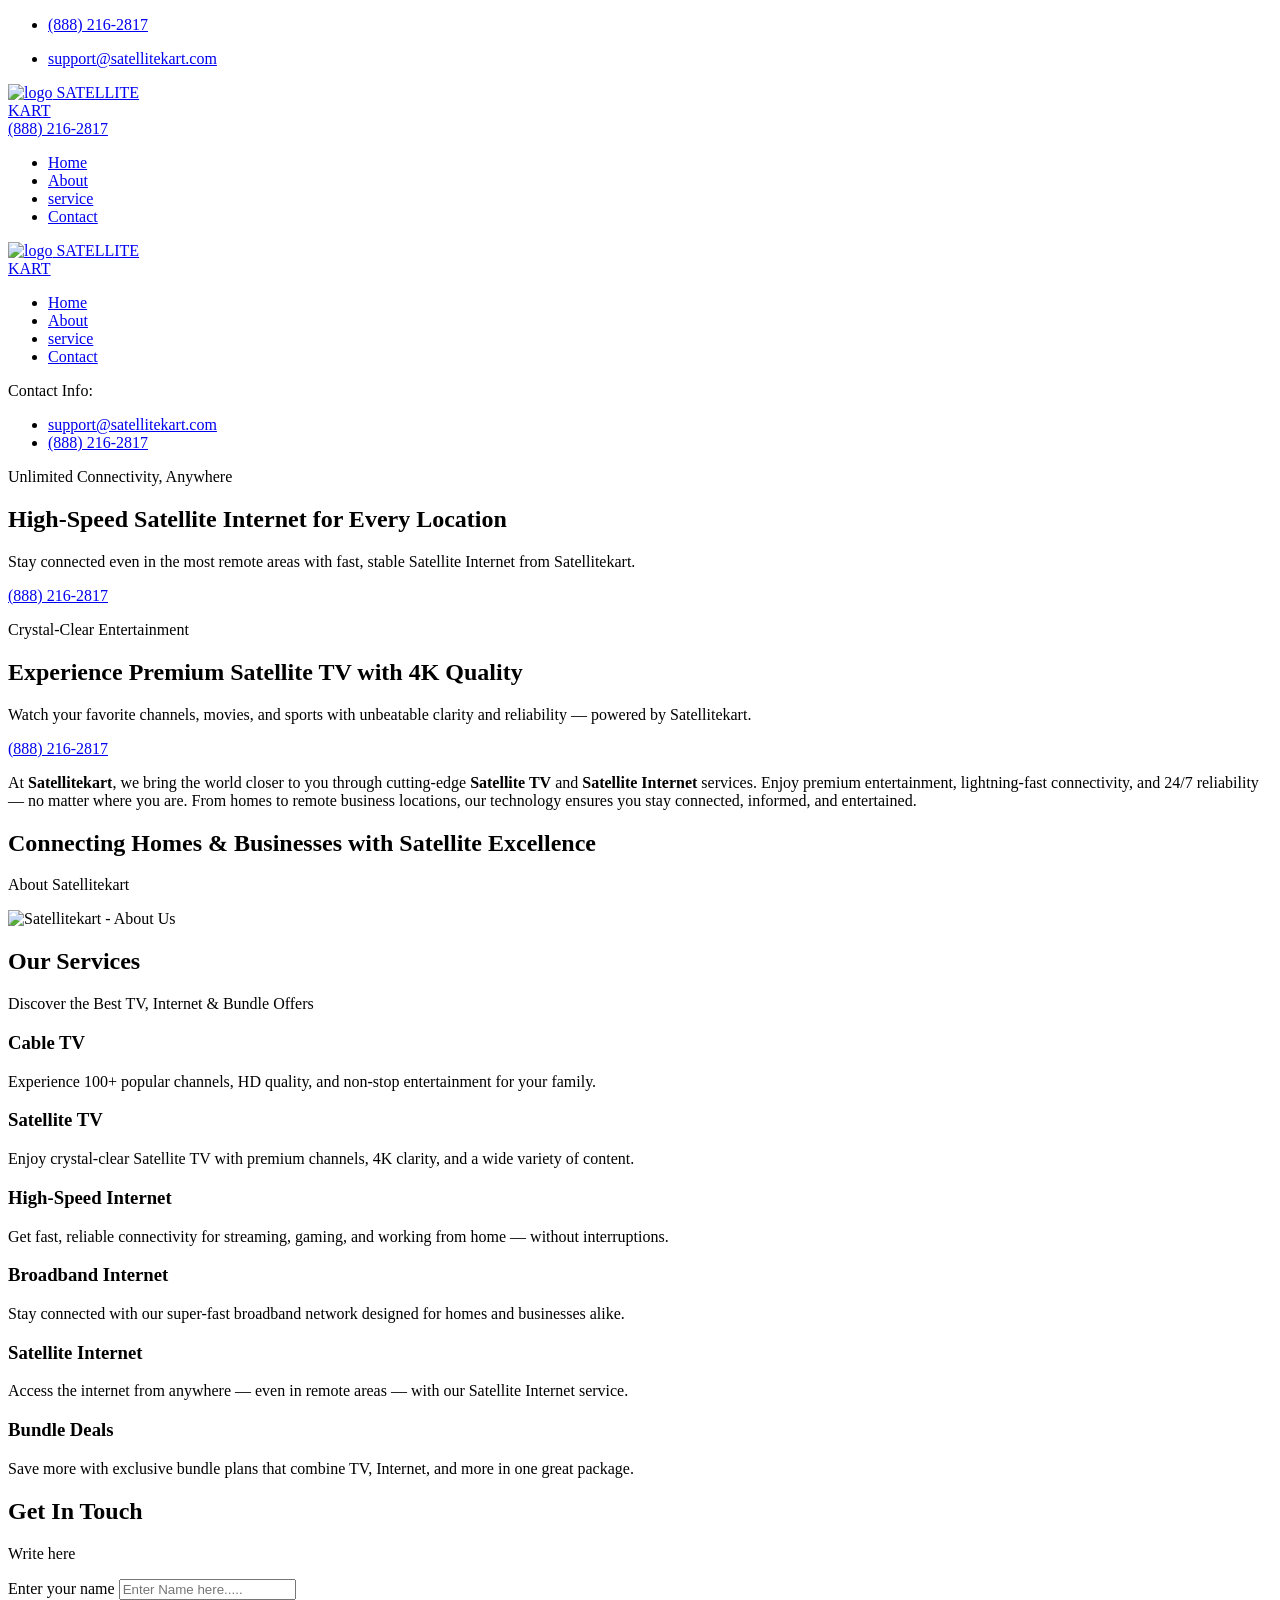
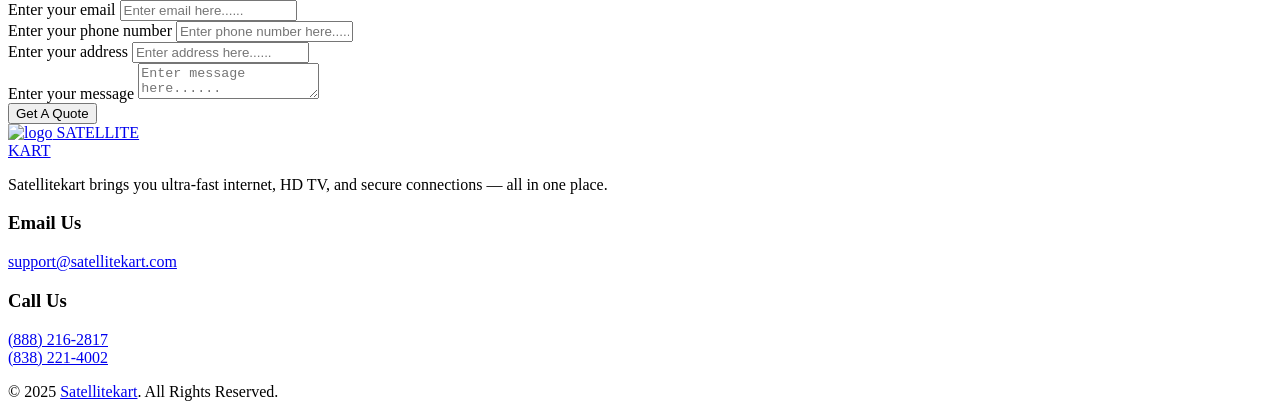
==== index.html @ 15b421ec "Add files via upload" ====
<!DOCTYPE html>
<html lang="en">

<head>
    <meta charset="UTF-8">
    <title>Satellitekart - Best TV, Internet & Phone Bundle</title>
    <meta name="description" content="Enjoy ultra-fast internet, HD TV, and reliable home phone service with Satellitekart. Get the best TV, Internet & Phone Bundle with free installation and 24/7 support across the UK.">

    <meta name="keywords" content="Cable TV,Satellite TV,High-Speed Internet,Broadband Internet,Satellite Internet,Bundle Deals">
    <meta name="author" content="themexriver">
    <!-- Mobile Specific Meta -->
    <meta name="viewport" content="width=device-width, initial-scale=1">

    <link rel="stylesheet" href="assets/css/owl.carousel.css">
    <link rel="stylesheet" href="assets/css/fontawesome-all.css">
    <link rel="stylesheet" href="assets/css/animate.css">
    <link rel="stylesheet" href="assets/css/flaticon.css">
     <link rel="stylesheet" href="assets/css/flaticon_broadx.css">
    <link rel="stylesheet" href="assets/css/bootstrap.min.css">
    <link rel="stylesheet" href="assets/css/video.min.css">
    <link rel="stylesheet" href="assets/css/style.css">
    
    <!-- Google tag (gtag.js) --> <script async src="https://www.googletagmanager.com/gtag/js?id=G-F9Z5HD15QP"></script> <script>   window.dataLayer = window.dataLayer || [];   function gtag(){dataLayer.push(arguments);}   gtag('js', new Date());   gtag('config', 'G-F9Z5HD15QP'); </script>
    
    <!-- Google tag (gtag.js) --> <script async src="https://www.googletagmanager.com/gtag/js?id=G-F9Z5HD15QP"></script> <script>   window.dataLayer = window.dataLayer || [];   function gtag(){dataLayer.push(arguments);}   gtag('js', new Date());   gtag('config', 'G-F9Z5HD15QP'); </script>
</head>

<body class="home-4">
    <!--<div id="preloader"></div>-->
    <div class="up">
        <a href="index.html#" class="scrollup text-center"><i class="fas fa-chevron-up"></i></a>
    </div>
    <!-- Start of header section
	============================================= -->
    <header id="header-id" class="main-header third_header">
        <div class="header-top clearfix">
            <div class="header_contact clearfix ul-li">
                <ul>
                      <li><i class="fas fa-phone"></i> <span><a href="tel:(888) 216-2817">(888) 216-2817</a></span></li>
                     
                </ul>
            </div>
            <div class="header-top_right float-right">
                <div class="header_contact clearfix ul-li">
                <ul>
                     
                  
                    <li><i class="far fa-envelope"></i> <span> <a href="mailto: support@satellitekart.com"> support@satellitekart.com</a></span></li>
                </ul>
            </div>
            </div>
        </div>
        <div class="main-menu-header clearfix relative-position">
           <div class="brand-logo float-left">
  <a href="index.html#">
    <img src="assets/img/logo/logo-3.png" alt="logo">
    SATELLITE <br>KART
  </a>
</div>

            <div class="q-btn_1 float-right text-center">
                <a class="block-display " href="tel:(888) 216-2817"> <i class="fas fa-phone"></i> (888) 216-2817</a>
            </div>
            <nav class="main-navigation float-right nav-menu-1 clearfix ul-li">
                <ul id="main-nav" class="nav navbar-nav clearfix">
                    <li>
                        <a href="index.html#">Home</a>
                    </li>
                    <li><a href="index.html#about">About</a></li>
                   
                    <li>
                        <a href="index.html#service">service</a>
                    </li>
                    <li>
                        <a href="index.html#contact">Contact</a>
                    </li>
                </ul>
            </nav>
        </div>
        <div class="mobile_menu">
            <div class="mobile_menu_wrap">
                <i class="open_bar menu_trigger  fas fa-list-ul"></i>
                <div class="wide_sidebar">
                    <div class="side_bar_overlay open_bar"></div>
                    <div class="wide_sidebar_content pera-content headline">
                        <div class="w-brand-logo">
                            <a href="https://www.satellitekart.com/!#"><img src="assets/img/logo/logo-3.png" alt="logo"> SATELLITE <br> KART</a> 
                        </div>
                        
                        <div class="pages-list">
                            <ul class="list-unstyled components">
                               <li>
                                    <a href="index.html#">Home</a>
                                </li>
                                <li><a href="index.html#about">About</a></li>
                            
                                <li>
                                    <a href="index.html#service">service</a>
                                </li>
                                <li>
                                    <a href="index.html#contact">Contact</a>
                                </li>
                            </ul>
                        </div>
                        <p class="page_headline">Contact Info:</p>
                        <div class="mobile_menu_contact ul-li-block">
                            <ul>
                                <li><i class="far fa-envelope"></i> <span> <a href="mailto: support@satellitekart.com"> support@satellitekart.com</a></span></li>
                                <li><i class="fas fa-phone"></i> <span><a href="tel:(888) 216-2817">(888) 216-2817</a></span></li>
                            </ul>
                        </div>
                        
                        
                    </div>
                </div>
            </div>
        </div>
    </header>
    <!-- ENd of header section
	============================================= -->

   <!-- Start of slider section
	============================================= -->
<!-- Start of slider section
============================================= -->
<section id="slider" class="slider-section">
    <div id="slide_wrapper" class="slide-area-content">

       

        <!-- Slide 2: Satellite Internet -->
        <div class="slider-layer">
            <div class="slider-img" data-background="assets/img/slider/s3.jpg"></div>
            <div class="container">
                <div class="slider-text">
                    <div class="slider_text-box slider_wrap1 text-center headline pera-content">
                        <div class="content-area">
                            <p>Unlimited Connectivity, Anywhere</p>
                            <h1>High-Speed <span>Satellite Internet</span> for Every Location</h1>
                            <p>Stay connected even in the most remote areas with fast, stable Satellite Internet from Satellitekart.</p>
                            <div class="q-btn_1 d-inline-block text-center mt-5">
                                <a class="block-display " href="tel:(888) 216-2817"> <i class="fas fa-phone"></i> (888) 216-2817</a>
                            </div>
                        </div>
                    </div>
                </div>
            </div>
        </div>

         <!-- Slide 1: Satellite TV -->
        <div class="slider-layer">
            <div class="slider-img" data-background="assets/img/slider/s3.jpg"></div>
            <div class="container">
                <div class="slider-text">
                    <div class="slider_text-box slider_wrap1 text-center headline pera-content">
                        <div class="content-area">
                            <p>Crystal-Clear Entertainment</p>
                            <h1>Experience Premium <span>Satellite TV</span> with 4K Quality</h1>
                            <p>Watch your favorite channels, movies, and sports with unbeatable clarity and reliability — powered by Satellitekart.</p>
                            <div class="q-btn_1 d-inline-block text-center mt-5">
                                <a class="block-display " href="tel:(888) 216-2817"> <i class="fas fa-phone"></i> (888) 216-2817</a>
                            </div>
                        </div>
                    </div>
                </div>
            </div>
        </div>

    </div>
</section>
<!-- End of slider section
============================================= -->

<!-- End of slider section
	============================================= -->

   <!-- Start of About Us section
============================================= -->
<section id="about" class="about_section4">
    <div class="container">
        <div class="about_content4">
            <div class="row align-items-center">
                <div class="col-md-6">
                    <div class="about-text">
                        <p>
                            At <strong>Satellitekart</strong>, we bring the world closer to you through cutting-edge <strong>Satellite TV</strong> and <strong>Satellite Internet</strong> services. 
                            Enjoy premium entertainment, lightning-fast connectivity, and 24/7 reliability — no matter where you are.
                            From homes to remote business locations, our technology ensures you stay connected, informed, and entertained.
                        </p>
                    </div>
                </div>
                <div class="col-md-6">
                    <div class="section-title-area section-left-title">
                        <div class="section-title headline relative-position">
                            <div class="title-head pera-content">
                                <h2>Connecting Homes & Businesses with Satellite Excellence</h2>
                                <p>About Satellitekart</p>
                            </div>
                        </div>
                    </div>
                </div>
            </div>
        </div>

        <div class="statistics_video">
            <div class="videoimg relative-position">
                <img src="assets/img/feature/vch.jpg" alt="Satellitekart - About Us">
            </div>
        </div>
    </div>
</section>
<!-- End of About Us section
============================================= -->


 <!-- Start of Service section
============================================= -->
<section id="service" class="service-section">
	<div class="section-title-area">
		<div class="section-title headline relative-position text-center">
			<div class="title-head pera-content">
				<h2>Our Services</h2>
				<p>Discover the Best TV, Internet & Bundle Offers</p>
			</div>
		</div>
	</div>
	<!-- /section-title -->
	<div class="container">
		<div class="row">
			<!-- Cable TV -->
			<div class="col-md-4 colmd4">
				<div class="service-icon-text relative-position text-center">
					<div class="service-icon">
						<span><i class="flaticon-tv"></i></span>
					</div>
					<div class="service-text headline pera-content">
						<h3>Cable TV</h3>
						<p>Experience 100+ popular channels, HD quality, and non-stop entertainment for your family.</p>
						
					</div>
				</div>
			</div>

			<!-- Satellite TV -->
			<div class="col-md-4 colmd4">
				<div class="service-icon-text relative-position text-center">
					<div class="service-icon">
						<span><i class="flaticon-satelite"></i></span>
					</div>
					<div class="service-text headline pera-content">
						<h3>Satellite TV</h3>
						<p>Enjoy crystal-clear Satellite TV with premium channels, 4K clarity, and a wide variety of content.</p>
						
					</div>
				</div>
			</div>

			<!-- High-Speed Internet -->
			<div class="col-md-4 colmd4">
				<div class="service-icon-text relative-position text-center">
					<div class="service-icon">
						<span><i class="flaticon-internet"></i></span>
					</div>
					<div class="service-text headline pera-content">
						<h3>High-Speed Internet</h3>
						<p>Get fast, reliable connectivity for streaming, gaming, and working from home — without interruptions.</p>
						
					</div>
				</div>
			</div>

			<!-- Broadband Internet -->
			<div class="col-md-4 colmd4">
				<div class="service-icon-text relative-position text-center">
					<div class="service-icon">
						<span><i class="flaticon-wifi"></i></span>
					</div>
					<div class="service-text headline pera-content">
						<h3>Broadband Internet</h3>
						<p>Stay connected with our super-fast broadband network designed for homes and businesses alike.</p>
						
					</div>
				</div>
			</div>

			<!-- Satellite Internet -->
			<div class="col-md-4 colmd4">
				<div class="service-icon-text relative-position text-center">
					<div class="service-icon">
						<span><i class="flaticon-satelite-1"></i></span>
					</div>
					<div class="service-text headline pera-content">
						<h3>Satellite Internet</h3>
						<p>Access the internet from anywhere — even in remote areas — with our Satellite Internet service.</p>
						
					</div>
				</div>
			</div>

			<!-- Bundle Deals -->
			<div class="col-md-4 colmd4">
				<div class="service-icon-text relative-position text-center">
					<div class="service-icon">
						<span><i class="flaticon-wifi-router"></i></span>
					</div>
					<div class="service-text headline pera-content">
						<h3>Bundle Deals</h3>
						<p>Save more with exclusive bundle plans that combine TV, Internet, and more in one great package.</p>
						
					</div>
				</div>
			</div>

		</div>
	</div>
</section>
            <!-- End of Service section
            ============================================= -->
            <div class="contact_page_form p-60">
				<div class="get-quote-section">
					<div class="container">
						<div class="section-title-area">
							<div class="section-title headline relative-position text-center">
							 
								<div class="title-head pera-content">
									<h2>Get In Touch</h2>
									<p>Write here</p>
								</div>
							</div>
						</div>
						<!-- /section title -->
						<div class="quote_content">
							<div class="quote_form">
								<form id="contact_form" method="POST">
                                    <div class="row">
                                        <div class="col-md-6">
                                            <div class="contact-info">
                                                <label>Enter your name</label>
                                                <input class="email" name="name" type="text" placeholder="Enter Name here.....">
                                                <div class="icon-bg"><i class="far fa-user"></i></div>
                                            </div>
                                        </div>
                                
                                        <div class="col-md-6">
                                            <div class="contact-info">
                                                <label>Enter your email</label>
                                                <input class="name" name="email" type="email" placeholder="Enter email here......">
                                                <div class="icon-bg"><i class="far fa-envelope"></i></div>
                                            </div>
                                        </div>
                                
                                        <div class="col-md-6">
                                            <div class="contact-info">
                                                <label>Enter your phone number</label>
                                                <input class="phone" name="phone" type="text" placeholder="Enter phone number here......">
                                                <div class="icon-bg"><i class="fas fa-phone"></i></div>
                                            </div>
                                        </div>
                                
                                        <div class="col-md-6">
                                            <div class="contact-info">
                                                <label>Enter your address</label>
                                                <input class="address" name="address" type="text" placeholder="Enter address here......">
                                                <div class="icon-bg"><i class="fas fa-map-marker-alt"></i></div>
                                            </div>
                                        </div>
                                    </div>
                                
                                    <div class="contact-info">
                                        <label>Enter your message</label>
                                        <textarea id="message" name="message" placeholder="Enter message here......"></textarea>
                                        <div class="icon-bg"><i class="far fa-edit"></i></div>
                                    </div>
                                
                                    <div id="alert-msg"></div>
                                
                                    <div class="sub-button text-center text-capitalize">
                                        <button class="hover-btn" type="submit">Get A Quote</button>
                                    </div>
                                </form>

							</div>
						</div>
						<!-- /qoute form -->

                   </div>
				</div>
			</div>     

  
   	<!-- Start of footer section
		============================================= -->
		<footer id="contact" class="footer-section p-0">
			<div class="container">
				 
				<div class="footer-widget-wrap">
  <div class="row justify-content-center">
    <div class="col-sm-10">
      <div class="row align-items-center justify-content-center">
        
        <div class="col-md-4 col-sm-6">
          <div class="site-widget headline pera-content">
            <div class="newslatter-logo mb-3">
              <a href="index.html#"><img src="assets/img/logo/logo-3.png" width="180" alt="logo">    SATELLITE <br> KART</a>
            </div>
            <p>Satellitekart brings you ultra-fast internet, HD TV, and secure connections — all in one place.</p>
          </div>
        </div>

        <div class="col-md-4 col-sm-6">
          <div class="site-widget headline footer-menu-widget pera-content">
            <div class="opening-time">
              <div class="opening-time-icon float-left">
                <span class="flaticon-email"></span>
              </div>
              <h3 class="widget-title">Email Us</h3>
              <div class="time-schedule">
                <span><a href="mailto:support@satellitekart.com">support@satellitekart.com</a></span>
              </div>
            </div>
          </div>
        </div>

        <div class="col-md-4 col-sm-6">
          <div class="site-widget headline footer-menu-widget pera-content">
            <div class="opening-time">
              <div class="opening-time-icon float-left">
                <span class="flaticon-call"></span>
              </div>
              <h3 class="widget-title">Call Us</h3>
              <div class="time-schedule">
                <span><a href="tel:(888) 216-2817">(888) 216-2817</a></span><br>
                <span><a href="tel:(838) 221-4002">(838) 221-4002</a></span>
              </div>
            </div>
          </div>
        </div>

      </div> <!-- inner row -->
    </div> <!-- col-sm-10 -->
  </div> <!-- outer row -->
</div>

			</div>
			<div class="copyright-text text-center">
				 <p class="text-center text-white">© 2025 <a href="index.html#">Satellitekart</a>. All Rights Reserved.</p>
			</div>
		</footer>
	<!-- End of footer section
		============================================= -->
    

    <!-- For js Library -->
    <script src="assets/js/jquery.min.js"></script>
    <script src="assets/js/bootstrap.min.js"></script>
    <script src="assets/js/popper.min.js"></script>
    <script src="assets/js/owl.carousel.min.js"></script>
    <script src="assets/js/jarallax.js"></script>
    <script src="assets/js/jquery.magnific-popup.min.js"></script>
    <script src="assets/js/Chart.min.js"></script>
    <script src="assets/js/circle-progress.js"></script>
    <script src="assets/js/appear.js"></script>
    <script src="assets/js/wow.min.js"></script>
    <script src="assets/js/utils.js"></script>
    <script src="assets/js/tilt.jquery.min.js"></script>
    <script src="assets/js/script.js"></script>
    <script src="assets/js/gmap3.min.js"></script>
    <script src="http://maps.google.com/maps/api/js?key=AIzaSyC61_QVqt9LAhwFdlQmsNwi5aUJy9B2SyA"></script>
    
    
    
   
<script>
$('#contact_form').on('submit', function(e) {
    e.preventDefault();

    $.ajax({
        url: 'send_mail.php',
        type: 'POST',
        data: $(this).serialize(),
        dataType: 'json',
        beforeSend: function() {
            $('#alert-msg').html('<div class="alert alert-info">Sending...</div>');
        },
        success: function(response) {
            if (response.status === 'success') {
                $('#alert-msg').html('<div class="alert alert-success">' + response.message + '</div>');
                $('#contact_form')[0].reset();
            } else {
                $('#alert-msg').html('<div class="alert alert-danger">' + response.message + '</div>');
            }
        },
        error: function() {
            $('#alert-msg').html('<div class="alert alert-danger">Something went wrong. Please try again later.</div>');
        }
    });
});
</script>

</body>

</html>
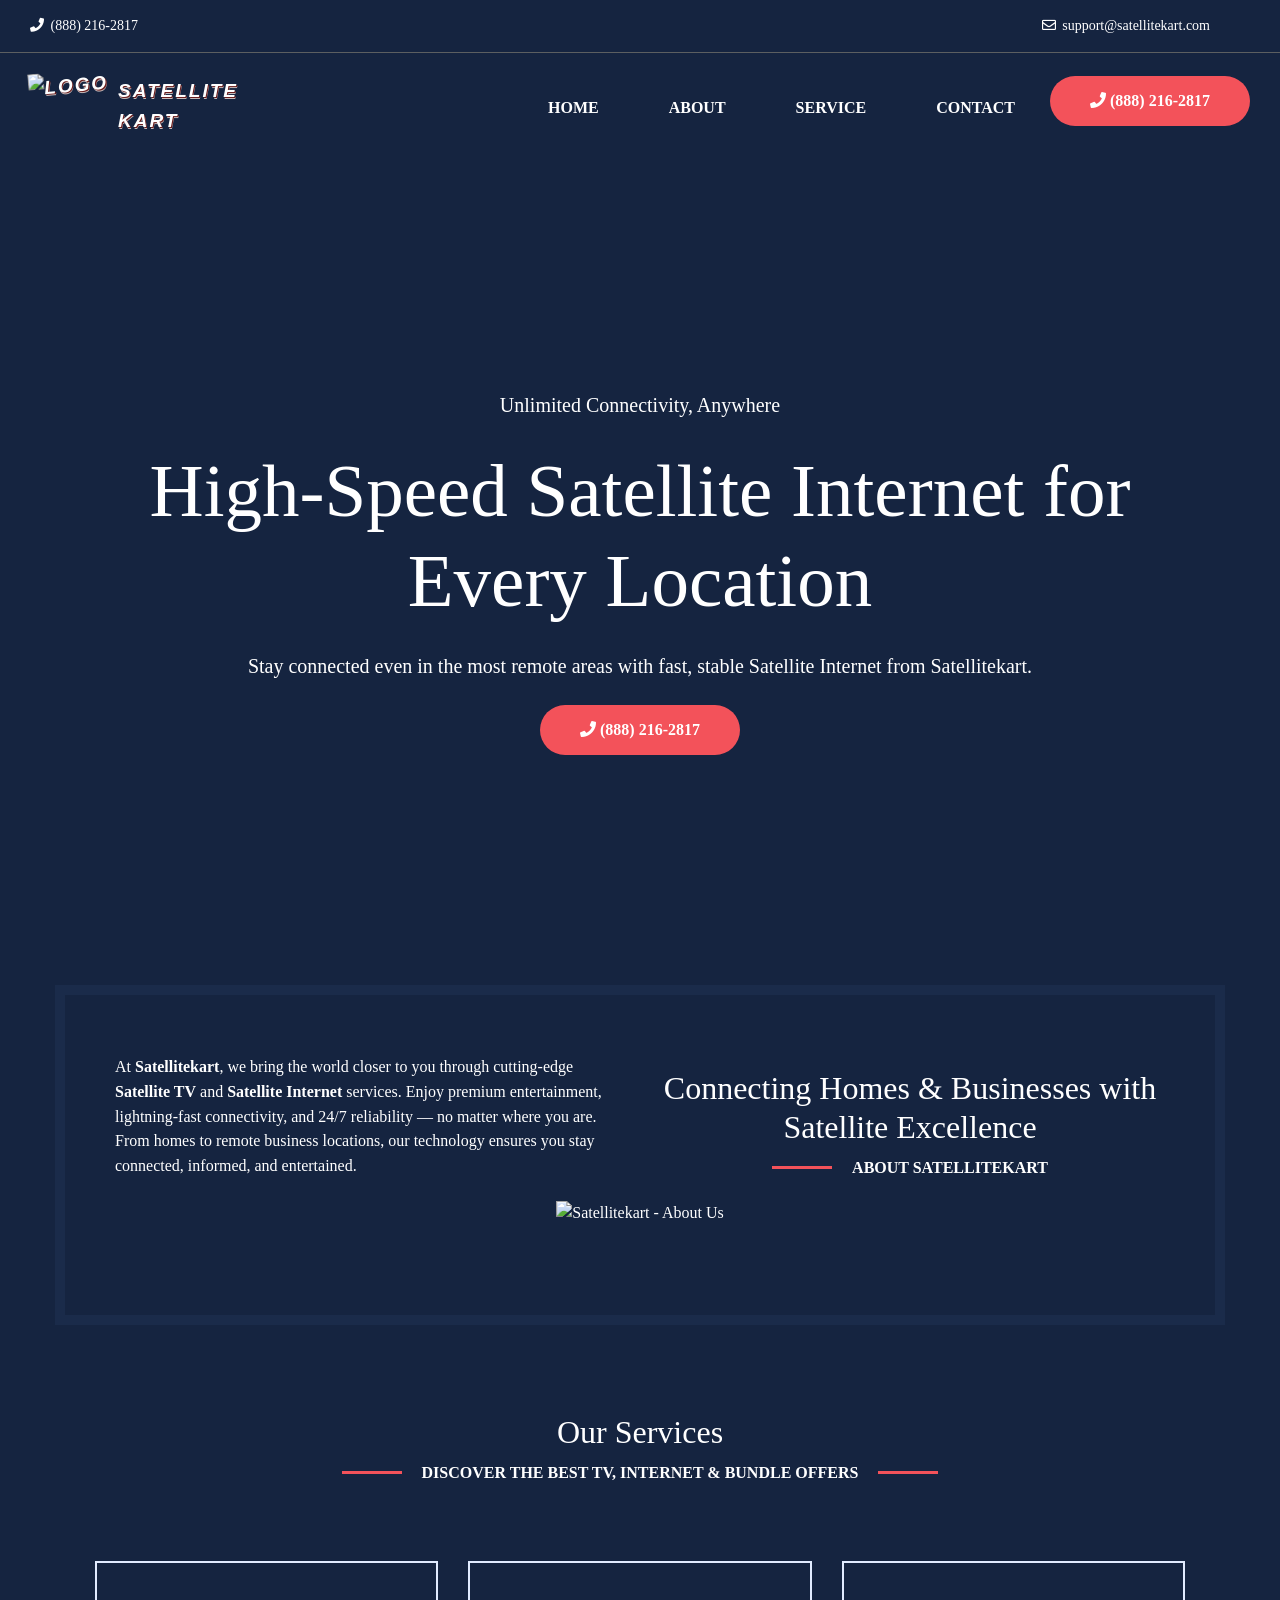
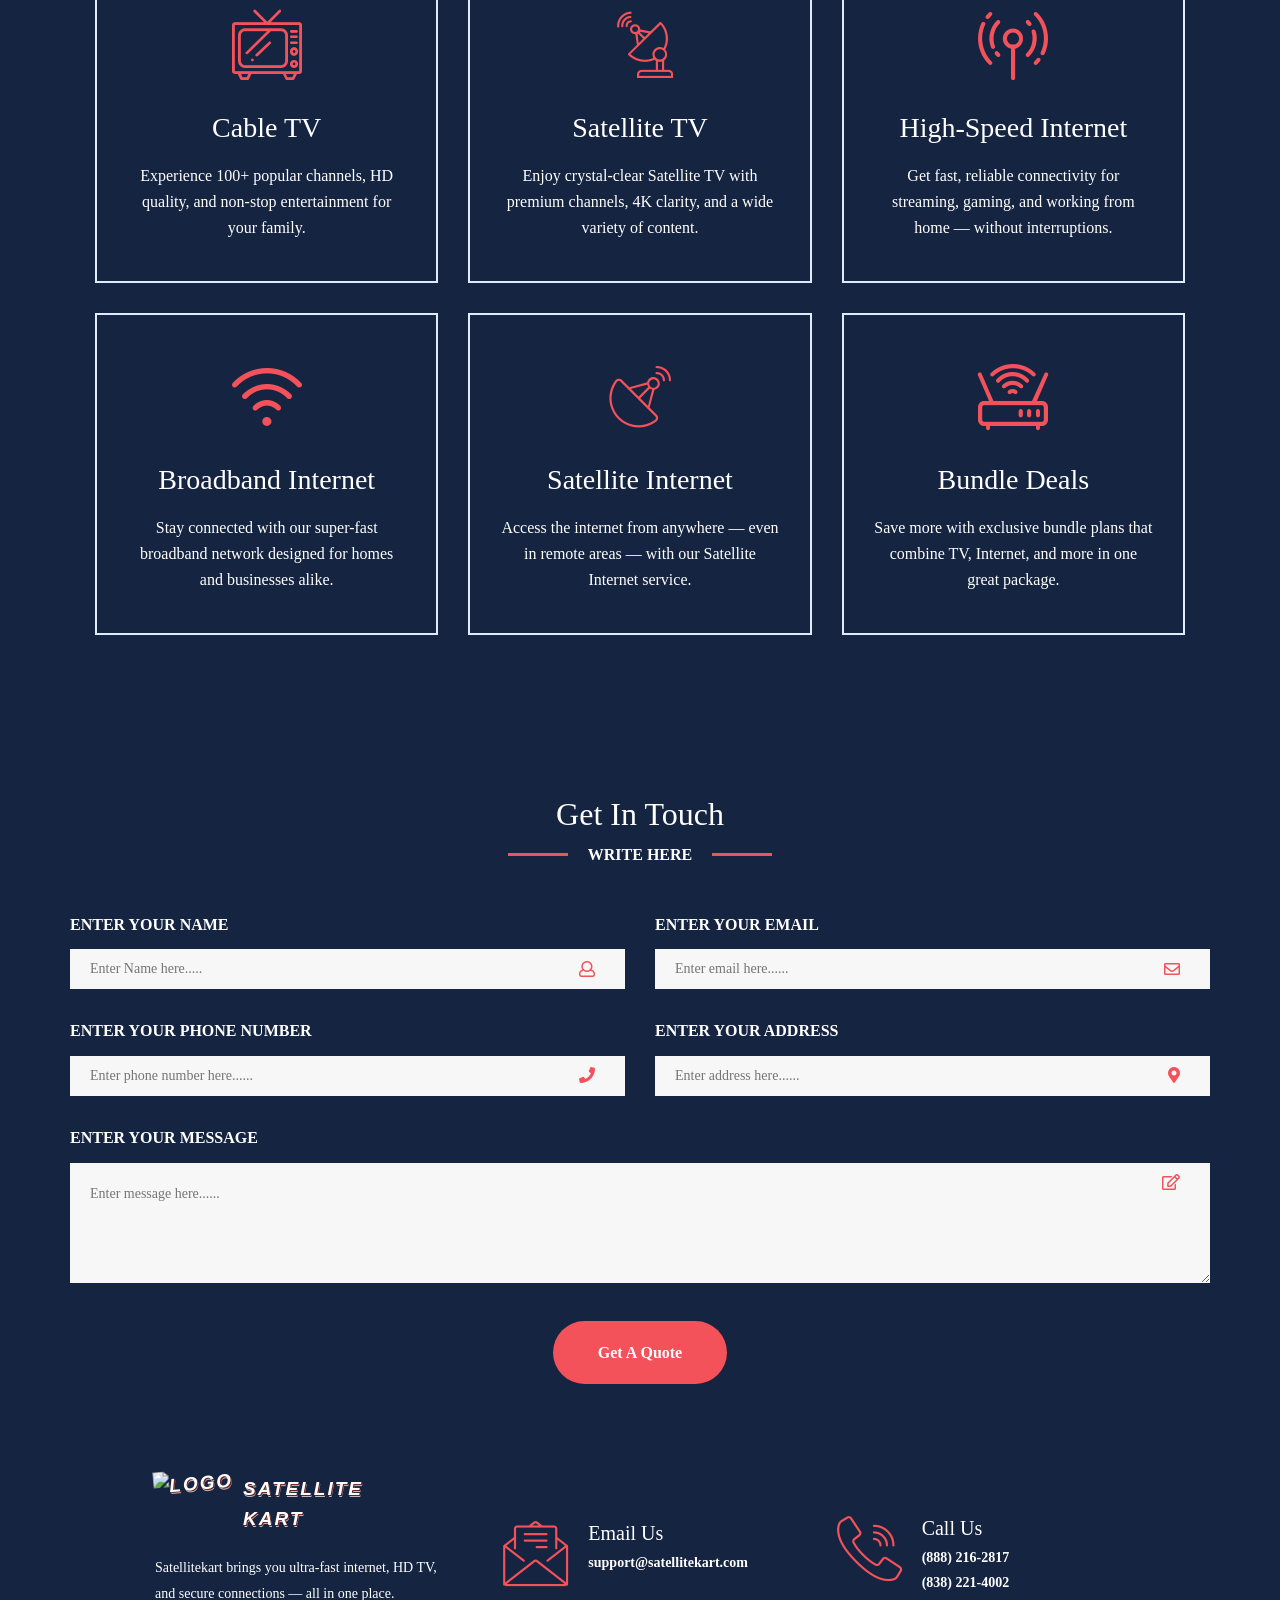
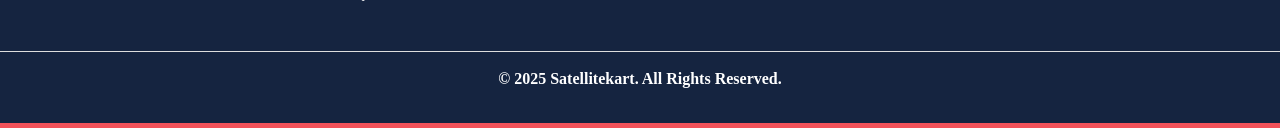
==== commit 14e62d60: "Update index.html" ====
--- a/index.html
+++ b/index.html
@@ -11,14 +11,14 @@
     <!-- Mobile Specific Meta -->
     <meta name="viewport" content="width=device-width, initial-scale=1">
 
-    <link rel="stylesheet" href="assets/css/owl.carousel.css">
-    <link rel="stylesheet" href="assets/css/fontawesome-all.css">
-    <link rel="stylesheet" href="assets/css/animate.css">
-    <link rel="stylesheet" href="assets/css/flaticon.css">
-     <link rel="stylesheet" href="assets/css/flaticon_broadx.css">
-    <link rel="stylesheet" href="assets/css/bootstrap.min.css">
-    <link rel="stylesheet" href="assets/css/video.min.css">
-    <link rel="stylesheet" href="assets/css/style.css">
+    <link rel="stylesheet" href="www.satellitekart.com/assets/css/owl.carousel.css">
+    <link rel="stylesheet" href="www.satellitekart.com/assets/css/fontawesome-all.css">
+    <link rel="stylesheet" href="www.satellitekart.com/assets/css/animate.css">
+    <link rel="stylesheet" href="www.satellitekart.com/assets/css/flaticon.css">
+     <link rel="stylesheet" href="www.satellitekart.com/assets/css/flaticon_broadx.css">
+    <link rel="stylesheet" href="www.satellitekart.com/assets/css/bootstrap.min.css">
+    <link rel="stylesheet" href="www.satellitekart.com/assets/css/video.min.css">
+    <link rel="stylesheet" href="www.satellitekart.com/assets/css/style.css">
     
     <!-- Google tag (gtag.js) --> <script async src="https://www.googletagmanager.com/gtag/js?id=G-F9Z5HD15QP"></script> <script>   window.dataLayer = window.dataLayer || [];   function gtag(){dataLayer.push(arguments);}   gtag('js', new Date());   gtag('config', 'G-F9Z5HD15QP'); </script>
     
@@ -84,7 +84,7 @@
                     <div class="side_bar_overlay open_bar"></div>
                     <div class="wide_sidebar_content pera-content headline">
                         <div class="w-brand-logo">
-                            <a href="https://www.satellitekart.com/!#"><img src="assets/img/logo/logo-3.png" alt="logo"> SATELLITE <br> KART</a> 
+                            <a href="https://www.satellitekart.com/!#"><img src="www.satellitekart.com/assets/img/logo/logo-3.png" alt="logo"> SATELLITE <br> KART</a> 
                         </div>
                         
                         <div class="pages-list">
@@ -451,20 +451,20 @@
     
 
     <!-- For js Library -->
-    <script src="assets/js/jquery.min.js"></script>
-    <script src="assets/js/bootstrap.min.js"></script>
-    <script src="assets/js/popper.min.js"></script>
-    <script src="assets/js/owl.carousel.min.js"></script>
-    <script src="assets/js/jarallax.js"></script>
-    <script src="assets/js/jquery.magnific-popup.min.js"></script>
-    <script src="assets/js/Chart.min.js"></script>
-    <script src="assets/js/circle-progress.js"></script>
-    <script src="assets/js/appear.js"></script>
-    <script src="assets/js/wow.min.js"></script>
-    <script src="assets/js/utils.js"></script>
-    <script src="assets/js/tilt.jquery.min.js"></script>
-    <script src="assets/js/script.js"></script>
-    <script src="assets/js/gmap3.min.js"></script>
+    <script src="www.satellitekart.com/assets/js/jquery.min.js"></script>
+    <script src="www.satellitekart.com/assets/js/bootstrap.min.js"></script>
+    <script src="www.satellitekart.com/assets/js/popper.min.js"></script>
+    <script src="www.satellitekart.com/assets/js/owl.carousel.min.js"></script>
+    <script src="www.satellitekart.com/assets/js/jarallax.js"></script>
+    <script src="www.satellitekart.com/assets/js/jquery.magnific-popup.min.js"></script>
+    <script src="www.satellitekart.com/assets/js/Chart.min.js"></script>
+    <script src="www.satellitekart.com/assets/js/circle-progress.js"></script>
+    <script src="www.satellitekart.com/assets/js/appear.js"></script>
+    <script src="www.satellitekart.com/assets/js/wow.min.js"></script>
+    <script src="www.satellitekart.com/assets/js/utils.js"></script>
+    <script src="www.satellitekart.com/assets/js/tilt.jquery.min.js"></script>
+    <script src="www.satellitekart.com/assets/js/script.js"></script>
+    <script src="www.satellitekart.com/assets/js/gmap3.min.js"></script>
     <script src="http://maps.google.com/maps/api/js?key=AIzaSyC61_QVqt9LAhwFdlQmsNwi5aUJy9B2SyA"></script>
     
     
@@ -499,4 +499,4 @@
 
 </body>
 
-</html>+</html>
--- a/www.satellitekart.com/assets/css/video.min.css
+++ b/www.satellitekart.com/assets/css/video.min.css
@@ -0,0 +1,1248 @@
+code,
+pre {
+    tab-size: 4
+}
+
+.mfp-preloader {
+    font-size: 13px
+}
+
+.get-code-window {
+    position: relative;
+    background: #FFF;
+    padding: 2em 3em;
+    width: auto;
+    margin: 20px auto;
+    max-width: 600px
+}
+
+#magnific_popup_documentation {
+    font-size: 3em;
+    margin-bottom: 1em;
+    font-weight: 700;
+    text-align: center
+}
+
+.grid-c {
+    clear: both
+}
+
+.grid-c p {
+    margin-bottom: .5em
+}
+
+.grid-c {
+    overflow: hidden;
+    margin: 0 -1em
+}
+
+.gc3 {
+    -moz-box-sizing: border-box;
+    -webkit-box-sizing: border-box;
+    box-sizing: border-box;
+    width: 50%;
+    float: left;
+    padding: 1em;
+    overflow: hidden
+}
+
+.grid-c .gc3:nth-of-type(2n+1) {
+    clear: left
+}
+
+#broken-glass {
+    height: 100%;
+    -webkit-tap-highlight-color: transparent;
+    position: absolute;
+    left: 0;
+    top: 0;
+    width: 100%
+}
+
+#header-links {
+    font-size: 16px
+}
+
+#markdown-toc {
+    position: fixed;
+    left: 0;
+    top: 50px;
+    padding: 20px;
+    background: rgba(255, 255, 255, .71);
+    -webkit-backface-visibility: hidden;
+    list-style: none
+}
+
+#markdown-toc a[href="#magnific-popup-docs"] {
+    display: none
+}
+
+#markdown-toc:before {
+    content: 'Table of contents';
+    font-weight: 700;
+    display: block;
+    margin-bottom: 10px
+}
+
+@media all and (max-width:75em) {
+    #markdown-toc {
+        position: static;
+        padding: 0;
+        background: 0 0
+    }
+}
+
+#markdown-toc code,
+pre {
+    font-family: Consolas, "Liberation Mono", Courier, monospace
+}
+
+code {
+    background: #F8F8F8;
+    padding: .1em .4em;
+    color: #c82829;
+    font-size: 13px
+}
+
+pre {
+    background: 0 0;
+    line-height: 18px;
+    overflow: auto;
+    padding: 20px 25px;
+    border-radius: 2px
+}
+
+pre code {
+    border: 0;
+    padding: 0;
+    background: 0 0;
+    color: #000;
+    font-size: 13px
+}
+
+.highlight {
+    position: relative;
+    margin-bottom: .5em;
+    margin-left: -1.5em;
+    width: 100%;
+    padding: 0 1.5em;
+    background-color: #F5FAFC
+}
+
+pre code:before {
+    display: block;
+    position: absolute;
+    right: 3px;
+    top: 6px;
+    padding: 3px 7px 0;
+    color: #889499;
+    font-size: 12px;
+    line-height: 13px
+}
+
+code.html:before {
+    content: 'HTML'
+}
+
+code.javascript:before {
+    content: 'JS'
+}
+
+code.css:before {
+    content: 'CSS'
+}
+
+#mc_embed_signup {
+    max-width: 350px;
+    padding: 32px;
+    background: #EEE
+}
+
+#mc_embed_signup input[type=email] {
+    border: 1px solid #CCC;
+    border-top: 1px solid #999;
+    padding: 5px;
+    font-size: 18px;
+    width: 200px;
+    margin-right: 10px;
+    height: 25px;
+    transition: all .3s ease;
+    -moz-transition: all .3s ease;
+    -webkit-transition: all .3s ease;
+    border-radius: 2px;
+    -moz-border-radius: 2px;
+    -webkit-border-radius: 2px
+}
+
+#mc_embed_signup input[type=email]:focus {
+    background-color: #FFF;
+    border: 1px solid #3169B3;
+    box-shadow: #3169B3 0 0 5px;
+    -moz-box-shadow: #3169B3 0 0 5px;
+    -webkit-box-shadow: #3169B3 0 0 5px;
+    outline: 0
+}
+
+#mc_embed_signup input[type=submit] {
+    border: 1px solid #3169B3;
+    font-size: 13px;
+    font-weight: 700;
+    color: #FFF;
+    height: auto;
+    padding: 8px 13px;
+    cursor: pointer;
+    background-color: #3169B3;
+    display: inline-block;
+    width: auto;
+    -webkit-appearance: none;
+    border-radius: 2px;
+    -moz-border-radius: 2px;
+    -webkit-border-radius: 2px;
+    vertical-align: top
+}
+
+.embed-form {
+    position: relative
+}
+
+#mc_embed_signup #main-wrapper {
+    background: 0 0;
+    max-width: 800px;
+    width: 100%;
+    margin: 2em auto 4em;
+    padding: 0 3em 3em;
+    -moz-box-sizing: border-box;
+    -webkit-box-sizing: border-box;
+    box-sizing: border-box;
+    position: relative
+}
+
+.white-popup-block {
+    background: #FFF;
+    padding: 20px 30px;
+    text-align: left;
+    max-width: 650px;
+    margin: 40px auto;
+    position: relative
+}
+
+#examples:after {
+    content: 'to view source click on the title of example';
+    opacity: .4;
+    font-weight: 400;
+    font-size: 14px;
+    margin-top: 13px;
+    float: right
+}
+
+.example {
+    margin-bottom: 20px;
+    position: relative
+}
+
+.square-tmb {
+    margin: 0 10px 0 0;
+    cursor: pointer
+}
+
+.zoom-cursor {
+    cursor: -webkit-zoom-in;
+    cursor: -moz-zoom-in;
+    cursor: zoom-in
+}
+
+.example a,
+a.popup-link {
+    text-decoration: none;
+    border-bottom: 1px dotted
+}
+
+.example a:hover,
+a.popup-link:hover {
+    text-decoration: none
+}
+
+#image-gallery a,
+#single-image {
+    border-bottom: none
+}
+
+.not-ready-yet-notice {
+    padding: 20px;
+    background: #EEE
+}
+
+#footer {
+    border-top: 1px solid #DDD;
+    padding-top: 3em;
+    margin: 5em 0 0;
+    width: 100%;
+    text-align: center;
+    opacity: .9
+}
+
+#conditional-lightbox-notice {
+    display: none
+}
+
+#logo-status {
+    opacity: 0;
+    -webkit-transition: opacity .5s;
+    -moz-transition: opacity .5s;
+    transition: opacity .5s;
+    width: 100%;
+    text-align: center
+}
+
+#logo-status.down {
+    opacity: 1
+}
+
+code.def {
+    padding: 0;
+    background: #FFF;
+    border: 0;
+    display: block;
+    margin-bottom: 8px;
+    margin-top: -10px;
+    color: #A3A3A3
+}
+
+@media all and (max-width:50em) {
+    #logo
+}
+
+@media all and (max-width:30em) {
+    #examples:after {
+        display: none
+    }
+    .gc3 {
+        width: 100%
+    }
+    .grid-c .gc3:nth-of-type(2n+1) {
+        clear: none
+    }
+    #main-wrapper {
+        padding: 1em;
+        margin-top: 0
+    }
+    .highlight {
+        padding: .2em 1em;
+        margin: 1em -1em
+    }
+}
+
+@media all and (max-width:700px) {
+    .zoom-cursor {
+        cursor: pointer
+    }
+    #conditional-lightbox-notice {
+        display: block;
+        padding: 10px;
+        background: #FFEAEA
+    }
+}
+
+#logo-overlay {
+    width: 100%;
+    height: 75px;
+    background: red;
+    position: absolute;
+    left: 0;
+    top: 0;
+    opacity: 0
+}
+
+#mfp-build-tool {
+    background: #FFF;
+    padding: 30px 40px 40px;
+    max-width: 500px;
+    text-align: left;
+    margin: 10px auto;
+    position: relative
+}
+
+#mfp-build-tool #mfp-build-form label {
+    display: block;
+    margin-bottom: 5px;
+    min-height: 18px;
+    padding-left: 18px
+}
+
+#mfp-build-form input[type=checkbox] {
+    margin: 3px 5px 3px -18px;
+    line-height: normal;
+    cursor: pointer;
+    width: auto;
+    float: left
+}
+
+#mfp-build-status {
+    min-height: 40px
+}
+
+#mfp-build-status .error {
+    color: #830C0C
+}
+
+#mfp-build-status .success {
+    color: #014B04
+}
+
+#mfp-build-status .progress {
+    color: #000
+}
+
+#smashing {
+    text-align: center;
+    font-weight: 700
+}
+
+#smashing strong {
+    color: #EF4A35
+}
+
+.smashing-link {
+    margin-left: 29px;
+    position: relative
+}
+
+.smashing-link:before {
+    content: '';
+    display: inline-block;
+    width: 24px;
+    height: 24px;
+    background: url(http://dimsemenov.com/images/sm-logo-24x24.png);
+    position: absolute;
+    top: -4px;
+    left: -28px
+}
+
+#hackernews {
+    margin-left: 24px
+}
+
+#hackernews:before {
+    background: url(http://dimsemenov.com/images/hn-logo-18x18.gif);
+    width: 18px;
+    height: 18px;
+    top: -1px;
+    left: -22px
+}
+
+.share-buttons {
+    text-align: center
+}
+
+.share-buttons .share-buttons {
+    position: relative;
+    margin: 70px 0
+}
+
+#tweet {
+    background: #0096c4
+}
+
+#like {
+    background: #3b5998
+}
+
+#gplus {
+    background: #d34836
+}
+
+#vkcom {
+    background: #6e8fb1
+}
+
+pre .comment,
+pre .diff .header,
+pre .javadoc,
+pre .template_comment {
+    color: #998;
+    font-style: italic
+}
+
+pre .css .rule .keyword,
+pre .javascript .title,
+pre .keyword,
+pre .nginx .title,
+pre .request,
+pre .status,
+pre .subst,
+pre .winutils {
+    color: #333;
+    font-weight: 700
+}
+
+pre .hexcolor,
+pre .number,
+pre .ruby .constant {
+    color: #099
+}
+
+pre .phpdoc,
+pre .string,
+pre .tag .value,
+pre .tex .formula {
+    color: #D01040
+}
+
+pre .id,
+pre .title {
+    color: #900;
+    font-weight: 700
+}
+
+pre .clojure .title,
+pre .javascript .title,
+pre .lisp .title,
+pre .subst {
+    font-weight: 400
+}
+
+pre .class .title,
+pre .haskell .type,
+pre .tex .command,
+pre .vhdl .literal {
+    color: #458;
+    font-weight: 700
+}
+
+pre .django .tag .keyword,
+pre .rules .property,
+pre .tag,
+pre .tag .title {
+    color: navy;
+    font-weight: 400
+}
+
+pre .attribute,
+pre .lisp .body,
+pre .variable {
+    color: teal
+}
+
+pre .regexp {
+    color: #009926
+}
+
+pre .class {
+    color: #458;
+    font-weight: 700
+}
+
+pre .built_in,
+pre .clojure .built_in,
+pre .lisp .title {
+    color: #0086b3
+}
+
+pre .cdata,
+pre .doctype,
+pre .pi,
+pre .preprocessor,
+pre .shebang {
+    color: #999;
+    font-weight: 700
+}
+
+pre .deletion {
+    background: #fdd
+}
+
+pre .addition {
+    background: #dfd
+}
+
+pre .diff .change {
+    background: #0086b3
+}
+
+pre .chunk {
+    color: #aaa
+}
+
+#documentation-intro {
+    background: #2b2b2b;
+    text-align: center;
+    padding: 3em;
+    width: 100%;
+    margin-left: -3em;
+    margin-bottom: 3em
+}
+
+#documentation-intro #id1 {
+    display: none
+}
+
+.hll {
+    background-color: #ffc
+}
+
+.c {
+    color: #998;
+    font-style: italic
+}
+
+.err {
+    color: #a61717;
+    background-color: #e3d2d2
+}
+
+.k,
+.o {
+    color: #000;
+    font-weight: 700
+}
+
+.cm {
+    color: #998;
+    font-style: italic
+}
+
+.cp {
+    color: #999;
+    font-weight: 700;
+    font-style: italic
+}
+
+.c1 {
+    color: #998;
+    font-style: italic
+}
+
+.cs {
+    color: #999;
+    font-weight: 700;
+    font-style: italic
+}
+
+.gd {
+    color: #000;
+    background-color: #fdd
+}
+
+.ge {
+    color: #000;
+    font-style: italic
+}
+
+.gr {
+    color: #a00
+}
+
+.gh {
+    color: #999
+}
+
+.gi {
+    color: #000;
+    background-color: #dfd
+}
+
+.go {
+    color: #888
+}
+
+.gp {
+    color: #555
+}
+
+.gs {
+    font-weight: 700
+}
+
+.gu {
+    color: #aaa
+}
+
+.gt {
+    color: #a00
+}
+
+.kc,
+.kd,
+.kn,
+.kp,
+.kr {
+    color: #000;
+    font-weight: 700
+}
+
+.kt {
+    color: #458;
+    font-weight: 700
+}
+
+.m {
+    color: #099
+}
+
+.s {
+    color: #d01040
+}
+
+.na {
+    color: teal
+}
+
+.nb {
+    color: #0086b3
+}
+
+.nc {
+    color: #458;
+    font-weight: 700
+}
+
+.no {
+    color: teal
+}
+
+.nd {
+    color: #3c5d5d;
+    font-weight: 700
+}
+
+.ni {
+    color: purple
+}
+
+.ne,
+.nf,
+.nl {
+    color: #900;
+    font-weight: 700
+}
+
+.nn {
+    color: #555
+}
+
+.nt {
+    color: navy
+}
+
+.nv {
+    color: teal
+}
+
+.ow {
+    color: #000;
+    font-weight: 700
+}
+
+.w {
+    color: #bbb
+}
+
+.mf,
+.mh,
+.mi,
+.mo {
+    color: #099
+}
+
+.s2,
+.sb,
+.sc,
+.sd,
+.se,
+.sh,
+.si,
+.sx {
+    color: #d01040
+}
+
+.sr {
+    color: #009926
+}
+
+.s1 {
+    color: #d01040
+}
+
+.ss {
+    color: #990073
+}
+
+.bp {
+    color: #999
+}
+
+.vc,
+.vg,
+.vi {
+    color: teal
+}
+
+.il {
+    color: #099
+}
+
+.mfp-bg {
+    top: 0;
+    left: 0;
+    width: 100%;
+    height: 100%;
+    z-index: 1042;
+    overflow: hidden;
+    position: fixed;
+    background: #0b0b0b;
+    opacity: .8;
+    filter: alpha(opacity=80)
+}
+
+.mfp-wrap {
+    top: 0;
+    left: 0;
+    width: 100%;
+    height: 100%;
+    z-index: 1043;
+    position: fixed;
+    outline: 0 !important;
+    -webkit-backface-visibility: hidden
+}
+
+.mfp-container {
+    text-align: center;
+    position: absolute;
+    width: 100%;
+    height: 100%;
+    left: 0;
+    top: 0;
+    padding: 0 8px;
+    -webkit-box-sizing: border-box;
+    -moz-box-sizing: border-box;
+    box-sizing: border-box
+}
+
+.mfp-container:before {
+    content: '';
+    display: inline-block;
+    height: 100%;
+    vertical-align: middle
+}
+
+.mfp-align-top .mfp-container:before {
+    display: none
+}
+
+.mfp-content {
+    position: relative;
+    display: inline-block;
+    vertical-align: middle;
+    margin: 0 auto;
+    text-align: left;
+    z-index: 1045
+}
+
+.mfp-ajax-holder .mfp-content,
+.mfp-inline-holder .mfp-content {
+    width: 100%;
+    cursor: auto
+}
+
+.mfp-ajax-cur {
+    cursor: progress
+}
+
+.mfp-zoom-out-cur,
+.mfp-zoom-out-cur .mfp-image-holder .mfp-close {
+    cursor: -moz-zoom-out;
+    cursor: -webkit-zoom-out;
+    cursor: zoom-out
+}
+
+.mfp-zoom {
+    cursor: pointer;
+    cursor: -webkit-zoom-in;
+    cursor: -moz-zoom-in;
+    cursor: zoom-in
+}
+
+.mfp-auto-cursor .mfp-content {
+    cursor: auto
+}
+
+.mfp-arrow,
+.mfp-close,
+.mfp-counter,
+.mfp-preloader {
+    -webkit-user-select: none;
+    -moz-user-select: none;
+    user-select: none
+}
+
+.mfp-loading.mfp-figure {
+    display: none
+}
+
+.mfp-hide {
+    display: none !important
+}
+
+.mfp-preloader {
+    color: #CCC;
+    position: absolute;
+    top: 50%;
+    width: auto;
+    text-align: center;
+    margin-top: -.8em;
+    left: 8px;
+    right: 8px;
+    z-index: 1044
+}
+
+.mfp-s-error .mfp-content,
+.mfp-s-ready .mfp-preloader {
+    display: none
+}
+
+button.mfp-arrow,
+button.mfp-close {
+    overflow: visible;
+    cursor: pointer;
+    background: 0 0;
+    border: 0;
+    -webkit-appearance: none;
+    display: block;
+    outline: 0;
+    padding: 0;
+    z-index: 1046;
+    -webkit-box-shadow: none;
+    box-shadow: none
+}
+
+button::-moz-focus-inner {
+    padding: 0;
+    border: 0
+}
+
+.mfp-close {
+    width: 44px;
+    height: 44px;
+    line-height: 44px;
+    position: absolute;
+    right: 0;
+    top: 0;
+    text-decoration: none;
+    text-align: center;
+    opacity: .65;
+    filter: alpha(opacity=65);
+    padding: 0 0 18px 10px;
+    color: #FFF;
+    font-style: normal;
+    font-size: 28px;
+    font-family: Arial, Baskerville, monospace
+}
+
+.mfp-close:focus,
+.mfp-close:hover {
+    opacity: 1;
+    filter: alpha(opacity=100)
+}
+
+.mfp-close:active {
+    top: 1px
+}
+
+.mfp-close-btn-in .mfp-close {
+    color: #333
+}
+
+.mfp-iframe-holder .mfp-close,
+.mfp-image-holder .mfp-close {
+    color: #FFF;
+    right: -6px;
+    text-align: right;
+    padding-right: 6px;
+    width: 100%
+}
+
+.mfp-counter {
+    position: absolute;
+    top: 0;
+    right: 0;
+    color: #CCC;
+    font-size: 12px;
+    line-height: 18px;
+    white-space: nowrap
+}
+
+.mfp-arrow {
+    position: absolute;
+    opacity: .65;
+    filter: alpha(opacity=65);
+    margin: -55px 0 0;
+    top: 50%;
+    padding: 0;
+    width: 90px;
+    height: 110px;
+    -webkit-tap-highlight-color: transparent
+}
+
+.mfp-arrow:active {
+    margin-top: -54px
+}
+
+.mfp-arrow:focus,
+.mfp-arrow:hover {
+    opacity: 1;
+    filter: alpha(opacity=100)
+}
+
+.mfp-arrow .mfp-a,
+.mfp-arrow .mfp-b,
+.mfp-arrow:after,
+.mfp-arrow:before {
+    content: '';
+    display: block;
+    width: 0;
+    height: 0;
+    position: absolute;
+    left: 0;
+    top: 0;
+    margin-top: 35px;
+    margin-left: 35px;
+    border: inset transparent
+}
+
+.mfp-arrow .mfp-a,
+.mfp-arrow:after {
+    border-top-width: 13px;
+    border-bottom-width: 13px;
+    top: 8px
+}
+
+.mfp-arrow .mfp-b,
+.mfp-arrow:before {
+    border-top-width: 21px;
+    border-bottom-width: 21px;
+    opacity: .7
+}
+
+.mfp-arrow-left {
+    left: 0
+}
+
+.mfp-arrow-left .mfp-a,
+.mfp-arrow-left:after {
+    border-right: 17px solid #FFF;
+    margin-left: 31px
+}
+
+.mfp-arrow-left .mfp-b,
+.mfp-arrow-left:before {
+    margin-left: 25px;
+    border-right: 27px solid #3F3F3F
+}
+
+.mfp-arrow-right {
+    right: 0
+}
+
+.mfp-arrow-right .mfp-a,
+.mfp-arrow-right:after {
+    border-left: 17px solid #FFF;
+    margin-left: 39px
+}
+
+.mfp-arrow-right .mfp-b,
+.mfp-arrow-right:before {
+    border-left: 27px solid #3F3F3F
+}
+
+.mfp-iframe-holder {
+    padding-top: 40px;
+    padding-bottom: 40px
+}
+
+.mfp-iframe-holder .mfp-content {
+    line-height: 0;
+    width: 100%;
+    max-width: 900px
+}
+
+.mfp-iframe-holder .mfp-close {
+    top: -40px
+}
+
+.mfp-iframe-scaler {
+    width: 100%;
+    height: 0;
+    overflow: hidden;
+    padding-top: 56.25%
+}
+
+.mfp-iframe-scaler iframe {
+    position: absolute;
+    display: block;
+    top: 0;
+    left: 0;
+    width: 100%;
+    height: 100%;
+    box-shadow: 0 0 8px rgba(0, 0, 0, .6);
+    background: #000
+}
+
+img.mfp-img {
+    width: auto;
+    max-width: 100%;
+    height: auto;
+    display: block;
+    line-height: 0;
+    -webkit-box-sizing: border-box;
+    -moz-box-sizing: border-box;
+    box-sizing: border-box;
+    padding: 40px 0;
+    margin: 0 auto
+}
+
+.mfp-figure {
+    line-height: 0
+}
+
+.mfp-figure:after {
+    content: '';
+    position: absolute;
+    left: 0;
+    top: 40px;
+    bottom: 40px;
+    display: block;
+    right: 0;
+    width: auto;
+    height: auto;
+    z-index: -1;
+    box-shadow: 0 0 8px rgba(0, 0, 0, .6);
+    background: #444
+}
+
+.mfp-figure small {
+    color: #BDBDBD;
+    display: block;
+    font-size: 12px;
+    line-height: 14px
+}
+
+.mfp-figure figure {
+    margin: 0
+}
+
+.mfp-bottom-bar {
+    margin-top: -36px;
+    position: absolute;
+    top: 100%;
+    left: 0;
+    width: 100%;
+    cursor: auto
+}
+
+.mfp-title {
+    text-align: left;
+    line-height: 18px;
+    color: #F3F3F3;
+    word-wrap: break-word;
+    padding-right: 36px
+}
+
+.mfp-image-holder .mfp-content {
+    max-width: 100%
+}
+
+.mfp-gallery .mfp-image-holder .mfp-figure {
+    cursor: pointer
+}
+
+@media screen and (max-width:800px) and (orientation:landscape),
+screen and (max-height:300px) {
+    .mfp-img-mobile .mfp-image-holder {
+        padding-left: 0;
+        padding-right: 0
+    }
+    .mfp-img-mobile img.mfp-img {
+        padding: 0
+    }
+    .mfp-img-mobile .mfp-figure:after {
+        top: 0;
+        bottom: 0
+    }
+    .mfp-img-mobile .mfp-figure small {
+        display: inline;
+        margin-left: 5px
+    }
+    .mfp-img-mobile .mfp-bottom-bar {
+        background: rgba(0, 0, 0, .6);
+        bottom: 0;
+        margin: 0;
+        top: auto;
+        padding: 3px 5px;
+        position: fixed;
+        -webkit-box-sizing: border-box;
+        -moz-box-sizing: border-box;
+        box-sizing: border-box
+    }
+    .mfp-img-mobile .mfp-bottom-bar:empty {
+        padding: 0
+    }
+    .mfp-img-mobile .mfp-counter {
+        right: 5px;
+        top: 3px
+    }
+    .mfp-img-mobile .mfp-close {
+        top: 0;
+        right: 0;
+        width: 35px;
+        height: 35px;
+        line-height: 35px;
+        background: rgba(0, 0, 0, .6);
+        position: fixed;
+        text-align: center;
+        padding: 0
+    }
+}
+
+@media all and (max-width:900px) {
+    .mfp-arrow {
+        -webkit-transform: scale(.75);
+        transform: scale(.75)
+    }
+    .mfp-arrow-left {
+        -webkit-transform-origin: 0;
+        transform-origin: 0
+    }
+    .mfp-arrow-right {
+        -webkit-transform-origin: 100%;
+        transform-origin: 100%
+    }
+    .mfp-container {
+        padding-left: 6px;
+        padding-right: 6px
+    }
+}
+
+.mfp-ie7 .mfp-img {
+    padding: 0
+}
+
+.mfp-ie7 .mfp-bottom-bar {
+    width: 600px;
+    left: 50%;
+    margin-left: -300px;
+    margin-top: 5px;
+    padding-bottom: 5px
+}
+
+.mfp-ie7 .mfp-container {
+    padding: 0
+}
+
+.mfp-ie7 .mfp-content {
+    padding-top: 44px
+}
+
+.mfp-ie7 .mfp-close {
+    top: 0;
+    right: 0;
+    padding-top: 0
--- a/www.satellitekart.com/assets/css/style.css
+++ b/www.satellitekart.com/assets/css/style.css
@@ -0,0 +1,8269 @@
+/*----------------------------------------------------
+@File: Default Styles
+@Author:  themexriver
+@URL: https://themexriver.com/
+
+This file contains the styling for the actual theme, this
+is the file you need to edit to change the look of the
+theme.
+---------------------------------------------------- */
+
+/*=====================================================================
+@Template Name: NioBis - Corporate Business HTML Template
+@Author: themexriver
+
+CSS Table of content:-
+
+1. Global Area 
+2. Header Section
+3. Slider Section
+4. Service Section
+5. About Section
+6. Project Section
+7. Feature Section
+8. Team Section
+9. How work Section
+10. Testimonial Section
+11. Get In Toucn Section
+12. Blog Section
+13. Award Section
+14. Planning Section
+15. Client-counter Section
+16. Market-value Section
+17. Get_qoute Section
+18. statistics Section
+19. Breadcrumb Section
+20. Mission Section
+21. Career Section
+22. FAQ Section
+23. Case Section
+24. Footer Section
+25. Responsive Area
+
+=====================================================================*/
+
+/*=========
+Font load
+===========*/
+
+@import url("https://fonts.googleapis.com/css?family=Adamina|Roboto:400,500,700&display=swap");
+/*=========
+Color Code
+===========*/
+
+.primary-color {
+    color: #f3525a;
+}
+
+.secondary-color {
+    color: #3763ec;
+}
+
+.fourth-color {
+    color: #152440;
+}
+
+@-webkit-keyframes fadeInDown {
+    from {
+        opacity: 0;
+        -webkit-transform: translate3d(0, -100%, 0);
+        transform: translate3d(0, -100%, 0);
+    }
+    to {
+        opacity: 1;
+        -webkit-transform: translate3d(0, 0, 0);
+        transform: translate3d(0, 0, 0);
+    }
+}
+
+@keyframes fadeInDown {
+    from {
+        opacity: 0;
+        -webkit-transform: translate3d(0, -100%, 0);
+        transform: translate3d(0, -100%, 0);
+    }
+    to {
+        opacity: 1;
+        -webkit-transform: translate3d(0, 0, 0);
+        transform: translate3d(0, 0, 0);
+    }
+}
+
+/*global area*/
+
+/*----------------------------------------------------*/
+
+body {
+    margin: 0;
+    padding: 0;
+    overflow-x: hidden;
+    font-size: 16px;
+    line-height: 1.55;
+    color: #ffffff;
+    background-color: #152440;
+    font-family: "Roboto";
+    -moz-osx-font-smoothing: antialiased;
+    -webkit-font-smoothing: antialiased;
+}
+
+::-moz-selection {
+    color: #ffffff;
+    background-color: #6e3ebf;
+}
+
+::selection {
+    color: #ffffff;
+    background-color: #6e3ebf;
+}
+
+::-moz-selection {
+    color: #ffffff;
+    background-color: #6e3ebf;
+}
+
+.container {
+    max-width: 1200px;
+}
+
+.ul-li ul {
+    margin: 0;
+    padding: 0;
+}
+
+.ul-li ul li {
+    float: left;
+    list-style: none;
+    display: inline-block;
+}
+
+.ul-li-block ul {
+    margin: 0;
+    padding: 0;
+}
+
+.ul-li-block ul li {
+    display: block;
+    list-style: none;
+}
+
+div#preloader {
+    position: fixed;
+    left: 0;
+    top: 0;
+    z-index: 99999;
+    width: 100%;
+    height: 100%;
+    overflow: visible;
+    background-color: #fff;
+    background: #fff url("../img/peloader.svg") no-repeat center center;
+}
+
+[data-background] {
+    background-size: cover;
+    background-repeat: no-repeat;
+    background-position: center center;
+}
+
+a {
+    color: inherit;
+    text-decoration: none;
+    -webkit-transition: .3s all ease-in-out;
+    transition: .3s all ease-in-out;
+}
+
+a:hover,
+a:focus {
+    text-decoration: none;
+}
+
+img {
+    max-width: 100%;
+    height: auto;
+}
+
+section {
+    overflow: hidden;
+}
+
+button {
+    cursor: pointer;
+}
+
+.form-control:focus,
+button:visited,
+button.active,
+button:hover,
+button:focus,
+input:visited,
+input.active,
+input:hover,
+input:focus,
+textarea:hover,
+textarea:focus,
+a:hover,
+a:focus,
+a:visited,
+a.active,
+select,
+select:hover,
+select:focus,
+select:visited {
+    outline: none;
+    -webkit-box-shadow: none;
+    box-shadow: none;
+    text-decoration: none;
+    color: inherit;
+}
+
+.form-control {
+    -webkit-box-shadow: none;
+    box-shadow: none;
+}
+
+.relative-position {
+    position: relative;
+}
+
+.inline-block {
+    display: inline-block;
+}
+
+.overflow-hidden {
+    overflow: hidden;
+}
+
+.pera-content p {
+    margin-bottom: 0;
+}
+
+.headline h1,
+.headline h2,
+.headline h3,
+.headline h4,
+.headline h5,
+.headline h6 {
+    margin: 0;
+    font-family: "Adamina";
+}
+
+.block-display {
+    width: 100%;
+    display: block;
+}
+
+.primary-bg {
+    background-color: #f3525a;
+}
+
+.section-title-area {
+    padding-bottom: 130px;
+}
+
+.section-title .title-bg {
+    font-size: 200px;
+    font-weight: 700;
+    line-height: .8;
+    letter-spacing: 35px;
+    font-family: "Roboto";
+}
+
+.section-title .title-bg:after {
+    position: absolute;
+    content: '';
+    top: 0;
+    left: 0;
+    background-image: -webkit-gradient(linear, left bottom, left top, from(rgba(255, 255, 255, .95)), to(white));
+    background-image: linear-gradient(to top, rgba(255, 255, 255, .95), white);
+    height: 100%;
+    width: 100%;
+}
+
+.section-title .title-head {
+    left: 0;
+    right: 0;
+    bottom: -55px;
+    position: absolute;
+}
+
+.section-title .title-head h2 {
+    font-size: 32px;
+    padding-bottom: 10px;
+}
+
+.section-title .title-head p {
+    font-weight: 700;
+    position: relative;
+    display: inline-block;
+    text-transform: uppercase;
+}
+
+.section-title .title-head p:after,
+.section-title .title-head p:before {
+    top: 10px;
+    content: '';
+    height: 3px;
+    width: 60px;
+    position: absolute;
+    background-color: #f3525a;
+}
+
+.section-title .title-head p:before {
+    left: -80px;
+}
+
+.section-title .title-head p:after {
+    right: -80px;
+}
+
+.background-style {
+    background-size: cover;
+    background-repeat: no-repeat;
+    background-position: center center;
+}
+
+.background-overlay {
+    top: 0;
+    left: 0;
+    width: 100%;
+    height: 100%;
+    position: absolute;
+}
+
+.section-left-title .title-head {
+    bottom: inherit;
+    position: inherit;
+        text-align: center;
+}
+
+.section-left-title .title-head p {
+    margin-left: 80px;
+}
+
+.section-left-title .title-head p:after {
+    display: none;
+}
+
+.owl-nav .owl-prev,
+.owl-nav .owl-next {
+    right: 0;
+    top: -160px;
+    width: 75px;
+    height: 75px;
+    font-size: 24px;
+    line-height: 75px;
+    text-align: center;
+    position: absolute;
+    border-radius: 100%;
+    background-color: #fff;
+    border: 1px solid #e5e5e5;
+    -webkit-transition: .3s all ease-in-out;
+    transition: .3s all ease-in-out;
+}
+
+.owl-nav .owl-prev:hover,
+.owl-nav .owl-next:hover {
+    color: #fff;
+    border: 1px solid #f3525a;
+    background-color: #f3525a;
+}
+
+.owl-nav .owl-prev {
+    right: 100px;
+}
+
+.white-bg {
+    background-color: #fff;
+}
+
+.primary-bg {
+    background-color: #f3525a;
+}
+
+.secondary-bg {
+    background-color: #3763ec;
+}
+
+.body-color-bg {
+    background-color: #242527;
+}
+
+.theme-tag {
+    font-weight: 700;
+}
+
+.no-padding {
+    padding: 0;
+}
+
+.home-2 .section-title .title-head p:before,
+.home-2 .section-title .title-head p:after {
+    background-color: #3763ec;
+}
+
+.home-2 .theme-tag {
+    color: #3763ec;
+}
+
+.home-3 .section-title .title-head p:before,
+.home-3 .section-title .title-head p:after {
+    background-color: #f3525a;
+}
+
+.home-3 .theme-tag {
+    color: #f3525a;
+}
+
+.custom_tab_button .nav {
+    display: inherit;
+    border: none;
+}
+
+.custom_tab_button .nav-tabs .nav-link:focus,
+.custom_tab_button .nav-tabs .nav-link:hover {
+    border: none;
+}
+
+.custom_tab_button .nav-tabs .nav-item {
+    margin-bottom: 0;
+}
+
+.custom_tab_button .nav-tabs .nav-link {
+    border: none;
+}
+
+.custom_tab_button .nav-tabs .nav-link.active {
+    border: none;
+}
+
+.scrollup {
+    width: 45px;
+    right: 30px;
+    z-index: 5;
+    height: 45px;
+    bottom: 100px;
+    display: none;
+    position: fixed;
+    line-height: 45px;
+    background-color: #f3525a;
+}
+
+.scrollup i {
+    color: #fff;
+}
+
+.home-2 .scrollup {
+    background-color: #3763ec;
+}
+
+.home-3 .scrollup {
+    background-color: #f3525a;
+}
+
+@-webkit-keyframes mover {
+    0% {
+        -webkit-transform: translateY(0);
+        transform: translateY(0);
+    }
+    100% {
+        -webkit-transform: translateY(-10px);
+        transform: translateY(-10px);
+    }
+}
+
+@keyframes mover {
+    0% {
+        -webkit-transform: translateY(0);
+        transform: translateY(0);
+    }
+    100% {
+        -webkit-transform: translateY(-10px);
+        transform: translateY(-10px);
+    }
+}
+
+.hover-btn {
+    z-index: 1;
+    overflow: hidden;
+    position: relative;
+}
+
+.hover-btn:before {
+    top: 0;
+    left: 40%;
+    width: 0%;
+    z-index: -1;
+    content: '';
+    height: 100%;
+    position: absolute;
+    -webkit-transform: skew(45deg);
+    transform: skew(45deg);
+    -webkit-transition: .3s all ease-in-out;
+    transition: .3s all ease-in-out;
+    background-color: #000;
+}
+
+.hover-btn:after {
+    top: 0;
+    right: 50%;
+    width: 0%;
+    z-index: -1;
+    content: '';
+    height: 100%;
+    position: absolute;
+    -webkit-transform: skew(45deg);
+    transform: skew(45deg);
+    -webkit-transition: .3s all ease-in-out;
+    transition: .3s all ease-in-out;
+    background-color: #000;
+}
+
+.hover-btn:hover:before,
+.hover-btn:hover:after {
+    width: 100%;
+}
+
+@-webkit-keyframes lighting {
+    100% {
+        left: 125%;
+    }
+}
+
+@keyframes lighting {
+    100% {
+        left: 125%;
+    }
+}
+
+.nioimage_hover {
+    position: relative;
+    overflow: hidden;
+}
+
+.nioimage_hover:before {
+    position: absolute;
+    top: 0;
+    left: -75%;
+    z-index: 2;
+    display: block;
+    content: '';
+    width: 50%;
+    height: 100%;
+    -webkit-transform: skewX(-25deg);
+    transform: skewX(-25deg);
+    background: -webkit-gradient(linear, left top, right top, from(rgba(243, 82, 90, .5)), to(rgba(243, 82, 90, .3)));
+    background: linear-gradient(to right, rgba(243, 82, 90, .5) 0%, rgba(243, 82, 90, .3) 100%);
+}
+
+.error_section {
+    padding: 120px 0px;
+    background-image: url(https://www.satellitekart.com/assets/img/background/erbg.jpg);
+}
+
+.error_section h2 {
+    font-size: 60px;
+    padding-bottom: 30px;
+}
+
+.error_section span {
+    color: #0e0e0e;
+    padding: 10px 30px;
+    font-size: 26px;
+    background-color: #e7ecf3;
+}
+
+.error_section .go-back-btn {
+    color: #fff;
+    height: 60px;
+    width: 250px;
+    margin: 0 auto;
+    line-height: 60px;
+    font-size: 20px;
+    border-radius: 5px;
+    margin-top: 400px;
+    background-color: #f3525a;
+}
+
+.error_section .go-back-btn a {
+    width: 100%;
+    display: block;
+}
+
+/*---------------------------------------------------- */
+
+/*Header area*/
+
+/*----------------------------------------------------*/
+
+.home-1 .navbar-nav,
+.home-2 .navbar-nav,
+.home-3 .navbar-nav,
+.home-4 .navbar-nav {
+    display: inherit;
+}
+
+.home-1 .main-menu-header,
+.home-2 .main-menu-header,
+.home-3 .main-menu-header,
+.home-4 .main-menu-header {
+    z-index: 9;
+}
+
+.home-1 .nav-menu-1,
+.home-2 .nav-menu-1,
+.home-3 .nav-menu-1,
+.home-4 .nav-menu-1 {
+    background-color: #fff;
+}
+
+.home-1 .nav-menu-1 .navbar-nav li a,
+.home-2 .nav-menu-1 .navbar-nav li a,
+.home-3 .nav-menu-1 .navbar-nav li a,
+.home-4 .nav-menu-1 .navbar-nav li a {
+    display: block;
+    font-weight: 700;
+    padding: 35px 40px 30px;
+    position: relative;
+    text-transform: uppercase;
+    border-right: 1px solid #d9e6ff;
+}
+
+.home-1 .nav-menu-1 .navbar-nav li a:after,
+.home-2 .nav-menu-1 .navbar-nav li a:after,
+.home-3 .nav-menu-1 .navbar-nav li a:after,
+.home-4 .nav-menu-1 .navbar-nav li a:after {
+    height: 0px;
+    width: 100%;
+    content: '';
+    position: absolute;
+    bottom: 0;
+    left: 0;
+    -webkit-transition: .3s all ease-in-out;
+    transition: .3s all ease-in-out;
+    background-color: #f3525a;
+}
+
+.home-1 .nav-menu-1 .navbar-nav li a:hover:after,
+.home-2 .nav-menu-1 .navbar-nav li a:hover:after,
+.home-3 .nav-menu-1 .navbar-nav li a:hover:after,
+.home-4 .nav-menu-1 .navbar-nav li a:hover:after {
+    height: 5px;
+}
+
+.home-1 .nav-menu-1 .navbar-nav li:last-child a,
+.home-2 .nav-menu-1 .navbar-nav li:last-child a,
+.home-3 .nav-menu-1 .navbar-nav li:last-child a,
+.home-4 .nav-menu-1 .navbar-nav li:last-child a {
+    border-right: none;
+}
+
+.home-1 .nav-menu-1 .navbar-nav .sub-menu a:after,
+.home-2 .nav-menu-1 .navbar-nav .sub-menu a:after,
+.home-3 .nav-menu-1 .navbar-nav .sub-menu a:after,
+.home-4 .nav-menu-1 .navbar-nav .sub-menu a:after {
+    display: none;
+}
+
+.home-1 .main-navigation .menu-item-has-child>.sub-menu li a,
+.home-2 .main-navigation .menu-item-has-child>.sub-menu li a,
+.home-3 .main-navigation .menu-item-has-child>.sub-menu li a,
+.home-4 .main-navigation .menu-item-has-child>.sub-menu li a {
+    padding: 5px 30px;
+}
+
+.open_bar {
+    cursor: pointer;
+}
+
+.main-header.prime_header {
+    z-index: 99;
+    width: 100%;
+    position: fixed;
+}
+
+.home-1 .main-header {
+    height: 120px;
+    padding: 0px 70px;
+    background-color: #152440;
+}
+
+.home-1 .brand-logo {
+    padding-top: 25px;
+}
+
+.home-1 .header_contact {
+    padding: 15px 0px 0px 30px;
+}
+
+.home-1 .header_contact li {
+    color: #fff;
+    padding-right: 55px;
+}
+
+.home-1 .header_contact li i {
+    margin-right: 5px;
+}
+
+.home-1 .header_social li {
+    width: 50px;
+    color: #fff;
+    height: 50px;
+    line-height: 50px;
+    text-align: center;
+}
+
+.home-1 .header_social .h-yo {
+    background-color: #c82931;
+}
+
+.home-1 .header_social .h-lk {
+    background-color: #dc3c44;
+}
+
+.home-1 .header_social .h-bh {
+    background-color: #ee4b53;
+}
+
+.home-1 .header_social .h-tw {
+    background-color: #f8555d;
+}
+
+.home-1 .header_social .h-fb {
+    background-color: #ff626a;
+}
+
+.home-1 .header-right {
+    padding-top: 45px;
+}
+
+.home-1 .header-right li {
+    color: #fff;
+    font-size: 20px;
+    margin-left: 30px;
+}
+
+.home-1 .header-right .search-bar {
+    margin-left: 45px;
+}
+
+.home-1 .header-right .lang_select:after {
+    content: '\f078';
+    font-family: 'Font Awesome 5 Free';
+    position: absolute;
+    top: 2px;
+    right: -5px;
+    font-size: 15px;
+    font-weight: 700;
+}
+
+.home-1 .header-right select {
+    border: none;
+    width: 50px;
+    cursor: pointer;
+    -webkit-appearance: none;
+    background-color: transparent;
+}
+
+.home-1 .header-right select option {
+    color: #fff;
+    padding: 15px;
+    background-color: #242527;
+}
+
+.home-1 .nav-menu-1 .navbar-nav li a:hover {
+    background-color: #f4f8ff;
+}
+
+.home-1 .q-btn_1,
+.home-3 .q-btn_1,
+.home-4 .q-btn_1 {
+    height: 50px;
+    width: 200px;
+    line-height: 50px;
+    border-radius: 50px;
+    color: #f3525a;
+    border: 2px solid #deeaff;
+    -webkit-transition: .3s all ease-in-out;
+    transition: .3s all ease-in-out;
+}
+
+.home-1 .q-btn_1 a,
+.home-3 .q-btn_1 a,
+.home-4 .q-btn_1 a {
+    font-weight: 700;
+    -webkit-transition: none;
+    transition: none;
+}
+
+.home-1 .q-btn_1:hover,
+.home-3 .q-btn_1:hover,
+.home-4 .q-btn_1:hover {
+    color: #fff;
+    background-color: #f3525a;
+}
+
+.home-1 .q-btn_1,
+.home-3 .q-btn_1,
+.home-4 .q-btn_1 {
+    top: 67%;
+    right: 20px;
+    -webkit-transform: translateY(-50%);
+    transform: translateY(-50%);
+}
+
+.home-2 .main-header.second_header {
+    z-index: 9;
+    position: fixed;
+    width: 100%;
+    background-color: #fff;
+}
+
+.home-2 .main-header.second_header.f-nav .nav-menu-1 .navbar-nav li a {
+    padding: 45px 35px 30px;
+}
+
+.home-2 .main-header.second_header.f-nav .main-navigation .menu-item-has-child>a:before {
+    top: 48px;
+}
+
+.home-2 .main-header.second_header.f-nav .menu-item-has-child>.sub-menu li a {
+    padding: 5px 30px;
+}
+
+.home-2 .main-header.second_header.f-nav .q-btn_1 a {
+    margin-top: 30px;
+}
+
+.home-2 .lang-select:after {
+    top: 2px;
+    color: #fff;
+    right: 0px;
+    font-size: 14px;
+    font-weight: 700;
+    content: '\f078';
+    position: absolute;
+    font-family: 'Font Awesome 5 Free';
+}
+
+.home-2 .lang-select select {
+    border: none;
+    width: 50px;
+    color: #fff;
+    cursor: pointer;
+    -webkit-appearance: none;
+    background-color: transparent;
+}
+
+.home-2 .lang-select select option {
+    color: #fff;
+    padding: 15px;
+    background-color: #3763ec;
+}
+
+.home-2 .brand-logo {
+    z-index: 5;
+    width: 270px;
+    height: 130px;
+    line-height: 130px;
+    position: absolute;
+    text-align: center;
+    background-color: #fff;
+    -webkit-box-shadow: 0px 16px 32px 0px rgba(184, 201, 255, .4);
+    box-shadow: 0px 16px 32px 0px rgba(184, 201, 255, .4);
+}
+
+.brand-logo img{
+    width: 80px;
+}
+.brand-logo a {
+     font-family: 'Arial Black', 'Helvetica Neue', sans-serif;
+    font-style: italic;
+    font-weight: 900;
+    font-size: 19px;
+    color: #ffffff;
+    text-transform: uppercase;
+    letter-spacing: 2px;
+    text-shadow: 1px 1px 0 #6a1e1e, 1px 2px 0 #c4b8b8;
+    display: inline-flex
+;
+    align-items: center;
+    gap: 0px;
+}
+
+.brand-logo img {
+  height: 70px;
+  width: auto;
+  margin-right: 8px;
+  transform: rotate(-5deg);
+}
+
+
+.w-brand-logo a {
+     font-family: 'Arial Black', 'Helvetica Neue', sans-serif;
+    font-style: italic;
+    font-weight: 900;
+    font-size: 19px;
+    color: #ffffff;
+    text-transform: uppercase;
+    letter-spacing: 2px;
+    text-shadow: 1px 1px 0 #6a1e1e, 1px 2px 0 #c4b8b8;
+    display: inline-flex
+;
+    align-items: center;
+    gap: 0px;
+}
+
+.w-brand-logo img {
+  height: 70px;
+  width: auto;
+  margin-right: 8px;
+  transform: rotate(-5deg);
+}
+
+.newslatter-logo a {
+     font-family: 'Arial Black', 'Helvetica Neue', sans-serif;
+    font-style: italic;
+    font-weight: 900;
+    font-size: 19px;
+    color: #ffffff;
+    text-transform: uppercase;
+    letter-spacing: 2px;
+    text-shadow: 1px 1px 0 #6a1e1e, 1px 2px 0 #c4b8b8;
+    display: inline-flex
+;
+    align-items: center;
+    gap: 0px;
+}
+
+.newslatter-logo img {
+  height: 70px;
+  width: auto;
+  margin-right: 8px;
+  transform: rotate(-5deg);
+}
+
+
+
+
+.home-2 .header_contact {
+    width: 48%;
+    float: left;
+    position: relative;
+    padding: 10px 0px 10px 250px;
+    background-color: #3763ec;
+}
+
+.home-2 .header_contact li {
+    color: #fff;
+    font-size: 14px;
+    margin-right: 40px;
+}
+
+.home-2 .header_contact li i {
+    margin-right: 5px;
+}
+
+.home-2 .header_contact:after {
+    top: 0;
+    content: '';
+    height: 100%;
+    width: 25px;
+    right: -15px;
+    position: absolute;
+    -webkit-transform: skewX(-25deg);
+    transform: skewX(-25deg);
+    background-color: #3763ec;
+}
+
+.home-2 .header-top_right {
+    position: relative;
+    padding: 10px 250px 10px 50px;
+    background-color: #3763ec;
+}
+
+.home-2 .header-top_right:after {
+    top: 0;
+    content: '';
+    height: 100%;
+    width: 30px;
+    left: -15px;
+    position: absolute;
+    -webkit-transform: skewX(30deg);
+    transform: skewX(30deg);
+    background-color: #3763ec;
+}
+
+.home-2 .header_social li {
+    color: #fff;
+    font-size: 14px;
+    margin-left: 18px;
+}
+
+.home-2 .main-menu-header {
+    width: 100%;
+    padding: 0px 250px;
+    display: inline-block;
+}
+
+.home-2 .nav-menu-1 .navbar-nav li a {
+    border: none;
+    padding: 40px 35px 35px;
+}
+
+.home-2 .nav-menu-1 .navbar-nav li a:hover {
+    color: #3763ec;
+}
+
+.home-2 .nav-menu-1 .navbar-nav li a:after {
+    display: none;
+}
+
+.home-2 .q-btn_1 a {
+    color: #fff;
+    margin-top: 25px;
+    padding: 15px 40px 13px 40px;
+    background-color: #3763ec;
+}
+
+.home-2 .main-navigation .menu-item-has-child>.sub-menu li a {
+    padding: 5px 30px;
+}
+
+.home-2 .main-navigation .menu-item-has-child>.sub-menu {
+    padding-top: 25px;
+}
+
+.home-2 .main-navigation .menu-item-has-child>a:before {
+    top: 43px;
+    right: 22px;
+}
+
+.search-body {
+    top: 70px;
+    opacity: 0;
+    width: 300px;
+    right: 55px;
+    height: auto;
+    z-index: 999;
+    padding: 10px;
+    position: absolute;
+    visibility: hidden;
+    background-color: #fff;
+    -webkit-transition: .3s all ease-in-out;
+    transition: .3s all ease-in-out;
+    -webkit-box-shadow: 0px 2px 3px 1px rgba(0, 0, 0, .1);
+    box-shadow: 0px 2px 3px 1px rgba(0, 0, 0, .1);
+}
+
+.search-body.search-open {
+    top: 20px;
+}
+
+.search-body .search-form {
+    width: 100%;
+    height: auto;
+    position: relative;
+}
+
+.search-body .search-form .search-input {
+    width: 100%;
+    height: 50px;
+    color: #000;
+    padding: 0px 20px;
+    border: 1px solid #eee;
+    background-color: #f7f7f7;
+}
+
+.search-body .search-form .search-input:focus {
+    color: #000;
+    outline: none;
+    border-color: #eee;
+}
+
+.search-body .search-form .search-close {
+    top: 1px;
+    right: 1px;
+    z-index: 1;
+    width: 50px;
+    color: #fff;
+    height: 48px;
+    border: none;
+    cursor: pointer;
+    line-height: 48px;
+    text-align: center;
+    position: absolute;
+    background-color: #f3525a;
+}
+
+.search-open {
+    opacity: 1;
+    visibility: visible;
+}
+
+.UpToDown {
+    -webkit-animation-duration: .7s;
+    animation-duration: .7s;
+    -webkit-animation-timing-function: ease;
+    animation-timing-function: ease;
+    -webkit-animation-fill-mode: both;
+    animation-fill-mode: both;
+    -webkit-animation-name: fadeInDown;
+    animation-name: fadeInDown;
+}
+
+.f-nav {
+    z-index: 10;
+    position: fixed;
+    left: 0;
+    top: 0;
+    width: 100%;
+    background: #fff;
+    margin-top: -50px;
+    -webkit-box-shadow: 0px 3px 5px rgba(100, 100, 100, .19);
+    box-shadow: 0px 3px 5px rgba(100, 100, 100, .19);
+}
+
+.f-nav.prime_header {
+    height: 130px;
+}
+
+.f-nav.prime_header .brand-logo {
+    padding-top: 58px;
+}
+
+.f-nav.prime_header .header-right {
+    padding-top: 75px;
+}
+
+.f-nav.prime_header .nav-menu-1 .navbar-nav li a {
+    padding: 25px 40px 30px;
+}
+
+.f-nav.prime_header .main-navigation .menu-item-has-child>a:before {
+    top: 28px;
+}
+
+.f-nav.prime_header .main-navigation .menu-item-has-child>.sub-menu {
+    top: 80px;
+}
+
+.f-nav.prime_header .main-navigation .menu-item-has-child>.sub-menu li a {
+    padding: 5px 30px;
+}
+
+.f-nav.prime_header .search-body.search-open {
+    top: 55px;
+}
+
+.home-3 .main-header,
+.home-4 .main-header {
+    top: 0;
+    width: 100%;
+    z-index: 99;
+    position: fixed;
+}
+
+.home-3 .nav-menu-1,
+.home-4 .nav-menu-1 {
+    background-color: transparent;
+}
+
+.home-3 .header-top,
+.home-4 .header-top {
+    padding: 15px 245px 10px 245px;
+    border-bottom: 1px solid #5c5f61;
+}
+
+.home-3 .header-top .header_contact,
+.home-4 .header-top .header_contact {
+    
+    float: left;
+}
+
+.home-3 .main-menu-header,
+.home-4 .main-menu-header {
+    padding: 18px 245px 15px;
+}
+
+.home-3 .nav-menu-1 .navbar-nav li a,
+.home-4 .nav-menu-1 .navbar-nav li a {
+    border: none;
+    color: #fff;
+    padding: 25px 35px 20px;
+}
+
+.home-3 .nav-menu-1 .navbar-nav li a:hover,
+.home-4 .nav-menu-1 .navbar-nav li a:hover {
+    color: #f3525a;
+}
+
+.home-3 .nav-menu-1 .navbar-nav li a:after,
+.home-4 .nav-menu-1 .navbar-nav li a:after {
+    display: none;
+}
+
+.home-3 .main-navigation .menu-item-has-child>.sub-menu li a,
+.home-4 .main-navigation .menu-item-has-child>.sub-menu li a {
+    color: #242527;
+}
+
+.home-3 .main-navigation .menu-item-has-child>.sub-menu li a:hover,
+.home-4 .main-navigation .menu-item-has-child>.sub-menu li a:hover {
+    color: #f3525a;
+}
+
+.home-3 .main-navigation .menu-item-has-child>a:before,
+.home-4 .main-navigation .menu-item-has-child>a:before {
+    top: 28px;
+    right: 20px;
+}
+
+.home-3 .main-navigation .menu-item-has-child>.sub-menu,
+.home-4 .main-navigation .menu-item-has-child>.sub-menu {
+    top: 80px;
+}
+
+.home-3 .header_contact li,
+.home-4 .header_contact li {
+    color: #fff;
+    font-size: 14px;
+    margin-right: 40px;
+}
+
+.home-3 .header_contact li i,
+.home-4 .header_contact li i {
+    margin-right: 3px;
+}
+
+.home-3 .lang-select select,
+.home-4 .lang-select select {
+    color: #fff;
+    border: none;
+    font-size: 14px;
+    background-color: transparent;
+}
+
+.home-3 .header_social li,
+.home-4 .header_social li {
+    color: #fff;
+    font-size: 14px;
+    margin-left: 15px;
+}
+
+.home-3 .q-btn_1,
+.home-4 .q-btn_1 {
+    color: #fff;
+    border: none;
+    margin-top: 30px;
+    background-color: #f3525a;
+}
+
+.home-3 .lang-select:after,
+.home-4 .lang-select:after {
+    top: 4px;
+    color: #fff;
+    right: 10px;
+    font-size: 12px;
+    font-weight: 700;
+    content: '\f078';
+    position: absolute;
+    font-family: 'Font Awesome 5 Free';
+}
+
+.home-3 .lang-select select,
+.home-4 .lang-select select {
+    border: none;
+    width: 50px;
+    color: #fff;
+    cursor: pointer;
+    -webkit-appearance: none;
+    background-color: transparent;
+}
+
+.home-3 .lang-select select option,
+.home-4 .lang-select select option {
+    color: #fff;
+    padding: 15px;
+    background-color: #3763ec;
+}
+
+.main-navigation .menu-item-has-child>a {
+    position: relative;
+}
+
+.main-navigation .menu-item-has-child {
+    position: relative;
+}
+
+.main-navigation .menu-item-has-child>a:before {
+    top: 38px;
+    right: 24px;
+    font-size: 10px;
+    content: "\f067";
+    font-weight: 900;
+    position: absolute;
+    border-radius: 100%;
+    font-family: 'Font Awesome 5 Free';
+}
+
+.main-navigation .menu-item-has-child>.sub-menu {
+    left: 80%;
+    top: 89px;
+    opacity: 0;
+    z-index: 2;
+    margin: 0px;
+    padding: 0px;
+    height: auto;
+    width: 200px;
+    padding: 10px 0px 20px;
+    visibility: hidden;
+    position: absolute;
+    background-color: #fff;
+    -webkit-transform: translateX(-50%);
+    transform: translateX(-50%);
+    -webkit-transition: all .2s ease-in-out;
+    transition: all .2s ease-in-out;
+}
+
+.main-navigation .menu-item-has-child>.sub-menu li {
+    width: 100%;
+    display: table;
+}
+
+.main-navigation .menu-item-has-child>.sub-menu li a {
+    padding: 10px 30px;
+    font-size: 14px;
+}
+
+.main-navigation .menu-item-has-child:hover .sub-menu {
+    opacity: 1;
+    visibility: visible;
+}
+
+.main-header.third_header.f-nav {
+    background-color: #000;
+}
+
+.main-header.third_header.f-nav .main-menu-header {
+    padding-bottom: 0;
+}
+
+.wide_sidebar_content {
+    top: 0px;
+    bottom: 0;
+    right: -350px;
+    height: 100vh;
+    z-index: 101;
+    position: fixed;
+    width: 350px;
+    overflow-y: scroll;
+    padding-bottom: 40px;
+    background-color: #152440;
+    padding: 80px 30px 0px 40px;
+    -webkit-box-shadow: 0px 3px 5px rgba(100, 100, 100, .19);
+    box-shadow: 0px 3px 5px rgba(100, 100, 100, .19);
+    -webkit-transition: all 0.5s cubic-bezier(0.9, 0.03, 0, 0.96) 0.6s;
+    transition: all 0.5s cubic-bezier(0.9, 0.03, 0, 0.96) 0.6s;
+}
+
+.wide_sidebar_content h3 {
+    font-size: 22px;
+    font-weight: 700;
+    color: #242527;
+    padding: 20px 0px 10px;
+}
+
+.wide_sidebar_content .w-brand-logo {
+    padding-bottom: 10px;
+}
+
+.wide_sidebar_content .wide_sidebar_collapse {
+    top: 15px;
+    left: 15px;
+    position: absolute;
+    color: #242527;
+}
+
+.wide_sidebar_content .wide_sidebar_text p {
+    color: #242527;
+    font-size: 16px;
+}
+
+.wide_sidebar_content .wide_sidebar_text .side_bar_btn {
+    color: #fff;
+    height: 50px;
+    width: 150px;
+    font-size: 16px;
+    margin: 20px 0px;
+    line-height: 50px;
+    border-radius: 50px;
+    background-color: #f3525a;
+}
+
+.wide_sidebar_content .wide_sidebar_text .pro_social {
+    margin: 10px 0px 30px;
+}
+
+.wide_sidebar_content .wide_sidebar_text .pro_social li {
+    color: #f3525a;
+    margin-left: 0;
+}
+
+.wide_sidebar_content .wide_sidebar_text .pro_social li:hover {
+    color: #fff;
+}
+
+.wide_sidebar_content .side_copyright {
+    font-size: 14px;
+    color: #242527;
+    text-align: center;
+    padding-bottom: 50px;
+}
+
+.prime_header.f-nav .wide_sidebar_content {
+    top: 50px;
+}
+
+.wide_sidebar.wide_sidebar_open .wide_sidebar_content {
+    right: -15px;
+    -webkit-transition: all 0.7s cubic-bezier(0.9, 0.03, 0, 0.96) 0.4s;
+    transition: all 0.7s cubic-bezier(0.9, 0.03, 0, 0.96) 0.4s;
+}
+
+.side_bar_overlay {
+    top: 0;
+    width: 100%;
+    height: 100%;
+    position: fixed;
+    z-index: 100;
+    right: -100%;
+    height: 120vh;
+    background-color: rgba(243, 82, 90, .5);
+    -webkit-transition: all .8s ease-in .8s;
+    transition: all .8s ease-in .8s;
+}
+
+.sidebar_overlay_open {
+    overflow: hidden;
+}
+
+.wide_sidebar.wide_sidebar_open .side_bar_overlay {
+    right: 0;
+    -webkit-transition: all .8s ease-out 0s;
+    transition: all .8s ease-out 0s;
+    background-color: #f3525a;
+}
+
+.home-4 .q-btn_1 {
+    background-color: #f3525a;
+}
+
+.home-4 .nav-menu-1 .navbar-nav li a:hover {
+    color: #f3525a;
+}
+
+.mobile_menu {
+    display: none;
+}
+
+.mobile_menu .wide_sidebar_content {
+    padding-left: 30px;
+}
+
+.mobile_search-bar {
+    margin: 50px 0;
+}
+
+.mobile_search-bar input {
+    height: 60px;
+    width: 100%;
+    padding: 0 15px;
+    border: 1px solid #f0f0f0;
+    -webkit-box-shadow: 0px 16px 32px 0px rgba(32, 85, 125, .1);
+    box-shadow: 0px 16px 32px 0px rgba(32, 85, 125, .1);
+}
+
+.mobile_search-bar button {
+    top: 20px;
+    border: none;
+    right: 20px;
+    color: #f3525a;
+    position: absolute;
+    background-color: transparent;
+}
+
+.mobile_menu_wrap .wide_sidebar_content .w-brand-logo {
+    width: 200px;
+
+}
+
+.page_headline {
+    font-weight: 700;
+    text-transform: uppercase;
+}
+
+.pages-list {
+    margin-bottom: 40px;
+}
+
+.pages-list .menu_icon {
+    width: 30px;
+    color: #fff;
+    height: 30px;
+    margin-right: 5px;
+    line-height: 30px;
+    border-radius: 100%;
+    display: inline-block;
+    background-color: #e4e4e4;
+}
+
+.mobile_menu_wrap .pages-list>ul>li {
+    margin-bottom: 10px;
+}
+
+.mobile_menu_wrap .pages-list>ul>li>a {
+    font-size: 14px;
+    font-weight: 500;
+    text-transform: uppercase;
+}
+
+.mobile_menu_wrap .pages-list .menu-item-has-child {
+    position: relative;
+}
+
+.mobile_menu_wrap .pages-list .menu-item-has-child ul {
+    position: relative;
+}
+
+.mobile_menu_wrap .pages-list .menu-item-has-child ul:after {
+    top: 4px;
+    width: 1px;
+    left: 15px;
+    content: '';
+    height: 100%;
+    position: absolute;
+    background-color: #e4e4e4;
+}
+
+.mobile_menu_wrap .pages-list .menu-item-has-child ul li {
+    padding-bottom: 5px;
+}
+
+.mobile_menu_wrap .pages-list .menu-item-has-child ul a {
+    font-size: 14px;
+    padding-left: 50px;
+    position: relative;
+    text-transform: uppercase;
+}
+
+.mobile_menu_wrap .pages-list .menu-item-has-child ul a:after {
+    top: 7px;
+    content: '';
+    width: 5px;
+    height: 5px;
+    left: 13px;
+    z-index: 1;
+    position: absolute;
+    border-radius: 100%;
+    background-color: #f3525a;
+}
+
+.mobile_menu_wrap .pages-list .menu-item-has-child:after {
+    top: 2px;
+    right: -5px;
+    font-size: 14px;
+    font-weight: 700;
+    content: '\f078';
+    position: absolute;
+    font-family: 'Font Awesome 5 Free';
+}
+
+.mobile_menu_contact {
+    margin: 10px 0px 20px;
+}
+
+.mobile_menu_contact li {
+    margin-bottom: 5px;
+}
+
+.mobile_menu_contact li i {
+    margin-right: 10px;
+}
+
+.mobile_menu_follow {
+    margin: 10px 0px 20px;
+}
+
+.mobile_menu_follow li {
+    height: 40px;
+    width: 40px;
+    line-height: 40px;
+    text-align: center;
+    margin-right: 5px;
+    border: 2px solid #e4e4e4;
+}
+
+.prime_header.f-nav .mobile_menu .wide_sidebar_content {
+    top: 5px;
+    padding-bottom: 50px;
+}
+
+/*---------------------------------------------------- */
+
+/*Header area*/
+
+/*----------------------------------------------------*/
+
+.home_slide1 {
+    width: 100%;
+    top: -25px;
+    position: relative;
+    padding-top: 145px;
+    display: inline-block;
+}
+
+.home_slide2 {
+    padding-top: 150px;
+}
+
+.slider_wrap1 .video-play {
+    width: 70px;
+    height: 70px;
+    opacity: 0;
+    line-height: 70px;
+    border-radius: 100%;
+    background-color: #f3525a;
+    -webkit-transform: translateY(-100px);
+    transform: translateY(-100px);
+}
+
+.slider_wrap1 .video-play a {
+    color: #fff;
+}
+
+.slider_wrap1 h1 {
+    color: #fff;
+    font-size: 80px;
+    padding: 25px 0px;
+    opacity: 0;
+    -webkit-transform: translateY(-100px);
+    transform: translateY(-100px);
+}
+
+.slider_wrap1 p {
+    color: #fff;
+    font-size: 20px;
+    padding-left: 80px;
+    position: relative;
+    opacity: 0;
+    -webkit-transform: translateY(80px);
+    transform: translateY(80px);
+}
+
+/* .slider_wrap1 p:before {
+    left: 0;
+    top: 15px;
+    content: '';
+    height: 3px;
+    width: 60px;
+    position: absolute;
+    background-color: #f3525a;
+} */
+
+.slider_wrap1 .content-area {
+    top: 50%;
+    max-width: 720px;
+    position: absolute;
+    -webkit-transform: translateY(-50%);
+    transform: translateY(-50%);
+}
+
+.home-2 .slider_wrap1 p:before {
+    background-color: #3763ec;
+}
+
+.home-2 .slider_wrap1 h1,
+.home-2 .slider_wrap1 p {
+    color: #242527;
+}
+
+.home-2 .slider_wrap1 h1 {
+    padding-top: 10px;
+}
+
+.home-2 .slider_wrap1 .content-area {
+    top: 47%;
+}
+
+.home-2 .slider_wrap1 .emergency_call {
+    right: 100px;
+    bottom: 30%;
+    position: absolute;
+}
+
+.home-2 .slider_wrap1 .emergency_call i {
+    height: 60px;
+    width: 60px;
+    color: #3763ec;
+    font-size: 30px;
+    line-height: 60px;
+    text-align: center;
+    border-radius: 100%;
+    background-color: #fff;
+    -webkit-animation: mover 1s infinite alternate;
+    animation: mover 1s infinite alternate;
+    -webkit-box-shadow: 0px 16px 26px 0px rgba(55, 99, 236, .4);
+    box-shadow: 0px 16px 26px 0px rgba(55, 99, 236, .4);
+}
+
+.home-2 .slider_wrap1 .emergency_call span {
+    color: #d2deff;
+    font-size: 30px;
+}
+
+.img-zooming {
+    background-repeat: no-repeat;
+    background-position: center;
+    background-size: cover;
+    -webkit-transform: scale(1);
+    transform: scale(1);
+}
+
+.owl-item.active .slider-layer .slider_wrap1 .video-play {
+    opacity: 1;
+    -webkit-transform: translateY(0);
+    transform: translateY(0);
+    -webkit-transition: all 1000ms ease;
+    transition: all 1000ms ease;
+    -webkit-transition-delay: 700ms;
+    transition-delay: 700ms;
+}
+
+.owl-item.active .slider-layer .slider_wrap1 h1 {
+    opacity: 1;
+    -webkit-transform: translateY(0);
+    transform: translateY(0);
+    -webkit-transition: all 900ms ease;
+    transition: all 900ms ease;
+    -webkit-transition-delay: 300ms;
+    transition-delay: 300ms;
+}
+
+.owl-item.active .slider-layer .slider_wrap1 p {
+    opacity: 1;
+    -webkit-transform: translateY(0);
+    transform: translateY(0);
+    -webkit-transition: all 700ms ease;
+    transition: all 700ms ease;
+    -webkit-transition-delay: 700ms;
+    transition-delay: 700ms;
+}
+
+.owl-item.active .slider-layer .slider_wrap1 .slide_btn li {
+    opacity: 1;
+    -webkit-transform: translateY(0);
+    transform: translateY(0);
+    -webkit-transition: all 700ms ease;
+    transition: all 700ms ease;
+    -webkit-transition-delay: 1000ms;
+    transition-delay: 1000ms;
+}
+
+.owl-item.active .img-zooming {
+    -webkit-transform: scale(1.15);
+    transform: scale(1.15);
+    -webkit-transition: all 7000ms linear;
+    transition: all 7000ms linear;
+}
+
+.slider-img {
+    height: 90vh;
+    max-height: 800px;
+}
+
+@-webkit-keyframes border_animation {
+    0% {
+        -webkit-transform: scale(1);
+        transform: scale(1);
+        opacity: 0;
+    }
+    20% {
+        -webkit-transform: scale(1.24);
+        transform: scale(1.24);
+        opacity: 1;
+    }
+    100% {
+        -webkit-transform: scale(2.1);
+        transform: scale(2.1);
+        opacity: 0;
+    }
+}
+
+@keyframes border_animation {
+    0% {
+        -webkit-transform: scale(1);
+        transform: scale(1);
+        opacity: 0;
+    }
+    20% {
+        -webkit-transform: scale(1.24);
+        transform: scale(1.24);
+        opacity: 1;
+    }
+    100% {
+        -webkit-transform: scale(2.1);
+        transform: scale(2.1);
+        opacity: 0;
+    }
+}
+
+.video_btn_border {
+    top: 0;
+    left: 0;
+    opacity: 0;
+    width: 100%;
+    height: 100%;
+    border-radius: 60px;
+    position: absolute;
+    -webkit-animation-play-state: running;
+    animation-play-state: running;
+    border: 2px solid rgba(255, 255, 255, .32);
+    -webkit-animation: border_animation 3.9s linear 0s infinite;
+    animation: border_animation 3.9s linear 0s infinite;
+}
+
+.video_btn_border.border_wrap-2 {
+    -webkit-animation-delay: 1.3s;
+    animation-delay: 1.3s;
+}
+
+.video_btn_border.border_wrap-3 {
+    -webkit-animation-delay: 2.6s;
+    animation-delay: 2.6s;
+}
+
+.home-2 .slider-section {
+    top: inherit;
+}
+
+.home-3 .slide_btn li,
+.home-4 .slide_btn li {
+    color: #fff;
+    height: 60px;
+    width: 170px;
+    margin: 0px 10px;
+    font-weight: 700;
+    text-align: center;
+    line-height: 60px;
+    border-radius: 50px;
+    float: inherit;
+    opacity: 0;
+    border: 1px solid #687175;
+    -webkit-transform: translateY(100px);
+    transform: translateY(100px);
+}
+
+.home-3 .slide_btn li:hover,
+.home-4 .slide_btn li:hover {
+    border: 1px solid #f3525a;
+}
+
+.home-3 .hover-btn:before,
+.home-3 .hover-btn:after,
+.home-4 .hover-btn:before,
+.home-4 .hover-btn:after {
+    background-color: #f3525a;
+}
+
+.home-3 .slider-img,
+.home-4 .slider-img {
+    height: 90vh;
+    max-height: 900px;
+}
+
+.home-3 .slider_wrap1 h1,
+.home-4 .slider_wrap1 h1 {
+    font-size: 100px;
+    line-height: 1.2;
+}
+
+.home-3 .slider_wrap1 .content-area,
+.home-4 .slider_wrap1 .content-area {
+    left: 0;
+    top: 65%;
+    right: 0;
+    margin: 0 auto;
+    max-width: 800px;
+}
+
+.home-3 .slider_wrap1 .content-area p,
+.home-4 .slider_wrap1 .content-area p {
+    display: table;
+    margin: 0 auto;
+    padding-right: 80px;
+}
+
+.home-3 .slider_wrap1 .content-area p:before,
+.home-4 .slider_wrap1 .content-area p:before {
+    background-color: #687175;
+}
+
+/* .home-3 .slider_wrap1 .content-area p:after,
+.home-4 .slider_wrap1 .content-area p:after {
+    right: 0;
+    top: 15px;
+    content: '';
+    height: 3px;
+    width: 60px;
+    position: absolute;
+    background-color: #687175;
+} */
+
+.home-3 .talk_text,
+.home-4 .talk_text {
+    left: 60px;
+    bottom: 60px;
+    position: absolute;
+}
+
+.home-3 .talk_text .talk_icon,
+.home-4 .talk_text .talk_icon {
+    width: 60px;
+    height: 60px;
+    line-height: 60px;
+    border-radius: 100%;
+    border: 2px solid #687175;
+}
+
+.home-3 .talk_text .talk_icon i,
+.home-4 .talk_text .talk_icon i {
+    color: #fff;
+    font-size: 20px;
+}
+
+.home-3 .talk_text span,
+.home-4 .talk_text span {
+    color: #fff;
+    display: block;
+    padding-left: 50px;
+    position: relative;
+    margin-left: -30px;
+    margin-bottom: 60px;
+    -webkit-transform: rotate(-90deg);
+    transform: rotate(-90deg);
+}
+
+.home-3 .talk_text span:after,
+.home-4 .talk_text span:after {
+    left: 0;
+    top: 10px;
+    content: '';
+    height: 3px;
+    width: 40px;
+    position: absolute;
+    background-color: #f3525a;
+}
+
+.home-3 #slide_wrapper .owl-dots,
+.home-4 #slide_wrapper .owl-dots {
+    top: 50%;
+    right: 60px;
+    -webkit-transform: translateY(-50%);
+    transform: translateY(-50%);
+    position: absolute;
+}
+
+.home-3 #slide_wrapper .owl-dots .owl-dot span,
+.home-4 #slide_wrapper .owl-dots .owl-dot span {
+    width: 5px;
+    height: 10px;
+    margin-bottom: 5px;
+    border-radius: 50px;
+    display: inline-block;
+    background-color: #6f7274;
+    -webkit-transition: .3s all ease-in-out;
+    transition: .3s all ease-in-out;
+}
+
+.home-3 #slide_wrapper .owl-dots .owl-dot.active span,
+.home-4 #slide_wrapper .owl-dots .owl-dot.active span {
+    height: 20px;
+    background-color: #fff;
+}
+
+.home-4 .slider_wrap1 h1 {
+    font-size: 75px;
+}
+
+.home-4 .slider_wrap1 .content-area {
+    max-width: 1056px;
+}
+
+ 
+
+.home-4 #slide_wrapper .owl-dots {
+    display: none !important;
+}
+
+/*---------------------------------------------------- */
+
+/*Service area*/
+
+/*----------------------------------------------------*/
+
+.service-section {
+    width: 100%;
+    padding: 80px;
+    display: inline-block;
+}
+
+.service-icon-text {
+    overflow: hidden;
+    padding: 40px 30px;
+    border: 2px solid #e1ebff;
+    -webkit-transition: .3s all ease-in-out;
+    transition: .3s all ease-in-out;
+    margin-bottom: 30px;
+}
+
+.service-icon-text:before {
+    top: 0;
+    right: 0;
+    left: auto;
+    width: 0%;
+    height: 3px;
+    content: '';
+    margin: 0 auto;
+    position: absolute;
+    background-color: #f3525a;
+    -webkit-transition: width 0.6s cubic-bezier(0.25, 0.8, 0.25, 1) 0s;
+    transition: width 0.6s cubic-bezier(0.25, 0.8, 0.25, 1) 0s;
+}
+
+ 
+
+.service-icon-text .service-icon span {
+    font-size: 70px;
+    color: #f3525a;
+}
+
+.service-icon-text .service-text h3 {
+    font-size: 28px;
+    padding-bottom: 18px;
+}
+
+.service-icon-text .service-text p {
+    line-height: 1.625;
+}
+
+.service-icon-text .btn-more {
+    margin-top: 28px;
+}
+
+.service-icon-text .btn-more a {
+    font-weight: 700;
+    position: relative;
+}
+
+.service-icon-text .btn-more a:before {
+    top: -8px;
+    content: '';
+    width: 0;
+    height: 3px;
+    position: absolute;
+    -webkit-transition: .3s all ease-in-out;
+    transition: .3s all ease-in-out;
+    background-color: #f3525a;
+}
+
+.service-icon-text .btn-more a:after {
+    top: -2px;
+    right: 0px;
+    opacity: 0;
+    content: '\f138';
+    font-weight: 700;
+    position: absolute;
+    color: #f3525a;
+    -webkit-transition: .3s all ease-in-out;
+    transition: .3s all ease-in-out;
+    font-family: 'Font Awesome 5 Free';
+}
+
+.service-icon-text .btn-more a:hover:before {
+    width: 100%;
+}
+
+.service-icon-text .btn-more a:hover:after {
+    opacity: 1;
+    right: -20px;
+}
+
+.service-icon-text .background-icon {
+    right: -5px;
+    z-index: -1;
+    bottom: -28px;
+    -webkit-transition: .5s all ease-in-out;
+    transition: .5s all ease-in-out;
+}
+
+.service-icon-text .background-icon span {
+    color: #f1f6ff;
+    font-size: 230px;
+}
+
+.service-icon-text:hover {
+    border: 2px solid #fff;
+    -webkit-box-shadow: 0px 16px 32px 0px rgba(21, 36, 64, .06);
+    box-shadow: 0px 16px 32px 0px rgba(21, 36, 64, .06);
+}
+
+.service-icon-text:hover:before {
+    left: 0;
+    width: 100%;
+    right: auto;
+}
+
+.service-icon-text:hover .background-icon {
+    right: -15px;
+    bottom: -45px;
+}
+
+.service-section_2 {
+    padding-bottom: 120px;
+}
+
+.service-section_2:before {
+    top: 0;
+    left: 0;
+    content: '';
+    width: 100%;
+    height: 710px;
+    position: absolute;
+    background-color: #f6f6f6;
+}
+
+.service-section_2 .section-title .title-bg:after {
+    background-image: -webkit-gradient(linear, left bottom, left top, from(rgba(245, 245, 245, .9)), to(#f6f6f6));
+    background-image: linear-gradient(to top, rgba(245, 245, 245, .9), #f6f6f6);
+}
+
+.service-section_2 .service_content2 {
+    padding: 78px 80px;
+    background-color: #fff;
+    -webkit-box-shadow: 0px 16px 32px 0px rgba(195, 195, 195, .3);
+    box-shadow: 0px 16px 32px 0px rgba(195, 195, 195, .3);
+}
+
+.service-section_2 .service_content2 .service-icon {
+    margin-bottom: 35px;
+}
+
+.service-section_2 .service_content2 .service-icon span {
+    font-size: 65px;
+    color: #3763ec;
+}
+
+.service-section_2 .service_content2 .service_text h2 {
+    font-size: 48px;
+    padding: 15px 0px 25px 0;
+}
+
+.service_item .more-btn {
+    left: 0;
+    right: 0;
+    top: 40%;
+    z-index: 1;
+    opacity: 0;
+    height: 60px;
+    width: 175px;
+    margin: 0 auto;
+    overflow: hidden;
+    text-align: center;
+    line-height: 60px;
+    visibility: hidden;
+    position: absolute;
+    -webkit-transition-delay: .2s;
+    transition-delay: .2s;
+    -webkit-transform: translateY(-50%);
+    transform: translateY(-50%);
+    border: 1px solid #a8acb6;
+    -webkit-transition: .4s all ease-in-out;
+    transition: .4s all ease-in-out;
+}
+
+.service_item .more-btn a {
+    color: #fff;
+}
+
+.service_item .more-btn:hover {
+    border: 1px solid #3763ec;
+}
+
+.service_item .more-btn.hover-btn:before,
+.service_item .more-btn.hover-btn:after {
+    background-color: #3763ec;
+}
+
+.service_item .service_img {
+    overflow: hidden;
+}
+
+.service_item .service_img img {
+    -webkit-transform: scale(1);
+    transform: scale(1);
+    -webkit-transition: .4s all ease-in-out;
+    transition: .4s all ease-in-out;
+}
+
+.service_item .service_img:after {
+    top: 0;
+    left: 0;
+    width: 100%;
+    content: '';
+    opacity: 0;
+    height: 100%;
+    position: absolute;
+    -webkit-transition: .4s all ease-in-out;
+    transition: .4s all ease-in-out;
+    background-color: rgba(0, 0, 0, .7);
+}
+
+.service_item:hover .service_img:after {
+    opacity: 1;
+}
+
+.service_item:hover .more-btn {
+    top: 50%;
+    opacity: 1;
+    visibility: visible;
+}
+
+.service_item:hover .service_img img {
+    -webkit-transform: scale(1.1);
+    transform: scale(1.1);
+}
+
+.service-slide-area .service-img {
+    right: 0;
+    left: 0px;
+    z-index: 1;
+    top: -80px;
+    margin: 0 auto;
+    max-width: 310px;
+    position: absolute;
+}
+
+.service-slide-area .service-icon-text {
+    padding-top: 175px;
+}
+
+.service-slide-area .service-icon-text:before {
+    bottom: 0;
+    top: inherit;
+}
+
+.service-slide-area .owl-stage-outer {
+    padding: 80px 0px 0px 0px;
+}
+
+.service-slide-area .owl-nav .owl-prev,
+.service-slide-area .owl-nav .owl-next {
+    top: 50%;
+    -webkit-transform: translateY(-50%);
+    transform: translateY(-50%);
+}
+
+.service-slide-area .owl-nav .owl-prev {
+    right: inherit;
+    left: -120px;
+}
+
+.service-slide-area .owl-nav .owl-next {
+    right: -120px;
+}
+
+.service_slide2 {
+    background-color: #282828;
+}
+
+.service_slide2 .owl-nav .owl-prev,
+.service_slide2 .owl-nav .owl-next {
+    bottom: 30px;
+    width: 70px;
+    height: 70px;
+    top: inherit;
+    border-radius: 0;
+}
+
+.service_slide2 .owl-nav .owl-prev {
+    right: -30px;
+}
+
+.service_slide2 .owl-nav .owl-next {
+    right: -100px;
+}
+
+.slider_content2 {
+    padding: 118px 60px 117px;
+}
+
+.slider_content2 .section-title-area {
+    margin-bottom: 30px;
+}
+
+.slider_content2 .section-title .title-head h3 {
+    color: #fff;
+    font-size: 40px;
+}
+
+.slider_content2 .section-left-title .title-head p {
+    color: #fff;
+}
+
+.slider_content2 .slider_number {
+    top: 0px;
+    left: 20px;
+    position: absolute;
+}
+
+.slider_content2 .slider_number span {
+    color: #393939;
+    line-height: 1;
+    font-weight: 700;
+    font-size: 200px;
+    -webkit-text-fill-color: #282828;
+    -webkit-text-stroke-width: 1px;
+    -webkit-text-stroke-color: #393939;
+    text-shadow: -1px -1px 0 #393939;
+}
+
+.slider_content2 .service_itemtext {
+    padding: 25px 35px;
+    margin-bottom: 45px;
+    background-color: #fff;
+    border-bottom: 2px solid #f3525a;
+}
+
+.slider_content2 .service_itemtext p {
+    color: #282828;
+}
+
+.slider_content2 .nio-btn {
+    color: #fff;
+    height: 60px;
+    width: 230px;
+    font-weight: 700;
+    line-height: 60px;
+    border-radius: 50px;
+    background-color: #f3525a;
+}
+
+.slider_content2 .nio-btn.hover-btn:before,
+.slider_content2 .nio-btn.hover-btn:after {
+    background-color: #3763ec;
+}
+
+.service_slide2_img {
+    top: -30px;
+}
+
+.service_slide2_img:before {
+    top: 30px;
+    left: -30px;
+    z-index: -1;
+    content: '';
+    position: absolute;
+    border-bottom: 590px solid #282828;
+    border-right: 600px solid transparent;
+}
+
+.home-3 .service-section2,
+.home-4 .service-section2 {
+    overflow: visible;
+    padding-bottom: 0;
+}
+
+.home-3 .service-section2 .section-title-area,
+.home-4 .service-section2 .section-title-area {
+    padding-bottom: 0;
+}
+
+.home-3 .service_content3,
+.home-4 .service_content3 {
+    bottom: -150px;
+    z-index: 1;
+}
+
+.service-section.service_page_content {
+    margin-top: 0;
+    padding: 120px 0px 85px;
+}
+
+.service-section.service_page_content .service-icon-text {
+    margin-bottom: 30px;
+}
+
+.service_details_left {
+    margin-right: 30px;
+}
+
+.service_details_left .theme-tag {
+    display: block;
+    color: #f3525a;
+    margin: 40px 0px 10px;
+}
+
+.service_details_left h2 {
+    font-size: 56px;
+    padding-bottom: 30px;
+}
+
+.service_details_left article {
+    margin-bottom: 30px;
+}
+
+.service_details_left blockquote {
+    border-bottom: 0;
+    position: relative;
+    margin-bottom: 30px;
+    padding: 30px 55px 30px 40px;
+    border-left: 5px solid #f3525a;
+    -webkit-box-shadow: 0px 8px 16px 0px rgba(40, 40, 40, .14);
+    box-shadow: 0px 8px 16px 0px rgba(40, 40, 40, .14);
+}
+
+.service_details_left blockquote .author_intro {
+    margin-top: 20px;
+}
+
+.service_details_left blockquote .ath_name {
+    font-weight: 700;
+    color: #f3525a;
+    margin-top: 10px;
+}
+
+.service_details_left blockquote .ath_img {
+    margin-right: 10px;
+}
+
+.service_details_left blockquote .icon_bg {
+    right: 10px;
+    bottom: 10px;
+    z-index: -1;
+    position: absolute;
+}
+
+.service_details_left blockquote .icon_bg i {
+    color: #fff2f4;
+    font-size: 130px;
+}
+
+.service_details_section {
+    padding: 120px 0px;
+}
+
+.single_widget {
+    margin-bottom: 40px;
+}
+
+.service_itemlist {
+    border: 2px solid #e5e5e5;
+}
+
+.service_itemlist li {
+    height: 75px;
+    font-weight: 700;
+    padding: 0px 50px;
+    line-height: 75px;
+    position: relative;
+    -webkit-transition: .3s all ease-in-out;
+    transition: .3s all ease-in-out;
+    border-bottom: 2px solid #e5e5e5;
+}
+
+.service_itemlist li:last-child {
+    border-bottom: 0;
+}
+
+.service_itemlist li a {
+    width: 100%;
+    display: block;
+    -webkit-transition: none;
+    transition: none;
+}
+
+.service_itemlist li:after {
+    top: 0;
+    right: 50px;
+    content: '+';
+    font-size: 24px;
+    position: absolute;
+}
+
+.service_itemlist li:hover {
+    color: #fff;
+    background-color: #f3525a;
+    border-bottom: none;
+}
+
+.cotanct_formarea {
+    padding: 50px;
+    background-color: #f3525a;
+}
+
+.cotanct_formarea .form_title {
+    color: #fff;
+    font-size: 30px;
+    display: block;
+    margin-bottom: 25px;
+    font-family: "Adamina";
+}
+
+.cotanct_formarea .form_field {
+    margin-bottom: 20px;
+    border: 2px solid #e5e5e5;
+}
+
+.cotanct_formarea .contact-info {
+    position: relative;
+}
+
+.cotanct_formarea .contact-info input,
+.cotanct_formarea .contact-info textarea {
+    width: 100%;
+    height: 60px;
+    border: none;
+    padding: 30px;
+    background-color: transparent;
+    border-bottom: 2px solid #e5e5e5;
+}
+
+.cotanct_formarea .contact-info input::-webkit-input-placeholder,
+.cotanct_formarea .contact-info textarea::-webkit-input-placeholder {
+    color: #e5e5e5;
+}
+
+.cotanct_formarea .contact-info input::-ms-input-placeholder,
+.cotanct_formarea .contact-info textarea::-ms-input-placeholder {
+    color: #e5e5e5;
+}
+
+.cotanct_formarea .contact-info input::placeholder,
+.cotanct_formarea .contact-info textarea::placeholder {
+    color: #e5e5e5;
+}
+
+.cotanct_formarea .contact-info .icon-bg {
+    top: 15px;
+    right: 20px;
+    color: #fff;
+    position: absolute;
+}
+
+.cotanct_formarea .contact-info textarea {
+    padding: 20px 30px 10px;
+    border-bottom: none;
+}
+
+.cotanct_formarea .sub-button button {
+    border: none;
+    height: 60px;
+    width: 160px;
+    margin: 0 auto;
+    font-weight: 700;
+    line-height: 60px;
+    color: #242527;
+    background-color: #fff;
+}
+
+.cotanct_formarea .sub-button .hover-btn:before,
+.cotanct_formarea .sub-button .hover-btn:after {
+    background-color: #3763ec;
+}
+
+.service_chart {
+    padding: 30px;
+    margin-bottom: 30px;
+    background-color: #f3525a;
+}
+
+/*---------------------------------------------------- */
+
+/*About area*/
+
+/*----------------------------------------------------*/
+
+.about-us-section .background-overlay {
+    background-color: rgba(244, 245, 245, .9);
+}
+
+.about-us-section .banner_parallax {
+    padding: 120px 0px 170px 0px;
+    background-image: url(https://www.satellitekart.com/assets/img/background/abg.png);
+}
+
+.about-us-section .section-title-area {
+    padding: 40px 0px;
+}
+
+.about-us-section .about-text-area {
+    margin-bottom: 30px;
+}
+
+.about_top_img {
+    overflow: hidden;
+}
+
+.about_top_img:before {
+    position: absolute;
+    top: 0;
+    left: 0;
+    width: 100%;
+    height: 100%;
+    content: '';
+    -webkit-transition: -webkit-transform 0.6s;
+    transition: -webkit-transform 0.6s;
+    transition: transform 0.6s;
+    transition: transform 0.6s, -webkit-transform 0.6s;
+    background: rgba(255, 255, 255, .2);
+    -webkit-transform: scale3d(1.9, 1.4, 1) rotate3d(0, 0, 1, 45deg) translate3d(0, -100%, 0);
+    transform: scale3d(1.9, 1.4, 1) rotate3d(0, 0, 1, 45deg) translate3d(0, -100%, 0);
+}
+
+.about_bottom_img {
+    left: -90px;
+    bottom: -50px;
+}
+
+.about_bottom_img img {
+    border: 15px solid #fff;
+}
+
+.about_top_img:hover:before {
+    -webkit-transform: scale3d(1.9, 1.4, 1) rotate3d(0, 0, 1, 45deg) translate3d(0, 100%, 0);
+    transform: scale3d(1.9, 1.4, 1) rotate3d(0, 0, 1, 45deg) translate3d(0, 100%, 0);
+}
+
+.graph-area {
+    height: 235px;
+    width: 235px;
+}
+
+.graph-area .chart-icon {
+    position: absolute;
+    top: 50%;
+    left: 0;
+    right: 0;
+    width: 65px;
+    height: 65px;
+    margin: 0 auto;
+    -webkit-transform: translateY(-45%);
+    transform: translateY(-45%);
+}
+
+.graph-element {
+    right: 0;
+    left: 50%;
+    top: 65%;
+    position: absolute;
+    -webkit-transform: translateY(-65%);
+    transform: translateY(-65%);
+    display: inline-block;
+}
+
+.graph-element li {
+    position: relative;
+    margin-bottom: 10px;
+}
+
+.graph-element li:after {
+    top: 5px;
+    left: -25px;
+    content: '';
+    width: 15px;
+    height: 15px;
+    position: absolute;
+    border-radius: 100%;
+    background-color: #b8b8b8;
+}
+
+.graph-element li:nth-child(2):after {
+    background-color: #f3525a;
+}
+
+.graph-element li:nth-child(3):after {
+    background-color: #3763ec;
+}
+
+.graph-element li:nth-child(4):after {
+    background-color: #333d52;
+}
+
+.graph-element li span {
+    font-weight: 700;
+}
+
+.about_section_2 {
+    padding-bottom: 165px;
+    overflow: visible;
+}
+
+.about_section_2 .section-title-area {
+    padding-bottom: 5px;
+}
+
+.about_section_2 .feature_box {
+    z-index: 5;
+    top: -33%;
+    position: absolute;
+}
+
+.about_section_2 .feature_box li {
+    z-index: 1;
+    width: 160px;
+    height: 160px;
+    padding-top: 30px;
+    text-align: center;
+    position: relative;
+    background-color: #fff;
+    -webkit-transition: .3s all ease-in-out;
+    transition: .3s all ease-in-out;
+    -webkit-box-shadow: 0px 16px 32px 0px rgba(184, 201, 255, .4);
+    box-shadow: 0px 16px 32px 0px rgba(184, 201, 255, .4);
+}
+
+.about_section_2 .feature_box li span {
+    display: block;
+    font-size: 50px;
+    color: #3763ec;
+}
+
+.about_section_2 .feature_box li .fea-text {
+    color: #242527;
+}
+
+.about_section_2 .feature_box li:hover {
+    background-color: #3763ec;
+}
+
+.about_section_2 .feature_box li:hover span,
+.about_section_2 .feature_box li:hover .fea-text {
+    color: #fff;
+}
+
+.about_section_2 .feature_box .fea-text {
+    font-size: 16px;
+    margin-top: 10px;
+    font-weight: 700;
+}
+
+.about_section_2 .feature_box .slider_feature3 {
+    left: 160px;
+    top: 85px;
+    z-index: 0;
+    position: absolute;
+}
+
+.about_section_2 .about_img1 .about_img2 {
+    left: 110px;
+    bottom: -250px;
+    position: absolute;
+}
+
+.about_section_2 .about_text2 {
+    padding-top: 42px;
+}
+
+.about_section_2 .about_text2 .about_icon {
+    margin-bottom: 20px;
+}
+
+.about_section_2 .about_text2 .about_icon span {
+    font-size: 65px;
+    color: #3763ec;
+}
+
+.about_section_2 .about_text2 p {
+    max-width: 520px;
+}
+
+.about_section_2 .about_text2 .section-title .title-head h2 {
+    padding-bottom: 15px;
+}
+
+.about_section_2 .about_text2 .section-left-title {
+    padding-bottom: 40px;
+}
+
+.about_section_2 .about_text2 .about_details_content {
+    margin-bottom: 35px;
+}
+
+.about_section_2 .about_text2 .member-details {
+    padding: inherit;
+    background-color: inherit;
+    margin-top: 10px;
+    display: inline-block;
+}
+
+.about_section_2 .about_text2 .member-details .member-name {
+    font-size: 24px;
+    margin-bottom: 0;
+}
+
+.about_section_2 .about_text2 .member-details .member-designation {
+    font-size: 14px;
+    color: #3763ec;
+}
+
+.about_section_2 .about_text2 .signeture_intro {
+    padding-left: 30px;
+}
+
+.about_section_2 .about_text2 .signeture_intro .ab_singneture {
+    margin-right: 30px;
+}
+
+.about_section_2 .about_text2 .signeture_intro .author-img {
+    width: 70px;
+    float: left;
+    height: 70px;
+    overflow: hidden;
+    margin-right: 30px;
+    border-radius: 100%;
+    -webkit-box-shadow: 0px 16px 32px 0px rgba(55, 99, 236, .2);
+    box-shadow: 0px 16px 32px 0px rgba(55, 99, 236, .2);
+}
+
+.about_section3 {
+    padding: 120px 0px 160px;
+}
+
+.about_section3 .about_img .about_bottom_img3 {
+    right: 5%;
+    border: none;
+    top: 50%;
+    position: absolute;
+}
+
+.about_section3 .about_img .exp-tag {
+    left: 80px;
+    width: 135px;
+    height: 135px;
+    bottom: -90px;
+    font-weight: 700;
+    padding-top: 12px;
+    position: absolute;
+    background-color: #fff;
+    -webkit-animation: mover 1s infinite alternate;
+    animation: mover 1s infinite alternate;
+    -webkit-box-shadow: 0px 20px 40px 0px rgba(0, 0, 0, .1);
+    box-shadow: 0px 20px 40px 0px rgba(0, 0, 0, .1);
+}
+
+.about_section3 .about_img .exp-tag h3 {
+    font-size: 50px;
+    color: #f3525a;
+}
+
+.about_section3 .about_img .exp-tag h3 span {
+    font-size: 20px;
+}
+
+.about_section3 .about_text3 {
+    padding-top: 45px;
+}
+
+.about_section3 .about_text3 .section-left-title {
+    padding-bottom: 40px;
+}
+
+.about_section3 .about_details_content {
+    margin-bottom: 35px;
+}
+
+.about_section3 .nio_mission {
+    width: 50%;
+    float: left;
+}
+
+.about_section3 .nio_mission .icon_title {
+    margin-bottom: 20px;
+}
+
+.about_section3 .nio_mission .mission_icon {
+    width: 60px;
+    height: 60px;
+    line-height: 60px;
+    margin-right: 20px;
+    border-radius: 100%;
+    border: 2px solid #efefef;
+}
+
+.about_section3 .nio_mission .mission_icon i {
+    color: #f3525a;
+    font-size: 18px;
+}
+
+.about_section3 .nio_mission h3 {
+    font-size: 18px;
+    font-weight: 700;
+    padding-top: 25px;
+}
+
+.about_section3 .nio_mission p {
+    overflow: hidden;
+    max-width: 235px;
+}
+
+.about_section4 {
+    position: relative;
+    padding: 85px 0px 0px;
+    background-color: #152440;
+}
+
+.about_section4 .about_content4 {
+    border: 10px solid #1a2b4a;
+    padding: 60px 50px 120px 50px;
+}
+
+.about_section4 .about-text p {
+    color: #fff;
+}
+
+.about_section4 .title-head h2,
+.about_section4 .title-head p {
+    color: #fff;
+}
+
+.about_section4 .videoimg .video-play {
+    background-color: #f3525a;
+}
+
+.about_section4 .statistics_video {
+    top: -125px;
+    -webkit-box-shadow: none;
+    box-shadow: none;
+    position: relative;
+}
+
+.about_section4 .section-title-area {
+    padding-bottom: 0;
+}
+
+.about_page_content {
+    padding-top: 115px;
+}
+
+.about_page_text {
+    padding-top: 40px;
+}
+
+.about_page_text .section-title-area {
+    padding-bottom: 30px;
+}
+
+.about_page_text .feature_quote {
+    margin-top: 35px;
+    -webkit-box-shadow: 0px 16px 32px 0px rgba(21, 36, 64, .1);
+    box-shadow: 0px 16px 32px 0px rgba(21, 36, 64, .1);
+}
+
+.about_page_text .feature_quote .author_intro .ath_add {
+    margin-top: 5px;
+}
+
+.about_page_text .feature_quote .author_intro .ath_name {
+    width: 100%;
+    display: block;
+    font-size: 24px;
+    font-weight: 400;
+    font-family: "Adamina";
+}
+
+.about_page_text .feature_quote .author_intro .ath_desig {
+    display: block;
+    font-weight: 700;
+    color: #f3525a;
+}
+
+.about_overview_section {
+    padding: 185px 0px 70px;
+}
+
+.about_overview_section .videoimg {
+    margin-bottom: 80px;
+}
+
+.about_overview_section .videoimg .video-play {
+    position: inherit;
+    background-color: #f3525a;
+}
+
+.about_overview_section .videoimg .video-play .video_btn_border {
+    border: 2px solid rgba(172, 169, 169, .32);
+}
+
+.about_overview_section:before {
+    top: 0;
+    left: 0;
+    content: '';
+    width: 100%;
+    z-index: -1;
+    height: 740px;
+    position: absolute;
+    background-color: #f6f6f6;
+}
+
+.about_overview_section:after {
+    left: 0;
+    right: 0;
+    width: 60%;
+    top: 154px;
+    z-index: -1;
+    content: '';
+    height: 240px;
+    margin: 0 auto;
+    position: absolute;
+    background-image: url(https://www.satellitekart.com/assets/img/abs.png);
+}
+
+.about_overview_section .about_rotate_img1,
+.about_overview_section .about_rotate_img2 {
+    top: 30%;
+    left: 100px;
+    position: absolute;
+    -webkit-transform: rotate(-30deg);
+    transform: rotate(-30deg);
+}
+
+.about_overview_section .about_rotate_img2 {
+    left: inherit;
+    right: 100px;
+    -webkit-transform: rotate(30deg);
+    transform: rotate(30deg);
+}
+
+.client-list.about_overview_client {
+    padding: 60px 100px 100px;
+}
+
+/*---------------------------------------------------- */
+
+/*Portfolio area*/
+
+/*----------------------------------------------------*/
+
+.project-section {
+    padding-bottom: 120px;
+    background-image: url(https://www.satellitekart.com/assets/img/project/pbg.png);
+}
+
+.project-section.team-project {
+    background-image: none;
+    padding-bottom: 60px;
+}
+
+.project-section.background-style {
+    background-position: bottom -485px right -50px;
+}
+
+.project-text {
+    right: 0;
+    left: 0px;
+    bottom: 0px;
+    margin: 0 auto;
+    max-width: 650px;
+    background-color: #fff;
+    opacity: 0;
+    visibility: hidden;
+    -webkit-transform: scaleY(0);
+    transform: scaleY(0);
+    padding: 40px 40px 45px 40px;
+    border-bottom: 3px solid #f3525a;
+    -webkit-transition: all 0.5s cubic-bezier(0.645, 0.045, 0.355, 1);
+    transition: all 0.5s cubic-bezier(0.645, 0.045, 0.355, 1);
+    -webkit-transition-delay: .5s;
+    transition-delay: .5s;
+    -webkit-box-shadow: 0px 16px 32px 0px rgba(21, 36, 64, .04);
+    box-shadow: 0px 16px 32px 0px rgba(21, 36, 64, .04);
+}
+
+.project-text .project_more {
+    top: 50%;
+    right: 40px;
+    width: 60px;
+    height: 60px;
+    line-height: 60px;
+    border-radius: 100%;
+    border: 1px solid #e3e3e3;
+    -webkit-transform: translateY(-50%);
+    transform: translateY(-50%);
+    -webkit-transition: .3s all ease-in-out;
+    transition: .3s all ease-in-out;
+}
+
+.project-text .project_more a {
+    -webkit-transition: none;
+    transition: none;
+}
+
+.project-text .project_more:hover {
+    color: #fff;
+    background-color: #f3525a;
+}
+
+#project_slide .owl-stage-outer {
+    padding-bottom: 100px;
+}
+
+#project_slide .owl-nav .owl-prev,
+#project_slide .owl-nav .owl-next {
+    top: 40%;
+    border: none;
+    -webkit-transform: translateY(-40%) translatex(-15%);
+    transform: translateY(-40%) translatex(-15%);
+}
+
+#project_slide .owl-nav .owl-prev {
+    left: 15%;
+}
+
+#project_slide .owl-nav .owl-next {
+    right: 15%;
+}
+
+#project_slide .owl-item.active.center .project-slider-item .project-text {
+    opacity: 1;
+    bottom: -75px;
+    visibility: visible;
+    -webkit-transform: scaleY(1);
+    transform: scaleY(1);
+}
+
+.client-list {
+    padding: 85px 120px 0px;
+}
+
+.client-section {
+    background-color: #3763ec;
+}
+
+.client-section .client-list {
+    padding: 105px 120px;
+}
+
+.nio-title {
+    font-size: 30px;
+    padding-bottom: 12px;
+}
+
+.nio-meta {
+    font-weight: 700;
+    padding-left: 80px;
+}
+
+.nio-meta:after {
+    left: 0;
+    top: 7px;
+    content: '';
+    height: 3px;
+    width: 60px;
+    position: absolute;
+    background-color: #f3525a;
+}
+
+#project_slide .owl-stage-outer {
+    padding-bottom: 100px;
+}
+
+#project_slide .owl-nav .owl-prev,
+#project_slide .owl-nav .owl-next {
+    top: 40%;
+    border: none;
+    -webkit-transform: translateY(-40%) translatex(-15%);
+    transform: translateY(-40%) translatex(-15%);
+}
+
+#project_slide .owl-nav .owl-prev {
+    left: 15%;
+}
+
+#project_slide .owl-nav .owl-next {
+    right: 15%;
+}
+
+#project_slide .owl-item.active.center .project-slider-item:hover .project-text {
+    left: 0;
+    opacity: 1;
+    visibility: visible;
+}
+
+#project_slide .owl-item.active.center .project-slider-item:hover .nio-meta {
+    padding-left: 80px;
+}
+
+/*---------------------------------------------------- */
+
+/*Feature area*/
+
+/*----------------------------------------------------*/
+
+.feature-section .banner_parallax {
+    background-image: url(https://www.satellitekart.com/assets/img/feature/fbg.jpg);
+    padding-bottom: 120px;
+}
+
+.feature-section .background-overlay {
+    background-color: rgba(2, 17, 44, .9);
+}
+
+.feature-section .title-bg {
+    color: rgba(255, 255, 255, .7);
+}
+
+.feature-section .section-title .title-bg:after {
+    background-image: -webkit-gradient(linear, left bottom, left top, from(rgba(2, 17, 44, .9)), to(#02102a));
+    background-image: linear-gradient(to top, rgba(2, 17, 44, .9), #02102a);
+}
+
+.feature-section .section-title .title-head h2,
+.feature-section .section-title .title-head p {
+    color: #fff;
+}
+
+.feature-content-area {
+    background-color: #fff;
+}
+
+.feature-icon-text {
+    width: 190px;
+    height: 195px;
+    padding-top: 40px;
+    border-right: none;
+    position: relative;
+    border-bottom: none;
+}
+
+.feature-icon-text:before {
+    top: 0;
+    right: 0;
+    z-index: 1;
+    width: 1px;
+    content: '';
+    height: 100%;
+    position: absolute;
+    background-color: #dee3fa;
+}
+
+.feature-icon-text:after {
+    left: 0;
+    bottom: 0;
+    z-index: 1;
+    width: 100%;
+    content: '';
+    height: 1px;
+    position: absolute;
+    background-color: #dee3fa;
+}
+
+.feature-icon-text span {
+    font-size: 70px;
+    color: #f3525a;
+}
+
+.feature-icon-text p {
+    font-weight: 700;
+    padding-top: 10px;
+}
+
+.feature-icon-text .feature-hover {
+    top: -10px;
+    opacity: 0;
+    z-index: 2;
+    left: -12px;
+    width: 215px;
+    height: 215px;
+    overflow: hidden;
+    visibility: hidden;
+    padding-top: 50px;
+    position: absolute;
+    -webkit-transform: scale(0.5);
+    transform: scale(0.5);
+    -webkit-transition: .3s all ease-in-out;
+    transition: .3s all ease-in-out;
+    background-color: #f3525a;
+    -webkit-box-shadow: 0px 14px 24px 0px rgba(243, 82, 90, .4);
+    box-shadow: 0px 14px 24px 0px rgba(243, 82, 90, .4);
+}
+
+.feature-icon-text .feature-hover span {
+    color: #fff;
+}
+
+.feature-icon-text .feature-hover p {
+    color: #fff;
+}
+
+.feature-icon-text .feature-hover .icon-bg {
+    right: 0;
+    z-index: -1;
+    bottom: -20px;
+    position: absolute;
+}
+
+.feature-icon-text .feature-hover .icon-bg span {
+    color: #f4646b;
+    font-size: 140px;
+}
+
+.feature-icon-text:hover .feature-hover {
+    opacity: 1;
+    visibility: visible;
+    -webkit-transform: scale(1);
+    transform: scale(1);
+}
+
+.award-area {
+    margin-left: 20px;
+    padding-top: 45px;
+}
+
+.award-area .award-list {
+    margin-bottom: 25px;
+}
+
+.award-area .award-list li {
+    margin-right: 40px;
+}
+
+.award-area .award-text .section-title .title-head h3 {
+    font-size: 50px;
+    padding-bottom: 20px;
+}
+
+.award-area .award-text .section-title-area {
+    padding-bottom: 0;
+}
+
+.home-3 .feature-section,
+.home-4 .feature-section {
+    background-image: url(../img/feature/fbg2.jpg);
+    padding: 120px 0px;
+}
+
+.home-3 .feature-section .background-overlay,
+.home-4 .feature-section .background-overlay {
+    background-color: rgba(243, 242, 241, .7);
+}
+
+.home-3 .feature-icon-text:nth-child(3)::before,
+.home-3 .feature-icon-text:nth-child(6)::before,
+.home-3 .feature-icon-text:nth-child(9)::before,
+.home-4 .feature-icon-text:nth-child(3)::before,
+.home-4 .feature-icon-text:nth-child(6)::before,
+.home-4 .feature-icon-text:nth-child(9)::before {
+    display: none;
+}
+
+.home-3 .feature-icon-text span,
+.home-4 .feature-icon-text span {
+    color: #f3525a;
+}
+
+.home-3 .feature-icon-text .feature-hover,
+.home-4 .feature-icon-text .feature-hover {
+    background-color: #f3525a;
+}
+
+.home-3 .feature-icon-text .feature-hover span,
+.home-4 .feature-icon-text .feature-hover span {
+    color: #fff;
+}
+
+.home-3 .feature-icon-text .feature-hover p,
+.home-4 .feature-icon-text .feature-hover p {
+    color: #fff;
+}
+
+.home-3 .feature-icon-text .feature-hover .icon-bg span,
+.home-4 .feature-icon-text .feature-hover .icon-bg span {
+    color: #f4646b;
+}
+
+.home-3 .feature-section .section-title .title-head h2,
+.home-3 .feature-section .section-title .title-head p,
+.home-3 .feature-section .section-title .title-head span,
+.home-4 .feature-section .section-title .title-head h2,
+.home-4 .feature-section .section-title .title-head p,
+.home-4 .feature-section .section-title .title-head span {
+    color: #282828;
+    max-width: 510px;
+}
+
+.home-3 .feature-section .section-title .title-head span,
+.home-4 .feature-section .section-title .title-head span {
+    display: block;
+    padding: 30px 0px 40px 0px;
+}
+
+.feature_quote {
+    z-index: 1;
+    background-color: #fff;
+    padding: 40px 50px 40px 40px;
+    border-bottom: 3px solid #f3525a;
+}
+
+.feature_quote .ath_add {
+    margin-top: 20px;
+}
+
+.feature_quote .ath_add li {
+    margin-top: 8px;
+}
+
+.feature_quote .ath_img {
+    width: 40px;
+    height: 40px;
+    overflow: hidden;
+    margin-right: 10px;
+    border-radius: 100%;
+}
+
+.feature_quote .ath_name {
+    font-weight: 700;
+}
+
+.feature_quote .icon_bg {
+    right: 10px;
+    bottom: 10px;
+    z-index: -1;
+    position: absolute;
+}
+
+.feature_quote .icon_bg i {
+    color: #fff2f4;
+    font-size: 130px;
+}
+
+.home-4 .feature-icon-text span {
+    color: #f3525a;
+}
+
+.home-4 .feature-icon-text .feature-hover {
+    background-color: #f3525a;
+}
+
+/*---------------------------------------------------- */
+
+/*Team area*/
+
+/*----------------------------------------------------*/
+
+.team-section {
+    padding-bottom: 120px;
+}
+
+.team-section:before {
+    top: 0;
+    width: 100%;
+    content: '';
+    height: 300px;
+    position: absolute;
+    background-image: url(https://www.satellitekart.com/assets/img/team/tbg1.png);
+}
+
+.team-section:after {
+    bottom: 0;
+    width: 100%;
+    content: '';
+    height: 20%;
+    position: absolute;
+    background-image: url(https://www.satellitekart.com/assets/img/team/tbg2.png);
+}
+
+.team-section .section-left-title .title-head {
+    bottom: -60px;
+    position: absolute;
+}
+
+.member-img {
+    height: 420px;
+    overflow: hidden;
+    margin-bottom: 20px;
+    position: relative;
+    -webkit-transition: .3s all ease-in-out;
+    transition: .3s all ease-in-out;
+}
+
+.member-img:after {
+    position: absolute;
+    top: 0;
+    left: 0;
+    width: 100%;
+    opacity: 0;
+    content: '';
+    height: 100%;
+    -webkit-transform: translate3d(0, 50%, 0);
+    transform: translate3d(0, 50%, 0);
+    -webkit-transition: opacity 0.35s, -webkit-transform 0.35s;
+    transition: opacity 0.35s, -webkit-transform 0.35s;
+    transition: opacity 0.35s, transform 0.35s;
+    transition: opacity 0.35s, transform 0.35s, -webkit-transform 0.35s;
+    background: -webkit-gradient(linear, left top, left bottom, from(rgba(21, 37, 65, 0)), color-stop(75%, rgba(21, 37, 65, .8)));
+    background: linear-gradient(to bottom, rgba(21, 37, 65, 0) 0%, rgba(21, 37, 65, .8) 75%);
+}
+
+.member-details {
+    background-color: #f7f7f7;
+    padding: 35px 0px;
+}
+
+.member-details .member-name {
+    font-size: 30px;
+    margin-bottom: 10px;
+}
+
+.member-details .member-designation {
+    font-weight: 700;
+    color: #f3525a;
+}
+
+.member-social {
+    position: absolute;
+    bottom: -62px;
+    width: 100%;
+}
+
+.member-social li {
+    width: 20%;
+    float: left;
+    text-align: center;
+    background-color: #e7e7e7;
+}
+
+.member-social li a {
+    display: block;
+    color: #888888;
+    font-size: 18px;
+    padding: 20px 0px 15px;
+}
+
+.member-social li a:hover {
+    color: #fff;
+    background-color: #f3525a;
+}
+
+.team-member:hover .member-img {
+    height: 360px;
+}
+
+.team-member:hover .member-img:after {
+    opacity: 1;
+    -webkit-transform: translate3d(0, 0, 0);
+    transform: translate3d(0, 0, 0);
+}
+
+.team-section2:before {
+    top: 0;
+    left: 0;
+    content: '';
+    width: 100%;
+    height: 625px;
+    position: absolute;
+    background-image: url(https://www.satellitekart.com/assets/img/team/tmbg.jpg);
+}
+
+.team-section2 .section-title .title-bg:after {
+    background-image: -webkit-gradient(linear, left bottom, left top, from(rgba(0, 0, 0, .4)), to(black));
+    background-image: linear-gradient(to top, rgba(0, 0, 0, .4), black);
+}
+
+.team-section2 .section-title .title-bg {
+    color: #635a5a;
+}
+
+.team-section2 .background-overlay {
+    height: 625px;
+    background-color: rgba(0, 0, 0, .8);
+}
+
+.team-section2 .section-title .title-head h2,
+.team-section2 .section-title .title-head p {
+    color: #fff;
+}
+
+.team-section2 .team_member_content {
+    z-index: 1;
+    margin: 0 15px;
+    position: relative;
+}
+
+.team-section2 .team_member_content .team_member2 .member-details {
+    padding: 35px 25px;
+    -webkit-box-shadow: 0px 8px 16px 0px rgba(0, 15, 44, .06);
+    box-shadow: 0px 8px 16px 0px rgba(0, 15, 44, .06);
+}
+
+.team-section2 .team_member_content .team_member2 .member-details .member-name {
+    font-size: 26px;
+}
+
+.team-section2 .team_member_content .team_member2 .member-details .member-designation {
+    color: #f3525a;
+}
+
+.team-section2 .team_member_content .team_member2 .member-img2 {
+    overflow: hidden;
+}
+
+.team-section2 .team_member_content .team_member2 .member-img2 .background-overlay {
+    opacity: 0;
+    -webkit-transition: .3s all ease-in-out;
+    transition: .3s all ease-in-out;
+    background-color: rgba(0, 0, 0, .7);
+}
+
+.team-section2 .team_member_content .team_member2 .member-social2 {
+    bottom: 20px;
+    width: 100%;
+    margin: 0 auto;
+    position: absolute;
+}
+
+.team-section2 .team_member_content .team_member2 .member-social2 li {
+    opacity: 0;
+    color: #fff;
+    float: none;
+    bottom: 140px;
+    margin: 0 14px;
+    position: relative;
+    -webkit-transition-duration: .6s;
+    transition-duration: .6s;
+    -webkit-transition-timing-function: cubic-bezier(1, -0.53, 0.405, 1.425);
+    transition-timing-function: cubic-bezier(1, -0.53, 0.405, 1.425);
+}
+
+.team-section2 .team_member_content .team_member2 .member-social2 li:nth-child(1) {
+    -webkit-transition-delay: .1s;
+    transition-delay: .1s;
+}
+
+.team-section2 .team_member_content .team_member2 .member-social2 li:nth-child(2) {
+    -webkit-transition-delay: .15s;
+    transition-delay: .15s;
+}
+
+.team-section2 .team_member_content .team_member2 .member-social2 li:nth-child(3) {
+    -webkit-transition-delay: .2s;
+    transition-delay: .2s;
+}
+
+.team-section2 .team_member_content .team_member2 .member-social2 li:nth-child(4) {
+    -webkit-transition-delay: .25s;
+    transition-delay: .25s;
+}
+
+.team-section2 .team_member_content .team_member2 .member-social2 li:nth-child(5) {
+    -webkit-transition-delay: .30s;
+    transition-delay: .30s;
+}
+
+.team-section2 .team_member_content .team_member2 .member-social2 li:hover {
+    color: #f3525a;
+}
+
+.team-section2 .team_member_content .team_member2:hover li {
+    opacity: 1;
+    z-index: 1;
+    bottom: 40px;
+}
+
+.team-section2 .team_member_content .team_member2:hover .member-img2 .background-overlay {
+    opacity: 1;
+}
+
+.team_people {
+    padding: 120px 0px;
+}
+
+.team_people .team-member {
+    overflow: hidden;
+    max-height: 580px;
+    margin-bottom: 30px;
+}
+
+.team_people .member-social {
+    bottom: inherit;
+    position: inherit;
+}
+
+@-webkit-keyframes Rx-width-75 {
+    0% {
+        width: 0%;
+    }
+    100% {
+        width: 75%;
+    }
+}
+
+@keyframes Rx-width-75 {
+    0% {
+        width: 0%;
+    }
+    100% {
+        width: 75%;
+    }
+}
+
+@-webkit-keyframes Rx-width-71 {
+    0% {
+        width: 0%;
+    }
+    100% {
+        width: 71%;
+    }
+}
+
+@keyframes Rx-width-71 {
+    0% {
+        width: 0%;
+    }
+    100% {
+        width: 71%;
+    }
+}
+
+@-webkit-keyframes Rx-width-80 {
+    0% {
+        width: 0%;
+    }
+    100% {
+        width: 80%;
+    }
+}
+
+@keyframes Rx-width-80 {
+    0% {
+        width: 0%;
+    }
+    100% {
+        width: 80%;
+    }
+}
+
+@keyframes Rx-width-90 {
+    0% {
+        width: 0%;
+    }
+    100% {
+        width: 90%;
+    }
+}
+
+@-webkit-keyframes Rx-width-90 {
+    0% {
+        width: 0%;
+    }
+    100% {
+        width: 90%;
+    }
+}
+
+.Rx-width-75 {
+    -webkit-animation-name: Rx-width-75;
+    animation-name: Rx-width-75;
+    -webkit-animation-fill-mode: forwards;
+    animation-fill-mode: forwards;
+}
+
+.Rx-width-80 {
+    -webkit-animation-name: Rx-width-80;
+    animation-name: Rx-width-80;
+    -webkit-animation-fill-mode: forwards;
+    animation-fill-mode: forwards;
+}
+
+.Rx-width-71 {
+    -webkit-animation-name: Rx-width-71;
+    animation-name: Rx-width-71;
+    -webkit-animation-fill-mode: forwards;
+    animation-fill-mode: forwards;
+}
+
+.Rx-width-90 {
+    -webkit-animation-name: Rx-width-90;
+    animation-name: Rx-width-90;
+    -webkit-animation-fill-mode: forwards;
+    animation-fill-mode: forwards;
+}
+
+.team_skill_img {
+    -webkit-box-shadow: 0px 30px 60px 0px rgba(104, 0, 5, .2);
+    box-shadow: 0px 30px 60px 0px rgba(104, 0, 5, .2);
+}
+
+.team_skill_bar {
+    padding-top: 30px;
+    margin-left: 30px;
+}
+
+.team_skill_section .background-overlay {
+    background-color: rgba(243, 82, 90, .9);
+}
+
+.team_skill_section .banner_parallax {
+    padding: 120px 0px;
+    background-image: url(https://www.satellitekart.com/assets/img/team/tsbg.jpg);
+}
+
+.team_skill_section .title-head h2,
+.team_skill_section .title-head p {
+    color: #fff;
+}
+
+.team_skill_section .title-head p:before {
+    background-color: #fff;
+}
+
+.team_skill_section .section-title-area {
+    padding-bottom: 45px;
+}
+
+.skill_progress .single_experties {
+    margin-bottom: 30px;
+}
+
+.skill_progress .progress_text {
+    width: 100%;
+    margin-bottom: 10px;
+    display: inline-block;
+}
+
+.skill_progress .skill-title,
+.skill_progress .skill-percent {
+    color: #fff;
+    font-weight: 700;
+}
+
+.skill_progress .progress {
+    width: 100%;
+    height: 7px;
+    border-radius: 0;
+    background-color: #fc888d;
+}
+
+.skill_progress .progress .progress-bar {
+    background-color: #fff;
+}
+
+/*---------------------------------------------------- */
+
+/*How area*/
+
+/*----------------------------------------------------*/
+
+.how-work-section,
+.get-touch-section {
+    padding: 115px 0px 120px;
+    background-color: #f6f6f6;
+}
+
+.how-work-section .section-title-area,
+.get-touch-section .section-title-area {
+    padding-bottom: 75px;
+}
+
+.how-work-section .section-title .title-head,
+.get-touch-section .section-title .title-head {
+    position: inherit;
+    bottom: inherit;
+}
+
+.how-work-icon-text {
+    padding: 70px 50px;
+}
+
+.how-work-icon-text .how-work-icon {
+    margin-bottom: 25px;
+}
+
+.how-work-icon-text .how-work-icon span {
+    z-index: 1;
+    font-size: 85px;
+    position: relative;
+    color: #f3525a;
+}
+
+.how-work-icon-text .how-work-icon .number-bg {
+    left: 0;
+    right: 0;
+    z-index: 0;
+    top: -10px;
+    color: #f2f2f2;
+    font-size: 130px;
+    font-weight: 900;
+    position: absolute;
+    font-family: "Adamina";
+    -webkit-animation: mover 1s infinite alternate;
+    animation: mover 1s infinite alternate;
+}
+
+.how-work-icon-text .work-meta {
+    font-size: 14px;
+    font-weight: 700;
+}
+
+.how-work-icon-text h3 {
+    font-size: 26px;
+    padding: 10px 0 20px 0;
+}
+
+.how-work-icon-text.primary-bg .how-work-icon span,
+.how-work-icon-text.body-color-bg .how-work-icon span {
+    color: #fff;
+}
+
+.how-work-icon-text.primary-bg .how-work-icon .number-bg,
+.how-work-icon-text.body-color-bg .how-work-icon .number-bg {
+    color: #f6626a;
+}
+
+.how-work-icon-text.primary-bg h3,
+.how-work-icon-text.primary-bg .work-meta,
+.how-work-icon-text.primary-bg p,
+.how-work-icon-text.body-color-bg h3,
+.how-work-icon-text.body-color-bg .work-meta,
+.how-work-icon-text.body-color-bg p {
+    color: #fff;
+}
+
+.how-work-icon-text.body-color-bg .how-work-icon span {
+    color: #f3525a;
+}
+
+.how-work-icon-text.body-color-bg .how-work-icon .number-bg {
+    color: #1d2e4d;
+}
+
+/*---------------------------------------------------- */
+
+/*Testimonial area*/
+
+/*----------------------------------------------------*/
+
+.testimonial-section {
+    background-image: url(https://www.satellitekart.com/assets/img/testimonial/testimonial-bg.png);
+    padding: 115px 0px;
+}
+
+.testimonial-section .background-overlay {
+    background-color: rgba(21, 37, 65, .95);
+}
+
+.testimonial-section .title-head h2,
+.testimonial-section .title-head p {
+    color: #fff;
+}
+
+.testimonial-section .section-title-area {
+    padding-bottom: 60px;
+}
+
+.testimonial-content {
+    z-index: 1;
+    position: relative;
+}
+
+.testimonial-text-pic {
+    padding: 40px;
+    background-color: #0f1d37;
+    -webkit-transition: .3s all ease-in-out;
+    transition: .3s all ease-in-out;
+}
+
+.testimonial-text-pic:hover {
+    -webkit-transform: translateY(-16px);
+    transform: translateY(-16px);
+}
+
+.testimonial-text-pic .testimonial-img {
+    top: -65px;
+    width: 120px;
+    height: 120px;
+    border: 8px solid #1d2a43;
+}
+
+.testimonial-text-pic .testimonial-name {
+    padding-left: 150px;
+}
+
+.testimonial-text-pic .testimonial-name .nio-title {
+    color: #fff;
+    font-size: 24px;
+    padding-bottom: 5px;
+}
+
+.testimonial-text-pic .testimonial-name .nio-meta {
+    color: #fff;
+    font-size: 14px;
+    padding-left: 60px;
+}
+
+.testimonial-text-pic .testimonial-name .nio-meta:after {
+    width: 40px;
+}
+
+.testimonial-text-pic .testimonial-text {
+    width: 100%;
+    margin-top: 30px;
+    display: inline-block;
+}
+
+.testimonial-text-pic .testimonial-text p {
+    color: #b3bfd7;
+}
+
+.testimonial-text-pic .testimonial-icon span {
+    font-size: 60px;
+    color: #f3525a;
+}
+
+#testimonial_slide .owl-stage-outer {
+    padding-top: 45px;
+}
+
+#testimonial_slide .owl-nav .owl-prev,
+#testimonial_slide .owl-nav .owl-next {
+    color: #fff;
+    background-color: transparent;
+}
+
+#testimonial_slide .owl-nav .owl-prev:hover,
+#testimonial_slide .owl-nav .owl-next:hover {
+    color: #fff;
+    border: 1px solid #f3525a;
+    background-color: #f3525a;
+}
+
+/*---------------------------------------------------- */
+
+/*Get Touch area*/
+
+/*----------------------------------------------------*/
+
+.get-touch-section {
+    background-color: #fff;
+}
+
+.get-touch-icon-text {
+    border: 2px solid #e4e4e4;
+    padding: 50px 30px 45px 30px;
+    -webkit-transition: all 0.3s cubic-bezier(0.645, 0.045, 0.355, 1);
+    transition: all 0.3s cubic-bezier(0.645, 0.045, 0.355, 1);
+}
+
+.get-touch-icon-text .get-touch-icon {
+    margin-bottom: 35px;
+}
+
+.get-touch-icon-text .get-touch-icon span {
+    font-size: 90px;
+    color: #f3525a;
+}
+
+.get-touch-icon-text .get-touch-text h3 {
+    font-size: 30px;
+    padding-bottom: 20px;
+}
+
+.get-touch-icon-text .get-touch-text span {
+    display: block;
+    font-size: 18px;
+    margin-bottom: 5px;
+}
+
+.get-touch-icon-text:hover {
+    -webkit-transform: translateY(-5px);
+    transform: translateY(-5px);
+    border: 2px solid #f3525a;
+    -webkit-box-shadow: 0 2px 30px rgba(0, 0, 0, .1);
+    box-shadow: 0 2px 30px rgba(0, 0, 0, .1);
+}
+
+.contact_section {
+    padding: 115px 0px;
+}
+
+.contact_section .contact_map iframe {
+    top: 0;
+    left: 0;
+    width: 100% !important;
+    height: 810px !important;
+}
+
+.contact_section .get-touch-content {
+    margin-bottom: 115px;
+}
+
+.contact_page_form{
+    padding: 60px 0 60px 0;
+}
+.contact_page_form .get-quote-section .section-title-area,
+.comment_formfield .get-quote-section .section-title-area {
+    padding-bottom: 100px;
+}
+
+/* .contact_page_form .quote_form,
+.comment_formfield .quote_form {
+    max-width: 1030px;
+    margin: 0 auto;
+} */
+
+.contact_page_form .quote_form label,
+.comment_formfield .quote_form label {
+    text-transform: uppercase;
+}
+
+.contact_page_form .quote_form .icon-bg,
+.comment_formfield .quote_form .icon-bg {
+    opacity: 1;
+}
+
+.contact_page_form .quote_form .icon-bg i,
+.comment_formfield .quote_form .icon-bg i {
+    color: #f3525a;
+}
+
+.contact_page_form .quote_form .sub-button button,
+.comment_formfield .quote_form .sub-button button {
+    border-radius: 50px;
+    background-color: #f3525a;
+}
+
+.contact_page_form .quote_form .hover-btn:before,
+.contact_page_form .quote_form .hover-btn:after,
+.comment_formfield .quote_form .hover-btn:before,
+.comment_formfield .quote_form .hover-btn:after {
+    background-color: #3763ec;
+}
+
+/*---------------------------------------------------- */
+
+/*Blog Touch area*/
+
+/*----------------------------------------------------*/
+
+.blog-section {
+    background-image: url(https://www.satellitekart.com/assets/img/blog/bbg.png);
+    padding: 112px 0px 90px;
+}
+
+.blog-section .background-overlay {
+    background-color: rgba(245, 245, 245, .75);
+}
+
+.blog-section .section-title-area {
+    padding-bottom: 85px;
+}
+
+.blog-section.background-style {
+    background-size: auto;
+    background-position: right;
+}
+
+.blog-img-text .blog-date {
+    right: 0;
+    top: -10px;
+    color: #fff;
+    width: 80px;
+    height: 80px;
+    line-height: 1;
+    font-size: 14px;
+    padding-top: 12px;
+    background-color: #f3525a;
+}
+
+.blog-img-text .blog-date strong {
+    font-size: 40px;
+    display: block;
+}
+
+.blog-img-text .blog-text {
+    top: -30px;
+    right: 5px;
+    margin: 0 auto;
+    max-width: 320px;
+    position: relative;
+    padding: 30px 25px 25px;
+    background-color: #fff;
+    -webkit-transition: .3s all ease-in-out;
+    transition: .3s all ease-in-out;
+}
+
+.blog-img-text:hover .blog-text {
+    top: -60px;
+}
+
+.blog-img-text .blog-title h2 {
+    font-size: 20px;
+    padding-bottom: 25px;
+    border-bottom: 1px solid #ebebeb;
+}
+
+.blog-img-text .blog-tag {
+    font-weight: 700;
+    font-size: 14px;
+    margin-bottom: 10px;
+    color: #f3525a;
+}
+
+.blog-img-text .blog-meta {
+    margin-top: 15px;
+}
+
+.blog-img-text .blog-meta a {
+    font-size: 14px;
+    font-weight: 700;
+    margin-right: 20px;
+}
+
+.blog-img-text .blog-meta a i {
+    margin-right: 5px;
+    color: #f3525a;
+}
+
+.news_btn {
+    top: 20px;
+    right: 0;
+    height: 60px;
+    width: 170px;
+    position: absolute;
+    font-weight: 700;
+    border-radius: 50px;
+    line-height: 60px;
+    color: #f3525a;
+    background-color: #fff;
+}
+
+.news_btn.hover-btn:hover {
+    color: #fff;
+}
+
+.home-3 .blog-img-text .blog-date {
+    background-color: #f3525a;
+}
+
+.home-3 .blog-img-text .blog-tag,
+.home-3 .blog-img-text .blog-meta a i {
+    color: #f3525a;
+}
+
+.blog_news_post_section {
+    background-color: #ededed;
+    padding: 130px 0px 130px;
+}
+
+.blog_news_post_section .blog-img-text {
+    margin-bottom: 20px;
+}
+
+.blog_news_post_section .single-sidebar {
+    margin-left: 20px;
+}
+
+.blog_news_post_section .single_widget {
+    background-color: #fff;
+    padding: 35px;
+}
+
+.blog_news_post_section .single_widget .widget-title {
+    font-size: 20px;
+    padding: 0px 0px 30px 50px;
+    position: relative;
+}
+
+.blog_news_post_section .single_widget .widget-title:after,
+.blog_news_post_section .single_widget .widget-title:before {
+    top: 10px;
+    left: 0;
+    content: '';
+    height: 5px;
+    width: 20px;
+    position: absolute;
+    border-radius: 50px;
+    background-color: #f3525a;
+}
+
+.blog_news_post_section .single_widget .widget-title:before {
+    height: 5px;
+    width: 5px;
+    left: 25px;
+}
+
+.about_widget .ab_widget_img {
+    margin-bottom: 30px;
+}
+
+.about_widget .ab_widget_img img {
+    width: 140px;
+    height: 140px;
+    margin: 0 auto;
+    overflow: hidden;
+    border-radius: 100%;
+}
+
+.about_widget .ab_widget_text {
+    margin-bottom: 20px;
+}
+
+.about_widget .ab_widget_text h3 {
+    font-size: 18px;
+    padding-bottom: 10px;
+}
+
+.about_widget .ab_widget_text p {
+    font-size: 14px;
+    line-height: 1.85;
+}
+
+.about_widget .ab_widget_social li {
+    float: none;
+    color: #b3bed3;
+    margin: 0 10px;
+}
+
+.about_widget .ab_widget_social li:hover {
+    color: #f3525a;
+}
+
+.search_widget input {
+    width: 100%;
+    height: 60px;
+    border: none;
+    padding: 0px 30px;
+    border-radius: 50px;
+    background-color: #f6f4ff;
+}
+
+.search_widget button {
+    right: 0;
+    color: #fff;
+    width: 60px;
+    height: 60px;
+    border: none;
+    position: absolute;
+    border-radius: 100%;
+    background-color: #f3525a;
+}
+
+.single_widget .latest-blog-widget .blog-img-content,
+.twitter_update .tw_feed {
+    display: inline-block;
+    padding-bottom: 30px;
+    margin-bottom: 30px;
+    border-bottom: 1px solid #e1e6ff;
+}
+
+.single_widget .latest-blog-widget .blog-img-content:last-child,
+.twitter_update .tw_feed:last-child {
+    border: none;
+    padding: 0;
+    margin: 0;
+}
+
+.single_widget .latest-blog-widget .blog-img-content {
+    width: 100%;
+}
+
+.single_widget .latest-blog-widget .blog-img {
+    width: 80px;
+    float: left;
+    height: 80px;
+    margin-right: 20px;
+}
+
+.single_widget .latest-blog-widget .blog-img img {
+    border-radius: 100%;
+}
+
+.single_widget .latest-blog-widget .blog-text h3 {
+    font-size: 16px;
+    line-height: 1.4;
+    padding-bottom: 5px;
+}
+
+.single_widget .latest-blog-widget .blog-text span {
+    font-size: 14px;
+}
+
+.wicat_item li {
+    margin-bottom: 10px;
+}
+
+.wicat_item li a {
+    width: 100%;
+    color: #fff;
+    font-size: 14px;
+    position: relative;
+    border-radius: 40px;
+    display: inline-block;
+    padding: 17px 0px 15px 30px;
+    background-color: #242527;
+}
+
+.wicat_item li span {
+    top: 0;
+    right: 0;
+    width: 50px;
+    height: 100%;
+    position: absolute;
+    text-align: center;
+    line-height: 50px;
+    border-radius: 100%;
+    background-color: #000;
+}
+
+.wicat_item li:last-child {
+    margin-bottom: 0;
+}
+
+.social_widget {
+    width: 100%;
+    display: inline-block;
+}
+
+.social_widget li {
+    width: 40px;
+    color: #fff;
+    height: 40px;
+    font-size: 14px;
+    line-height: 40px;
+    text-align: center;
+    margin-right: 10px;
+    border-radius: 100%;
+    background-color: #091222;
+}
+
+.social_widget li a {
+    width: 100%;
+    display: block;
+}
+
+.twitter_update .twitter_icon {
+    float: left;
+    margin-right: 20px;
+}
+
+.twitter_update .twitter_icon i {
+    color: #32beff;
+    font-size: 14px;
+}
+
+.twitter_update .tw_feed_text {
+    overflow: hidden;
+}
+
+.twitter_update .tw_feed_text p,
+.twitter_update .tw_feed_text a,
+.twitter_update .tw_feed_text span {
+    font-size: 12px;
+    line-height: 2;
+    display: block;
+}
+
+.twitter_update .tw_feed_text span {
+    font-weight: 700;
+    text-transform: uppercase;
+}
+
+.twitter_update .tw_feed_text a {
+    margin-bottom: 5px;
+}
+
+.instagram_feed {
+    display: inline-block;
+    margin: 0 -7px;
+}
+
+.instagram_feed li {
+    position: relative;
+    background-color: #f3525a;
+    margin: 7px;
+}
+
+.instagram_feed li span {
+    left: 0;
+    right: 0;
+    top: 40%;
+    opacity: 0;
+    color: #fff;
+    position: absolute;
+    visibility: hidden;
+    text-align: center;
+    -webkit-transform: translateY(-50%);
+    transform: translateY(-50%);
+    -webkit-transition: .3s all ease-in-out;
+    transition: .3s all ease-in-out;
+}
+
+.instagram_feed li img {
+    -webkit-transition: .3s all ease-in-out;
+    transition: .3s all ease-in-out;
+}
+
+.instagram_feed li:hover img {
+    opacity: .5;
+}
+
+.instagram_feed li:hover span {
+    top: 50%;
+    opacity: 1;
+    visibility: visible;
+}
+
+.popular_tag {
+    margin: -5px;
+    display: inline-block;
+}
+
+.popular_tag li a {
+    margin: 5px;
+    font-size: 12px;
+    font-weight: 700;
+    border-radius: 20px;
+    display: inline-block;
+    text-transform: uppercase;
+    background-color: #f4f4f4;
+    padding: 8px 20px 5px 20px;
+}
+
+.popular_tag li a:hover {
+    color: #fff;
+    background-color: #f3525a;
+}
+
+.banner_size {
+    left: 0;
+    right: 0;
+    top: 50%;
+    color: #fff;
+    margin: 0 auto;
+    max-width: 215px;
+    padding: 20px;
+    position: absolute;
+    -webkit-transform: translateY(-50%);
+    transform: translateY(-50%);
+    background-color: #f3525a;
+}
+
+.banner_size h3 {
+    font-size: 24px;
+    padding-top: 5px;
+}
+
+.banner_size span {
+    font-weight: 700;
+}
+
+.blog_details_area {
+    background-color: #fff;
+}
+
+.blog_details_area .blog_details_content {
+    padding: 45px;
+    border: 2px solid #ededed;
+}
+
+.blog_details_area .single_widget {
+    border: 2px solid #ededed;
+}
+
+.blog_details_area .s_blog_tag {
+    color: #fff;
+    padding: 5px 25px;
+    border-radius: 40px;
+    background-color: #f3525a;
+}
+
+.blog_details_area .blog-meta a {
+    color: #000b22;
+    font-size: 14px;
+    margin-right: 25px;
+}
+
+.blog_details_area .blog-meta a i {
+    margin-right: 5px;
+}
+
+.blog_details_area .share_tag {
+    width: 100%;
+    margin-bottom: 45px;
+    display: inline-block;
+    border-bottom: 1px solid #e1e6ff;
+}
+
+.blog_details_area .share_tag .share_post li {
+    float: right;
+}
+
+.blog_details_text h2 {
+    font-size: 36px;
+    padding: 25px 0px;
+}
+
+.blog_details_text .blog-meta {
+    margin-bottom: 25px;
+}
+
+.blog_details_text .blog-meta a {
+    font-size: 14px;
+}
+
+.blog_details_text .blog-meta a i {
+    margin-right: 8px;
+}
+
+.blog_details_text article {
+    line-height: 1.6;
+    padding-bottom: 30px;
+}
+
+.blog_details_text h3 {
+    font-size: 30px;
+    color: #000b22;
+    padding: 40px 0px 35px;
+}
+
+.blog_details_text h4 {
+    font-size: 30px;
+    color: #000b22;
+    padding: 30px 0px 35px 0px;
+    border-top: 1px solid #e1e6ff;
+}
+
+.blog_details_text .blog_details_list li {
+    padding-left: 30px;
+    margin-left: 30px;
+    margin-bottom: 8px;
+    position: relative;
+}
+
+.blog_details_text .blog_details_list li:after {
+    left: 0;
+    content: "\f00c";
+    font-weight: 900;
+    position: absolute;
+    color: #f3525a;
+    font-family: 'Font Awesome 5 Free';
+}
+
+.blog_details_text blockquote {
+    z-index: 1;
+    font-size: 28px;
+    font-weight: 600;
+    position: relative;
+    text-align: center;
+    font-family: "Adamina";
+    border-radius: 10px;
+    padding: 50px 85px 60px;
+    margin: 40px 0px;
+    background-color: #f3f5ff;
+}
+
+.blog_details_text blockquote span {
+    display: block;
+    font-size: 14px;
+    font-weight: 700;
+    margin-bottom: 15px;
+    color: #f3525a;
+    font-family: "Roboto";
+}
+
+.blog_details_text blockquote:after {
+    top: 0;
+    right: 50px;
+    z-index: -1;
+    color: #e4e9ff;
+    content: '\f10e';
+    font-weight: 900;
+    position: absolute;
+    font-size: 200px;
+    font-family: 'Font Awesome 5 Free';
+}
+
+.blog_details_text .aside_img {
+    margin-right: 35px;
+}
+
+.blog_details_extra_text .share_tag {
+    margin-top: 20px;
+    padding-bottom: 40px;
+}
+
+.blog_details_extra_text .share_tag h3 {
+    color: #000b22;
+    font-size: 20px;
+    padding-bottom: 20px;
+}
+
+.blog_details_extra_text .share_post li {
+    color: #b5becc;
+    font-size: 18px;
+    margin-left: 25px;
+}
+
+.blog_details_extra_text .next_prev_post {
+    margin: 0;
+    border: none;
+    padding: 0 0 35px 0;
+    margin-bottom: 35px;
+    border-bottom: 1px solid #e1e6ff;
+}
+
+.blog_details_extra_text .next_prev_post a span {
+    font-size: 14px;
+    font-weight: 700;
+    color: #f3525a;
+}
+
+.blog_details_extra_text .next_prev_post a h3 {
+    font-size: 28px;
+}
+
+.blog_details_extra_text .next_prev_post .bar_point {
+    line-height: 85px;
+    background-color: transparent;
+}
+
+.blog_details_extra_text .next_prev_post .bar_point i {
+    color: #f3525a;
+    font-size: 40px;
+}
+
+.blog_details_extra_text .related_postview h3 {
+    color: #000b22;
+    font-size: 28px;
+    padding-bottom: 40px;
+}
+
+.blog_details_extra_text .related_postview .blog-meta {
+    font-size: 14px;
+    color: #f3525a;
+}
+
+.blog_details_extra_text .related_postview .postitem_text {
+    padding: 35px 25px;
+    -webkit-box-shadow: 0px 8px 16px 0px rgba(93, 93, 93, .06);
+    box-shadow: 0px 8px 16px 0px rgba(93, 93, 93, .06);
+}
+
+.blog_details_extra_text .related_postview .postitem_text h3 {
+    padding: 5px 0px 15px;
+}
+
+.blog_details_extra_text .related_postview .postitem_text h3 a {
+    font-size: 24px;
+}
+
+.blog_details_extra_text .postby_author {
+    padding: 40px;
+    margin: 45px 0px;
+    display: inline-block;
+    border: 2px solid #e1e6ff;
+}
+
+.blog_details_extra_text .postby_author .author_img {
+    float: left;
+    margin-right: 35px;
+}
+
+.blog_details_extra_text .postby_author span {
+    font-size: 12px;
+    font-weight: 700;
+    color: #f3525a;
+}
+
+.blog_details_extra_text .postby_author h3 {
+    font-size: 36px;
+    padding-bottom: 10px;
+}
+
+.blog_details_extra_text .postby_author p {
+    line-height: 1.85;
+}
+
+.comment_element {
+    position: relative;
+}
+
+.blog_comment_box li {
+    margin-bottom: 25px;
+    border-bottom: 1px solid #e1e6ff;
+}
+
+.blog_comment_box h3 {
+    font-size: 26px;
+    color: #000b22;
+    padding-bottom: 35px;
+}
+
+.blog_comment_box .comment_img {
+    width: 100px;
+    float: left;
+    height: 100px;
+    margin-right: 30px;
+}
+
+.blog_comment_box .comment_img img {
+    border-radius: 100%;
+}
+
+.blog_comment_box .comment_content {
+    padding-top: 20px;
+}
+
+.blog_comment_box .comment_content h4 {
+    font-size: 18px;
+    color: #000b22;
+    padding-bottom: 8px;
+}
+
+.blog_comment_box .comment_content span {
+    font-size: 12px;
+    font-weight: 700;
+    color: #f3525a;
+}
+
+.blog_comment_box .comment_content p {
+    overflow: hidden;
+    line-height: 1.7;
+    margin: 10px 0 25px;
+}
+
+.blog_comment_box .reply-btn {
+    right: 50px;
+    font-size: 11px;
+    font-weight: 700;
+    padding: 10px 30px;
+    position: absolute;
+    border-radius: 50px;
+    border: 1px solid #e1e6ff;
+}
+
+.blog_comment_box .comment_reply {
+    margin-left: 120px;
+    padding-top: 25px;
+    border-top: 1px solid #e1e6ff;
+}
+
+.comment_formfield {
+    padding: 50px;
+    background-color: #eaeaea;
+}
+
+.comment_formfield .quote_form .icon-bg {
+    top: 15px;
+}
+
+.add_banner {
+    max-width: 370px;
+}
+
+/*---------------------------------------------------- */
+
+/*Award area*/
+
+/*----------------------------------------------------*/
+
+.award-section {
+    background-color: #f5faff;
+    padding-bottom: 100px;
+}
+
+.award-section .section-title .title-bg:after {
+    background-image: -webkit-gradient(linear, left bottom, left top, from(rgba(245, 250, 255, .95)), to(#f5faff));
+    background-image: linear-gradient(to top, rgba(245, 250, 255, .95), #f5faff);
+}
+
+.award-section .section-title-area {
+    padding-bottom: 0;
+}
+
+.award-section .award-img {
+    top: -35px;
+}
+
+.award-section .award-img .trophy-img {
+    bottom: -10px;
+    left: -200px;
+    position: absolute;
+    -webkit-animation: mover 1s infinite alternate;
+    animation: mover 1s infinite alternate;
+}
+
+.award-section .award_icon {
+    margin: 15px 0px;
+}
+
+.award-section .award_icon span {
+    font-size: 70px;
+    color: #3763ec;
+}
+
+.award-section .award_textcontent .award-area {
+    padding-top: 0;
+    margin-left: 0;
+}
+
+.award-section .award_textcontent .award-area .title-head h3 {
+    font-size: 60px;
+    padding-bottom: 20px;
+}
+
+.award-section .award_textcontent .award-area span {
+    display: block;
+    padding: 40px 0px;
+}
+
+/*---------------------------------------------------- */
+
+/*Planning area*/
+
+/*----------------------------------------------------*/
+
+.planning-section {
+    overflow: visible;
+}
+
+.planning-section .section-left-title .title-head {
+    bottom: 50px;
+    position: relative;
+}
+
+.planning-section .section-title-area {
+    padding-bottom: 0;
+}
+
+.planning-section .tab-content {
+    -webkit-box-shadow: 0px 16px 32px 0px rgba(32, 85, 125, .06);
+    box-shadow: 0px 16px 32px 0px rgba(32, 85, 125, .06);
+}
+
+.planning-section .tab-pane {
+    margin-top: 30px;
+    -webkit-transition: .3s all ease-in-out;
+    transition: .3s all ease-in-out;
+}
+
+.planning-section .tab-pane.fade.active.show {
+    margin-top: 0;
+}
+
+.planning-section .planning_content {
+    z-index: 1;
+    bottom: -50px;
+    position: relative;
+}
+
+.planning_tab {
+    width: 320px;
+    padding: 10px;
+    border-radius: 50px;
+    position: absolute;
+    top: -130px;
+    right: 0;
+    border: 1px solid #e5e5e5;
+}
+
+.planning_tab .nav {
+    display: inherit;
+    border: none;
+}
+
+.planning_tab .nav-tabs .nav-link:focus,
+.planning_tab .nav-tabs .nav-link:hover {
+    border: none;
+}
+
+.planning_tab .nav-tabs .nav-item {
+    margin-bottom: 0;
+}
+
+.planning_tab .nav-tabs .nav-link {
+    border: none;
+    font-weight: 700;
+    padding: 20px 40px 15px;
+    border-radius: 50px;
+}
+
+.planning_tab .nav-tabs .nav-link.active {
+    border: none;
+    color: #fff;
+    background: #3763ec;
+    -webkit-box-shadow: 0px 0px 25px 5px rgba(55, 99, 236, .4);
+    box-shadow: 0px 0px 25px 5px rgba(55, 99, 236, .4);
+}
+
+.planning_area {
+    padding: 65px 45px 70px 45px;
+    background-color: #fff;
+}
+
+.planning_area .planning_title_text h2 {
+    font-size: 24px;
+    padding: 10px 0px 20px 0px;
+}
+
+.planning_area .planning_title_text p {
+    line-height: 26px;
+}
+
+.planning_area .planning_price {
+    font-weight: 700;
+    margin-bottom: 10px;
+}
+
+.planning_area .planning_price span {
+    font-size: 24px;
+}
+
+.planning_area .planning_price strong {
+    font-size: 60px;
+    color: #3763ec;
+}
+
+.planning_area .planning_btn {
+    height: 60px;
+    width: 200px;
+    margin: 0 auto;
+    font-weight: 700;
+    overflow: hidden;
+    line-height: 60px;
+    margin-bottom: 45px;
+    border: 2px solid #e8ebec;
+}
+
+.planning_area .planning_btn.hover-btn:before,
+.planning_area .planning_btn.hover-btn:after {
+    background-color: #3763ec;
+}
+
+.planning_area .planning_btn.hover-btn:hover {
+    border: 2px solid #3763ec;
+    color: #fff;
+}
+
+.planning_area .planning_icon span {
+    font-size: 120px;
+    position: relative;
+    z-index: 2;
+    color: #3763ec;
+}
+
+.planning_area .planning_icon span:after {
+    z-index: -1;
+    left: -5px;
+    content: '';
+    height: 60%;
+    width: 100%;
+    bottom: 15px;
+    position: absolute;
+    background-color: #eef3ff;
+}
+
+.planning_area .planning_icon .flaticon-chart:after {
+    left: 0;
+    width: 120px;
+    height: 120px;
+    border-radius: 100%;
+}
+
+.planning_area.moost_popular {
+    margin-top: -20px;
+    padding: 85px 45px 90px 45px;
+    border-top: 5px solid #3763ec;
+    -webkit-box-shadow: 0px 16px 32px 0px rgba(32, 85, 125, .06);
+    box-shadow: 0px 16px 32px 0px rgba(32, 85, 125, .06);
+}
+
+.planning-section.planning_service {
+    padding-bottom: 120px;
+}
+
+.planning-section.planning_service .section-title-area {
+    padding-bottom: 55px;
+}
+
+.planning-section.planning_service .tab-content {
+    -webkit-box-shadow: none;
+    box-shadow: none;
+}
+
+.planning-section.planning_service .planning_tab .nav-tabs .nav-link.active {
+    background: #f3525a;
+    -webkit-box-shadow: 0px 14px 28px 0px rgba(243, 82, 90, .4);
+    box-shadow: 0px 14px 28px 0px rgba(243, 82, 90, .4);
+}
+
+.planning-section.planning_service .planning_area.moost_popular {
+    border-top: 5px solid #f3525a;
+}
+
+.planning-section.planning_service .planning_area .planning_price strong {
+    color: #f3525a;
+}
+
+.planning-section.planning_service .planning_area .planning_icon span {
+    color: #f3525a;
+}
+
+.planning-section.planning_service .planning_area .planning_icon span:after {
+    background-color: #ffe1e5;
+}
+
+.planning-section.planning_service .planning_content {
+    position: inherit;
+    bottom: inherit;
+}
+
+.planning-section.planning_service .planning_area {
+    -webkit-box-shadow: 0px 16px 32px 0px rgba(32, 85, 125, .06);
+    box-shadow: 0px 16px 32px 0px rgba(32, 85, 125, .06);
+}
+
+.planning-section.planning_service .planning_area .planning_btn.hover-btn:before,
+.planning-section.planning_service .planning_area .planning_btn.hover-btn:after {
+    background-color: #f3525a;
+}
+
+.planning-section.planning_service .planning_area .planning_btn.hover-btn:hover {
+    border: 2px solid #f3525a;
+}
+
+/*---------------------------------------------------- */
+
+/*Planning area*/
+
+/*----------------------------------------------------*/
+
+.client_counter_section .banner_parallax,
+.client_counter_section2 .banner_parallax {
+    background-image: url(../img/background/cbg.png);
+    padding: 175px 0px 115px 0px;
+    overflow: visible;
+}
+
+.client_counter_section .background-overlay,
+.client_counter_section2 .background-overlay {
+    background-color: rgba(16, 30, 56, .97);
+}
+
+.client_counter_section .container,
+.client_counter_section2 .container {
+    max-width: 1550px;
+}
+
+.client_counter_section .client_counterup .counter_up,
+.client_counter_section2 .client_counterup .counter_up {
+    margin-right: 25px;
+    position: relative;
+}
+
+.client_counter_section .client_counterup .counter_up .icon-bg,
+.client_counter_section2 .client_counterup .counter_up .icon-bg {
+    left: 0;
+    top: 50%;
+    right: 0;
+    z-index: -1;
+    position: absolute;
+    text-align: center;
+    -webkit-transform: translateY(-50%);
+    transform: translateY(-50%);
+}
+
+.client_counter_section .client_counterup .counter_up .icon-bg span,
+.client_counter_section2 .client_counterup .counter_up .icon-bg span {
+    color: #1a2a49;
+    font-size: 90px;
+}
+
+.client_counter_section .client_counterup .circle,
+.client_counter_section .client_counterup .circle_2,
+.client_counter_section2 .client_counterup .circle,
+.client_counter_section2 .client_counterup .circle_2 {
+    width: 210px;
+    height: 210px;
+    position: relative;
+    display: inline-block;
+}
+
+.client_counter_section .client_counterup .circle strong,
+.client_counter_section .client_counterup .circle_2 strong,
+.client_counter_section2 .client_counterup .circle strong,
+.client_counter_section2 .client_counterup .circle_2 strong {
+    left: 0;
+    right: 0;
+    top: 50%;
+    color: #fff;
+    font-size: 80px;
+    font-weight: 500;
+    text-align: center;
+    position: absolute;
+    -webkit-transform: translateY(-50%);
+    transform: translateY(-50%);
+}
+
+.client_counter_section .client_counterup .circle strong span,
+.client_counter_section .client_counterup .circle_2 strong span,
+.client_counter_section2 .client_counterup .circle strong span,
+.client_counter_section2 .client_counterup .circle_2 strong span {
+    font-size: 18px;
+}
+
+.client_counter_section .client_counterup .client_countertext,
+.client_counter_section2 .client_counterup .client_countertext {
+    padding-top: 25px;
+}
+
+.client_counter_section .client_counterup .client_countertext h3,
+.client_counter_section2 .client_counterup .client_countertext h3 {
+    color: #fff;
+    font-size: 30px;
+    padding-bottom: 25px;
+}
+
+.client_counter_section .client_counterup .client_countertext p,
+.client_counter_section2 .client_counterup .client_countertext p {
+    color: #a7b5cf;
+    overflow: hidden;
+    max-width: 240px;
+}
+
+.client_counter_section2 .banner_parallax {
+    padding-top: 250px;
+}
+
+.client_counter_section2 .background-overlay {
+    background-color: rgba(219, 6, 45, .9);
+}
+
+.client_counter_section2 .client_counterup .counter_up .icon-bg span {
+    color: #c41837;
+}
+
+.client_counter_section2 .client_counterup .client_countertext p {
+    color: #fff;
+}
+
+.home-4 .container {
+    max-width: 1200px;
+}
+
+.home-4 .counter_up {
+    text-align: center;
+}
+
+.home-4 .client_counterup .client_countertext h3 {
+    font-size: 16px;
+    padding-top: 0px;
+    text-align: center;
+    font-family: "Roboto";
+    text-transform: uppercase;
+}
+
+.home-4 .client_counter_section2 .client_counterup .counter_up {
+    margin-right: 0;
+}
+
+/*---------------------------------------------------- */
+
+/*market value area*/
+
+/*----------------------------------------------------*/
+
+.market_value_section {
+    padding: 110px 0px 0px 0px;
+    background-image: url(https://www.satellitekart.com/assets/img/background/mbg.png);
+}
+
+.market_value_section .container {
+    max-width: 1300px;
+}
+
+.market_value_section .section-title-area {
+    padding-bottom: 70px;
+}
+
+.market_value_section .section-title .title-head {
+    position: inherit;
+    bottom: inherit;
+}
+
+.market_value_section .section-title .title-head h2,
+.market_value_section .section-title .title-head p {
+    color: #fff;
+}
+
+.market_value_section .section-title .title-head p:after,
+.market_value_section .section-title .title-head p:before {
+    background-color: #fff;
+}
+
+.market_value_section .background-overlay {
+    background-color: rgba(54, 100, 236, .95);
+}
+
+.market_value_section .market_value_area {
+    padding-top: 80px;
+}
+
+.market_value_section .market_content {
+    margin-bottom: 45px;
+}
+
+.market_value_section .market_content .market_icon_title h3 {
+    color: #fff;
+    font-size: 22px;
+    padding-top: 25px;
+    display: inline-block;
+}
+
+.market_value_section .market_content .market-icon {
+    width: 70px;
+    height: 70px;
+    line-height: 75px;
+    border-radius: 100%;
+    margin-bottom: 20px;
+    background-color: #fff;
+    -webkit-transition: .5s all ease-in-out;
+    transition: .5s all ease-in-out;
+}
+
+.market_value_section .market_content .market-icon i {
+    font-size: 24px;
+    color: #3763ec;
+}
+
+.market_value_section .market_content p {
+    color: #fff;
+    overflow: hidden;
+}
+
+.market_value_section .market_content .title_icon {
+    width: 100%;
+    display: inline-block;
+}
+
+.market_value_section .market_content:hover .market-icon {
+    -webkit-transform: rotate(360deg);
+    transform: rotate(360deg);
+}
+
+.market_value_section .market_item_right p,
+.market_value_section .market_item_right h3 {
+    text-align: right;
+}
+
+.market_value_section .market_item_right .market-icon {
+    float: right;
+    margin-left: 15px;
+}
+
+.market_value_section .market_item_left p,
+.market_value_section .market_item_left h3 {
+    text-align: left;
+}
+
+.market_value_section .market_item_left .market-icon {
+    float: left;
+    margin-right: 15px;
+}
+
+.market_value_section .pluse-icon {
+    top: 50%;
+    left: 0;
+    right: 0;
+    width: 60px;
+    height: 60px;
+    margin: 0 auto;
+    line-height: 60px;
+    position: absolute;
+    border-radius: 100%;
+    -webkit-transform: translateY(-50%);
+    transform: translateY(-50%);
+    -webkit-transition: .3s all ease-in-out;
+    transition: .3s all ease-in-out;
+    background-color: #3763ec;
+    -webkit-box-shadow: 0px 14px 28px 0px rgba(55, 99, 236, .4);
+    box-shadow: 0px 14px 28px 0px rgba(55, 99, 236, .4);
+}
+
+.market_value_section .pluse-icon a {
+    color: #fff;
+}
+
+.market_value_section .pluse-icon:hover {
+    -webkit-transform: scale(1.2);
+    transform: scale(1.2);
+}
+
+.market_value_section.market_service_value .background-overlay {
+    background-color: rgba(246, 246, 246, .92);
+}
+
+.market_value_section.market_service_value .section-title .title-head h2,
+.market_value_section.market_service_value .section-title .title-head p,
+.market_value_section.market_service_value .market_content .market_icon_title h3,
+.market_value_section.market_service_value .market_content p {
+    color: inherit;
+}
+
+.market_value_section.market_service_value .section-title .title-head p:after,
+.market_value_section.market_service_value .section-title .title-head p:before,
+.market_value_section.market_service_value .pluse-icon {
+    background-color: #f3525a;
+}
+
+.market_value_section.market_service_value .pluse-icon {
+    -webkit-box-shadow: 0px 14px 28px 0px rgba(243, 82, 90, .4);
+    box-shadow: 0px 14px 28px 0px rgba(243, 82, 90, .4);
+}
+
+.market_value_section.market_service_value .market_content .market-icon {
+    -webkit-box-shadow: 0px 8px 16px 0px rgba(21, 36, 64, .06);
+    box-shadow: 0px 8px 16px 0px rgba(21, 36, 64, .06);
+}
+
+.market_value_section.market_service_value .market_content .market-icon i {
+    color: #f3525a;
+}
+
+/*---------------------------------------------------- */
+
+/*Get Quote area*/
+
+/*----------------------------------------------------*/
+
+
+
+.get-quote-section .section-left-title .title-head {
+    bottom: 50px;
+    position: relative;
+}
+
+.get-quote-section .section-title-area {
+    padding-bottom: 0;
+}
+
+.get-quote-section .section-title .title-bg:after {
+    height: 115%;
+}
+
+ 
+.quote_form label {
+    font-weight: 700;
+    margin-bottom: 12px;
+}
+
+.quote_form input,
+.quote_form textarea {
+   width: 100%;
+    font-size: 14px;
+    border: none;
+    height: 40px;
+    padding: 20px;
+    margin-bottom: 30px;
+    background-color: #f7f7f7;
+    color: black;
+}
+
+.quote_form input:focus,
+.quote_form textarea:focus {
+    border: 1px solid #3763ec;
+}
+
+.quote_form textarea {
+    height: 120px;
+}
+
+.quote_form .contact-info {
+    position: relative;
+}
+
+.quote_form .icon-bg {
+    top: 45px;
+    right: 30px;
+    position: absolute;
+    opacity: .5;
+}
+
+.quote_form .icon-bg i {
+    color: #3763ec;
+}
+
+.quote_form .sub-button button {
+    color: #fff;
+    border: none;
+    font-weight: 700;
+    padding: 20px 45px 18px;
+    background-color: #3763ec;
+}
+
+.quote_author {
+    top: -145px;
+    padding: 75px 42px;
+    position: relative;
+    background-color: #fff;
+    border: 2px solid #e7e7e7;
+}
+
+.quote_author .author-pic {
+    margin-bottom: 35px;
+}
+
+.quote_author .member-name {
+    font-size: 30px;
+    margin-bottom: 10px;
+}
+
+.quote_author p {
+    margin-bottom: 20px;
+}
+
+.quote_author span {
+    font-weight: 700;
+}
+
+.quote_author span a {
+    font-size: 24px;
+    color: #3763ec;
+}
+
+.quote_content {
+    margin: 0 15px;
+     
+}
+
+.quote_content .quote_title {
+    left: 0;
+    right: 0;
+    top: 50%;
+    max-width: 530px;
+    margin: 0 auto;
+    position: absolute;
+    -webkit-transform: translateY(-50%);
+    transform: translateY(-50%);
+}
+
+.quote_content .quote_title .section-title-area {
+    padding-bottom: 0;
+}
+
+.quote_content .quote_title .title-head h3 {
+    font-size: 40px;
+}
+
+.quote_content .quote_mail {
+    background-image: url(../img/background/qe.jpg);
+    padding: 56px 0px;
+}
+
+.quote_content .quote_mail .background-overlay {
+    background-color: rgba(219, 6, 45, .9);
+}
+
+.quote_content .quote_mail .quote_mail_add {
+    z-index: 1;
+    position: relative;
+    color: #fff;
+}
+
+.quote_content .quote_mail .quote_mail_add i {
+    font-size: 50px;
+}
+
+.quote_content .quote_mail .quote_mail_add h3 {
+    font-size: 30px;
+    padding: 10px 0px 5px 0px;
+}
+
+.quote_content .quote_mail .quote_mail_add p {
+    font-weight: 700;
+}
+
+.home-4 .quote_mail .background-overlay {
+    background-color: rgba(243, 83, 91, .9);
+}
+
+.home-4 .slider_content2 .nio-btn {
+    background-color: #f3525a;
+}
+
+.home-4 .client_counter_section2 .background-overlay {
+    background-color: rgba(243, 83, 91, .9);
+}
+
+/*---------------------------------------------------- */
+
+/*Statistics area*/
+
+/*----------------------------------------------------*/
+
+.statistics-section {
+    background-image: url(https://www.satellitekart.com/assets/img/background/st.jpg);
+    overflow: visible;
+    margin-bottom: 320px;
+    background-position: 40%;
+    padding: 120px 0px 390px 0px;
+}
+
+.statistics-section .section-title .title-head h2,
+.statistics-section .section-title .title-head p {
+    color: #fff;
+}
+
+.statistics-section .section-title-area {
+    padding-bottom: 50px;
+}
+
+.statistics-section .statistics_text {
+    padding-top: 30px;
+}
+
+.statistics-section .statistics_tab .state_tab_img {
+    float: left;
+    width: 140px;
+    height: 100px;
+    margin-right: 30px;
+}
+
+.statistics-section .statistics_tab .state_tab_text {
+    color: #fff;
+}
+
+.statistics-section .statistics_tab .state_tab {
+    padding-bottom: 20px;
+    margin-bottom: 35px;
+    border-bottom: 1px solid #404040;
+}
+
+.statistics-section .statistics_tab .state_tab .nav-tabs .nav-link {
+    padding: 0;
+    color: #9e9e9e;
+    font-weight: 700;
+    margin-right: 55px;
+}
+
+.statistics-section .statistics_tab .state_tab .nav-tabs .nav-link.active {
+    color: #fff;
+    position: relative;
+    background-color: transparent;
+}
+
+.statistics-section .statistics_tab .state_tab .nav-tabs .nav-link.active:before {
+    left: 0;
+    bottom: -21px;
+    content: '';
+    height: 1px;
+    width: 100%;
+    position: absolute;
+    background-color: #f3525a;
+}
+
+.statistics-section .statistics_tab .state_tab .nav-tabs .nav-link.active:after {
+    left: 50%;
+    content: '';
+    bottom: -26px;
+    position: absolute;
+    -webkit-transform: translateX(-50%);
+    transform: translateX(-50%);
+    border-left: 6px solid transparent;
+    border-top: 6px solid #f3525a;
+    border-right: 6px solid transparent;
+}
+
+.statistics_video {
+    top: 70%;
+    left: 0;
+    right: 0;
+    margin: 0 auto;
+    left: 0 inherit;
+    max-width: 945px;
+    text-align: center;
+    position: absolute;
+    -webkit-box-shadow: -1px 87px 30px -69px rgba(0, 0, 0, .75);
+    box-shadow: -1px 87px 30px -69px rgba(0, 0, 0, .75);
+}
+
+.videoimg .background-overlay {
+    background-color: rgba(0, 0, 0, .6);
+}
+
+.videoimg .video-play {
+    top: 50%;
+    left: 0;
+    right: 0;
+    width: 70px;
+    height: 70px;
+    margin: 0 auto;
+    line-height: 75px;
+    border-radius: 100%;
+    position: absolute;
+    -webkit-transform: translateY(-50%);
+    transform: translateY(-50%);
+    background-color: #f3525a;
+}
+
+.videoimg .video-play i {
+    color: #fff;
+    font-size: 24px;
+}
+
+/*---------------------------------------------------- */
+
+/*breadcrum area*/
+
+/*----------------------------------------------------*/
+
+.breadcrumb_section {
+    background-image: url(https://www.satellitekart.com/assets/img/background/bbg.jpg);
+    padding: 290px 0px 150px 0px;
+}
+
+.breadcrumb_section .background-overlay {
+    background-color: rgba(0, 9, 25, .8);
+}
+
+.breadcrumb_section:after {
+    top: 0;
+    right: 0;
+    content: '';
+    width: 30%;
+    height: 100%;
+    position: absolute;
+    background-color: #f3525a;
+}
+
+.breadcrumb_section .breadcrumb_list {
+    z-index: 1;
+    position: relative;
+}
+
+.breadcrumb_section .breadcrumb_list .breadcrumb_title {
+    color: #fff;
+    font-size: 60px;
+    padding-bottom: 15px;
+}
+
+.breadcrumb_section .breadcrumb_list .breadcrumb {
+    padding-left: 80px;
+    position: relative;
+    background-color: transparent;
+}
+
+.breadcrumb_section .breadcrumb_list .breadcrumb li {
+    color: #fff;
+    position: relative;
+    padding-right: 15px;
+}
+
+.breadcrumb_section .breadcrumb_list .breadcrumb:before {
+    left: 0;
+    top: 10px;
+    content: '';
+    height: 2px;
+    width: 60px;
+    position: absolute;
+    background-color: #f3525a;
+}
+
+.breadcrumb_section .breadcrumb_list .breadcrumb-item+.breadcrumb-item::before {
+    top: 6px;
+    left: -7px;
+    width: 1px;
+    content: '';
+    padding: 0;
+    height: 12px;
+    position: absolute;
+    background-color: #fff;
+}
+
+/*---------------------------------------------------- */
+
+/*mission area*/
+
+/*----------------------------------------------------*/
+
+.mission_section {
+    padding: 115px 0px 105px;
+}
+
+.mission_section .mission_content .section-title-area {
+    padding-top: 50px;
+    padding-bottom: 0;
+}
+
+.mission_section .mission_btn {
+    color: #fff;
+    width: 200px;
+    height: 60px;
+    font-weight: 700;
+    line-height: 60px;
+    border-radius: 50px;
+    margin: 15px 0px 0px 15px;
+    background-color: #f3525a;
+}
+
+.mission_section article {
+    max-width: 440px;
+    margin: 0 auto;
+    margin-bottom: 30px;
+}
+
+.mission_section .hover-btn:before,
+.mission_section .hover-btn:after {
+    background-color: #3763ec;
+}
+
+.mission_client .client-list {
+    padding: 100px 120px 90px;
+}
+
+/*---------------------------------------------------- */
+
+/*career area*/
+
+/*----------------------------------------------------*/
+
+.career_section {
+    padding: 120px 0px;
+}
+
+.career_section .career_list_item {
+    margin-right: 30px;
+    border: 2px solid #eaeaea;
+}
+
+.career_section .career_list_item .course_list_item {
+    width: 100%;
+    padding: 35px;
+    -webkit-transition: .3s all ease-in-out;
+    transition: .3s all ease-in-out;
+    border-bottom: 2px solid #eaeaea;
+}
+
+.career_section .career_list_item .course_list_item:hover {
+    -webkit-box-shadow: 0px 16px 32px 0px rgba(21, 36, 64, .1);
+    box-shadow: 0px 16px 32px 0px rgba(21, 36, 64, .1);
+}
+
+.career_section .career_list_item .course_list_item:hover .apply_btn {
+    color: #fff;
+}
+
+.career_section .career_list_item .course_list_item:hover .hover-btn:before,
+.career_section .career_list_item .course_list_item:hover .hover-btn:after {
+    width: 100%;
+}
+
+.career_section .career_list_item:last-child {
+    border-bottom: none;
+}
+
+.career_section .career_titletag_meta {
+    width: 73%;
+    float: left;
+}
+
+.career_section .career_titletag_meta .time_period {
+    font-size: 12px;
+    font-weight: 700;
+    padding: 5px 12px;
+    border-radius: 20px;
+    color: #f3525a;
+    font-family: "Roboto";
+    background-color: #ffeced;
+}
+
+.career_section .career_titletag_meta h3 {
+    padding-bottom: 12px;
+}
+
+.career_section .career_titletag_meta h3 a {
+    font-size: 30px;
+}
+
+.career_section .career_titletag_meta .career_meta {
+    font-size: 14px;
+}
+
+.career_section .career_titletag_meta .career_meta i {
+    color: #f3525a;
+    margin-right: 5px;
+}
+
+.career_section .career_titletag_meta .career_meta li {
+    font-weight: 700;
+    margin-right: 20px;
+}
+
+.career_section .apply_btn {
+    height: 60px;
+    float: right;
+    width: 175px;
+    font-weight: 700;
+    line-height: 60px;
+    border-radius: 50px;
+    color: #f3525a;
+    border: 2px solid #eaeaea;
+}
+
+.career_section .apply_btn:hover {
+    color: #fff;
+}
+
+.career_section .service_w_img .apply_btn {
+    left: 0;
+    right: 0;
+    top: 50%;
+    margin: 0 auto;
+    position: absolute;
+    color: #fff;
+    -webkit-transform: translateY(-50%);
+    transform: translateY(-50%);
+    border: 2px solid #f3525a;
+    background-color: #f3525a;
+}
+
+/*---------------------------------------------------- */
+
+/*faq area*/
+
+/*----------------------------------------------------*/
+
+.faq_section {
+    padding: 120px 0px 110px;
+}
+
+.faq-body {
+    font-size: 18px;
+    margin: 15px 0px 30px 0px;
+}
+
+.faq_accordion {
+    margin-right: 30px;
+}
+
+.faq-header h3 {
+    color: #fff;
+}
+
+.faq_title {
+    color: #fff;
+    width: 100%;
+    border: none;
+    font-size: 20px;
+    text-align: left;
+    position: relative;
+    margin-bottom: 10px;
+    padding: 15px 40px 15px 30px;
+    background-color: #f3525a;
+}
+
+.faq_title:before {
+    top: 22px;
+    right: 30px;
+    content: '-';
+    color: #fff;
+    font-size: 30px;
+    position: absolute;
+}
+
+.faq_title .faq_serial {
+    width: 50px;
+    height: 50px;
+    font-weight: 700;
+    line-height: 50px;
+    text-align: center;
+    margin-right: 20px;
+    border-radius: 100%;
+    color: #242527;
+    display: inline-block;
+    background-color: #fff;
+}
+
+.faq_title:hover {
+    color: #fff;
+}
+
+.faq_title.collapsed {
+    color: #242527;
+    background-color: #f7f7f7;
+}
+
+.faq_title.collapsed:before {
+    content: '+';
+    color: #242527;
+}
+
+.faq_title.collapsed .faq_serial {
+    color: #242527;
+}
+
+/*---------------------------------------------------- */
+
+/*case area*/
+
+/*----------------------------------------------------*/
+
+.case_section {
+    padding: 105px 0px 85px;
+}
+
+.case-tab-button {
+    padding-bottom: 60px;
+}
+
+.case-tab-button ul li {
+    float: none;
+    cursor: pointer;
+    font-weight: 700;
+    padding: 15px 30px 12px 30px;
+}
+
+.case_img_text {
+    overflow: hidden;
+    max-width: 370px;
+    margin-bottom: 30px;
+}
+
+.case_img_text img {
+    -webkit-transition: .3s all ease-in-out;
+    transition: .3s all ease-in-out;
+}
+
+.case_img_text:hover .case_text {
+    opacity: 1;
+    -webkit-transform: scale(1);
+    transform: scale(1);
+    visibility: visible;
+}
+
+.case_img_text:hover img {
+    -webkit-transform: scale(1.1);
+    transform: scale(1.1);
+}
+
+.filtr-button.filtr-active {
+    color: #fff;
+    border-radius: 50px;
+    background-color: #f3525a;
+}
+
+.case_text {
+    left: 0;
+    right: 0;
+    opacity: 0;
+    bottom: 10px;
+    width: 95%;
+    margin: 0 auto;
+    position: absolute;
+    visibility: hidden;
+    background-color: #fff;
+    -webkit-transform: scaleY(0.5);
+    transform: scaleY(0.5);
+    padding: 35px 0px 40px 40px;
+    -webkit-transition: .3s all ease-in-out;
+    transition: .3s all ease-in-out;
+    border-bottom: 3px solid #f3525a;
+}
+
+.case_text .section-title-area {
+    padding-bottom: 0;
+}
+
+.case_text .section-title h2 {
+    font-size: 30px;
+}
+
+.next_prev_post {
+    padding: 30px 40px;
+    margin: 40px 35px 0px 0px;
+    border: 2px solid #e5e5e5;
+}
+
+.next_prev_post h3 {
+    font-size: 24px;
+}
+
+.pro_social li,
+.bar_point {
+    width: 60px;
+    color: #fff;
+    height: 60px;
+    margin: 0 auto;
+    font-size: 20px;
+    line-height: 60px;
+    border-radius: 100%;
+    background-color: #f3525a;
+}
+
+.project_widget {
+    padding: 40px;
+    border: 2px solid #e5e5e5;
+}
+
+.project_widget h3 {
+    font-size: 30px;
+    padding-bottom: 40px;
+}
+
+.project_widget table {
+    font-size: 14px;
+}
+
+.project_widget table .pro_label {
+    font-weight: 700;
+    padding-right: 20px;
+}
+
+.pro_social {
+    margin-top: 25px;
+}
+
+.pro_social li {
+    margin: 0 5px;
+    text-align: center;
+    color: #f3525a;
+    background-color: #fff;
+    border: 2px solid #e5e5e5;
+    -webkit-transition: .3s all ease-in-out;
+    transition: .3s all ease-in-out;
+}
+
+.pro_social li a {
+    width: 100%;
+    display: block;
+    -webkit-transition: none;
+    transition: none;
+}
+
+.pro_social li:hover {
+    color: #fff;
+    border: 2px solid #f3525a;
+    background-color: #f3525a;
+}
+
+.case_single_img {
+    margin: 30px 0px;
+}
+
+/*---------------------------------------------------- */
+
+/*Footer Touch area*/
+
+/*----------------------------------------------------*/
+
+.footer-section {
+    padding-top: 100px;
+    background-color:#152440;
+}
+
+.home-4 .footer-section .site-widget .widget-title {color: #ffffff !important;
+}
+
+.newslatter-wrap {
+    padding-bottom: 55px;
+    border-bottom: 1px solid #1a2439;
+}
+
+.nio_newslatter {
+    border-bottom: 1px solid #b7b1b1;
+}
+
+.nio_newslatter .newslatter-wrap {
+    border: none;
+    padding-bottom: 60px;
+}
+
+.home-3 .nio_newslatter,
+.home-4 .nio_newslatter {
+    padding-top: 60px;
+}
+
+.newslatter-form {
+    width: 520px;
+}
+
+.newslatter-form input {
+    width: 100%;
+    color: #fff;
+    height: 60px;
+    border: none;
+    padding: 0px 40px;
+    border-radius: 50px;
+    background-color: #051639;
+}
+
+.newslatter-form input::-webkit-input-placeholder {
+    color: #fff;
+    font-size: 14px;
+}
+
+.newslatter-form input::-ms-input-placeholder {
+    color: #fff;
+    font-size: 14px;
+}
+
+.newslatter-form input::placeholder {
+    color: #fff;
+    font-size: 14px;
+}
+
+.newslatter-form .nws-button {
+    top: 0;
+    right: 0;
+}
+
+.newslatter-form .nws-button button {
+    color: #fff;
+    border: none;
+    height: 60px;
+    width: 180px;
+    font-weight: 700;
+    border-radius: 50px;
+    background-color: #f3525a;
+}
+
+.site-widget .widget-title {
+    color: #fff;
+    font-size: 24px;
+}
+
+.footer-widget-wrap {
+    padding: 25px 0px 45px 0px;
+}
+
+.footer-widget-wrap .widget-title {
+    margin-bottom: 30px;
+}
+
+.footer-widget-wrap .site-widget p {
+    color: #aabcd8;
+    font-size: 14px;
+    
+    line-height: 1.85;
+}
+
+.footer-widget-wrap .opening-time {
+    margin-top: 35px;
+}
+
+.footer-widget-wrap .opening-time .widget-title {
+    font-size: 20px;
+    margin-bottom: 0;
+    margin-bottom: 5px;
+}
+
+.footer-widget-wrap .opening-time-icon {
+    margin-right: 20px;
+}
+
+.footer-widget-wrap .opening-time-icon span {
+    font-size: 65px;
+    color: #f3525a;
+}
+
+.footer-widget-wrap .time-schedule span {
+    color: #aabcd8;
+    font-size: 14px;
+    font-weight: 700;
+}
+
+.footer-widget-wrap .footer-menu-widget {
+    margin-left: 15px;
+}
+
+.footer-widget-wrap .footer-menu li {
+    color: #aabcd8;
+    font-size: 14px;
+    padding-left: 0px;
+    margin-bottom: 20px;
+    position: relative;
+    -webkit-transition: .3s all ease-in-out;
+    transition: .3s all ease-in-out;
+}
+
+.footer-widget-wrap .footer-menu li:last-child {
+    margin-bottom: 0;
+}
+
+.footer-widget-wrap .footer-menu li:after {
+    left: 0;
+    top: 10px;
+    height: 2px;
+    width: 0px;
+    content: '';
+    position: absolute;
+    -webkit-transition: .3s all ease-in-out;
+    transition: .3s all ease-in-out;
+    background-color: #f3525a;
+}
+
+.footer-widget-wrap .footer-menu li:hover {
+    padding-left: 25px;
+}
+
+.footer-widget-wrap .footer-menu li:hover:after {
+    width: 20px;
+}
+
+.footer-widget-wrap .latest-blog-widget .blog-img-content {
+    margin-bottom: 15px;
+}
+
+.footer-widget-wrap .latest-blog-widget .blog-img-content:hover .nioimage_hover:before {
+    -webkit-animation: lighting 1s;
+    animation: lighting 1s;
+}
+
+.footer-widget-wrap .latest-blog-widget .blog-img {
+    float: left;
+    width: 80px;
+    height: 60px;
+    margin-right: 20px;
+}
+
+.footer-widget-wrap .latest-blog-widget .blog-text h3 {
+    color: #fff;
+    font-size: 16px;
+    padding-top: 5px;
+    overflow: hidden;
+}
+
+.footer-widget-wrap .latest-blog-widget .blog-text .blog-meta {
+    color: #aabcd8;
+    font-size: 14px;
+    font-weight: 700;
+}
+
+.footer-widget-wrap .latest-blog-widget .blog-text .blog-meta i {
+    margin-right: 5px;
+    color: #f3525a;
+}
+
+.copyright-text {
+    color: #fff;
+    font-size: 16px;
+    font-weight: 700;
+    padding: 15px 0px;
+    background-color: #000818;
+    border-bottom: 5px solid #f3525a;
+}
+
+.home-2 .footer-widget-wrap {
+    padding-bottom: 55px;
+}
+
+.home-2 .footer-menu li:after {
+    background-color: #3763ec;
+}
+
+.home-3 .footer-menu li:after {
+    background-color: #f3525a;
+}
+
+.home-2 .footer-section,
+.home-3 .footer-section,
+.home-4 .footer-section {
+   
+    padding-top: 80px;
+}
+
+.home-2 .footer-section .background-overlay,
+.home-3 .footer-section .background-overlay,
+.home-4 .footer-section .background-overlay {
+    background-color: rgba(255, 255, 255, .4);
+}
+
+.home-2 .footer-section .newslatter-form input,
+.home-3 .footer-section .newslatter-form input,
+.home-4 .footer-section .newslatter-form input {
+    background-color: #fff;
+    -webkit-box-shadow: 0px 16px 32px 0px rgba(32, 85, 125, .1);
+    box-shadow: 0px 16px 32px 0px rgba(32, 85, 125, .1);
+}
+
+.home-2 .footer-section .newslatter-form input::-webkit-input-placeholder,
+.home-3 .footer-section .newslatter-form input::-webkit-input-placeholder,
+.home-4 .footer-section .newslatter-form input::-webkit-input-placeholder {
+    color: #242527;
+}
+
+.home-2 .footer-section .newslatter-form input::-ms-input-placeholder,
+.home-3 .footer-section .newslatter-form input::-ms-input-placeholder,
+.home-4 .footer-section .newslatter-form input::-ms-input-placeholder {
+    color: #242527;
+}
+
+.home-2 .footer-section .newslatter-form input::placeholder,
+.home-3 .footer-section .newslatter-form input::placeholder,
+.home-4 .footer-section .newslatter-form input::placeholder {
+    color: #242527;
+}
+
+.home-2 .footer-section .newslatter-form .nws-button button,
+.home-3 .footer-section .newslatter-form .nws-button button,
+.home-4 .footer-section .newslatter-form .nws-button button {
+    background-color: #3763ec;
+}
+
+.home-2 .footer-section .site-widget .widget-title,
+.home-2 .footer-section .footer-widget-wrap .site-widget p,
+.home-2 .footer-section .footer-widget-wrap .footer-menu li,
+.home-2 .footer-section .footer-widget-wrap .latest-blog-widget .blog-text .blog-meta,
+.home-2 .footer-section .footer-widget-wrap .latest-blog-widget .blog-text h3,
+.home-2 .footer-section .footer-widget-wrap .time-schedule span,
+.home-3 .footer-section .site-widget .widget-title,
+.home-3 .footer-section .footer-widget-wrap .site-widget p,
+.home-3 .footer-section .footer-widget-wrap .footer-menu li,
+.home-3 .footer-section .footer-widget-wrap .latest-blog-widget .blog-text .blog-meta,
+.home-3 .footer-section .footer-widget-wrap .latest-blog-widget .blog-text h3,
+.home-3 .footer-section .footer-widget-wrap .time-schedule span,
+.home-4 .footer-section .site-widget .widget-title,
+.home-4 .footer-section .footer-widget-wrap .site-widget p,
+.home-4 .footer-section .footer-widget-wrap .footer-menu li,
+.home-4 .footer-section .footer-widget-wrap .latest-blog-widget .blog-text .blog-meta,
+.home-4 .footer-section .footer-widget-wrap .latest-blog-widget .blog-text h3,
+.home-4 .footer-section .footer-widget-wrap .time-schedule span {
+    color: #ffffff;
+}
+
+.home-2 .copyright-text,
+.home-3 .copyright-text,
+.home-4 .copyright-text {
+    border-top: 1px solid #dedede;
+    background-color: transparent;
+    color: #242527;
+    border-bottom: 5px solid #3763ec;
+}
+
+.home-2 .footer-widget-wrap .opening-time-icon span,
+.home-2 .footer-widget-wrap .latest-blog-widget .blog-text .blog-meta i,
+.home-3 .footer-widget-wrap .opening-time-icon span,
+.home-3 .footer-widget-wrap .latest-blog-widget .blog-text .blog-meta i,
+.home-4 .footer-widget-wrap .opening-time-icon span,
+.home-4 .footer-widget-wrap .latest-blog-widget .blog-text .blog-meta i {
+    color: #3763ec;
+}
+
+.home-3 .client-list,
+.home-4 .client-list {
+    padding-top: 28px;
+    padding-bottom: 90px;
+    border-bottom: 1px solid #b7b1b1;
+}
+
+.home-3 .footer-section .newslatter-form .nws-button button,
+.home-4 .footer-section .newslatter-form .nws-button button {
+    background-color: #f3525a;
+}
+
+.home-3 .footer-section .newslatter-form .hover-btn:before,
+.home-3 .footer-section .newslatter-form .hover-btn:after,
+.home-4 .footer-section .newslatter-form .hover-btn:before,
+.home-4 .footer-section .newslatter-form .hover-btn:after {
+    background-color: #000;
+}
+
+.home-3 .footer-section .footer-widget-wrap .opening-time-icon span,
+.home-3 .footer-section .footer-widget-wrap .latest-blog-widget .blog-text .blog-meta i,
+.home-4 .footer-section .footer-widget-wrap .opening-time-icon span,
+.home-4 .footer-section .footer-widget-wrap .latest-blog-widget .blog-text .blog-meta i {
+    color: #f3525a;
+}
+
+.home-3 .copyright-text,
+.home-4 .copyright-text {
+    border-bottom: 5px solid #f3525a;
+}
+
+.home-1 .footer-section .newslatter-form .hover-btn:before,
+.home-1 .footer-section .newslatter-form .hover-btn:after {
+    background-color: #3763ec;
+}
+
+.home-4 .footer-section .newslatter-form .nws-button button {
+    background-color: #f3525a;
+}
+
+.home-4 .footer-widget-wrap .opening-time-icon span,
+.home-4 .footer-widget-wrap .latest-blog-widget .blog-text .blog-meta i {
+    color: #f3525a;
+}
+
+.home-4 .copyright-text {
+    border-bottom: 5px solid #f3525a;
+}
+
+.map_bg .location_marker {
+    cursor: pointer;
+    position: absolute;
+}
+
+.map_bg .location_marker i {
+    color: #f3525a;
+    -webkit-animation: mover 1s infinite alternate;
+    animation: mover 1s infinite alternate;
+}
+
+.map_bg .location_marker .loc_toltip {
+    top: -20px;
+    opacity: 0;
+    width: 95px;
+    color: #fff;
+    left: -35px;
+    font-size: 12px;
+    padding: 3px 0px;
+    text-align: center;
+    position: absolute;
+    border-radius: 20px;
+    visibility: hidden;
+    -webkit-transition: .3s all ease-in-out;
+    transition: .3s all ease-in-out;
+    background-color: #f3525a;
+}
+
+.map_bg .location_marker .loc_toltip:after {
+    left: 38%;
+    bottom: -5px;
+    content: '';
+    position: absolute;
+    border-left: 6px solid transparent;
+    border-right: 6px solid transparent;
+    border-top: 9px solid #f3525a;
+}
+
+.map_bg .location_marker img {
+    width: 18px;
+    height: 18px;
+    margin-right: 5px;
+    display: inline-block;
+}
+
+.map_bg .location_marker:hover .loc_toltip {
+    opacity: 1;
+    top: -40px;
+    visibility: visible;
+}
+
+.map_bg .loc_one {
+    top: 10px;
+    right: 65px;
+}
+
+.map_bg .loc_two {
+    top: 40%;
+    left: 40px;
+}
+
+.map_bg .loc_three {
+    left: 50%;
+    bottom: 20px;
+}
+
+.map_bg .loc_four {
+    top: 60%;
+    right: 30px;
+}
+
+.home-2 .location_marker i {
+    color: #3763ec;
+}
+
+.home-2 .location_marker .loc_toltip {
+    background-color: #3763ec;
+}
+
+.home-2 .location_marker .loc_toltip:after {
+    border-top: 9px solid #3763ec;
+}
+
+.map_bg {
+    max-width: 270px;
+}
+
+/*---------------------------------------------------- */
+
+/*responsive area*/
+
+/*----------------------------------------------------*/
+
+/* ==================================================
+*	01 - media screen and (max-width: 1440px)
+*	02 - media screen and (max-width: 1280px)
+*	03 - media screen and (max-width: 1199px)
+*	04 - media screen and (max-width: 991px)
+*	05 - media screen and (max-width: 767px)
+*	06 - media screen and (max-width: 680px)
+*	07 - media screen and (max-width: 580px)
+*	08 - media screen and (max-width: 480px)
+*	09 - media screen and (max-width: 380px)
+*	10 - media screen and (max-width: 320px)
+================================================== */
+
+@media screen and (max-width: 1440px) {
+    .main-header.prime_header .container {
+        max-width: 950px;
+    }
+    .home-1 .header_contact li {
+        font-size: 14px;
+        padding-right: 10px;
+    }
+    .home-1 .main-header {
+        padding: 0px 20px;
+    }
+    .home-1 .header_social li {
+        width: 40px;
+    }
+    .home-1 .nav-menu-1 .navbar-nav li a {
+        padding: 35px 25px 30px;
+    }
+    .home-1 .main-navigation .menu-item-has-child>a:before {
+        right: 10px;
+    }
+    .home-1 .prime_header {
+        padding-top: 5px;
+    }
+    .home-1 .prime_header img {
+        width: 80%;
+    }
+    .home-1 .prime_header .main-navigation .menu-item-has-child>.sub-menu {
+        left: 100%;
+    }
+    .home-1 .f-nav.prime_header .nav-menu-1 .navbar-nav li a {
+        padding: 25px 20px 25px;
+    }
+    .home-1 .f-nav.prime_header .main-navigation .menu-item-has-child>.sub-menu li a {
+        padding: 5px 30px;
+    }
+    .search-body.search-open,
+    .f-nav.prime_header .search-body.search-open {
+        right: 0;
+        width: 220px;
+    }
+    .home-1 .header-right li {
+        font-size: 16px;
+        margin-left: 20px;
+    }
+    .client-list {
+        padding: 110px 60px 0px;
+    }
+    .home-2 .header_contact {
+        padding: 10px 0px 10px 30px;
+    }
+    .home-2 .header-top_right {
+        padding: 10px 30px 10px 50px;
+    }
+    .home-2 .main-menu-header {
+        padding: 0px 30px;
+    }
+    .home-2 .header_contact li {
+        margin-right: 25px;
+    }
+    .home_slide2 .slider-img {
+        min-height: 800px;
+    }
+    .award-section .award-img .trophy-img {
+        left: -25%;
+    }
+    .home-1 .header_social li {
+        width: 35px;
+    }
+    .counter_up canvas {
+        width: 160px;
+        height: 160px;
+    }
+    .client_counter_section .client_counterup .circle,
+    .client_counter_section .client_counterup .circle_2,
+    .client_counter_section2 .client_counterup .circle,
+    .client_counter_section2 .client_counterup .circle_2 {
+        height: 160px;
+        width: 160px;
+    }
+    .client_counter_section .client_counterup .counter_up {
+        margin-right: 15px;
+    }
+    .client_counter_section .client_counterup .client_countertext h3,
+    .client_counter_section2 .client_counterup .client_countertext h3 {
+        font-size: 24px;
+    }
+    .home-3 .header-top,
+    .home-4 .header-top {
+        padding: 15px 30px;
+    }
+    .home-3 .main-menu-header,
+    .home-4 .main-menu-header {
+        padding: 18px 30px 15px;
+    }
+    .home-3 .slider-img,
+    .home-4 .slider-img {
+        min-height: 900px;
+    }
+    .service-slide-area .owl-nav .owl-prev {
+        left: -85px;
+    }
+    .service-slide-area .owl-nav .owl-next {
+        right: -85px;
+    }
+    .about_overview_section .about_rotate_img1 {
+        left: -100px;
+    }
+    .about_overview_section .about_rotate_img2 {
+        right: -100px;
+    }
+}
+
+@media screen and (max-width: 1200px) {
+    .header-right,
+    .header-top,
+    .main-navigation,
+    .main-menu-header .q-btn_1 {
+        display: none;
+    }
+    .home-1 .main-menu-header {
+        display: none;
+    }
+    .prime_header img {
+        width: 100%;
+    }
+    .mobile_menu {
+        top: 35px;
+        right: 20px;
+        display: block;
+        position: absolute;
+        z-index: 999;
+    }
+    .mobile_menu .menu_trigger {
+        color: #fff;
+        font-size: 20px;
+    }
+    .home-1 .main-header,
+    .home-4 .main-header {
+        height: 90px;
+    }
+    .home-1 .brand-logo {
+        padding-top: 15px;
+    }
+    .home_slide1 {
+        top: 0;
+        padding-top: 90px;
+    }
+    .f-nav.prime_header {
+        top: 45px;
+        padding-top: 0;
+    }
+    .f-nav.prime_header .brand-logo {
+        padding-top: 20px;
+    }
+    .project-text {
+        max-width: 490px;
+        padding: 25px 25px 30px 25px;
+    }
+    .nio-title {
+        font-size: 26px;
+    }
+    .client-list {
+        padding: 60px 60px 0px;
+    }
+    .about_section_2 .feature_box {
+        top: -35%;
+    }
+    .about_section_2 .section-title .title-bg {
+        font-size: 160px;
+    }
+    .home-2 .main-header.second_header {
+        height: 90px;
+        background-color: #3763ec;
+    }
+    .home-2 .brand-logo {
+        height: 100px;
+        line-height: 100px;
+    }
+    .home_slide2 {
+        padding-top: 0px;
+    }
+    .second_header.f-nav {
+        top: 45px;
+    }
+    .home-2 .slider_wrap1 h1 {
+        font-size: 65px;
+    }
+    .about_section_2 .feature_box {
+        top: -33%;
+    }
+    .service-section_2 .service_content2 .service_text h2 {
+        font-size: 45px;
+    }
+    .main-header.third_header.f-nav {
+        top: 45px;
+    }
+    .main-header.third_header.f-nav .main-menu-header .brand-logo {
+        padding-bottom: 15px;
+    }
+    .home-3 .mobile_menu,
+    .home-4 .mobile_menu {
+        top: 45px;
+    }
+    .planning_service {
+        overflow: hidden;
+    }
+}
+
+@media screen and (max-width: 991px) {
+    .slider-layer .slider_wrap1 h1 {
+        font-size: 55px;
+    }
+    .section-title .title-head h2 {
+        font-size: 50px;
+    }
+    .section-title .title-bg {
+        font-size: 160px;
+    }
+    .section-title-area {
+        padding-bottom: 100px;
+    }
+    .service-icon-text {
+        padding: 35px 20px;
+    }
+    .service-icon-text .service-text h3 {
+        font-size: 22px;
+    }
+    .service-section {
+        padding-bottom: 50px;
+    }
+    .about-text-area .section-title .title-head h2 {
+        font-size: 45px;
+    }
+    .about_bottom_img {
+        left: -30px;
+    }
+    .graph-element {
+        left: 60%;
+    }
+    .about-us-section .banner_parallax {
+        padding: 80px 0px 90px 0px;
+    }
+    .project-section {
+        padding-bottom: 100px;
+    }
+    .feature-icon-text {
+        width: 232px;
+    }
+    .team-member {
+        max-width: 370px;
+        margin: 0 auto;
+    }
+    .team-section {
+        padding-bottom: 80px;
+    }
+    .how-work-icon-text {
+        padding: 50px 20px;
+    }
+    .testimonial-section {
+        padding: 75px 0px;
+    }
+    .testimonial-text-pic {
+        padding: 40px 15px;
+    }
+    .testimonial-text-pic .testimonial-name {
+        padding-left: 130px;
+    }
+    .get-touch-section {
+        padding: 110px 0px;
+    }
+    .footer-widget-wrap .latest-blog-widget .blog-text h3 {
+        overflow: hidden;
+    }
+    .about_section_2 .section-title .title-head h2 {
+        font-size: 45px;
+    }
+    .about_section_2 .section-title .title-bg {
+        font-size: 145px;
+    }
+    .about_section_2 .about_text2 .signeture_intro {
+        padding-left: 0;
+    }
+    .about_section_2 .about_text2 .signeture_intro .author-img {
+        margin-right: 10px;
+    }
+    .about_section_2 .about_text2 .signeture_intro .ab_singneture {
+        margin-right: 10px;
+    }
+    .award-area .award-list li {
+        margin-right: 30px;
+    }
+    .award-section .award_textcontent .award-area .title-head h2 {
+        font-size: 50px;
+    }
+    .counter_up {
+        float: none !important;
+        text-align: center;
+    }
+    .client_counter_section .client_counterup .client_countertext,
+    .client_counter_section2 .client_counterup .client_countertext {
+        text-align: center;
+    }
+    .client_counter_section .client_counterup .client_countertext p,
+    .client_counter_section2 .client_counterup .client_countertext p {
+        max-width: 250px;
+        margin: 0 auto;
+    }
+    .client_counter_section .banner_parallax,
+    .client_counter_section2 .banner_parallax {
+        padding: 170px 0px 90px 0px;
+    }
+    .client_counter_section .client_counterup .client_countertext,
+    .client_counter_section2 .client_counterup .client_countertext {
+        padding-top: 20px;
+    }
+    .home-3 .slider-img,
+    .home-4 .slider-img {
+        min-height: inherit;
+                min-height: inherit;
+        height: 60vh;
+        background-position: center left;
+    
+    }
+    .home-3 .service-section2,
+    .home-4 .service-section2 {
+        padding-bottom: 50px;
+        overflow: hidden;
+    }
+    .home-3 .service_content3,
+    .home-4 .service_content3 {
+        bottom: inherit;
+    }
+    .home-3 .service-section2 .section-title-area,
+    .home-4 .service-section2 .section-title-area {
+        padding-bottom: 120px;
+    }
+    .service-section2 .slider_content2 .section-title-area {
+        padding-bottom: 0;
+    }
+    .service_slide2_img {
+        top: inherit;
+    }
+    .client_counter_section .banner_parallax,
+    .client_counter_section2 .banner_parallax {
+        padding-top: 90px;
+    }
+    .breadcrumb_section {
+        padding: 190px 0px 110px 0px;
+    }
+    .about_overview_section .about_rotate_img1,
+    .about_overview_section .about_rotate_img2 {
+        position: inherit;
+        -webkit-transform: inherit;
+        transform: inherit;
+        display: inline-block;
+        left: inherit;
+        right: inherit;
+    }
+    .about_rotate_img {
+        text-align: center;
+        margin-top: 30px;
+    }
+    .career_section .career_titletag_meta {
+        width: 100%;
+        margin-bottom: 30px;
+    }
+    .career_section .apply_btn {
+        float: left;
+    }
+    .case_text .section-title .title-head h2 {
+        font-size: 24px;
+    }
+}
+
+@media screen and (max-width: 767px) {
+
+    .about_section4 .about-text p {
+    color: #fff;
+    text-align: center;
+    font-size: 15px;
+}
+
+    .about_section4 {
+        padding: 65px 0px 0px;
+    }
+    .colmd6 {
+        margin: 0 auto;
+        max-width: 570px;
+    }
+    .colmd5 {
+        margin: 0 auto;
+        max-width: 470px;
+    }
+    .colmd3 {
+        margin: 0 auto;
+        max-width: 270px;
+    }
+    .colmd4 {
+        margin: 0 auto;
+        max-width: 370px;
+    }
+    .slider-layer .slider_wrap1 h1 {
+        font-size: 42px;
+    }
+    .slider_wrap1 .content-area {
+        max-width: 600px;
+    }
+    .section-title .title-bg {
+        font-size: 110px;
+    }
+    .section-title .title-head h2 {
+        font-size: 44px;
+    }
+    .service-icon-text {
+        margin-bottom: 30px;
+    }
+    .service-section {
+        padding-bottom: 20px;
+                padding: 60px 10px  0px 10px;
+    }
+    .about-us-section .banner_parallax {
+        padding: 50px 0px 90px 0px;
+    }
+    .about-us-section .section-title-area {
+        padding-top: 0;
+        padding-bottom: 30px;
+    }
+    .success-graph {
+        margin-bottom: 40px;
+    }
+    .owl-nav .owl-prev,
+    .owl-nav .owl-next {
+        width: 45px;
+        height: 45px;
+        font-size: 18px;
+        line-height: 45px;
+    }
+    .nio-title {
+        font-size: 18px;
+    }
+    .nio-meta {
+        font-size: 14px;
+    }
+    .nio-meta:after {
+        width: 45px;
+    }
+    #project_slide .owl-item.active.center .project-slider-item:hover .nio-meta {
+        padding-left: 60px;
+    }
+    .project-text .project_more {
+        right: 20px;
+        width: 40px;
+        height: 40px;
+        line-height: 40px;
+    }
+    .project-text {
+        max-width: 330px;
+    }
+    .feature-icon-text {
+        width: 180px;
+    }
+    .owl-nav .owl-prev {
+        right: 60px;
+    }
+    .how-work-icon-text {
+        margin-bottom: 30px;
+    }
+    .how-work-section,
+    .get-touch-section {
+        padding: 50px 0;
+    }
+    .testimonial-text-pic {
+        padding: 40px;
+    }
+    .testimonial-text-pic .testimonial-name {
+        padding-left: 150px;
+    }
+    .testimonial-section .section-title-area {
+        padding-bottom: 30px;
+    }
+    .get-touch-icon-text {
+        margin-bottom: 30px;
+    }
+    .blog-img-text {
+        max-width: 370px;
+        margin: 0 auto;
+    }
+    .footer-widget-wrap .site-widget {
+        margin-bottom: 20px;
+    }
+    .footer-widget-wrap {
+        padding: 30px 0px 40px 0px;
+    }
+    .newslatter-form {
+        width: 100%;
+    }
+    /* .newslatter-logo {
+        text-align: center;
+        margin-bottom: 30px;
+    } */
+    .footer-section {
+        padding-top: 50px;
+    }
+    .about_section_2 .section-title .title-bg {
+        font-size: 90px;
+        letter-spacing: 0;
+    }
+    .home_slide2 .slider-img {
+        min-height: inherit;
+    }
+    .about_section_2 .feature_box li {
+        width: 100px;
+        height: 100px;
+        padding-top: 20px;
+    }
+    .about_section_2 .feature_box li span {
+        font-size: 25px;
+    }
+    .about_section_2 .feature_box .fea-text {
+        font-size: 12px;
+    }
+    .about_section_2 .feature_box {
+        top: -15%;
+    }
+    .about_section_2 .feature_box .slider_feature3 {
+        left: 100px;
+    }
+    .about_section_2 .about_img1 .about_img2 {
+        left: inherit;
+        bottom: inherit;
+        position: inherit;
+        margin-top: 30px;
+    }
+    .home-2 .brand-logo {
+        width: 230px;
+    }
+
+
+    .award-img {
+        margin: 0 auto;
+        max-width: 570px;
+    }
+    .planning_area {
+        margin: 0 auto;
+        max-width: 400px;
+        margin-bottom: 30px;
+        -webkit-box-shadow: 0px 16px 32px 0px rgba(32, 85, 125, .06);
+        box-shadow: 0px 16px 32px 0px rgba(32, 85, 125, .06);
+    }
+    .planning_area.moost_popular {
+        margin-top: 0;
+    }
+    .market_icon_title {
+        max-width: 300px;
+        margin: 0 auto;
+    }
+    .quote_author {
+        top: inherit;
+        margin-top: 30px;
+    }
+    .about_section3 .about_img .about_bottom_img3 {
+        position: inherit;
+        right: inherit;
+        margin-top: 30px;
+    }
+    .about_section3 .about_img {
+        text-align: center;
+    }
+    .about_section3 .about_img .exp-tag {
+        left: 0;
+        top: 40%;
+        right: 0;
+        margin: 0 auto;
+    }
+    .about_section3 {
+        padding: 70px 0px 60px;
+    }
+    .statistics_tab {
+        display: inline-block;
+        margin-bottom: 40px;
+    }
+    .statistics_video {
+        position: inherit;
+        margin-top: 40px;
+    }
+    .statistics-section {
+        margin-bottom: 0;
+        padding: 90px 0px;
+    }
+    .service-slide-area .owl-nav .owl-prev,
+    .service-slide-area .owl-nav .owl-next {
+        top: inherit;
+        left: inherit;
+        right: inherit;
+        position: inherit;
+        margin: 0px 10px;
+        display: inline-block;
+    }
+    .service-slide-area .owl-nav {
+        margin-top: 40px;
+        text-align: center;
+    }
+    .home-3 .feature-icon-text,
+    .home-4 .feature-icon-text {
+        width: 200px;
+    }
+    .home3 .feature-content-area,
+    .home-4 .feature-content-area {
+        margin: 0 auto;
+        max-width: 600px;
+    }
+    .team_member2 {
+        margin: 0 auto;
+        margin-bottom: 30px;
+        max-width: 270px;
+    }
+    .service_slide2 .owl-nav .owl-prev,
+    .service_slide2 .owl-nav .owl-next {
+        left: inherit;
+        right: inherit;
+        position: inherit;
+        line-height: 70px;
+        margin: 0 10px;
+        display: inline-block;
+    }
+    .service_slide2 .owl-nav {
+        text-align: center;
+    }
+    .slider_content2 {
+        padding: 110px 40px 50px;
+    }
+    .service_slide2 {
+        padding-bottom: 50px;
+        margin-bottom: 40px;
+    }
+    .home-3 .client_counterup {
+        margin-bottom: 40px;
+    }
+    .about_section4 .about_content4 {
+        border: 15px solid #1a2b4a;
+        padding: 80px 98px 130px 80px;
+    }
+    .service_w_img {
+        text-align: center;
+    }
+    .career_list_item {
+        margin-bottom: 30px;
+    }
+    .contact_section {
+        padding: 50px 0px 0px 0px;
+    }
+    .contact_section .get-touch-content {
+        margin-bottom: 50px;
+    }
+    .contact_section .contact_map iframe {
+        height: 350px !important;
+    }
+    .faq_section {
+        padding: 80px 0px 50px;
+    }
+    .mission_img {
+        margin-bottom: 30px;
+        text-align: center;
+    }
+    .mission_section {
+        padding: 50px 0px;
+    }
+    .mission_section article {
+        max-width: inherit;
+    }
+    .mission_section .mission_btn {
+        margin-bottom: 30px;
+    }
+    .mission_section .mission_content .section-title-area {
+        padding-top: 25px;
+    }
+    .footer-widget-wrap .opening-time .widget-title {
+        font-size: 18px;
+    }
+    .blog_news_post_section .single-sidebar {
+        margin-left: 0;
+        margin-top: 40px;
+    }
+}
+
+@media screen and (max-width: 680px) {
+    .slider_wrap1 .video-play {
+        margin-left: 15px;
+    }
+    #project_slide .owl-stage-outer {
+        padding-bottom: 100px;
+    }
+    .owl-nav .owl-prev,
+    .owl-nav .owl-next {
+        top: -110px;
+    }
+    .about_section_2 .about_text2 .section-left-title {
+        padding-bottom: 30px;
+    }
+    .service-section_2 .service_content2 {
+        padding: 36px 40px;
+    }
+    .service_item {
+        margin-bottom: 30px;
+    }
+    .service-section_2 {
+        padding-bottom: 70px;
+    }
+    .section-title .title-bg {
+        font-size: 80px;
+    }
+    .planning_tab {
+        top: inherit;
+        margin: 0 auto;
+        position: inherit;
+    }
+    .planning-section .planning_content {
+        bottom: inherit;
+        padding: 30px 0px;
+    }
+    .planning-section .section-left-title .title-head {
+        bottom: 24px;
+    }
+    .client_counterup {
+        margin-bottom: 40px;
+    }
+    .client_counter_section .banner_parallax,
+    .client_counter_section2 .banner_parallax {
+        padding: 50px 0px 10px;
+    }
+    .market_value_section {
+        padding: 50px 0px;
+    }
+    .market_value_section .market_value_area {
+        padding-top: 0;
+    }
+    .market-value-img {
+        margin-bottom: 30px;
+    }
+    .planning-section {
+        overflow: hidden;
+    }
+    .home-3 .slider_wrap1 .content-area,
+    .home-4 .slider_wrap1 .content-area {
+        max-width: 500px;
+        padding-top: 60px;
+        padding-bottom: 60px;
+    }
+    .home-3 .slide_btn li,
+    .home-4 .slide_btn li {
+        height: 45px;
+        width: 120px;
+        line-height: 45px;
+    }
+    .service-slide-area .service_img_text {
+        margin: 0 auto;
+        max-width: 370px;
+    }
+    .about_overview_section {
+        padding: 90px 0px 70px;
+    }
+    .about_page_content {
+        padding: 80px 0;
+    }
+    .career_section {
+        padding: 55px 0px;
+    }
+    .service_details_section {
+        padding: 80px 0px 50px;
+    }
+    .service_details_left h2 {
+        font-size: 45px;
+        padding-bottom: 21px;
+    }
+    .next_prev_post {
+        padding: 30px 10px;
+    }
+    .single-sidebar {
+        margin-top: 20px;
+    }
+    .faq_title {
+        padding-left: 10px;
+    }
+    .faq_title .faq_serial {
+        margin-right: 15px;
+    }
+    .faq_accordion {
+        margin-right: 0;
+    }
+    .blog_details_extra_text .next_prev_post .bar_point {
+        display: none;
+    }
+}
+
+@media screen and (max-width: 580px) {
+    .section-title .title-bg {
+        font-size: 72px;
+        line-height: 1;
+    }
+    .client_show {
+        margin-bottom: 30px;
+    }
+    .project-section {
+        padding-bottom: 20px;
+    }
+    .team-section {
+        padding-top: 20px;
+    }
+    .feature-section .banner_parallax {
+        padding-bottom: 50px;
+    }
+    .how-work-section .section-title-area,
+    .get-touch-section .section-title-area {
+        padding-bottom: 40px;
+    }
+    .blog-section {
+        padding: 50px 0px 45px;
+    }
+    .client-list {
+        padding: 20px 60px;
+    }
+    .about_section_2 .feature_box li {
+        display: inline-block;
+    }
+    .about_section_2 .feature_box .slider_feature3 {
+        top: inherit;
+        left: inherit;
+        position: inherit;
+    }
+    .about_section_2 .feature_box {
+        top: -50px;
+        left: 0;
+        right: 0;
+        margin: 0 auto;
+        text-align: center;
+    }
+    .about_img1 {
+        text-align: center;
+    }
+    .service_slide2_img:before {
+        display: none;
+    }
+    .home-3 .feature-icon-text,
+    .home-4 .feature-icon-text {
+        width: 175px;
+    }
+    .home-3 #slide_wrapper .owl-dots {
+        right: 15px;
+    }
+  
+    .about_content4 .section-title .title-head h2 {
+        font-size: 28px;
+    }
+    .about_overview_section .about_rotate_img1 {
+        margin-bottom: 30px;
+    }
+    .client-list.about_overview_client {
+        padding: 40px 0px 50px 0px;
+    }
+    .case_text {
+        padding: 25px 0px 25px 10px;
+    }
+    .service-section.service_page_content {
+        padding: 85px 0px 60px;
+    }
+    .planning-section.planning_service {
+        padding-bottom: 30px;
+    }
+}
+
+@media screen and (max-width: 480px) {
+    .slider_wrap1 .content-area {
+        max-width: 350px;
+    }
+    .slider-layer .slider_wrap1 h1 {
+        font-size: 30px;
+    }
+    .slider_wrap1 p {
+        font-size: 20px;
+    }
+    .about-text-area .section-title .title-head h2 {
+        font-size: 38px;
+    }
+    .about_bottom_img {
+        left: 0;
+    }
+    .feature-content-area {
+        margin: 0 auto;
+        max-width: 360px;
+    }
+    .award-area .award-list li {
+        width: 20%;
+    }
+    .award-area .award-text .section-title .title-head h2 {
+        font-size: 40px;
+    }
+    .testimonial-text-pic .testimonial-name .nio-title {
+        font-size: 18px;
+    }
+    .testimonial-text-pic {
+        padding: 20px 15px;
+    }
+    .testimonial-text-pic .testimonial-name .nio-meta {
+        font-size: 14px;
+    }
+    .testimonial-text-pic .testimonial-name {
+        padding-left: 100px;
+    }
+    .testimonial-text-pic .testimonial-icon span {
+        font-size: 40px;
+    }
+    .graph-element {
+        top: inherit;
+        width: 100%;
+        left: inherit;
+        -webkit-transform: none;
+        transform: none;
+        margin-top: 20px;
+        padding-left: 30px;
+        position: inherit;
+    }
+    .owl-nav .owl-prev,
+    .owl-nav .owl-next {
+        bottom: -70px;
+        top: inherit;
+        left: 0;
+        right: -70px;
+        margin: 0 auto;
+    }
+    .owl-nav .owl-prev {
+        left: -120px;
+    }
+    .team-section {
+        padding-bottom: 100px;
+    }
+    .section-title .title-head h2 {
+        font-size: 35px;
+    }
+    .testimonial-text-pic .testimonial-img {
+        top: -45px;
+        height: 90px;
+        width: 90px;
+    }
+    .testimonial-section {
+        padding: 40px 0px 110px;
+    }
+    .blog-section .section-title-area {
+        padding-bottom: 50px;
+    }
+    .news_btn {
+        width: 140px;
+        height: 40px;
+        line-height: 40px;
+    }
+    .newslatter-form .nws-button button {
+        width: 140px;
+    }
+    .scrollup {
+        width: 35px;
+        right: 10px;
+        bottom: 30px;
+        height: 35px;
+        line-height: 35px;
+    }
+    #project_slide .owl-nav .owl-next {
+        right: -50%;
+    }
+    #project_slide .owl-nav .owl-prev {
+        left: -50%;
+    }
+    .home-2 .brand-logo {
+        width: 150px;
+        height: 80px;
+        line-height: 80px;
+    }
+    .home-2 .brand-logo img {
+        padding: 15px;
+    }
+    .about_section_2 .feature_box li {
+        width: 115px;
+    }
+    .home-2 .slider_wrap1 .emergency_call span {
+        display: none;
+    }
+    .home-2 .slider_wrap1 .emergency_call {
+        right: 20px;
+    }
+    .about_section_2 .section-title .title-head h2 {
+        font-size: 38px;
+    }
+    .about_section_2 .about_text2 .about_icon span {
+        font-size: 50px;
+    }
+    .service-section_2 .service_content2 .service_text h2 {
+        font-size: 38px;
+    }
+    .service-section_2 .service_content2 .service-icon span {
+        font-size: 50px;
+    }
+    .service-section_2 .service_content2 .service-icon {
+        margin-bottom: 20px;
+    }
+    .service-section_2 {
+        padding-bottom: 40px;
+    }
+    .award-section {
+        padding-bottom: 35px;
+    }
+    .planning_tab .nav-tabs .nav-link {
+        padding: 15px 25px 10px;
+    }
+    .planning_tab {
+        width: 255px;
+    }
+    .planning_area .planning_price strong {
+        font-size: 50px;
+    }
+    .planning_area .planning_icon span {
+        font-size: 90px;
+    }
+    .planning_area {
+        padding: 50px 45px 35px 45px;
+    }
+    .planning_area.moost_popular {
+        padding: 55px 45px 65px 45px;
+    }
+    .home-3 .talk_text span,
+    .home-4 .talk_text span {
+        display: none;
+    }
+    .home-3 #slide_wrapper .owl-dots {
+        left: 0;
+        right: 0;
+        bottom: 0;
+        top: inherit;
+        margin: 0 auto;
+        text-align: center;
+    }
+    .home-3 #slide_wrapper .owl-dots .owl-dot {
+        display: inline-block;
+        margin: 0px 4px;
+    }
+    .home-3 .talk_text,
+    .home-4 .talk_text {
+        left: 15px;
+        bottom: 10px;
+    }
+    .home-3 .talk_text .talk_icon,
+    .home-4 .talk_text .talk_icon {
+        height: inherit;
+        width: inherit;
+        border: none;
+    }
+    .quote_content .quote_title .title-head h2 {
+        font-size: 30px;
+    }
+    .service-section {
+        overflow: hidden;
+    }
+    .about_section4 .about_content4 {
+        padding: 80px 40px 50px 40px;
+    }
+    .about_section4 .statistics_video {
+        top: -60px;
+    }
+    .breadcrumb_section {
+        padding: 150px 0px 80px 0px;
+    }
+    .breadcrumb_section .breadcrumb_list .breadcrumb_title {
+        font-size: 45px;
+    }
+    .career_section .career_titletag_meta h3 a {
+        font-size: 24px;
+    }
+    .career_section .apply_btn {
+        width: 150px;
+        height: 50px;
+        line-height: 50px;
+    }
+    .career_section .career_list_item .course_list_item {
+        padding: 20px;
+    }
+    .service_details_left h2 {
+        font-size: 36px;
+    }
+    .service_bottomimg img {
+        margin-bottom: 20px;
+    }
+    .next_prev_post h3 {
+        font-size: 16px;
+    }
+    .case_text {
+        padding: 25px 0px 25px 10px;
+    }
+    .case_img_text {
+        text-align: center;
+    }
+    .case_section {
+        padding: 60px 0px 45px;
+    }
+    .faq_section {
+        padding: 50px 0px 30px;
+    }
+    .blog_news_post_section {
+        padding: 60px 0px;
+    }
+    .blog_details_text h2 {
+        font-size: 24px;
+    }
+    .blog_details_area .blog_details_content {
+        padding: 30px;
+    }
+    .blog_details_text blockquote {
+        font-size: 20px;
+        padding: 50px 45px 60px;
+    }
+    .share_post {
+        width: 100%;
+        display: block;
+        margin-top: 20px;
+        float: left !important;
+        text-align: left !important;
+    }
+    .blog_details_area .share_tag .share_post li {
+        float: left;
+        margin-left: 0;
+        margin-right: 15px;
+    }
+    .blog_details_extra_text .share_tag h3 {
+        padding-bottom: 5px;
+    }
+    .blog_details_extra_text .nio_prev_post {
+        width: 100%;
+        float: left !important;
+        margin-top: 10px;
+        text-align: left !important;
+    }
+    .blog_details_extra_text .next_prev_post a h3 {
+        font-size: 20px;
+    }
+    .blog_details_extra_text .share_tag {
+        padding-bottom: 20px;
+        margin-bottom: 20px;
+    }
+    .postitem_img {
+        text-align: center;
+    }
+    .blog_details_extra_text .postby_author .author_img {
+        float: none;
+        margin-right: 0;
+        margin-bottom: 20px;
+    }
+    .postby_author {
+        text-align: center;
+    }
+    .blog_details_extra_text .postby_author h3 {
+        font-size: 24px;
+    }
+    .blog_comment_box .comment_reply {
+        margin-left: 0;
+    }
+    .blog_comment_box .reply-btn {
+        border: none;
+    }
+    .blog_comment_box .reply-btn {
+        right: 0px;
+        top: 15px;
+    }
+    .blog_comment_box .comment_reply .reply-btn {
+        top: 35px;
+    }
+}
+
+@media screen and (max-width: 420px) {
+    .slider-layer .slider_wrap1 h1 {
+        padding: 10px;
+    }
+    .about-text-area .section-title .title-head h2 {
+        font-size: 34px;
+    }
+    .about-us-section .section-title-area {
+        padding-bottom: 20px;
+    }
+    .success-graph {
+        margin-bottom: 20px;
+    }
+    .feature-icon-text {
+        width: 160px;
+    }
+    .feature-content-area {
+        max-width: 320px;
+    }
+    .award-area .award-text .section-title .title-head h2 {
+        font-size: 35px;
+    }
+    .testimonial-text-pic .testimonial-img {
+        top: -30px;
+        height: 70px;
+        width: 70px;
+    }
+    .testimonial-text-pic .testimonial-name .nio-meta {
+        font-size: 12px;
+    }
+    .testimonial-text-pic .testimonial-name .nio-meta {
+        padding-left: 50px;
+    }
+    .testimonial-text-pic .testimonial-name {
+        padding-left: 85px;
+    }
+    .testimonial-text-pic .testimonial-text {
+        margin-top: 15px;
+    }
+    .colmd3 {
+        max-width: 100%;
+        margin: inherit;
+        padding-left: 30px;
+    }
+    .newslatter-form input {
+        height: 45px;
+    }
+    .newslatter-form .nws-button button {
+        width: 98px;
+        height: 45px;
+        font-size: 12px;
+    }
+    .footer-widget-wrap .footer-menu-widget {
+        margin-left: 0;
+    }
+    .news_btn {
+        width: 110px;
+        font-size: 14px;
+        line-height: 45px;
+    }
+    .section-title .title-head h2 {
+        font-size: 30px;
+        padding-bottom: 10px;
+    }
+    .section-title .title-head p:after,
+    .section-title .title-head p:before {
+        top: 8px;
+        width: 45px;
+    }
+    .section-title .title-head p:after {
+        right: -55px;
+    }
+    .section-title .title-head p {
+        font-size: 14px;
+    }
+    .section-left-title .title-head p {
+        margin-left: 55px;
+    }
+    .section-title .title-head p:before {
+        left: -55px;
+    }
+    .slider_wrap1 p {
+       font-size: 13px;
+        padding-right: 10px !important;
+        padding-left: 10px !important;
+    }
+    .slider_wrap1 p:before {
+        top: 12px;
+    }
+    .section-title .title-bg {
+        letter-spacing: 5px;
+    }
+    .section-title-area {
+        padding-bottom: 85px;
+    }
+    .feature-icon-text .feature-hover {
+        width: 200px;
+    }
+    #testimonial_slide .owl-stage-outer {
+        padding-top: 30px;
+    }
+    .testimonial-section .section-title-area {
+        padding-bottom: 15px;
+    }
+    .how-work-section .section-title-area,
+    .get-touch-section .section-title-area {
+        padding-bottom: 25px;
+    }
+    .footer-widget-wrap .widget-title {
+        margin-bottom: 20px;
+    }
+    .site-widget .widget-title {
+        font-size: 22px;
+    }
+    .footer-widget-wrap .footer-menu li {
+        margin-bottom: 10px;
+    }
+    .member-img {
+        height: 400px;
+    }
+    .team-member:hover .member-img {
+        height: 340px;
+    }
+    .member-details .member-name {
+        font-size: 25px;
+        margin-bottom: 5px;
+    }
+    .member-details {
+        padding: 30px 0px;
+    }
+    .about_section_2 .section-title .title-bg {
+        font-size: 70px;
+    }
+    .about_section_2 .section-title .title-head h2 {
+        font-size: 30px;
+    }
+    .about_section_2 .about_text2 .section-left-title {
+        padding-bottom: 25px;
+    }
+    .about_section_2 .about_text2 .signeture_intro .ab_singneture {
+        width: 100%;
+        text-align: center;
+        margin-bottom: 20px;
+    }
+    .about_section_2 .about_text2 .about_details_content {
+        margin-bottom: 10px;
+    }
+    .about_section_2 .about_text2 .member-details .member-name {
+        font-size: 20px;
+    }
+    .about_section_2 {
+        padding-bottom: 60px;
+    }
+    .service-section_2 .service_content2 .service_text h2 {
+        font-size: 30px;
+    }
+    .award-section .award-img .trophy-img {
+        left: -5%;
+        width: 50%;
+    }
+    .planning_area .planning_title_text h2 {
+        font-size: 20px;
+    }
+    .market_value_section .section-title-area {
+        padding-bottom: 40px;
+    }
+    .quote_author .member-name {
+        font-size: 24px;
+    }
+    .quote_author {
+        padding: 30px;
+    }
+    .client-section .client-list {
+        padding: 30px;
+    }
+    .home-3 .feature-icon-text,
+    .home-4 .feature-icon-text {
+        width: 160px;
+    }
+    .slider_content2 .section-title .title-head h2 {
+        font-size: 25px;
+    }
+    .service_slide2 .owl-nav .owl-prev,
+    .service_slide2 .owl-nav .owl-next {
+        height: 40px;
+        width: 40px;
+        line-height: 40px;
+    }
+    .slider_content2 .nio-btn {
+        height: 40px;
+        width: 150px;
+        line-height: 40px;
+    }
+    .about_section3 .nio_mission {
+        width: 100%;
+        margin-bottom: 10px;
+    }
+    .about_section3 {
+        padding-bottom: 20px;
+    }
+    .statistics-section .statistics_tab .state_tab .nav-tabs .nav-link {
+        margin-right: 10px;
+    }
+    .state_tab_text {
+        overflow: hidden;
+        font-size: 14px;
+    }
+    .quote_content .quote_title .title-head h2 {
+        font-size: 24px;
+    }
+    .quote_content .quote_mail .quote_mail_add i {
+        font-size: 36px;
+    }
+    .quote_content .quote_mail .quote_mail_add h3 {
+        font-size: 24px;
+    }
+    .quote_content .quote_mail {
+        padding: 30px 0px;
+    }
+    .home-3 .feature-section,
+    .home-4 .feature-section {
+        padding: 50px 0px;
+    }
+    .statistics-section .statistics_tab .state_tab_img {
+        margin-right: 15px;
+    }
+    .home-3 .main-menu-header,
+    .home-4 .main-menu-header {
+        padding: 10px;
+    }
+    .home-3 .brand-logo,
+    .home-4 .brand-logo {
+        width: 150px;
+    }
+    .home-3 .mobile_menu,
+    .home-4 .mobile_menu {
+        top: 35px;
+    }
+    .about_overview_section .videoimg {
+        margin-bottom: 50px;
+    }
+    .career_section .career_titletag_meta h3 a {
+        font-size: 20px;
+    }
+    .career_section .career_titletag_meta .career_meta li {
+        margin-right: 10px;
+    }
+    .service_details_left h2 {
+        font-size: 30px;
+    }
+    .bar_point {
+        display: none;
+    }
+    .next_prev_post {
+        padding: 20px 10px;
+    }
+    .project_widget {
+        padding: 25px;
+    }
+    .project_widget h3 {
+        font-size: 25px;
+        padding-bottom: 24px;
+    }
+    .pro_social li {
+        width: 45px;
+        height: 45px;
+        line-height: 45px;
+    }
+    .newslatter-form input {
+        padding: 0 20px;
+    }
+    .breadcrumb_section .breadcrumb_list .breadcrumb_title {
+        font-size: 38px;
+    }
+    .service_details_section {
+        padding: 50px 0px 35px;
+    }
+    .case-tab-button ul li {
+        padding: 15px 20px 12px 20px;
+    }
+    .case-tab-button {
+        padding-bottom: 40px;
+    }
+    .faq_title {
+        font-size: 16px;
+        padding: 15px 30px 15px 15px;
+    }
+    .faq_title:before {
+        top: 50%;
+        right: 15px;
+        font-size: 18px;
+        -webkit-transform: translateY(-50%);
+        transform: translateY(-50%);
+    }
+    .faq_title .faq_serial {
+        margin-right: 5px;
+        width: 35px;
+        height: 35px;
+        font-size: 14px;
+        line-height: 32px;
+    }
+    .planning-section.planning_service .section-title-area {
+        padding-bottom: 30px;
+    }
+    .planning-section.planning_service .planning_content {
+        padding-top: 0;
+    }
+    .team_people .team-member {
+        max-height: 535px;
+    }
+    .project-text {
+        max-width: 300px;
+    }
+    .project-text {
+        max-width: 300px;
+        padding: 15px 25px 15px 15px;
+    }
+    .nio-meta {
+        padding-left: 60px;
+    }
+    .project-text .project_more {
+        right: 5px;
+        width: 35px;
+        height: 35px;
+        line-height: 35px;
+        font-size: 14px;
+    }
+    .statistics-section {
+        padding: 45px 0px;
+    }
+    .home-3 .slide_btn li,
+    .home-4 .slide_btn li {
+        font-size: 14px;
+    }
+    .home-3 .feature-icon-text:nth-child(3)::before,
+    .home-3 .feature-icon-text:nth-child(6)::before,
+    .home-3 .feature-icon-text:nth-child(9)::before,
+    .home-4 .feature-icon-text:nth-child(3)::before,
+    .home-4 .feature-icon-text:nth-child(6)::before,
+    .home-4 .feature-icon-text:nth-child(9)::before {
+        display: block;
+    }
+    .home-3 .client-list,
+    .home-4 .client-list {
+        padding-bottom: 50px;
+    }
+    .client-list .client_show {
+        margin: 0 auto;
+    }
+    .home-2 .footer-section,
+    .home-3 .footer-section,
+    .home-4 .footer-section {
+        padding-top: 50px;
+    }
+    .about_section4 .about_content4 {
+        padding: 40px 20px 40px 20px;
+    }
+    .error_section .go-back-btn {
+        margin-top: 100px;
+    }
+    .error_section {
+        padding: 50px 0px;
+    }
+    .blog_details_text h4 {
+        font-size: 20px;
+    }
+    .blog_details_text blockquote {
+        padding: 40px 30px 50px;
+    }
+    .blog_details_text .blog_details_list li {
+        padding-left: 30px;
+        margin-left: 0px;
+    }
+    .blog_details_text .blog_details_list li:after {
+        top: 0;
+        left: 0;
+    }
+    .blog_details_extra_text .postby_author {
+        padding: 20px;
+    }
+    .blog_comment_box .comment_img {
+        width: 70px;
+        height: 70px;
+        margin-right: 10px;
+    }
+    .blog_comment_box .reply-btn {
+        right: -45px;
+    }
+    .blog_comment_box .comment_content h4 {
+        font-size: 16px;
+        padding-bottom: 0px;
+    }
+    .comment_formfield {
+        padding: 15px;
+    }
+    .comment_formfield .quote_form input,
+    .comment_formfield .quote_form textarea {
+        padding: 15px;
+    }
+    .comment_formfield .quote_form .icon-bg {
+        right: 15px;
+    }
+    .comment_formfield .quote_form .sub-button button {
+        margin-bottom: 20px;
+        padding: 15px 25px 13px;
+    }
+    .career_section .career_list_item {
+        margin-right: 0;
+    }
+    .team_people {
+        padding: 50px 0px;
+    }
+    .team_skill_section .banner_parallax {
+        padding: 70px 0px 50px;
+    }
+    .mission_client .client-list {
+        padding: 50px;
+    }
+}
+
+@media screen and (max-width: 320px) {
+    .wide_sidebar_content {
+        width: 300px;
+    }
+    .cotanct_formarea .contact-info input,
+    .cotanct_formarea .contact-info textarea {
+        padding: 10px;
+    }
+    .cotanct_formarea .form_title {
+        font-size: 24px;
+    }
+    .team-member:hover .member-img {
+        height: 250px;
+    }
+    .team-member {
+        max-height: 455px;
+    }
+    .member-img {
+        height: 330px;
+    }
+    .feature-icon-text {
+        width: 145px;
+    }
+    .testimonial-icon {
+        display: none;
+    }
+    .award-area .award-text .section-title .title-head h2 {
+        font-size: 30px;
+    }
+    .home-3 .feature-icon-text,
+    .home-4 .feature-icon-text,
+    .feature-icon-text .feature-hover {
+        width: 145px;
+    }
+    .blog_news_post_section .single_widget {
+        padding: 25px;
+    }
+    .social_widget li {
+        margin-right: 5px;
+    }
+    .comment_itemlist {
+        max-width: 200px;
+    }
+    .blog_comment_box .reply-btn {
+        right: -80px;
+    }
+    .instagram_feed li {
+        margin: 2px;
+    }
+}
+
+/*---------------------------------------------------- */
+
+
+
+
+
+
+
+
+
+
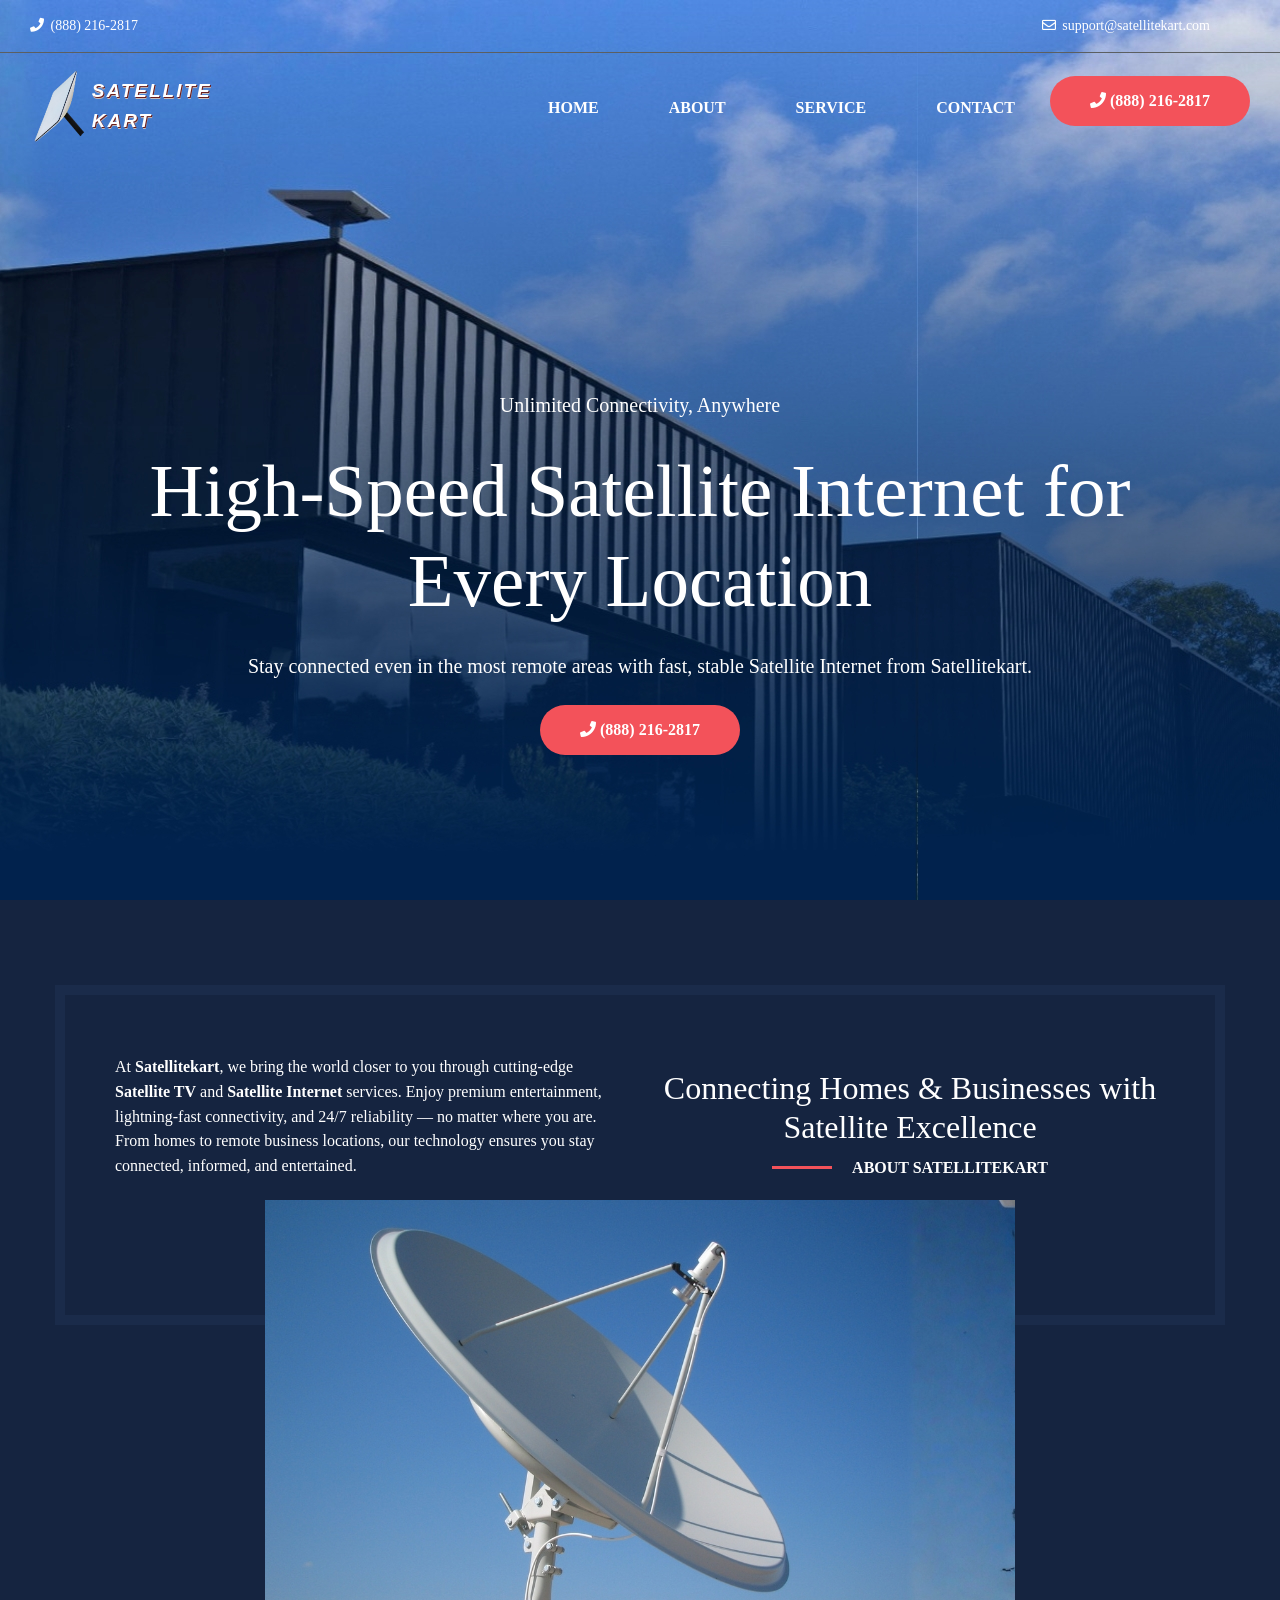
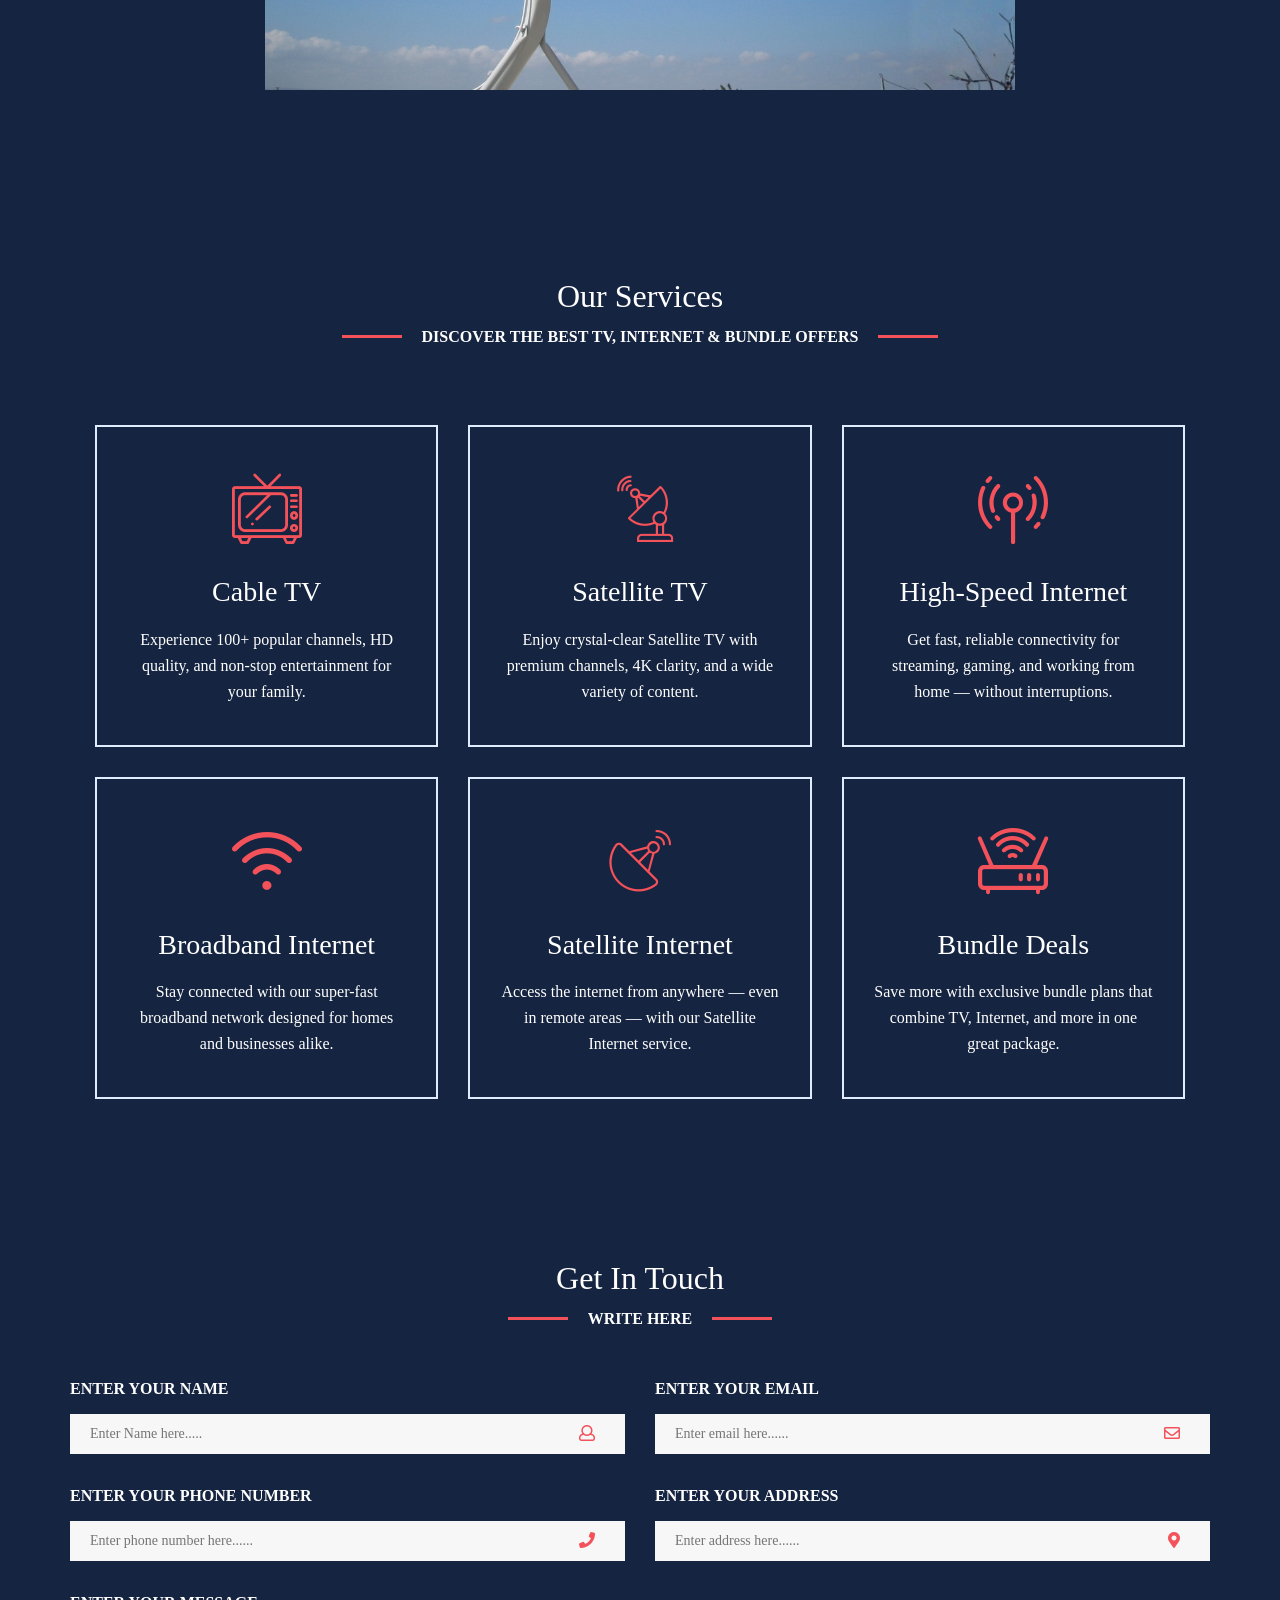
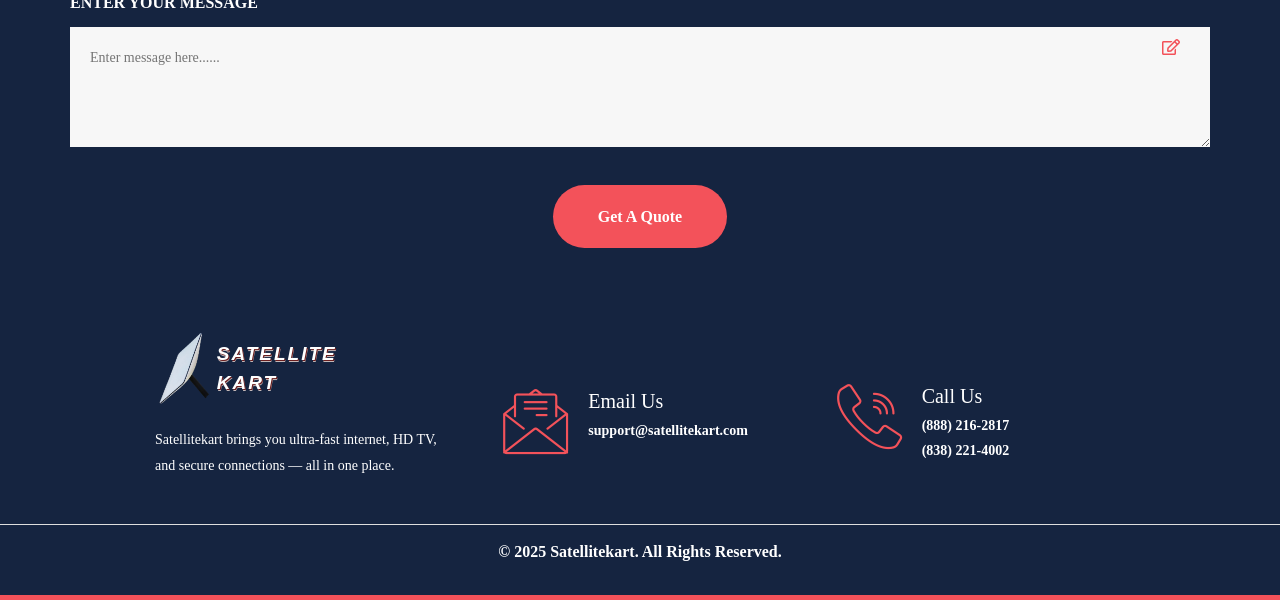
==== commit af9c5062: "Update index.html" ====
--- a/index.html
+++ b/index.html
@@ -53,7 +53,7 @@
         <div class="main-menu-header clearfix relative-position">
            <div class="brand-logo float-left">
   <a href="index.html#">
-    <img src="assets/img/logo/logo-3.png" alt="logo">
+    <img src="www.satellitekart.com/assets/img/logo/logo-3.png" alt="logo">
     SATELLITE <br>KART
   </a>
 </div>
@@ -84,7 +84,7 @@
                     <div class="side_bar_overlay open_bar"></div>
                     <div class="wide_sidebar_content pera-content headline">
                         <div class="w-brand-logo">
-                            <a href="https://www.satellitekart.com/!#"><img src="www.satellitekart.com/assets/img/logo/logo-3.png" alt="logo"> SATELLITE <br> KART</a> 
+                            <a href="https://www.satellitekart.com/!#">< src="www.satellitekart.com/assets//logo/logo-3.png" alt="logo"> SATELLITE <br> KART</a> 
                         </div>
                         
                         <div class="pages-list">
@@ -130,7 +130,7 @@
 
         <!-- Slide 2: Satellite Internet -->
         <div class="slider-layer">
-            <div class="slider-img" data-background="assets/img/slider/s3.jpg"></div>
+            <div class="slider-img" data-background="www.satellitekart.com/assets/img/slider/s3.jpg"></div>
             <div class="container">
                 <div class="slider-text">
                     <div class="slider_text-box slider_wrap1 text-center headline pera-content">
@@ -149,7 +149,7 @@
 
          <!-- Slide 1: Satellite TV -->
         <div class="slider-layer">
-            <div class="slider-img" data-background="assets/img/slider/s3.jpg"></div>
+            <div class="slider-img" data-background="www.satellitekart.com/assets/img/slider/s3.jpg"></div>
             <div class="container">
                 <div class="slider-text">
                     <div class="slider_text-box slider_wrap1 text-center headline pera-content">
@@ -204,7 +204,7 @@
 
         <div class="statistics_video">
             <div class="videoimg relative-position">
-                <img src="assets/img/feature/vch.jpg" alt="Satellitekart - About Us">
+                <img src="www.satellitekart.com/assets/img/feature/vch.jpg" alt="Satellitekart - About Us">
             </div>
         </div>
     </div>
@@ -401,7 +401,7 @@
         <div class="col-md-4 col-sm-6">
           <div class="site-widget headline pera-content">
             <div class="newslatter-logo mb-3">
-              <a href="index.html#"><img src="assets/img/logo/logo-3.png" width="180" alt="logo">    SATELLITE <br> KART</a>
+              <a href="index.html#"><img src="www.satellitekart.com/assets/img/logo/logo-3.png" width="180" alt="logo">    SATELLITE <br> KART</a>
             </div>
             <p>Satellitekart brings you ultra-fast internet, HD TV, and secure connections — all in one place.</p>
           </div>
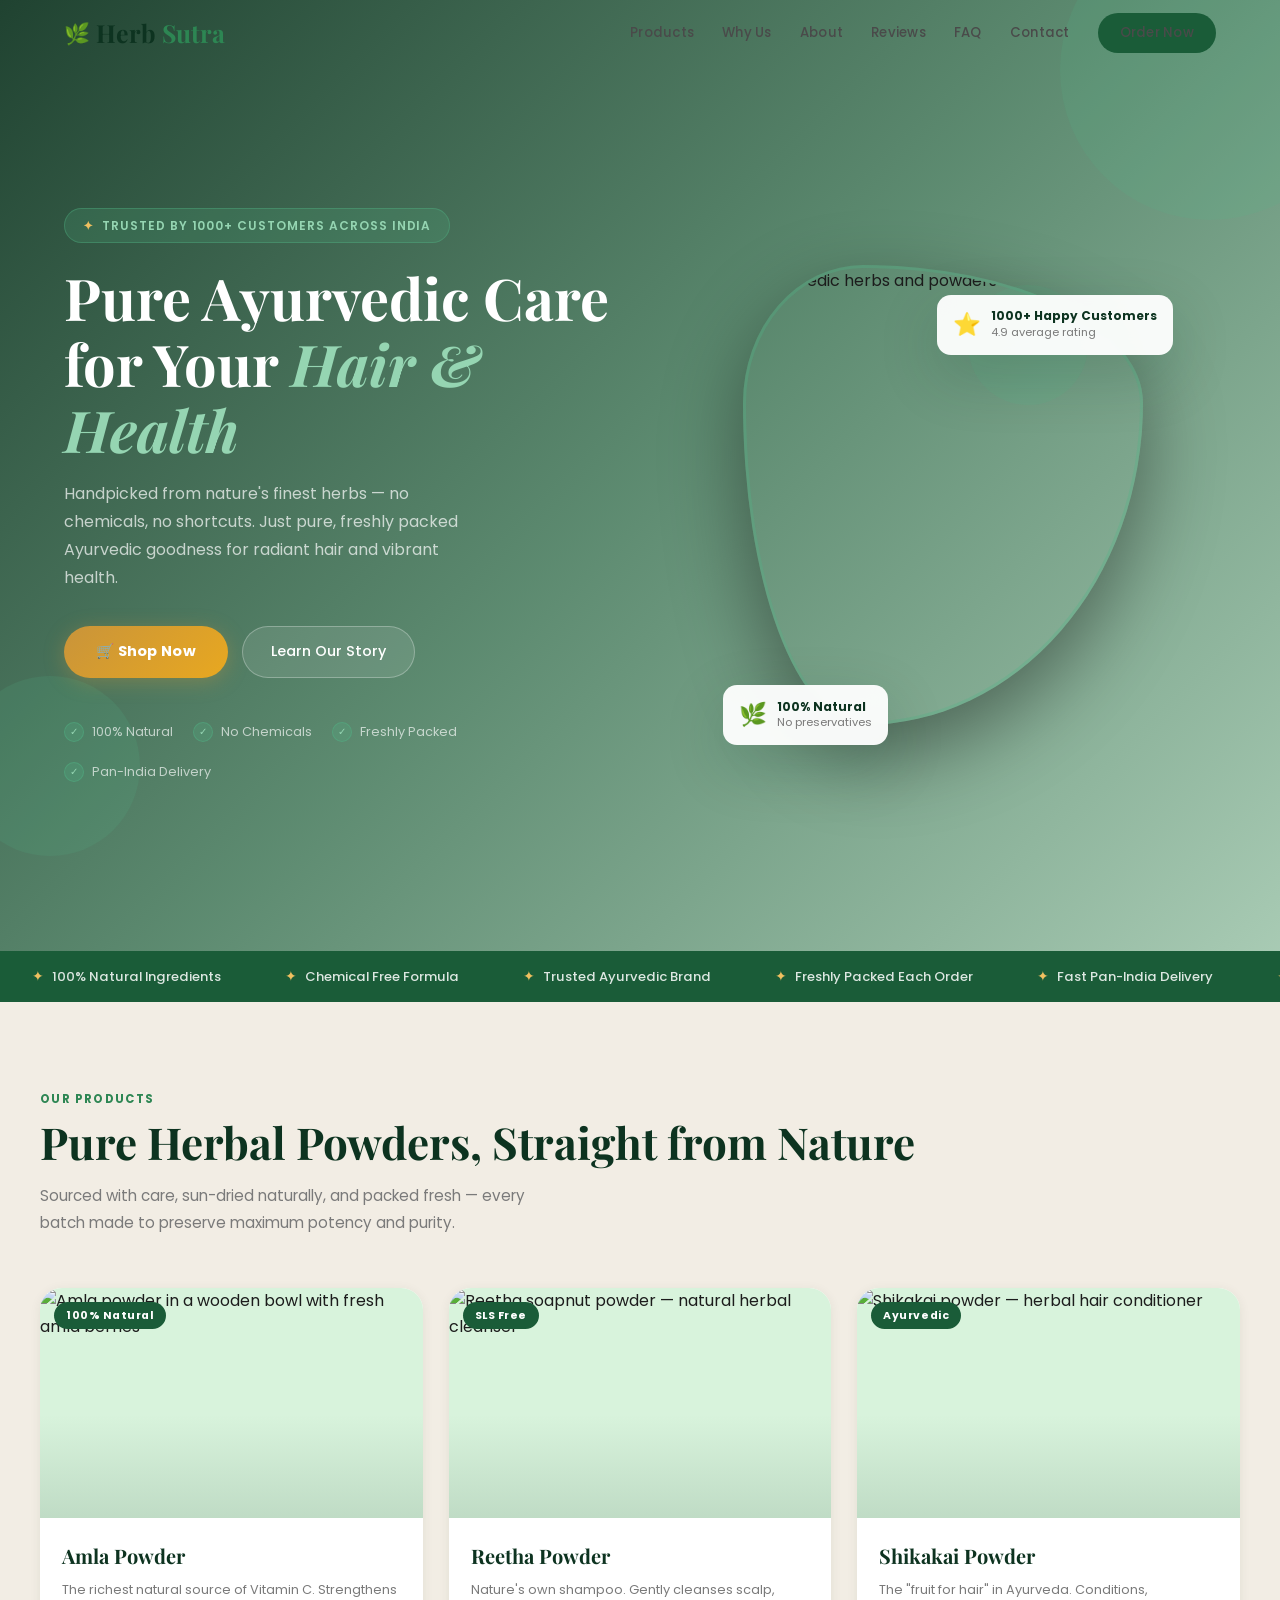
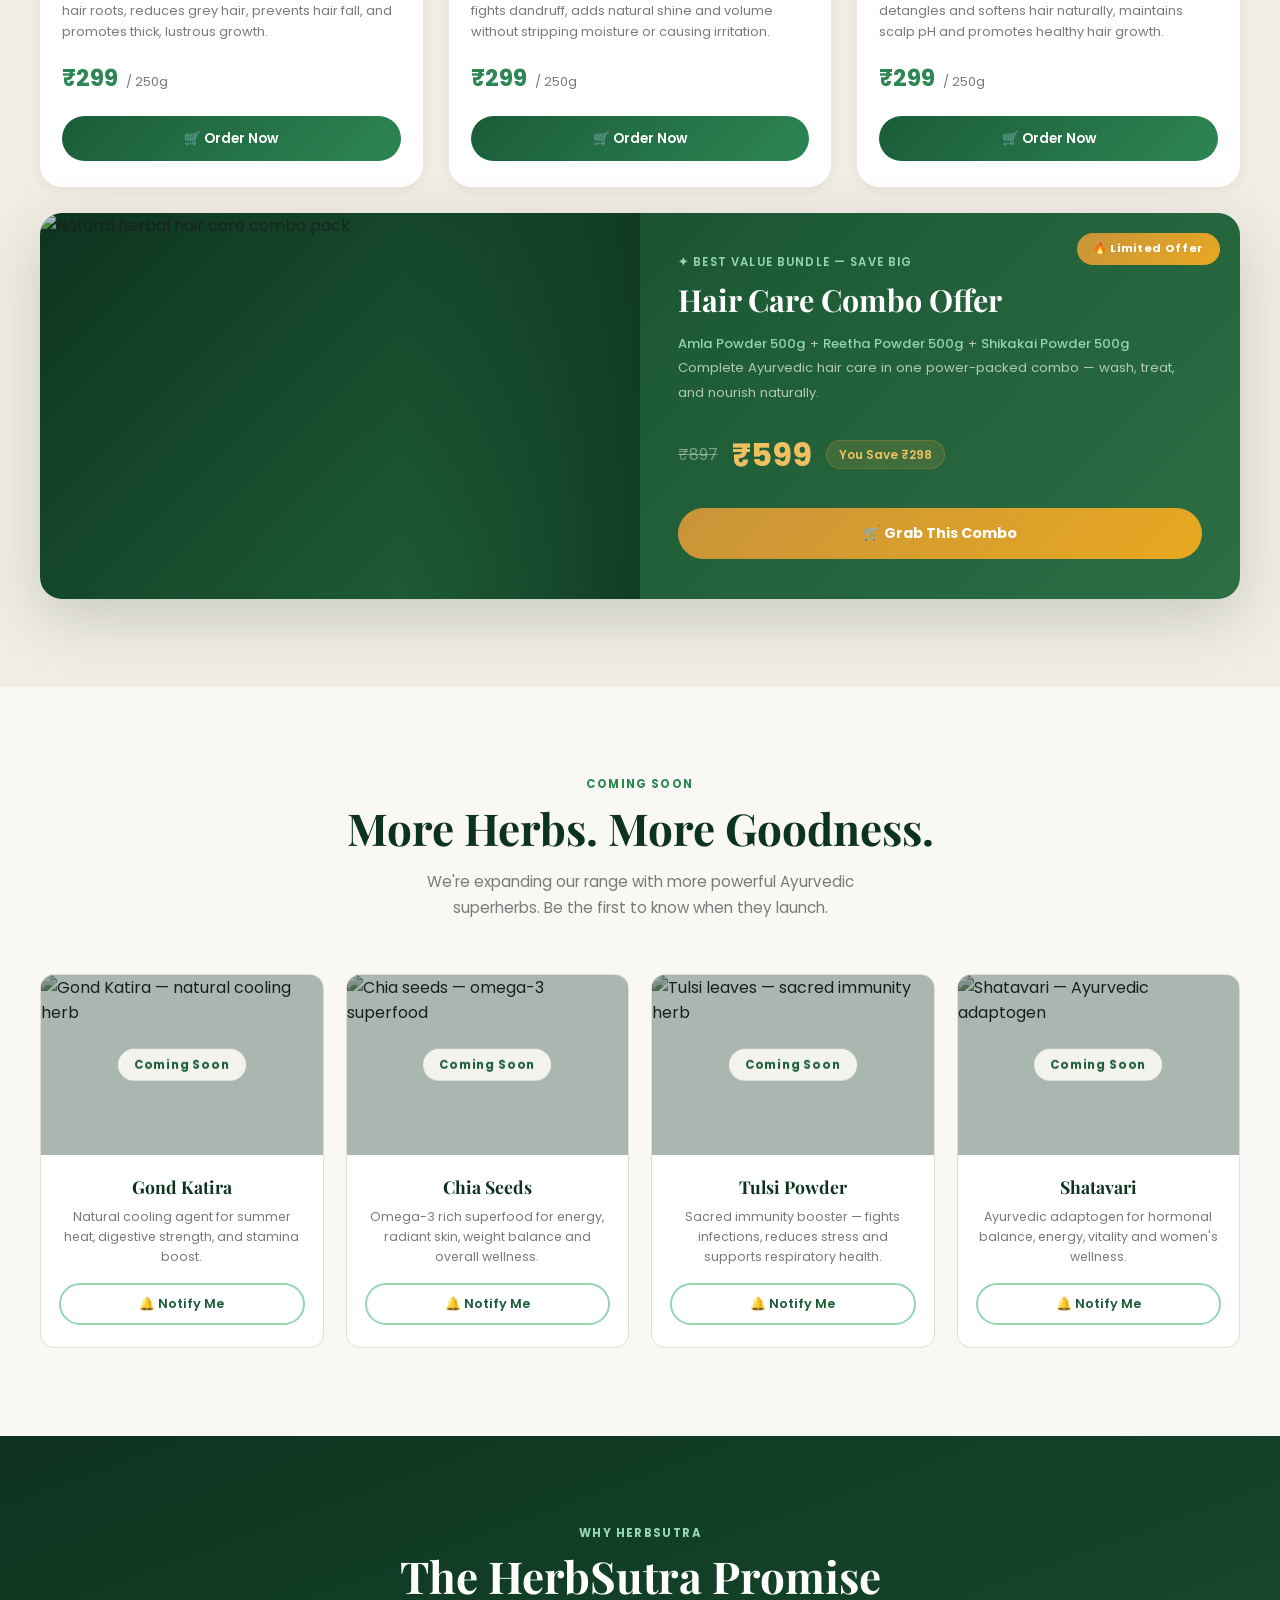
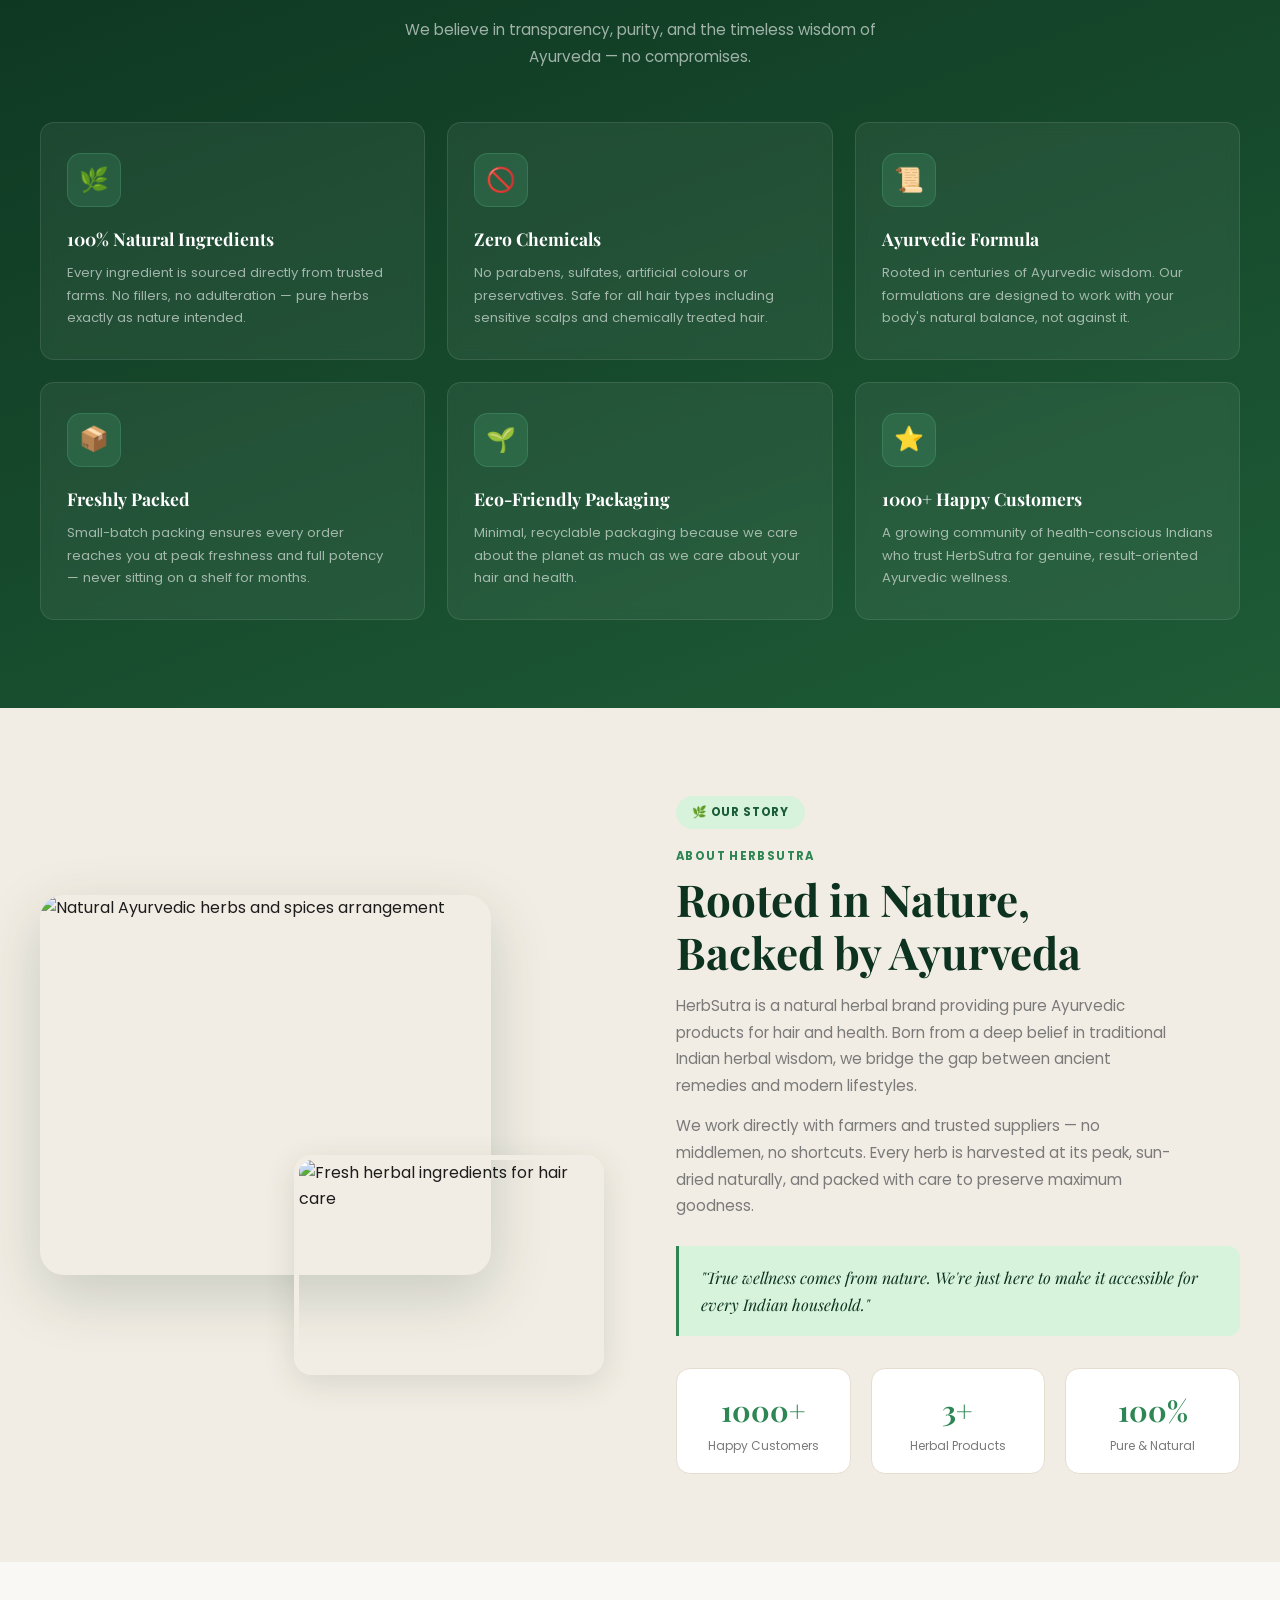
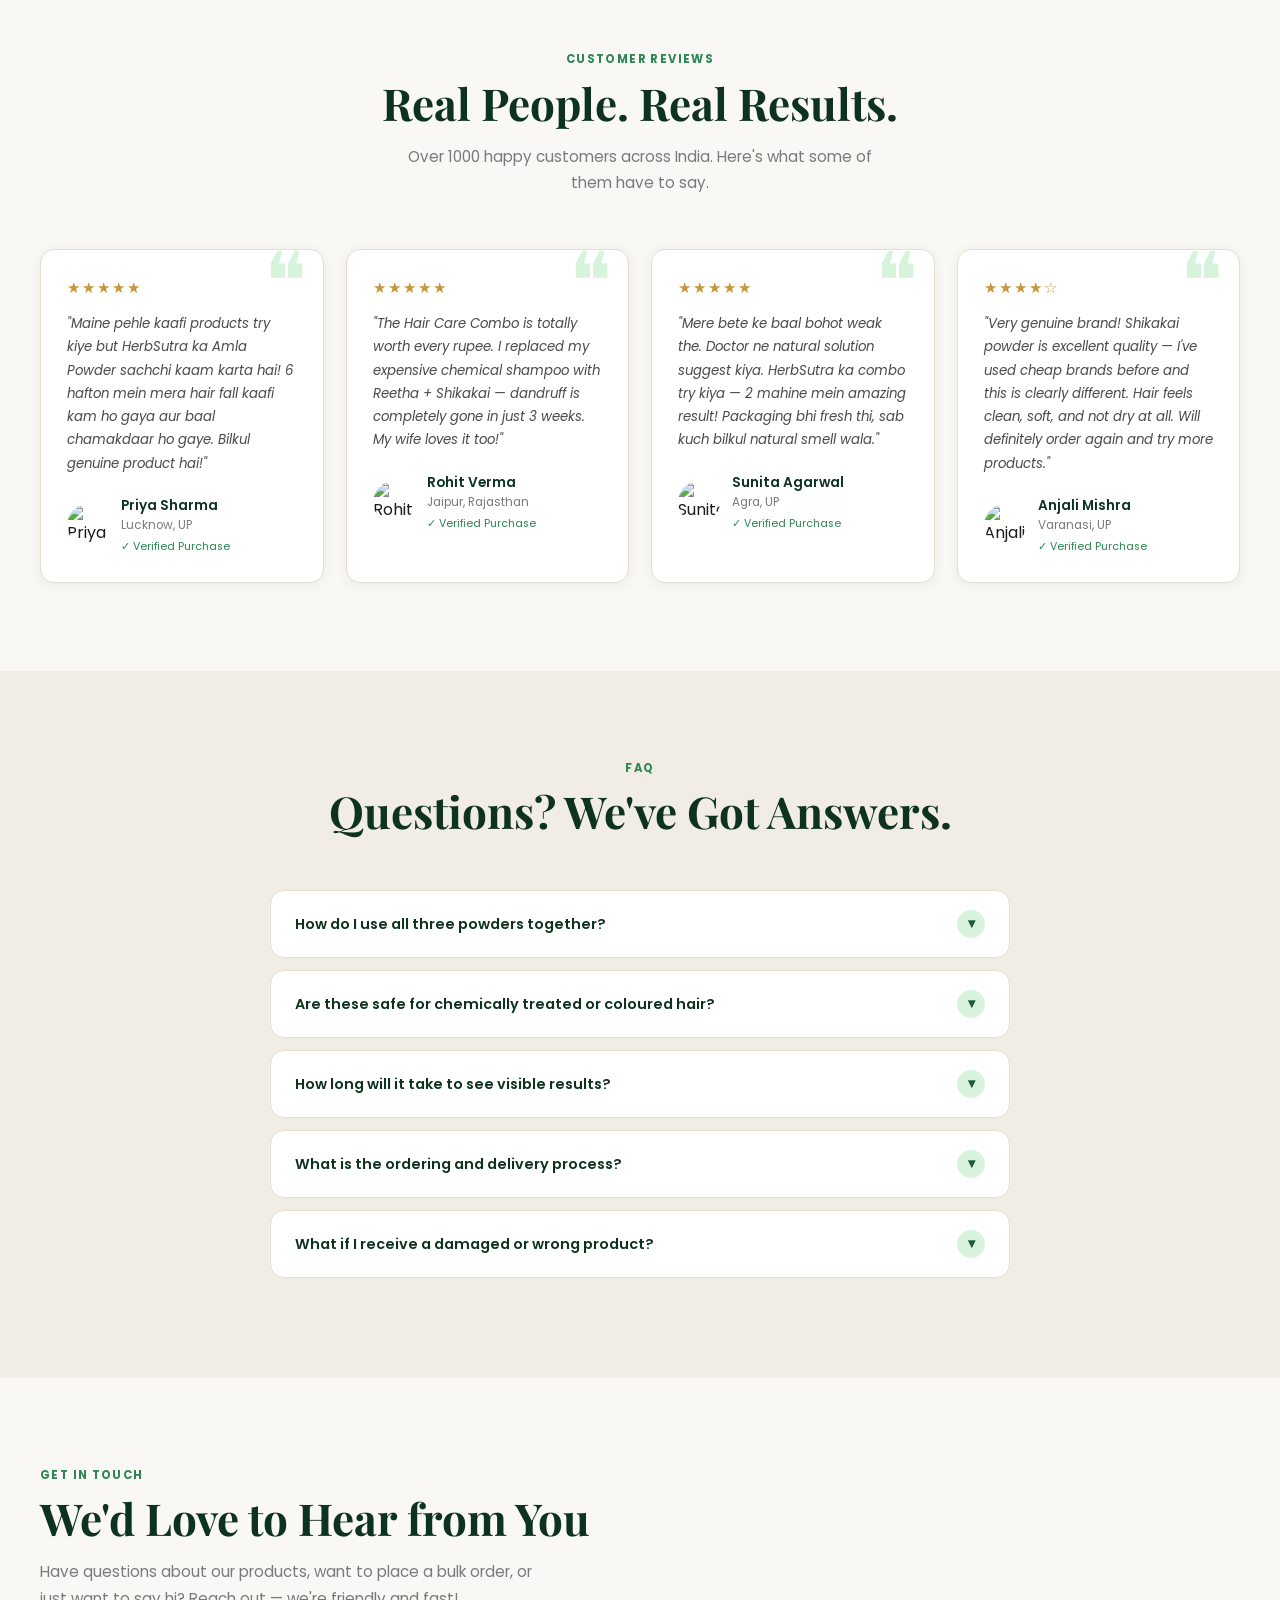
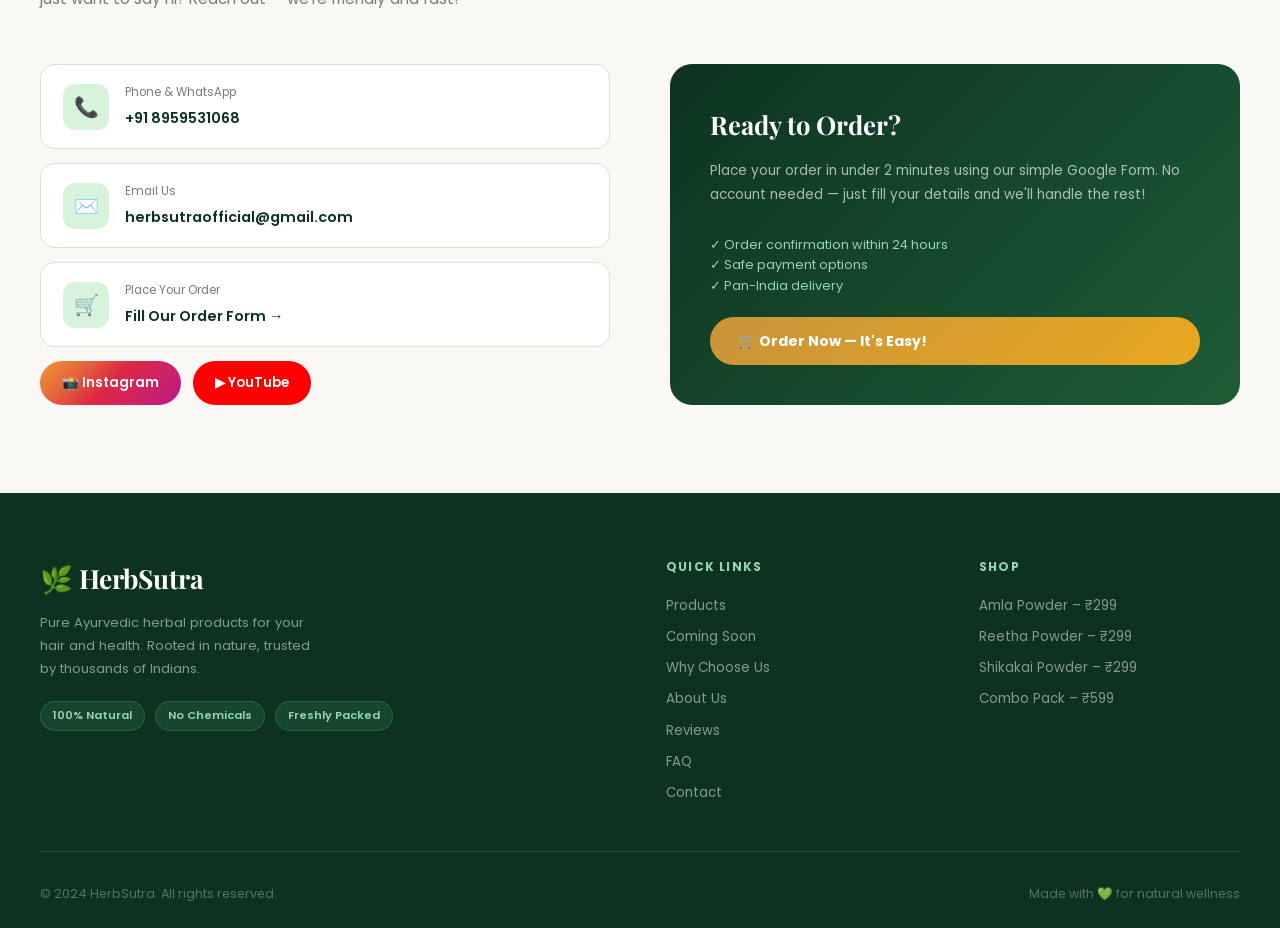
==== commit c291ccff: "Update index.html" ====
--- a/index.html
+++ b/index.html
@@ -1,502 +1,803 @@
 <!DOCTYPE html>
 <html lang="en">
-
 <head>
-    <meta charset="UTF-8">
-    <title>Satellitekart - Best TV, Internet & Phone Bundle</title>
-    <meta name="description" content="Enjoy ultra-fast internet, HD TV, and reliable home phone service with Satellitekart. Get the best TV, Internet & Phone Bundle with free installation and 24/7 support across the UK.">
-
-    <meta name="keywords" content="Cable TV,Satellite TV,High-Speed Internet,Broadband Internet,Satellite Internet,Bundle Deals">
-    <meta name="author" content="themexriver">
-    <!-- Mobile Specific Meta -->
-    <meta name="viewport" content="width=device-width, initial-scale=1">
-
-    <link rel="stylesheet" href="www.satellitekart.com/assets/css/owl.carousel.css">
-    <link rel="stylesheet" href="www.satellitekart.com/assets/css/fontawesome-all.css">
-    <link rel="stylesheet" href="www.satellitekart.com/assets/css/animate.css">
-    <link rel="stylesheet" href="www.satellitekart.com/assets/css/flaticon.css">
-     <link rel="stylesheet" href="www.satellitekart.com/assets/css/flaticon_broadx.css">
-    <link rel="stylesheet" href="www.satellitekart.com/assets/css/bootstrap.min.css">
-    <link rel="stylesheet" href="www.satellitekart.com/assets/css/video.min.css">
-    <link rel="stylesheet" href="www.satellitekart.com/assets/css/style.css">
-    
-    <!-- Google tag (gtag.js) --> <script async src="https://www.googletagmanager.com/gtag/js?id=G-F9Z5HD15QP"></script> <script>   window.dataLayer = window.dataLayer || [];   function gtag(){dataLayer.push(arguments);}   gtag('js', new Date());   gtag('config', 'G-F9Z5HD15QP'); </script>
-    
-    <!-- Google tag (gtag.js) --> <script async src="https://www.googletagmanager.com/gtag/js?id=G-F9Z5HD15QP"></script> <script>   window.dataLayer = window.dataLayer || [];   function gtag(){dataLayer.push(arguments);}   gtag('js', new Date());   gtag('config', 'G-F9Z5HD15QP'); </script>
+<meta charset="UTF-8"/>
+<meta name="viewport" content="width=device-width,initial-scale=1.0"/>
+<meta name="description" content="HerbSutra – Pure Ayurvedic herbal products for hair and health. Amla, Reetha, Shikakai powders. 100% natural, chemical-free, freshly packed. Trusted by 1000+ customers."/>
+<meta name="keywords" content="amla powder, reetha powder, shikakai powder, ayurvedic hair care, herbal products, HerbSutra, natural hair care India"/>
+<meta property="og:title" content="HerbSutra – Pure Ayurvedic Hair & Health Care"/>
+<meta property="og:description" content="100% natural herbal powders for hair care. No chemicals. Freshly packed. Trusted by 1000+ customers."/>
+<title>HerbSutra 🌿 – Pure Ayurvedic Care for Hair & Health</title>
+<link rel="preconnect" href="https://fonts.googleapis.com"/>
+<link href="https://fonts.googleapis.com/css2?family=Playfair+Display:ital,wght@0,500;0,700;1,500&family=Poppins:wght@300;400;500;600;700&display=swap" rel="stylesheet"/>
+<style>
+*,*::before,*::after{box-sizing:border-box;margin:0;padding:0}
+html{scroll-behavior:smooth}
+body{font-family:'Poppins',sans-serif;background:#faf8f4;color:#1c1c1c;overflow-x:hidden;line-height:1.6}
+img{max-width:100%;display:block}
+a{text-decoration:none;color:inherit}
+ul{list-style:none}
+button{font-family:'Poppins',sans-serif;cursor:pointer}
+
+:root{
+--g1:#0d3320;--g2:#1a5c38;--g3:#2d8653;--g4:#52b788;--g5:#95d5b2;--g6:#d8f3dc;
+--amber:#c9943a;--amber2:#f0c060;
+--beige:#faf8f4;--beige2:#f2ede4;--beige3:#e5ddd0;
+--white:#fff;--dark:#1c1c1c;--mid:#4a4a4a;--light:#7a7a7a;
+--r:14px;--rl:22px;
+--s1:0 2px 12px rgba(13,51,32,.07);
+--s2:0 8px 32px rgba(13,51,32,.12);
+--s3:0 20px 60px rgba(13,51,32,.18);
+}
+
+/* ── SCROLLBAR ── */
+::-webkit-scrollbar{width:6px}
+::-webkit-scrollbar-track{background:#f0ede8}
+::-webkit-scrollbar-thumb{background:var(--g3);border-radius:3px}
+
+/* ── KEYFRAMES ── */
+@keyframes fadeUp{from{opacity:0;transform:translateY(28px)}to{opacity:1;transform:translateY(0)}}
+@keyframes fadeIn{from{opacity:0}to{opacity:1}}
+@keyframes float{0%,100%{transform:translateY(0)}50%{transform:translateY(-10px)}}
+@keyframes pulse{0%,100%{transform:scale(1)}50%{transform:scale(1.06)}}
+@keyframes shimmer{0%{background-position:-400px 0}100%{background-position:400px 0}}
+@keyframes spin{from{transform:rotate(0)}to{transform:rotate(360deg)}}
+@keyframes marquee{0%{transform:translateX(0)}100%{transform:translateX(-50%)}}
+
+.reveal{opacity:0;transform:translateY(26px);transition:opacity .65s ease,transform .65s ease}
+.reveal.on{opacity:1;transform:translateY(0)}
+
+/* ── NAVBAR ── */
+#nav{position:fixed;top:0;left:0;right:0;z-index:1000;transition:all .3s}
+#nav.solid{background:rgba(250,248,244,.96);backdrop-filter:blur(18px);box-shadow:0 2px 20px rgba(13,51,32,.09)}
+.nav-w{max-width:1200px;margin:0 auto;padding:0 24px;height:66px;display:flex;align-items:center;justify-content:space-between}
+.logo{font-family:'Playfair Display',serif;font-size:1.55rem;font-weight:700;color:var(--g1);display:flex;align-items:center;gap:6px}
+.logo-leaf{font-size:1.3rem}
+.logo span{color:var(--g3)}
+.nav-links{display:flex;align-items:center;gap:28px}
+.nav-links a{font-size:.83rem;font-weight:500;color:var(--mid);letter-spacing:.02em;transition:color .2s;position:relative}
+.nav-links a::after{content:'';position:absolute;bottom:-3px;left:0;right:0;height:1.5px;background:var(--g3);transform:scaleX(0);transition:transform .2s;transform-origin:left}
+.nav-links a:hover{color:var(--g2)}
+.nav-links a:hover::after{transform:scaleX(1)}
+.nav-btn{background:var(--g2);color:#fff;padding:9px 22px;border-radius:50px;font-size:.82rem;font-weight:600;border:none;transition:all .25s}
+.nav-btn:hover{background:var(--g1);transform:translateY(-1px);box-shadow:0 6px 20px rgba(13,51,32,.25)}
+.hbg{display:none;flex-direction:column;gap:5px;padding:4px;background:none;border:none}
+.hbg span{display:block;width:23px;height:2px;background:var(--g1);border-radius:2px;transition:all .3s}
+.mob-menu{display:none;flex-direction:column;gap:0;background:var(--beige);border-top:1px solid var(--beige3)}
+.mob-menu.open{display:flex}
+.mob-menu a{padding:14px 24px;font-size:.95rem;font-weight:500;color:var(--mid);border-bottom:1px solid var(--beige3);transition:background .2s}
+.mob-menu a:hover{background:var(--g6);color:var(--g2)}
+.mob-menu .mob-cta{color:var(--g3);font-weight:700}
+
+/* ── HERO ── */
+#hero{min-height:100vh;position:relative;display:flex;align-items:center;overflow:hidden}
+.hero-bg{position:absolute;inset:0;background:url('https://images.unsplash.com/photo-1466637574441-749b8f19452f?w=1600&q=80') center/cover no-repeat;filter:brightness(.38) saturate(1.2)}
+.hero-overlay{position:absolute;inset:0;background:linear-gradient(135deg,rgba(13,51,32,.92) 0%,rgba(26,92,56,.7) 50%,rgba(45,134,83,.4) 100%)}
+.hero-particles{position:absolute;inset:0;overflow:hidden;pointer-events:none}
+.hero-particles span{position:absolute;border-radius:50%;background:rgba(82,183,136,.15);animation:float 4s ease-in-out infinite}
+.hero-particles span:nth-child(1){width:300px;height:300px;top:-80px;right:-80px;animation-delay:0s}
+.hero-particles span:nth-child(2){width:180px;height:180px;bottom:10%;left:-40px;animation-delay:2s}
+.hero-particles span:nth-child(3){width:120px;height:120px;top:30%;right:15%;animation-delay:1s}
+.hero-c{position:relative;z-index:2;max-width:1200px;margin:0 auto;padding:120px 24px 80px;display:grid;grid-template-columns:1fr 1fr;gap:60px;align-items:center;width:100%}
+.hero-pill{display:inline-flex;align-items:center;gap:8px;background:rgba(82,183,136,.18);border:1px solid rgba(82,183,136,.35);color:#95d5b2;padding:7px 18px;border-radius:50px;font-size:.75rem;font-weight:600;letter-spacing:.08em;text-transform:uppercase;margin-bottom:22px;animation:fadeUp .8s ease both}
+.hero-pill::before{content:'✦';color:var(--amber2)}
+h1.hero-h{font-family:'Playfair Display',serif;font-size:clamp(2.2rem,4.5vw,3.6rem);font-weight:700;color:#fff;line-height:1.14;margin-bottom:18px;animation:fadeUp .9s .1s ease both}
+h1.hero-h em{color:#95d5b2;font-style:italic}
+.hero-sub{font-size:1rem;color:rgba(255,255,255,.7);max-width:430px;line-height:1.75;margin-bottom:34px;animation:fadeUp .9s .2s ease both}
+.hero-btns{display:flex;gap:14px;flex-wrap:wrap;animation:fadeUp .9s .3s ease both}
+.btn-gold{display:inline-flex;align-items:center;gap:8px;background:linear-gradient(135deg,var(--amber),#e8a820);color:#fff;padding:14px 32px;border-radius:50px;font-size:.92rem;font-weight:700;border:none;transition:all .25s;letter-spacing:.02em;box-shadow:0 4px 20px rgba(201,148,58,.35)}
+.btn-gold:hover{transform:translateY(-2px);box-shadow:0 8px 30px rgba(201,148,58,.5)}
+.btn-ghost{display:inline-flex;align-items:center;gap:8px;background:rgba(255,255,255,.1);color:#fff;padding:13px 28px;border-radius:50px;font-size:.9rem;font-weight:500;border:1px solid rgba(255,255,255,.28);transition:all .25s}
+.btn-ghost:hover{background:rgba(255,255,255,.18);border-color:rgba(255,255,255,.5)}
+.hero-trust{margin-top:44px;display:flex;gap:20px;flex-wrap:wrap;animation:fadeUp .9s .4s ease both}
+.ht-item{display:flex;align-items:center;gap:8px;color:rgba(255,255,255,.65);font-size:.8rem}
+.ht-check{width:20px;height:20px;border-radius:50%;background:rgba(82,183,136,.22);border:1px solid rgba(82,183,136,.4);display:flex;align-items:center;justify-content:center;font-size:.65rem;color:#95d5b2;flex-shrink:0}
+.hero-img-col{display:flex;align-items:center;justify-content:center;animation:fadeUp 1s .3s ease both}
+.hero-img-frame{position:relative;width:400px;height:460px}
+.hero-img-main{width:100%;height:100%;border-radius:30% 70% 70% 30% / 30% 30% 70% 70%;object-fit:cover;border:3px solid rgba(82,183,136,.3);box-shadow:0 30px 80px rgba(0,0,0,.4)}
+.hero-badge-float{position:absolute;background:rgba(255,255,255,.95);backdrop-filter:blur(10px);border-radius:14px;padding:12px 16px;box-shadow:var(--s3);display:flex;align-items:center;gap:10px;animation:float 3s ease-in-out infinite}
+.hero-badge-float:nth-child(2){bottom:-20px;left:-20px;animation-delay:0s}
+.hero-badge-float:nth-child(3){top:30px;right:-30px;animation-delay:1.5s}
+.hbf-icon{font-size:1.4rem}
+.hbf-txt{font-size:.75rem;font-weight:700;color:var(--g1);line-height:1.3}
+.hbf-sub{font-size:.7rem;color:var(--light);font-weight:400}
+
+/* ── MARQUEE ── */
+#marquee{background:var(--g2);padding:14px 0;overflow:hidden}
+.marquee-track{display:flex;width:max-content;animation:marquee 20s linear infinite}
+.marquee-item{display:flex;align-items:center;gap:8px;padding:0 32px;color:rgba(255,255,255,.85);font-size:.82rem;font-weight:500;white-space:nowrap}
+.marquee-dot{color:var(--amber2);font-size:.9rem}
+
+/* ── SECTION COMMON ── */
+section{padding:88px 24px}
+.sw{max-width:1200px;margin:0 auto}
+.stag{font-size:.72rem;font-weight:700;letter-spacing:.12em;text-transform:uppercase;color:var(--g3);display:block;margin-bottom:8px}
+.sh{font-family:'Playfair Display',serif;font-size:clamp(1.85rem,3.5vw,2.75rem);font-weight:700;color:var(--g1);line-height:1.2;margin-bottom:14px}
+.ss{color:var(--light);font-size:.95rem;max-width:500px;line-height:1.75}
+.shdr{margin-bottom:52px}
+.shdr.ctr{text-align:center}
+.shdr.ctr .ss{margin:0 auto}
+
+/* ── PRODUCTS ── */
+#products{background:var(--beige2)}
+.pg{display:grid;grid-template-columns:repeat(3,1fr);gap:26px}
+.pc{background:var(--white);border-radius:var(--rl);overflow:hidden;box-shadow:var(--s1);transition:transform .3s,box-shadow .3s;position:relative}
+.pc:hover{transform:translateY(-7px);box-shadow:var(--s3)}
+.pc-img{height:230px;overflow:hidden;position:relative;background:var(--g6)}
+.pc-img img{width:100%;height:100%;object-fit:cover;transition:transform .5s}
+.pc:hover .pc-img img{transform:scale(1.07)}
+.pc-img::after{content:'';position:absolute;inset:0;background:linear-gradient(180deg,transparent 55%,rgba(13,51,32,.12))}
+.nat-badge{position:absolute;top:14px;left:14px;z-index:2;background:var(--g2);color:#fff;font-size:.67rem;font-weight:700;letter-spacing:.05em;padding:5px 12px;border-radius:50px}
+.pc-body{padding:22px 22px 26px}
+.pc-name{font-family:'Playfair Display',serif;font-size:1.25rem;font-weight:700;color:var(--g1);margin-bottom:7px}
+.pc-desc{font-size:.8rem;color:var(--light);line-height:1.65;margin-bottom:18px}
+.pc-price{display:flex;align-items:baseline;gap:8px;margin-bottom:18px}
+.pc-price-val{font-size:1.45rem;font-weight:700;color:var(--g3)}
+.pc-price-wt{font-size:.8rem;color:var(--light)}
+.btn-order{width:100%;padding:12px;border-radius:50px;background:linear-gradient(135deg,var(--g2),var(--g3));color:#fff;font-size:.85rem;font-weight:600;border:none;transition:all .25s;display:flex;align-items:center;justify-content:center;gap:7px}
+.btn-order:hover{transform:translateY(-1px);box-shadow:0 6px 20px rgba(29,92,56,.3)}
+
+/* ── COMBO ── */
+.combo-wrap{margin-top:26px;background:linear-gradient(135deg,var(--g1) 0%,#1e5c36 50%,#2d6e45 100%);border-radius:var(--rl);overflow:hidden;box-shadow:var(--s3);display:grid;grid-template-columns:1fr 1fr;transition:transform .3s;position:relative}
+.combo-wrap:hover{transform:translateY(-5px)}
+.combo-lim{position:absolute;top:20px;right:20px;background:linear-gradient(135deg,var(--amber),#e8a820);color:#fff;font-size:.7rem;font-weight:700;letter-spacing:.06em;padding:7px 16px;border-radius:50px;animation:pulse 2.5s ease-in-out infinite;z-index:2}
+.combo-img-side{position:relative;overflow:hidden;min-height:280px}
+.combo-img-side img{width:100%;height:100%;object-fit:cover;opacity:.75;transition:transform .5s}
+.combo-wrap:hover .combo-img-side img{transform:scale(1.05)}
+.combo-img-side::after{content:'';position:absolute;inset:0;background:linear-gradient(90deg,transparent 60%,rgba(13,51,32,.8))}
+.combo-body{padding:40px 38px;display:flex;flex-direction:column;justify-content:center}
+.combo-tag{font-size:.72rem;font-weight:600;letter-spacing:.1em;text-transform:uppercase;color:var(--g5);margin-bottom:10px}
+.combo-ttl{font-family:'Playfair Display',serif;font-size:1.9rem;font-weight:700;color:#fff;margin-bottom:14px;line-height:1.2}
+.combo-inc{font-size:.82rem;color:rgba(255,255,255,.65);line-height:1.85;margin-bottom:24px}
+.combo-inc span{color:var(--g5);font-weight:500}
+.combo-prices{display:flex;align-items:center;gap:14px;margin-bottom:28px}
+.combo-old{font-size:1rem;color:rgba(255,255,255,.4);text-decoration:line-through}
+.combo-new{font-size:2rem;font-weight:700;color:var(--amber2)}
+.combo-save{background:rgba(201,148,58,.18);color:var(--amber2);border:1px solid rgba(201,148,58,.3);font-size:.75rem;font-weight:600;padding:4px 12px;border-radius:50px}
+.btn-combo{display:inline-flex;align-items:center;justify-content:center;gap:8px;background:linear-gradient(135deg,var(--amber),#e8a820);color:#fff;padding:14px 36px;border-radius:50px;font-size:.9rem;font-weight:700;border:none;transition:all .25s;cursor:pointer}
+.btn-combo:hover{transform:translateY(-2px);box-shadow:0 8px 28px rgba(201,148,58,.45)}
+
+/* ── UPCOMING ── */
+#upcoming{background:var(--beige)}
+.ug{display:grid;grid-template-columns:repeat(4,1fr);gap:22px}
+.uc{background:var(--white);border-radius:var(--r);overflow:hidden;border:1px solid var(--beige3);transition:all .3s;position:relative}
+.uc:hover{transform:translateY(-5px);box-shadow:var(--s2)}
+.uc-img{height:180px;overflow:hidden;position:relative}
+.uc-img img{width:100%;height:100%;object-fit:cover;filter:saturate(.4) brightness(.9);transition:all .4s}
+.uc:hover .uc-img img{filter:saturate(.6) brightness(1)}
+.uc-img::after{content:'';position:absolute;inset:0;background:rgba(13,51,32,.35)}
+.cs-badge{position:absolute;top:50%;left:50%;transform:translate(-50%,-50%);z-index:2;background:rgba(250,248,244,.92);backdrop-filter:blur(8px);color:var(--g2);font-size:.72rem;font-weight:700;letter-spacing:.07em;padding:7px 16px;border-radius:50px;white-space:nowrap}
+.uc-body{padding:18px 18px 22px;text-align:center}
+.uc-name{font-family:'Playfair Display',serif;font-size:1.1rem;font-weight:700;color:var(--g1);margin-bottom:6px}
+.uc-hint{font-size:.78rem;color:var(--light);margin-bottom:16px;line-height:1.6}
+.btn-notify{width:100%;padding:10px;border-radius:50px;background:transparent;color:var(--g2);font-size:.8rem;font-weight:600;border:2px solid var(--g5);transition:all .25s}
+.btn-notify:hover,.btn-notify.done{background:var(--g6);border-color:var(--g4);color:var(--g2)}
+
+/* ── WHY ── */
+#why{background:linear-gradient(160deg,var(--g1) 0%,#1e5c36 100%)}
+#why .sh{color:#fff}
+#why .stag{color:var(--g5)}
+#why .ss{color:rgba(255,255,255,.6)}
+.wg{display:grid;grid-template-columns:repeat(3,1fr);gap:22px;margin-top:4px}
+.wc{background:rgba(255,255,255,.06);border:1px solid rgba(255,255,255,.1);border-radius:var(--r);padding:30px 26px;transition:all .3s;backdrop-filter:blur(6px)}
+.wc:hover{background:rgba(255,255,255,.11);transform:translateY(-4px)}
+.wc-icon{width:54px;height:54px;border-radius:14px;background:rgba(82,183,136,.18);border:1px solid rgba(82,183,136,.28);display:flex;align-items:center;justify-content:center;font-size:1.5rem;margin-bottom:18px}
+.wc-t{font-family:'Playfair Display',serif;font-size:1.1rem;font-weight:700;color:#fff;margin-bottom:9px}
+.wc-d{font-size:.82rem;color:rgba(255,255,255,.58);line-height:1.7}
+
+/* ── ABOUT ── */
+#about{background:var(--beige2)}
+.about-g{display:grid;grid-template-columns:1fr 1fr;gap:72px;align-items:center}
+.about-imgs{position:relative;height:480px}
+.about-img-main{width:80%;height:380px;border-radius:24px;object-fit:cover;box-shadow:var(--s3)}
+.about-img-sm{position:absolute;width:55%;height:220px;border-radius:18px;object-fit:cover;bottom:0;right:0;border:5px solid var(--beige2);box-shadow:var(--s2)}
+.about-pill{display:inline-flex;align-items:center;gap:7px;background:var(--g6);color:var(--g2);font-size:.73rem;font-weight:700;letter-spacing:.07em;text-transform:uppercase;padding:7px 16px;border-radius:50px;margin-bottom:18px}
+.about-q{margin-top:26px;padding:18px 22px;background:var(--g6);border-left:3px solid var(--g3);border-radius:0 12px 12px 0;font-family:'Playfair Display',serif;font-size:1rem;font-style:italic;color:var(--g1);line-height:1.7}
+.stats-row{display:grid;grid-template-columns:repeat(3,1fr);gap:20px;margin-top:32px}
+.stat-box{background:var(--white);border-radius:14px;padding:18px 16px;text-align:center;border:1px solid var(--beige3)}
+.stat-n{font-family:'Playfair Display',serif;font-size:1.8rem;font-weight:700;color:var(--g3)}
+.stat-l{font-size:.75rem;color:var(--light);margin-top:3px}
+
+/* ── TESTIMONIALS ── */
+#testi{background:var(--beige)}
+.tg{display:grid;grid-template-columns:repeat(4,1fr);gap:22px}
+.tc{background:var(--white);border-radius:var(--r);padding:26px;border:1px solid var(--beige3);box-shadow:var(--s1);transition:all .3s;position:relative;overflow:hidden}
+.tc::before{content:'❝';position:absolute;top:-8px;right:16px;font-size:5rem;color:var(--g6);font-family:serif;line-height:1}
+.tc:hover{transform:translateY(-4px);box-shadow:var(--s2)}
+.tc-stars{color:var(--amber);font-size:.95rem;letter-spacing:2px;margin-bottom:12px}
+.tc-txt{font-size:.83rem;color:var(--mid);line-height:1.75;margin-bottom:20px;font-style:italic;position:relative;z-index:1}
+.tc-auth{display:flex;align-items:center;gap:12px}
+.tc-av{width:42px;height:42px;border-radius:50%;object-fit:cover;flex-shrink:0}
+.tc-nm{font-size:.85rem;font-weight:600;color:var(--g1)}
+.tc-loc{font-size:.74rem;color:var(--light)}
+.tc-ver{font-size:.68rem;color:var(--g3);margin-top:3px}
+
+/* ── FAQ ── */
+#faq{background:var(--beige2)}
+.faq-l{max-width:740px;margin:0 auto}
+.fi{background:var(--white);border-radius:var(--r);margin-bottom:12px;border:1px solid var(--beige3);overflow:hidden;transition:box-shadow .3s}
+.fi:hover{box-shadow:var(--s1)}
+.fq{width:100%;display:flex;align-items:center;justify-content:space-between;padding:19px 24px;background:none;border:none;cursor:pointer;font-family:'Poppins',sans-serif;font-size:.9rem;font-weight:600;color:var(--g1);text-align:left;gap:16px}
+.fa-arr{width:28px;height:28px;border-radius:50%;background:var(--g6);color:var(--g2);display:flex;align-items:center;justify-content:center;font-size:.85rem;flex-shrink:0;transition:all .3s}
+.fi.open .fa-arr{transform:rotate(180deg);background:var(--g2);color:#fff}
+.fa{max-height:0;overflow:hidden;transition:max-height .4s ease;padding:0 24px;font-size:.84rem;color:var(--light);line-height:1.78}
+.fi.open .fa{max-height:220px;padding-bottom:20px}
+
+/* ── CONTACT ── */
+#contact{background:var(--beige)}
+.cg{display:grid;grid-template-columns:1fr 1fr;gap:60px;align-items:start}
+.ci{display:flex;align-items:center;gap:16px;padding:18px 22px;background:var(--white);border-radius:var(--r);border:1px solid var(--beige3);margin-bottom:14px;transition:all .3s}
+.ci:hover{box-shadow:var(--s1);transform:translateX(4px)}
+.ci-ic{width:46px;height:46px;border-radius:12px;background:var(--g6);display:flex;align-items:center;justify-content:center;font-size:1.25rem;flex-shrink:0}
+.ci-lbl{font-size:.72rem;color:var(--light);margin-bottom:3px}
+.ci-val{font-weight:600;color:var(--g1);font-size:.9rem}
+.social-row{display:flex;gap:12px;margin-top:8px}
+.btn-ig{display:flex;align-items:center;gap:8px;padding:12px 22px;border-radius:50px;background:linear-gradient(135deg,#f09433,#e6683c,#dc2743,#cc2366,#bc1888);color:#fff;font-size:.83rem;font-weight:600;border:none;transition:all .25s;cursor:pointer}
+.btn-yt{display:flex;align-items:center;gap:8px;padding:12px 22px;border-radius:50px;background:#ff0000;color:#fff;font-size:.83rem;font-weight:600;border:none;transition:all .25s;cursor:pointer}
+.btn-ig:hover,.btn-yt:hover{transform:translateY(-2px);box-shadow:var(--s2)}
+.contact-card{background:linear-gradient(135deg,var(--g1),#1e5c36);border-radius:22px;padding:40px;color:#fff;height:100%;min-height:320px;display:flex;flex-direction:column;justify-content:space-between}
+.cc-ttl{font-family:'Playfair Display',serif;font-size:1.6rem;font-weight:700;margin-bottom:14px}
+.cc-sub{font-size:.85rem;color:rgba(255,255,255,.65);line-height:1.75;margin-bottom:28px}
+.cc-form-note{font-size:.8rem;color:var(--g5)}
+.btn-form{display:inline-flex;align-items:center;gap:8px;background:linear-gradient(135deg,var(--amber),#e8a820);color:#fff;padding:13px 28px;border-radius:50px;font-size:.88rem;font-weight:700;border:none;cursor:pointer;transition:all .25s;margin-top:20px}
+.btn-form:hover{transform:translateY(-2px);box-shadow:0 8px 24px rgba(201,148,58,.4)}
+
+/* ── FOOTER ── */
+footer{background:var(--g1);padding:64px 24px 24px}
+.fw{max-width:1200px;margin:0 auto}
+.ft{display:grid;grid-template-columns:2.2fr 1fr 1fr;gap:52px;padding-bottom:48px;border-bottom:1px solid rgba(255,255,255,.1);margin-bottom:32px}
+.fl-name{font-family:'Playfair Display',serif;font-size:1.65rem;font-weight:700;color:#fff;margin-bottom:12px;display:flex;align-items:center;gap:7px}
+.fl-desc{font-size:.82rem;color:rgba(255,255,255,.5);line-height:1.75;max-width:280px;margin-bottom:20px}
+.fl-badges{display:flex;gap:10px;flex-wrap:wrap}
+.fl-badge{background:rgba(82,183,136,.15);border:1px solid rgba(82,183,136,.25);color:var(--g5);font-size:.7rem;font-weight:600;padding:5px 12px;border-radius:50px}
+.fc-ttl{font-size:.75rem;font-weight:700;letter-spacing:.1em;text-transform:uppercase;color:var(--g5);margin-bottom:18px}
+.fc-links{display:flex;flex-direction:column;gap:10px}
+.fc-links a{font-size:.83rem;color:rgba(255,255,255,.5);transition:color .2s}
+.fc-links a:hover{color:var(--g5)}
+.fb{display:flex;align-items:center;justify-content:space-between;flex-wrap:wrap;gap:12px}
+.fb-copy{font-size:.78rem;color:rgba(255,255,255,.3)}
+.fb-love{font-size:.78rem;color:rgba(255,255,255,.3)}
+.fb-love span{color:var(--g5)}
+
+/* ── TOAST & BACK-TO-TOP ── */
+#toast{position:fixed;bottom:24px;left:50%;transform:translateX(-50%) translateY(16px);background:var(--g1);color:#fff;padding:12px 26px;border-radius:50px;font-size:.84rem;opacity:0;pointer-events:none;z-index:9999;transition:all .3s;box-shadow:var(--s3);white-space:nowrap}
+#toast.on{opacity:1;transform:translateX(-50%) translateY(0)}
+#btt{position:fixed;bottom:28px;right:28px;width:44px;height:44px;border-radius:50%;background:var(--g2);color:#fff;display:flex;align-items:center;justify-content:center;font-size:1.1rem;cursor:pointer;border:none;box-shadow:var(--s2);opacity:0;pointer-events:none;transition:all .3s;z-index:888}
+#btt.on{opacity:1;pointer-events:all}
+#btt:hover{background:var(--g1);transform:translateY(-2px)}
+
+/* ── RESPONSIVE ── */
+@media(max-width:1024px){
+  .hero-c{grid-template-columns:1fr;text-align:center}
+  .hero-sub{margin:0 auto 34px}
+  .hero-btns{justify-content:center}
+  .hero-trust{justify-content:center}
+  .hero-img-col{display:none}
+  .pg{grid-template-columns:repeat(2,1fr)}
+  .ug{grid-template-columns:repeat(2,1fr)}
+  .wg{grid-template-columns:repeat(2,1fr)}
+  .tg{grid-template-columns:repeat(2,1fr)}
+  .about-g{grid-template-columns:1fr;gap:40px}
+  .about-imgs{height:280px}
+  .about-img-main{width:70%;height:260px}
+  .about-img-sm{width:50%;height:180px}
+  .combo-wrap{grid-template-columns:1fr}
+  .combo-img-side{min-height:200px}
+  .ft{grid-template-columns:1fr 1fr;gap:36px}
+  .cg{grid-template-columns:1fr;gap:36px}
+}
+@media(max-width:768px){
+  section{padding:64px 20px}
+  .nav-links{display:none}
+  .hbg{display:flex}
+  .pg{grid-template-columns:1fr}
+  .ug{grid-template-columns:1fr 1fr}
+  .wg{grid-template-columns:1fr}
+  .tg{grid-template-columns:1fr}
+  .stats-row{grid-template-columns:repeat(3,1fr)}
+  .ft{grid-template-columns:1fr;gap:28px}
+  .fb{flex-direction:column;text-align:center}
+  .combo-body{padding:28px 24px}
+  .social-row{flex-direction:column}
+}
+@media(max-width:480px){
+  .ug{grid-template-columns:1fr}
+  .stats-row{grid-template-columns:1fr 1fr}
+  .hero-h{font-size:2rem}
+  .combo-ttl{font-size:1.5rem}
+}
+</style>
 </head>
-
-<body class="home-4">
-    <!--<div id="preloader"></div>-->
-    <div class="up">
-        <a href="index.html#" class="scrollup text-center"><i class="fas fa-chevron-up"></i></a>
-    </div>
-    <!-- Start of header section
-	============================================= -->
-    <header id="header-id" class="main-header third_header">
-        <div class="header-top clearfix">
-            <div class="header_contact clearfix ul-li">
-                <ul>
-                      <li><i class="fas fa-phone"></i> <span><a href="tel:(888) 216-2817">(888) 216-2817</a></span></li>
-                     
-                </ul>
-            </div>
-            <div class="header-top_right float-right">
-                <div class="header_contact clearfix ul-li">
-                <ul>
-                     
-                  
-                    <li><i class="far fa-envelope"></i> <span> <a href="mailto: support@satellitekart.com"> support@satellitekart.com</a></span></li>
-                </ul>
-            </div>
-            </div>
-        </div>
-        <div class="main-menu-header clearfix relative-position">
-           <div class="brand-logo float-left">
-  <a href="index.html#">
-    <img src="www.satellitekart.com/assets/img/logo/logo-3.png" alt="logo">
-    SATELLITE <br>KART
-  </a>
+<body>
+
+<!-- NAVBAR -->
+<header id="nav">
+  <div class="nav-w">
+    <a href="#hero" class="logo"><span class="logo-leaf">🌿</span>Herb<span>Sutra</span></a>
+    <nav class="nav-links">
+      <a href="#products">Products</a>
+      <a href="#why">Why Us</a>
+      <a href="#about">About</a>
+      <a href="#testi">Reviews</a>
+      <a href="#faq">FAQ</a>
+      <a href="#contact">Contact</a>
+      <a href="https://docs.google.com/forms/d/e/1FAIpQLSfpJe58MwoYO_nioucPZUZn5RtTvZXjw187i0zXlWCCm9kZEw/viewform" target="_blank" rel="noopener" class="nav-btn">Order Now</a>
+    </nav>
+    <button class="hbg" id="hbg" aria-label="Toggle menu"><span></span><span></span><span></span></button>
+  </div>
+  <div class="mob-menu" id="mob">
+    <a href="#products" onclick="cM()">Products</a>
+    <a href="#why" onclick="cM()">Why Us</a>
+    <a href="#about" onclick="cM()">About</a>
+    <a href="#testi" onclick="cM()">Reviews</a>
+    <a href="#faq" onclick="cM()">FAQ</a>
+    <a href="#contact" onclick="cM()">Contact</a>
+    <a href="https://docs.google.com/forms/d/e/1FAIpQLSfpJe58MwoYO_nioucPZUZn5RtTvZXjw187i0zXlWCCm9kZEw/viewform" target="_blank" rel="noopener" class="mob-cta" onclick="cM()">🛒 Order Now →</a>
+  </div>
+</header>
+
+<!-- HERO -->
+<section id="hero">
+  <div class="hero-bg"></div>
+  <div class="hero-overlay"></div>
+  <div class="hero-particles"><span></span><span></span><span></span></div>
+  <div class="hero-c">
+    <div class="hero-text">
+      <div class="hero-pill">Trusted by 1000+ Customers Across India</div>
+      <h1 class="hero-h">Pure Ayurvedic Care<br/>for Your <em>Hair & Health</em></h1>
+      <p class="hero-sub">Handpicked from nature's finest herbs — no chemicals, no shortcuts. Just pure, freshly packed Ayurvedic goodness for radiant hair and vibrant health.</p>
+      <div class="hero-btns">
+        <a href="https://docs.google.com/forms/d/e/1FAIpQLSfpJe58MwoYO_nioucPZUZn5RtTvZXjw187i0zXlWCCm9kZEw/viewform" target="_blank" rel="noopener" class="btn-gold">🛒 Shop Now</a>
+        <a href="#about" class="btn-ghost">Learn Our Story</a>
+      </div>
+      <div class="hero-trust">
+        <div class="ht-item"><div class="ht-check">✓</div>100% Natural</div>
+        <div class="ht-item"><div class="ht-check">✓</div>No Chemicals</div>
+        <div class="ht-item"><div class="ht-check">✓</div>Freshly Packed</div>
+        <div class="ht-item"><div class="ht-check">✓</div>Pan-India Delivery</div>
+      </div>
+    </div>
+    <div class="hero-img-col">
+      <div class="hero-img-frame">
+        <img class="hero-img-main" src="https://images.unsplash.com/photo-1515377905703-c4788e51af15?w=700&q=80" alt="Ayurvedic herbs and powders" loading="eager"/>
+        <div class="hero-badge-float">
+          <span class="hbf-icon">🌿</span>
+          <div><div class="hbf-txt">100% Natural</div><div class="hbf-sub">No preservatives</div></div>
+        </div>
+        <div class="hero-badge-float">
+          <span class="hbf-icon">⭐</span>
+          <div><div class="hbf-txt">1000+ Happy Customers</div><div class="hbf-sub">4.9 average rating</div></div>
+        </div>
+      </div>
+    </div>
+  </div>
+</section>
+
+<!-- MARQUEE -->
+<div id="marquee" aria-hidden="true">
+  <div class="marquee-track">
+    <div class="marquee-item"><span class="marquee-dot">✦</span> 100% Natural Ingredients</div>
+    <div class="marquee-item"><span class="marquee-dot">✦</span> Chemical Free Formula</div>
+    <div class="marquee-item"><span class="marquee-dot">✦</span> Trusted Ayurvedic Brand</div>
+    <div class="marquee-item"><span class="marquee-dot">✦</span> Freshly Packed Each Order</div>
+    <div class="marquee-item"><span class="marquee-dot">✦</span> Fast Pan-India Delivery</div>
+    <div class="marquee-item"><span class="marquee-dot">✦</span> 1000+ Happy Customers</div>
+    <div class="marquee-item"><span class="marquee-dot">✦</span> Eco-Friendly Packaging</div>
+    <!-- duplicate for seamless loop -->
+    <div class="marquee-item"><span class="marquee-dot">✦</span> 100% Natural Ingredients</div>
+    <div class="marquee-item"><span class="marquee-dot">✦</span> Chemical Free Formula</div>
+    <div class="marquee-item"><span class="marquee-dot">✦</span> Trusted Ayurvedic Brand</div>
+    <div class="marquee-item"><span class="marquee-dot">✦</span> Freshly Packed Each Order</div>
+    <div class="marquee-item"><span class="marquee-dot">✦</span> Fast Pan-India Delivery</div>
+    <div class="marquee-item"><span class="marquee-dot">✦</span> 1000+ Happy Customers</div>
+    <div class="marquee-item"><span class="marquee-dot">✦</span> Eco-Friendly Packaging</div>
+  </div>
 </div>
 
-            <div class="q-btn_1 float-right text-center">
-                <a class="block-display " href="tel:(888) 216-2817"> <i class="fas fa-phone"></i> (888) 216-2817</a>
-            </div>
-            <nav class="main-navigation float-right nav-menu-1 clearfix ul-li">
-                <ul id="main-nav" class="nav navbar-nav clearfix">
-                    <li>
-                        <a href="index.html#">Home</a>
-                    </li>
-                    <li><a href="index.html#about">About</a></li>
-                   
-                    <li>
-                        <a href="index.html#service">service</a>
-                    </li>
-                    <li>
-                        <a href="index.html#contact">Contact</a>
-                    </li>
-                </ul>
-            </nav>
-        </div>
-        <div class="mobile_menu">
-            <div class="mobile_menu_wrap">
-                <i class="open_bar menu_trigger  fas fa-list-ul"></i>
-                <div class="wide_sidebar">
-                    <div class="side_bar_overlay open_bar"></div>
-                    <div class="wide_sidebar_content pera-content headline">
-                        <div class="w-brand-logo">
-                            <a href="https://www.satellitekart.com/!#">< src="www.satellitekart.com/assets//logo/logo-3.png" alt="logo"> SATELLITE <br> KART</a> 
-                        </div>
-                        
-                        <div class="pages-list">
-                            <ul class="list-unstyled components">
-                               <li>
-                                    <a href="index.html#">Home</a>
-                                </li>
-                                <li><a href="index.html#about">About</a></li>
-                            
-                                <li>
-                                    <a href="index.html#service">service</a>
-                                </li>
-                                <li>
-                                    <a href="index.html#contact">Contact</a>
-                                </li>
-                            </ul>
-                        </div>
-                        <p class="page_headline">Contact Info:</p>
-                        <div class="mobile_menu_contact ul-li-block">
-                            <ul>
-                                <li><i class="far fa-envelope"></i> <span> <a href="mailto: support@satellitekart.com"> support@satellitekart.com</a></span></li>
-                                <li><i class="fas fa-phone"></i> <span><a href="tel:(888) 216-2817">(888) 216-2817</a></span></li>
-                            </ul>
-                        </div>
-                        
-                        
-                    </div>
-                </div>
-            </div>
-        </div>
+<!-- PRODUCTS -->
+<section id="products">
+  <div class="sw">
+    <header class="shdr reveal">
+      <span class="stag">Our Products</span>
+      <h2 class="sh">Pure Herbal Powders, Straight from Nature</h2>
+      <p class="ss">Sourced with care, sun-dried naturally, and packed fresh — every batch made to preserve maximum potency and purity.</p>
     </header>
-    <!-- ENd of header section
-	============================================= -->
-
-   <!-- Start of slider section
-	============================================= -->
-<!-- Start of slider section
-============================================= -->
-<section id="slider" class="slider-section">
-    <div id="slide_wrapper" class="slide-area-content">
-
-       
-
-        <!-- Slide 2: Satellite Internet -->
-        <div class="slider-layer">
-            <div class="slider-img" data-background="www.satellitekart.com/assets/img/slider/s3.jpg"></div>
-            <div class="container">
-                <div class="slider-text">
-                    <div class="slider_text-box slider_wrap1 text-center headline pera-content">
-                        <div class="content-area">
-                            <p>Unlimited Connectivity, Anywhere</p>
-                            <h1>High-Speed <span>Satellite Internet</span> for Every Location</h1>
-                            <p>Stay connected even in the most remote areas with fast, stable Satellite Internet from Satellitekart.</p>
-                            <div class="q-btn_1 d-inline-block text-center mt-5">
-                                <a class="block-display " href="tel:(888) 216-2817"> <i class="fas fa-phone"></i> (888) 216-2817</a>
-                            </div>
-                        </div>
-                    </div>
-                </div>
-            </div>
-        </div>
-
-         <!-- Slide 1: Satellite TV -->
-        <div class="slider-layer">
-            <div class="slider-img" data-background="www.satellitekart.com/assets/img/slider/s3.jpg"></div>
-            <div class="container">
-                <div class="slider-text">
-                    <div class="slider_text-box slider_wrap1 text-center headline pera-content">
-                        <div class="content-area">
-                            <p>Crystal-Clear Entertainment</p>
-                            <h1>Experience Premium <span>Satellite TV</span> with 4K Quality</h1>
-                            <p>Watch your favorite channels, movies, and sports with unbeatable clarity and reliability — powered by Satellitekart.</p>
-                            <div class="q-btn_1 d-inline-block text-center mt-5">
-                                <a class="block-display " href="tel:(888) 216-2817"> <i class="fas fa-phone"></i> (888) 216-2817</a>
-                            </div>
-                        </div>
-                    </div>
-                </div>
-            </div>
-        </div>
-
-    </div>
+    <div class="pg">
+
+      <!-- Amla -->
+      <article class="pc reveal">
+        <div class="pc-img">
+          <span class="nat-badge">100% Natural</span>
+          <img src="https://images.unsplash.com/photo-1609501676725-7186f017a4b7?w=600&q=80" alt="Amla powder in a wooden bowl with fresh amla berries" loading="lazy"/>
+        </div>
+        <div class="pc-body">
+          <h3 class="pc-name">Amla Powder</h3>
+          <p class="pc-desc">The richest natural source of Vitamin C. Strengthens hair roots, reduces grey hair, prevents hair fall, and promotes thick, lustrous growth.</p>
+          <div class="pc-price"><span class="pc-price-val">₹299</span><span class="pc-price-wt">/ 250g</span></div>
+          <a href="https://docs.google.com/forms/d/e/1FAIpQLSfpJe58MwoYO_nioucPZUZn5RtTvZXjw187i0zXlWCCm9kZEw/viewform" target="_blank" rel="noopener" class="btn-order">🛒 Order Now</a>
+        </div>
+      </article>
+
+      <!-- Reetha -->
+      <article class="pc reveal">
+        <div class="pc-img">
+          <span class="nat-badge">SLS Free</span>
+          <img src="https://images.unsplash.com/photo-1556228453-efd6c1ff04f6?w=600&q=80" alt="Reetha soapnut powder — natural herbal cleanser" loading="lazy"/>
+        </div>
+        <div class="pc-body">
+          <h3 class="pc-name">Reetha Powder</h3>
+          <p class="pc-desc">Nature's own shampoo. Gently cleanses scalp, fights dandruff, adds natural shine and volume without stripping moisture or causing irritation.</p>
+          <div class="pc-price"><span class="pc-price-val">₹299</span><span class="pc-price-wt">/ 250g</span></div>
+          <a href="https://docs.google.com/forms/d/e/1FAIpQLSfpJe58MwoYO_nioucPZUZn5RtTvZXjw187i0zXlWCCm9kZEw/viewform" target="_blank" rel="noopener" class="btn-order">🛒 Order Now</a>
+        </div>
+      </article>
+
+      <!-- Shikakai -->
+      <article class="pc reveal">
+        <div class="pc-img">
+          <span class="nat-badge">Ayurvedic</span>
+          <img src="https://images.unsplash.com/photo-1631730359585-38a4935cbec4?w=600&q=80" alt="Shikakai powder — herbal hair conditioner" loading="lazy"/>
+        </div>
+        <div class="pc-body">
+          <h3 class="pc-name">Shikakai Powder</h3>
+          <p class="pc-desc">The "fruit for hair" in Ayurveda. Conditions, detangles and softens hair naturally, maintains scalp pH and promotes healthy hair growth.</p>
+          <div class="pc-price"><span class="pc-price-val">₹299</span><span class="pc-price-wt">/ 250g</span></div>
+          <a href="https://docs.google.com/forms/d/e/1FAIpQLSfpJe58MwoYO_nioucPZUZn5RtTvZXjw187i0zXlWCCm9kZEw/viewform" target="_blank" rel="noopener" class="btn-order">🛒 Order Now</a>
+        </div>
+      </article>
+
+    </div>
+
+    <!-- COMBO -->
+    <div class="combo-wrap reveal">
+      <span class="combo-lim">🔥 Limited Offer</span>
+      <div class="combo-img-side">
+        <img src="https://images.unsplash.com/photo-1506905925346-21bda4d32df4?w=800&q=80" alt="Natural herbal hair care combo pack" loading="lazy"/>
+      </div>
+      <div class="combo-body">
+        <div class="combo-tag">✦ Best Value Bundle — Save Big</div>
+        <h3 class="combo-ttl">Hair Care Combo Offer</h3>
+        <p class="combo-inc">
+          <span>Amla Powder 500g</span> + <span>Reetha Powder 500g</span> + <span>Shikakai Powder 500g</span><br/>
+          Complete Ayurvedic hair care in one power-packed combo — wash, treat, and nourish naturally.
+        </p>
+        <div class="combo-prices">
+          <span class="combo-old">₹897</span>
+          <span class="combo-new">₹599</span>
+          <span class="combo-save">You Save ₹298</span>
+        </div>
+        <a href="https://docs.google.com/forms/d/e/1FAIpQLSfpJe58MwoYO_nioucPZUZn5RtTvZXjw187i0zXlWCCm9kZEw/viewform" target="_blank" rel="noopener" class="btn-combo">🛒 Grab This Combo</a>
+      </div>
+    </div>
+  </div>
 </section>
-<!-- End of slider section
-============================================= -->
-
-<!-- End of slider section
-	============================================= -->
-
-   <!-- Start of About Us section
-============================================= -->
-<section id="about" class="about_section4">
-    <div class="container">
-        <div class="about_content4">
-            <div class="row align-items-center">
-                <div class="col-md-6">
-                    <div class="about-text">
-                        <p>
-                            At <strong>Satellitekart</strong>, we bring the world closer to you through cutting-edge <strong>Satellite TV</strong> and <strong>Satellite Internet</strong> services. 
-                            Enjoy premium entertainment, lightning-fast connectivity, and 24/7 reliability — no matter where you are.
-                            From homes to remote business locations, our technology ensures you stay connected, informed, and entertained.
-                        </p>
-                    </div>
-                </div>
-                <div class="col-md-6">
-                    <div class="section-title-area section-left-title">
-                        <div class="section-title headline relative-position">
-                            <div class="title-head pera-content">
-                                <h2>Connecting Homes & Businesses with Satellite Excellence</h2>
-                                <p>About Satellitekart</p>
-                            </div>
-                        </div>
-                    </div>
-                </div>
-            </div>
-        </div>
-
-        <div class="statistics_video">
-            <div class="videoimg relative-position">
-                <img src="www.satellitekart.com/assets/img/feature/vch.jpg" alt="Satellitekart - About Us">
-            </div>
-        </div>
-    </div>
+
+<!-- UPCOMING -->
+<section id="upcoming">
+  <div class="sw">
+    <header class="shdr ctr reveal">
+      <span class="stag">Coming Soon</span>
+      <h2 class="sh">More Herbs. More Goodness.</h2>
+      <p class="ss">We're expanding our range with more powerful Ayurvedic superherbs. Be the first to know when they launch.</p>
+    </header>
+    <div class="ug">
+      <div class="uc reveal">
+        <div class="uc-img">
+          <img src="https://images.unsplash.com/photo-1542736667-069246bdbc6d?w=500&q=80" alt="Gond Katira — natural cooling herb" loading="lazy"/>
+          <span class="cs-badge">Coming Soon</span>
+        </div>
+        <div class="uc-body">
+          <div class="uc-name">Gond Katira</div>
+          <p class="uc-hint">Natural cooling agent for summer heat, digestive strength, and stamina boost.</p>
+          <button class="btn-notify" onclick="notify(this)">🔔 Notify Me</button>
+        </div>
+      </div>
+      <div class="uc reveal">
+        <div class="uc-img">
+          <img src="https://images.unsplash.com/photo-1490474418585-ba9bad8fd0ea?w=500&q=80" alt="Chia seeds — omega-3 superfood" loading="lazy"/>
+          <span class="cs-badge">Coming Soon</span>
+        </div>
+        <div class="uc-body">
+          <div class="uc-name">Chia Seeds</div>
+          <p class="uc-hint">Omega-3 rich superfood for energy, radiant skin, weight balance and overall wellness.</p>
+          <button class="btn-notify" onclick="notify(this)">🔔 Notify Me</button>
+        </div>
+      </div>
+      <div class="uc reveal">
+        <div class="uc-img">
+          <img src="https://images.unsplash.com/photo-1618677366787-9727aacca7ea?w=500&q=80" alt="Tulsi leaves — sacred immunity herb" loading="lazy"/>
+          <span class="cs-badge">Coming Soon</span>
+        </div>
+        <div class="uc-body">
+          <div class="uc-name">Tulsi Powder</div>
+          <p class="uc-hint">Sacred immunity booster — fights infections, reduces stress and supports respiratory health.</p>
+          <button class="btn-notify" onclick="notify(this)">🔔 Notify Me</button>
+        </div>
+      </div>
+      <div class="uc reveal">
+        <div class="uc-img">
+          <img src="https://images.unsplash.com/photo-1603118675111-652b3c3c4b46?w=500&q=80" alt="Shatavari — Ayurvedic adaptogen" loading="lazy"/>
+          <span class="cs-badge">Coming Soon</span>
+        </div>
+        <div class="uc-body">
+          <div class="uc-name">Shatavari</div>
+          <p class="uc-hint">Ayurvedic adaptogen for hormonal balance, energy, vitality and women's wellness.</p>
+          <button class="btn-notify" onclick="notify(this)">🔔 Notify Me</button>
+        </div>
+      </div>
+    </div>
+  </div>
 </section>
-<!-- End of About Us section
-============================================= -->
-
-
- <!-- Start of Service section
-============================================= -->
-<section id="service" class="service-section">
-	<div class="section-title-area">
-		<div class="section-title headline relative-position text-center">
-			<div class="title-head pera-content">
-				<h2>Our Services</h2>
-				<p>Discover the Best TV, Internet & Bundle Offers</p>
-			</div>
-		</div>
-	</div>
-	<!-- /section-title -->
-	<div class="container">
-		<div class="row">
-			<!-- Cable TV -->
-			<div class="col-md-4 colmd4">
-				<div class="service-icon-text relative-position text-center">
-					<div class="service-icon">
-						<span><i class="flaticon-tv"></i></span>
-					</div>
-					<div class="service-text headline pera-content">
-						<h3>Cable TV</h3>
-						<p>Experience 100+ popular channels, HD quality, and non-stop entertainment for your family.</p>
-						
-					</div>
-				</div>
-			</div>
-
-			<!-- Satellite TV -->
-			<div class="col-md-4 colmd4">
-				<div class="service-icon-text relative-position text-center">
-					<div class="service-icon">
-						<span><i class="flaticon-satelite"></i></span>
-					</div>
-					<div class="service-text headline pera-content">
-						<h3>Satellite TV</h3>
-						<p>Enjoy crystal-clear Satellite TV with premium channels, 4K clarity, and a wide variety of content.</p>
-						
-					</div>
-				</div>
-			</div>
-
-			<!-- High-Speed Internet -->
-			<div class="col-md-4 colmd4">
-				<div class="service-icon-text relative-position text-center">
-					<div class="service-icon">
-						<span><i class="flaticon-internet"></i></span>
-					</div>
-					<div class="service-text headline pera-content">
-						<h3>High-Speed Internet</h3>
-						<p>Get fast, reliable connectivity for streaming, gaming, and working from home — without interruptions.</p>
-						
-					</div>
-				</div>
-			</div>
-
-			<!-- Broadband Internet -->
-			<div class="col-md-4 colmd4">
-				<div class="service-icon-text relative-position text-center">
-					<div class="service-icon">
-						<span><i class="flaticon-wifi"></i></span>
-					</div>
-					<div class="service-text headline pera-content">
-						<h3>Broadband Internet</h3>
-						<p>Stay connected with our super-fast broadband network designed for homes and businesses alike.</p>
-						
-					</div>
-				</div>
-			</div>
-
-			<!-- Satellite Internet -->
-			<div class="col-md-4 colmd4">
-				<div class="service-icon-text relative-position text-center">
-					<div class="service-icon">
-						<span><i class="flaticon-satelite-1"></i></span>
-					</div>
-					<div class="service-text headline pera-content">
-						<h3>Satellite Internet</h3>
-						<p>Access the internet from anywhere — even in remote areas — with our Satellite Internet service.</p>
-						
-					</div>
-				</div>
-			</div>
-
-			<!-- Bundle Deals -->
-			<div class="col-md-4 colmd4">
-				<div class="service-icon-text relative-position text-center">
-					<div class="service-icon">
-						<span><i class="flaticon-wifi-router"></i></span>
-					</div>
-					<div class="service-text headline pera-content">
-						<h3>Bundle Deals</h3>
-						<p>Save more with exclusive bundle plans that combine TV, Internet, and more in one great package.</p>
-						
-					</div>
-				</div>
-			</div>
-
-		</div>
-	</div>
+
+<!-- WHY -->
+<section id="why">
+  <div class="sw">
+    <header class="shdr ctr reveal">
+      <span class="stag">Why HerbSutra</span>
+      <h2 class="sh">The HerbSutra Promise</h2>
+      <p class="ss">We believe in transparency, purity, and the timeless wisdom of Ayurveda — no compromises.</p>
+    </header>
+    <div class="wg">
+      <div class="wc reveal">
+        <div class="wc-icon">🌿</div>
+        <div class="wc-t">100% Natural Ingredients</div>
+        <p class="wc-d">Every ingredient is sourced directly from trusted farms. No fillers, no adulteration — pure herbs exactly as nature intended.</p>
+      </div>
+      <div class="wc reveal">
+        <div class="wc-icon">🚫</div>
+        <div class="wc-t">Zero Chemicals</div>
+        <p class="wc-d">No parabens, sulfates, artificial colours or preservatives. Safe for all hair types including sensitive scalps and chemically treated hair.</p>
+      </div>
+      <div class="wc reveal">
+        <div class="wc-icon">📜</div>
+        <div class="wc-t">Ayurvedic Formula</div>
+        <p class="wc-d">Rooted in centuries of Ayurvedic wisdom. Our formulations are designed to work with your body's natural balance, not against it.</p>
+      </div>
+      <div class="wc reveal">
+        <div class="wc-icon">📦</div>
+        <div class="wc-t">Freshly Packed</div>
+        <p class="wc-d">Small-batch packing ensures every order reaches you at peak freshness and full potency — never sitting on a shelf for months.</p>
+      </div>
+      <div class="wc reveal">
+        <div class="wc-icon">🌱</div>
+        <div class="wc-t">Eco-Friendly Packaging</div>
+        <p class="wc-d">Minimal, recyclable packaging because we care about the planet as much as we care about your hair and health.</p>
+      </div>
+      <div class="wc reveal">
+        <div class="wc-icon">⭐</div>
+        <div class="wc-t">1000+ Happy Customers</div>
+        <p class="wc-d">A growing community of health-conscious Indians who trust HerbSutra for genuine, result-oriented Ayurvedic wellness.</p>
+      </div>
+    </div>
+  </div>
 </section>
-            <!-- End of Service section
-            ============================================= -->
-            <div class="contact_page_form p-60">
-				<div class="get-quote-section">
-					<div class="container">
-						<div class="section-title-area">
-							<div class="section-title headline relative-position text-center">
-							 
-								<div class="title-head pera-content">
-									<h2>Get In Touch</h2>
-									<p>Write here</p>
-								</div>
-							</div>
-						</div>
-						<!-- /section title -->
-						<div class="quote_content">
-							<div class="quote_form">
-								<form id="contact_form" method="POST">
-                                    <div class="row">
-                                        <div class="col-md-6">
-                                            <div class="contact-info">
-                                                <label>Enter your name</label>
-                                                <input class="email" name="name" type="text" placeholder="Enter Name here.....">
-                                                <div class="icon-bg"><i class="far fa-user"></i></div>
-                                            </div>
-                                        </div>
-                                
-                                        <div class="col-md-6">
-                                            <div class="contact-info">
-                                                <label>Enter your email</label>
-                                                <input class="name" name="email" type="email" placeholder="Enter email here......">
-                                                <div class="icon-bg"><i class="far fa-envelope"></i></div>
-                                            </div>
-                                        </div>
-                                
-                                        <div class="col-md-6">
-                                            <div class="contact-info">
-                                                <label>Enter your phone number</label>
-                                                <input class="phone" name="phone" type="text" placeholder="Enter phone number here......">
-                                                <div class="icon-bg"><i class="fas fa-phone"></i></div>
-                                            </div>
-                                        </div>
-                                
-                                        <div class="col-md-6">
-                                            <div class="contact-info">
-                                                <label>Enter your address</label>
-                                                <input class="address" name="address" type="text" placeholder="Enter address here......">
-                                                <div class="icon-bg"><i class="fas fa-map-marker-alt"></i></div>
-                                            </div>
-                                        </div>
-                                    </div>
-                                
-                                    <div class="contact-info">
-                                        <label>Enter your message</label>
-                                        <textarea id="message" name="message" placeholder="Enter message here......"></textarea>
-                                        <div class="icon-bg"><i class="far fa-edit"></i></div>
-                                    </div>
-                                
-                                    <div id="alert-msg"></div>
-                                
-                                    <div class="sub-button text-center text-capitalize">
-                                        <button class="hover-btn" type="submit">Get A Quote</button>
-                                    </div>
-                                </form>
-
-							</div>
-						</div>
-						<!-- /qoute form -->
-
-                   </div>
-				</div>
-			</div>     
-
-  
-   	<!-- Start of footer section
-		============================================= -->
-		<footer id="contact" class="footer-section p-0">
-			<div class="container">
-				 
-				<div class="footer-widget-wrap">
-  <div class="row justify-content-center">
-    <div class="col-sm-10">
-      <div class="row align-items-center justify-content-center">
-        
-        <div class="col-md-4 col-sm-6">
-          <div class="site-widget headline pera-content">
-            <div class="newslatter-logo mb-3">
-              <a href="index.html#"><img src="www.satellitekart.com/assets/img/logo/logo-3.png" width="180" alt="logo">    SATELLITE <br> KART</a>
-            </div>
-            <p>Satellitekart brings you ultra-fast internet, HD TV, and secure connections — all in one place.</p>
-          </div>
-        </div>
-
-        <div class="col-md-4 col-sm-6">
-          <div class="site-widget headline footer-menu-widget pera-content">
-            <div class="opening-time">
-              <div class="opening-time-icon float-left">
-                <span class="flaticon-email"></span>
-              </div>
-              <h3 class="widget-title">Email Us</h3>
-              <div class="time-schedule">
-                <span><a href="mailto:support@satellitekart.com">support@satellitekart.com</a></span>
-              </div>
-            </div>
-          </div>
-        </div>
-
-        <div class="col-md-4 col-sm-6">
-          <div class="site-widget headline footer-menu-widget pera-content">
-            <div class="opening-time">
-              <div class="opening-time-icon float-left">
-                <span class="flaticon-call"></span>
-              </div>
-              <h3 class="widget-title">Call Us</h3>
-              <div class="time-schedule">
-                <span><a href="tel:(888) 216-2817">(888) 216-2817</a></span><br>
-                <span><a href="tel:(838) 221-4002">(838) 221-4002</a></span>
-              </div>
-            </div>
-          </div>
-        </div>
-
-      </div> <!-- inner row -->
-    </div> <!-- col-sm-10 -->
-  </div> <!-- outer row -->
-</div>
-
-			</div>
-			<div class="copyright-text text-center">
-				 <p class="text-center text-white">© 2025 <a href="index.html#">Satellitekart</a>. All Rights Reserved.</p>
-			</div>
-		</footer>
-	<!-- End of footer section
-		============================================= -->
-    
-
-    <!-- For js Library -->
-    <script src="www.satellitekart.com/assets/js/jquery.min.js"></script>
-    <script src="www.satellitekart.com/assets/js/bootstrap.min.js"></script>
-    <script src="www.satellitekart.com/assets/js/popper.min.js"></script>
-    <script src="www.satellitekart.com/assets/js/owl.carousel.min.js"></script>
-    <script src="www.satellitekart.com/assets/js/jarallax.js"></script>
-    <script src="www.satellitekart.com/assets/js/jquery.magnific-popup.min.js"></script>
-    <script src="www.satellitekart.com/assets/js/Chart.min.js"></script>
-    <script src="www.satellitekart.com/assets/js/circle-progress.js"></script>
-    <script src="www.satellitekart.com/assets/js/appear.js"></script>
-    <script src="www.satellitekart.com/assets/js/wow.min.js"></script>
-    <script src="www.satellitekart.com/assets/js/utils.js"></script>
-    <script src="www.satellitekart.com/assets/js/tilt.jquery.min.js"></script>
-    <script src="www.satellitekart.com/assets/js/script.js"></script>
-    <script src="www.satellitekart.com/assets/js/gmap3.min.js"></script>
-    <script src="http://maps.google.com/maps/api/js?key=AIzaSyC61_QVqt9LAhwFdlQmsNwi5aUJy9B2SyA"></script>
-    
-    
-    
-   
+
+<!-- ABOUT -->
+<section id="about">
+  <div class="sw">
+    <div class="about-g">
+      <div class="about-imgs reveal">
+        <img class="about-img-main" src="https://images.unsplash.com/photo-1607006344380-b6775a0824a7?w=700&q=80" alt="Natural Ayurvedic herbs and spices arrangement" loading="lazy"/>
+        <img class="about-img-sm" src="https://images.unsplash.com/photo-1563906267088-b029e7101114?w=500&q=80" alt="Fresh herbal ingredients for hair care" loading="lazy"/>
+      </div>
+      <div class="about-body reveal">
+        <div class="about-pill">🌿 Our Story</div>
+        <span class="stag">About HerbSutra</span>
+        <h2 class="sh">Rooted in Nature,<br/>Backed by Ayurveda</h2>
+        <p class="ss">HerbSutra is a natural herbal brand providing pure Ayurvedic products for hair and health. Born from a deep belief in traditional Indian herbal wisdom, we bridge the gap between ancient remedies and modern lifestyles.</p>
+        <p class="ss" style="margin-top:14px">We work directly with farmers and trusted suppliers — no middlemen, no shortcuts. Every herb is harvested at its peak, sun-dried naturally, and packed with care to preserve maximum goodness.</p>
+        <blockquote class="about-q">"True wellness comes from nature. We're just here to make it accessible for every Indian household."</blockquote>
+        <div class="stats-row">
+          <div class="stat-box"><div class="stat-n">1000+</div><div class="stat-l">Happy Customers</div></div>
+          <div class="stat-box"><div class="stat-n">3+</div><div class="stat-l">Herbal Products</div></div>
+          <div class="stat-box"><div class="stat-n">100%</div><div class="stat-l">Pure & Natural</div></div>
+        </div>
+      </div>
+    </div>
+  </div>
+</section>
+
+<!-- TESTIMONIALS -->
+<section id="testi">
+  <div class="sw">
+    <header class="shdr ctr reveal">
+      <span class="stag">Customer Reviews</span>
+      <h2 class="sh">Real People. Real Results.</h2>
+      <p class="ss">Over 1000 happy customers across India. Here's what some of them have to say.</p>
+    </header>
+    <div class="tg">
+      <article class="tc reveal">
+        <div class="tc-stars">★★★★★</div>
+        <p class="tc-txt">"Maine pehle kaafi products try kiye but HerbSutra ka Amla Powder sachchi kaam karta hai! 6 hafton mein mera hair fall kaafi kam ho gaya aur baal chamakdaar ho gaye. Bilkul genuine product hai!"</p>
+        <div class="tc-auth">
+          <img class="tc-av" src="https://i.pravatar.cc/80?img=47" alt="Priya Sharma" loading="lazy"/>
+          <div><div class="tc-nm">Priya Sharma</div><div class="tc-loc">Lucknow, UP</div><div class="tc-ver">✓ Verified Purchase</div></div>
+        </div>
+      </article>
+      <article class="tc reveal">
+        <div class="tc-stars">★★★★★</div>
+        <p class="tc-txt">"The Hair Care Combo is totally worth every rupee. I replaced my expensive chemical shampoo with Reetha + Shikakai — dandruff is completely gone in just 3 weeks. My wife loves it too!"</p>
+        <div class="tc-auth">
+          <img class="tc-av" src="https://i.pravatar.cc/80?img=12" alt="Rohit Verma" loading="lazy"/>
+          <div><div class="tc-nm">Rohit Verma</div><div class="tc-loc">Jaipur, Rajasthan</div><div class="tc-ver">✓ Verified Purchase</div></div>
+        </div>
+      </article>
+      <article class="tc reveal">
+        <div class="tc-stars">★★★★★</div>
+        <p class="tc-txt">"Mere bete ke baal bohot weak the. Doctor ne natural solution suggest kiya. HerbSutra ka combo try kiya — 2 mahine mein amazing result! Packaging bhi fresh thi, sab kuch bilkul natural smell wala."</p>
+        <div class="tc-auth">
+          <img class="tc-av" src="https://i.pravatar.cc/80?img=32" alt="Sunita Agarwal" loading="lazy"/>
+          <div><div class="tc-nm">Sunita Agarwal</div><div class="tc-loc">Agra, UP</div><div class="tc-ver">✓ Verified Purchase</div></div>
+        </div>
+      </article>
+      <article class="tc reveal">
+        <div class="tc-stars">★★★★☆</div>
+        <p class="tc-txt">"Very genuine brand! Shikakai powder is excellent quality — I've used cheap brands before and this is clearly different. Hair feels clean, soft, and not dry at all. Will definitely order again and try more products."</p>
+        <div class="tc-auth">
+          <img class="tc-av" src="https://i.pravatar.cc/80?img=25" alt="Anjali Mishra" loading="lazy"/>
+          <div><div class="tc-nm">Anjali Mishra</div><div class="tc-loc">Varanasi, UP</div><div class="tc-ver">✓ Verified Purchase</div></div>
+        </div>
+      </article>
+    </div>
+  </div>
+</section>
+
+<!-- FAQ -->
+<section id="faq">
+  <div class="sw">
+    <header class="shdr ctr reveal">
+      <span class="stag">FAQ</span>
+      <h2 class="sh">Questions? We've Got Answers.</h2>
+    </header>
+    <div class="faq-l">
+      <div class="fi reveal">
+        <button class="fq" onclick="tF(this)">How do I use all three powders together? <span class="fa-arr">▾</span></button>
+        <div class="fa">Mix equal parts Amla, Reetha, and Shikakai powder with warm water or curd to form a smooth paste. Apply to scalp and hair, leave for 20–30 minutes, then rinse thoroughly with water. This acts as a complete natural hair wash and deep conditioning treatment. Use 2–3 times per week for best results.</div>
+      </div>
+      <div class="fi reveal">
+        <button class="fq" onclick="tF(this)">Are these safe for chemically treated or coloured hair? <span class="fa-arr">▾</span></button>
+        <div class="fa">Yes! Our 100% natural powders are free from harsh chemicals, making them safe for all hair types including chemically treated, coloured, and sensitive scalps. In fact, regular use can help repair damage caused by chemical treatments. We always recommend a small patch test before full application if you have a very sensitive scalp.</div>
+      </div>
+      <div class="fi reveal">
+        <button class="fq" onclick="tF(this)">How long will it take to see visible results? <span class="fa-arr">▾</span></button>
+        <div class="fa">Natural herbal products work gradually and build lasting results. Most customers notice reduced hair fall within 3–4 weeks, and visible improvement in texture, shine, and scalp health within 6–8 weeks of consistent use. Remember — natural remedies create permanent change, unlike quick chemical fixes that often damage hair long-term.</div>
+      </div>
+      <div class="fi reveal">
+        <button class="fq" onclick="tF(this)">What is the ordering and delivery process? <span class="fa-arr">▾</span></button>
+        <div class="fa">Simply click "Order Now" to fill our easy Google Form with your product selection and delivery details. Our team will contact you within 24 hours to confirm your order and payment method. Products are dispatched within 1–2 business days and delivered pan-India within 3–6 business days depending on your location.</div>
+      </div>
+      <div class="fi reveal">
+        <button class="fq" onclick="tF(this)">What if I receive a damaged or wrong product? <span class="fa-arr">▾</span></button>
+        <div class="fa">Customer satisfaction is our top priority. If you receive a damaged, incorrect, or tampered product, please contact us via WhatsApp or email within 48 hours of delivery with clear photos. We will promptly arrange a replacement or full refund. We take product quality extremely seriously and every complaint is addressed with care.</div>
+      </div>
+    </div>
+  </div>
+</section>
+
+<!-- CONTACT -->
+<section id="contact">
+  <div class="sw">
+    <header class="shdr reveal">
+      <span class="stag">Get in Touch</span>
+      <h2 class="sh">We'd Love to Hear from You</h2>
+      <p class="ss">Have questions about our products, want to place a bulk order, or just want to say hi? Reach out — we're friendly and fast!</p>
+    </header>
+    <div class="cg">
+      <div class="reveal">
+        <div class="ci">
+          <div class="ci-ic">📞</div>
+          <div><div class="ci-lbl">Phone & WhatsApp</div><a href="tel:8959531068" class="ci-val">+91 8959531068</a></div>
+        </div>
+        <div class="ci">
+          <div class="ci-ic">✉️</div>
+          <div><div class="ci-lbl">Email Us</div><a href="mailto:herbsutraofficial@gmail.com" class="ci-val">herbsutraofficial@gmail.com</a></div>
+        </div>
+        <div class="ci">
+          <div class="ci-ic">🛒</div>
+          <div><div class="ci-lbl">Place Your Order</div><a href="https://docs.google.com/forms/d/e/1FAIpQLSfpJe58MwoYO_nioucPZUZn5RtTvZXjw187i0zXlWCCm9kZEw/viewform" target="_blank" rel="noopener" class="ci-val">Fill Our Order Form →</a></div>
+        </div>
+        <div class="social-row">
+          <button class="btn-ig" onclick="toast('Instagram coming soon! 📸 Follow us there 🌿')">📸 Instagram</button>
+          <button class="btn-yt" onclick="toast('YouTube channel launching soon! ▶ Subscribe for tips 🌿')">▶ YouTube</button>
+        </div>
+      </div>
+      <div class="contact-card reveal">
+        <div>
+          <div class="cc-ttl">Ready to Order?</div>
+          <p class="cc-sub">Place your order in under 2 minutes using our simple Google Form. No account needed — just fill your details and we'll handle the rest!</p>
+          <div class="cc-form-note">✓ Order confirmation within 24 hours<br/>✓ Safe payment options<br/>✓ Pan-India delivery</div>
+        </div>
+        <a href="https://docs.google.com/forms/d/e/1FAIpQLSfpJe58MwoYO_nioucPZUZn5RtTvZXjw187i0zXlWCCm9kZEw/viewform" target="_blank" rel="noopener" class="btn-form">🛒 Order Now — It's Easy!</a>
+      </div>
+    </div>
+  </div>
+</section>
+
+<!-- FOOTER -->
+<footer>
+  <div class="fw">
+    <div class="ft">
+      <div>
+        <div class="fl-name">🌿 HerbSutra</div>
+        <p class="fl-desc">Pure Ayurvedic herbal products for your hair and health. Rooted in nature, trusted by thousands of Indians.</p>
+        <div class="fl-badges">
+          <span class="fl-badge">100% Natural</span>
+          <span class="fl-badge">No Chemicals</span>
+          <span class="fl-badge">Freshly Packed</span>
+        </div>
+      </div>
+      <div>
+        <div class="fc-ttl">Quick Links</div>
+        <nav class="fc-links">
+          <a href="#products">Products</a>
+          <a href="#upcoming">Coming Soon</a>
+          <a href="#why">Why Choose Us</a>
+          <a href="#about">About Us</a>
+          <a href="#testi">Reviews</a>
+          <a href="#faq">FAQ</a>
+          <a href="#contact">Contact</a>
+        </nav>
+      </div>
+      <div>
+        <div class="fc-ttl">Shop</div>
+        <nav class="fc-links">
+          <a href="https://docs.google.com/forms/d/e/1FAIpQLSfpJe58MwoYO_nioucPZUZn5RtTvZXjw187i0zXlWCCm9kZEw/viewform" target="_blank" rel="noopener">Amla Powder – ₹299</a>
+          <a href="https://docs.google.com/forms/d/e/1FAIpQLSfpJe58MwoYO_nioucPZUZn5RtTvZXjw187i0zXlWCCm9kZEw/viewform" target="_blank" rel="noopener">Reetha Powder – ₹299</a>
+          <a href="https://docs.google.com/forms/d/e/1FAIpQLSfpJe58MwoYO_nioucPZUZn5RtTvZXjw187i0zXlWCCm9kZEw/viewform" target="_blank" rel="noopener">Shikakai Powder – ₹299</a>
+          <a href="https://docs.google.com/forms/d/e/1FAIpQLSfpJe58MwoYO_nioucPZUZn5RtTvZXjw187i0zXlWCCm9kZEw/viewform" target="_blank" rel="noopener">Combo Pack – ₹599</a>
+        </nav>
+      </div>
+    </div>
+    <div class="fb">
+      <span class="fb-copy">© 2024 HerbSutra. All rights reserved.</span>
+      <span class="fb-love">Made with <span>💚</span> for natural wellness</span>
+    </div>
+  </div>
+</footer>
+
+<div id="toast" role="status" aria-live="polite"></div>
+<button id="btt" onclick="window.scrollTo({top:0,behavior:'smooth'})" aria-label="Back to top">↑</button>
+
 <script>
-$('#contact_form').on('submit', function(e) {
-    e.preventDefault();
-
-    $.ajax({
-        url: 'send_mail.php',
-        type: 'POST',
-        data: $(this).serialize(),
-        dataType: 'json',
-        beforeSend: function() {
-            $('#alert-msg').html('<div class="alert alert-info">Sending...</div>');
-        },
-        success: function(response) {
-            if (response.status === 'success') {
-                $('#alert-msg').html('<div class="alert alert-success">' + response.message + '</div>');
-                $('#contact_form')[0].reset();
-            } else {
-                $('#alert-msg').html('<div class="alert alert-danger">' + response.message + '</div>');
-            }
-        },
-        error: function() {
-            $('#alert-msg').html('<div class="alert alert-danger">Something went wrong. Please try again later.</div>');
-        }
-    });
+// Hamburger
+const hbg=document.getElementById('hbg'),mob=document.getElementById('mob');
+hbg.addEventListener('click',()=>mob.classList.toggle('open'));
+function cM(){mob.classList.remove('open')}
+
+// Navbar
+const nav=document.getElementById('nav');
+window.addEventListener('scroll',()=>{
+  nav.classList.toggle('solid',scrollY>20);
+  document.getElementById('btt').classList.toggle('on',scrollY>400);
 });
+
+// Reveal on scroll
+const ro=new IntersectionObserver(es=>{
+  es.forEach(e=>{if(e.isIntersecting){e.target.classList.add('on');ro.unobserve(e.target)}})
+},{threshold:.1});
+document.querySelectorAll('.reveal').forEach(el=>ro.observe(el));
+
+// FAQ
+function tF(btn){
+  const fi=btn.parentElement,open=fi.classList.contains('open');
+  document.querySelectorAll('.fi.open').forEach(f=>f.classList.remove('open'));
+  if(!open)fi.classList.add('open');
+}
+
+// Notify
+function notify(btn){
+  if(btn.classList.contains('done'))return;
+  btn.classList.add('done');
+  btn.textContent='✓ You\'ll be notified!';
+  toast('You\'re on the list! We\'ll notify you when it launches 🌿');
+}
+
+// Toast
+function toast(msg){
+  const t=document.getElementById('toast');
+  t.textContent=msg;t.classList.add('on');
+  setTimeout(()=>t.classList.remove('on'),3500);
+}
 </script>
-
 </body>
-
 </html>
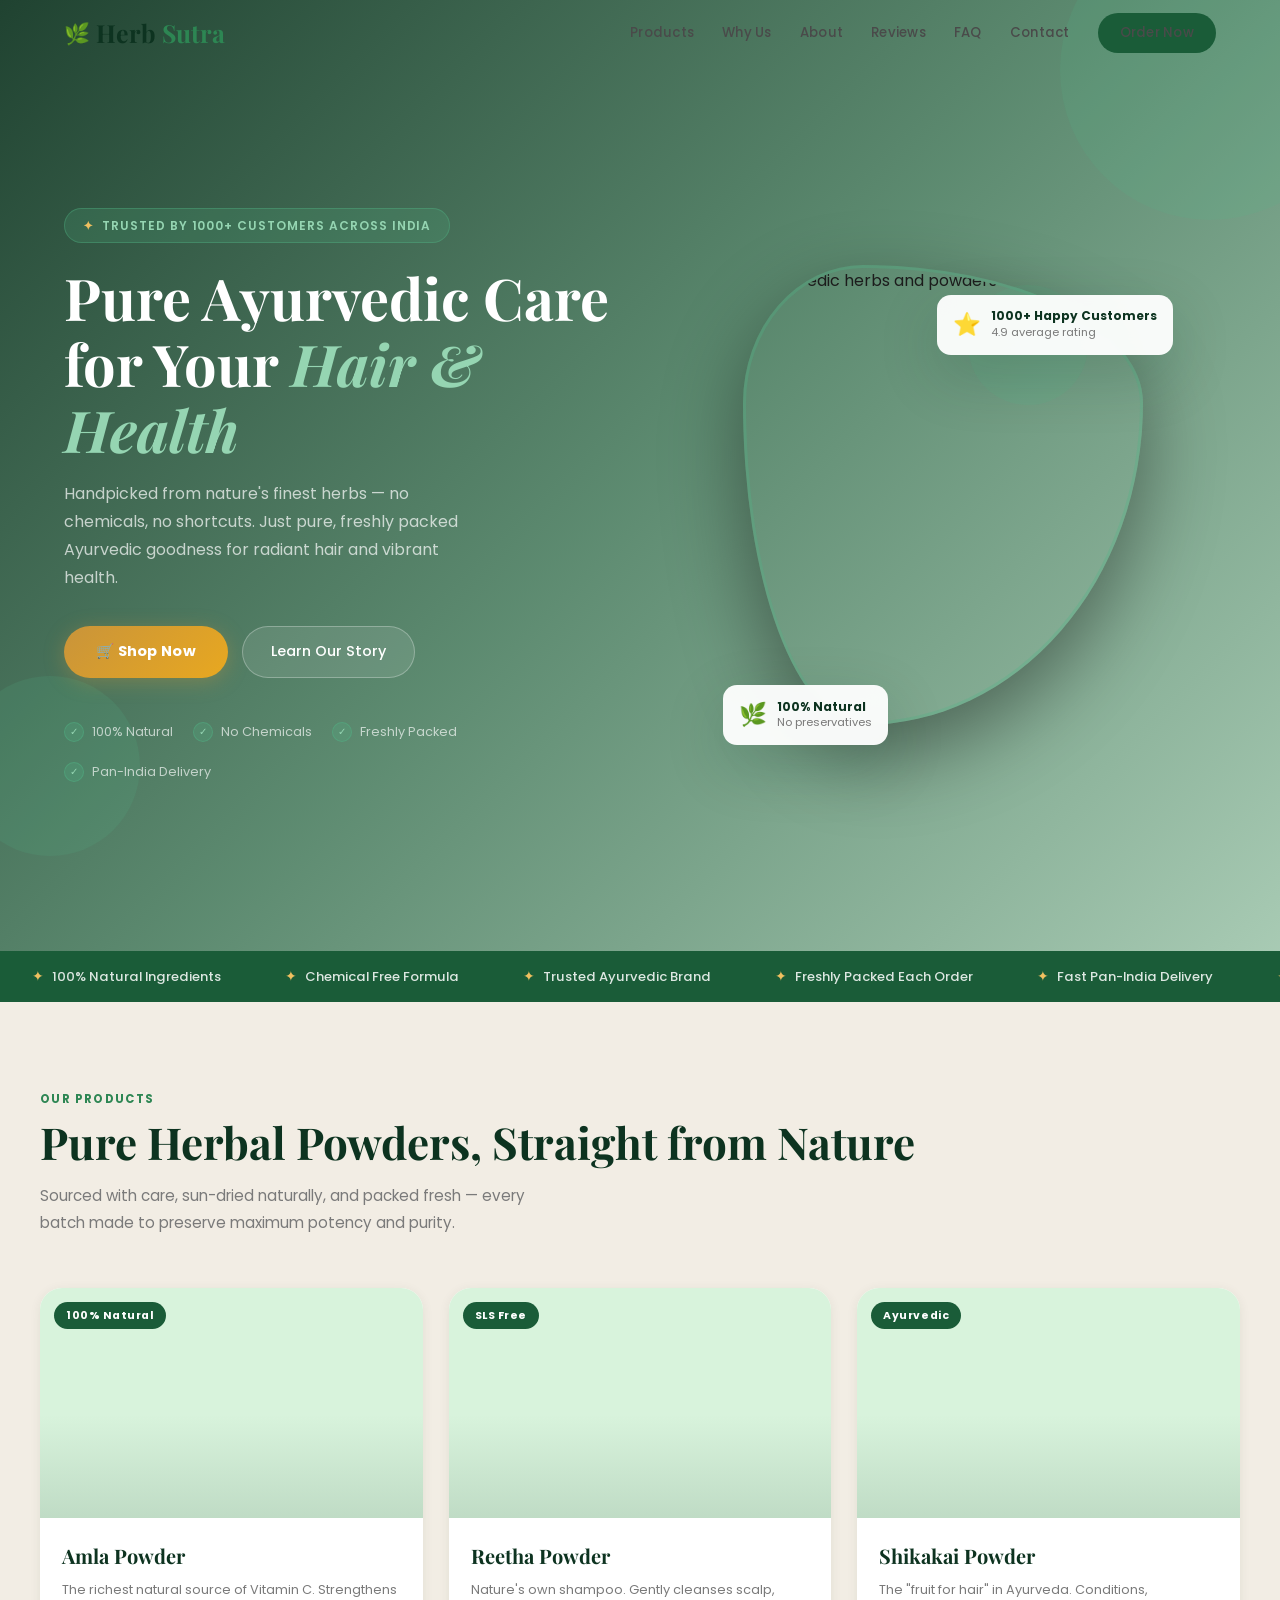
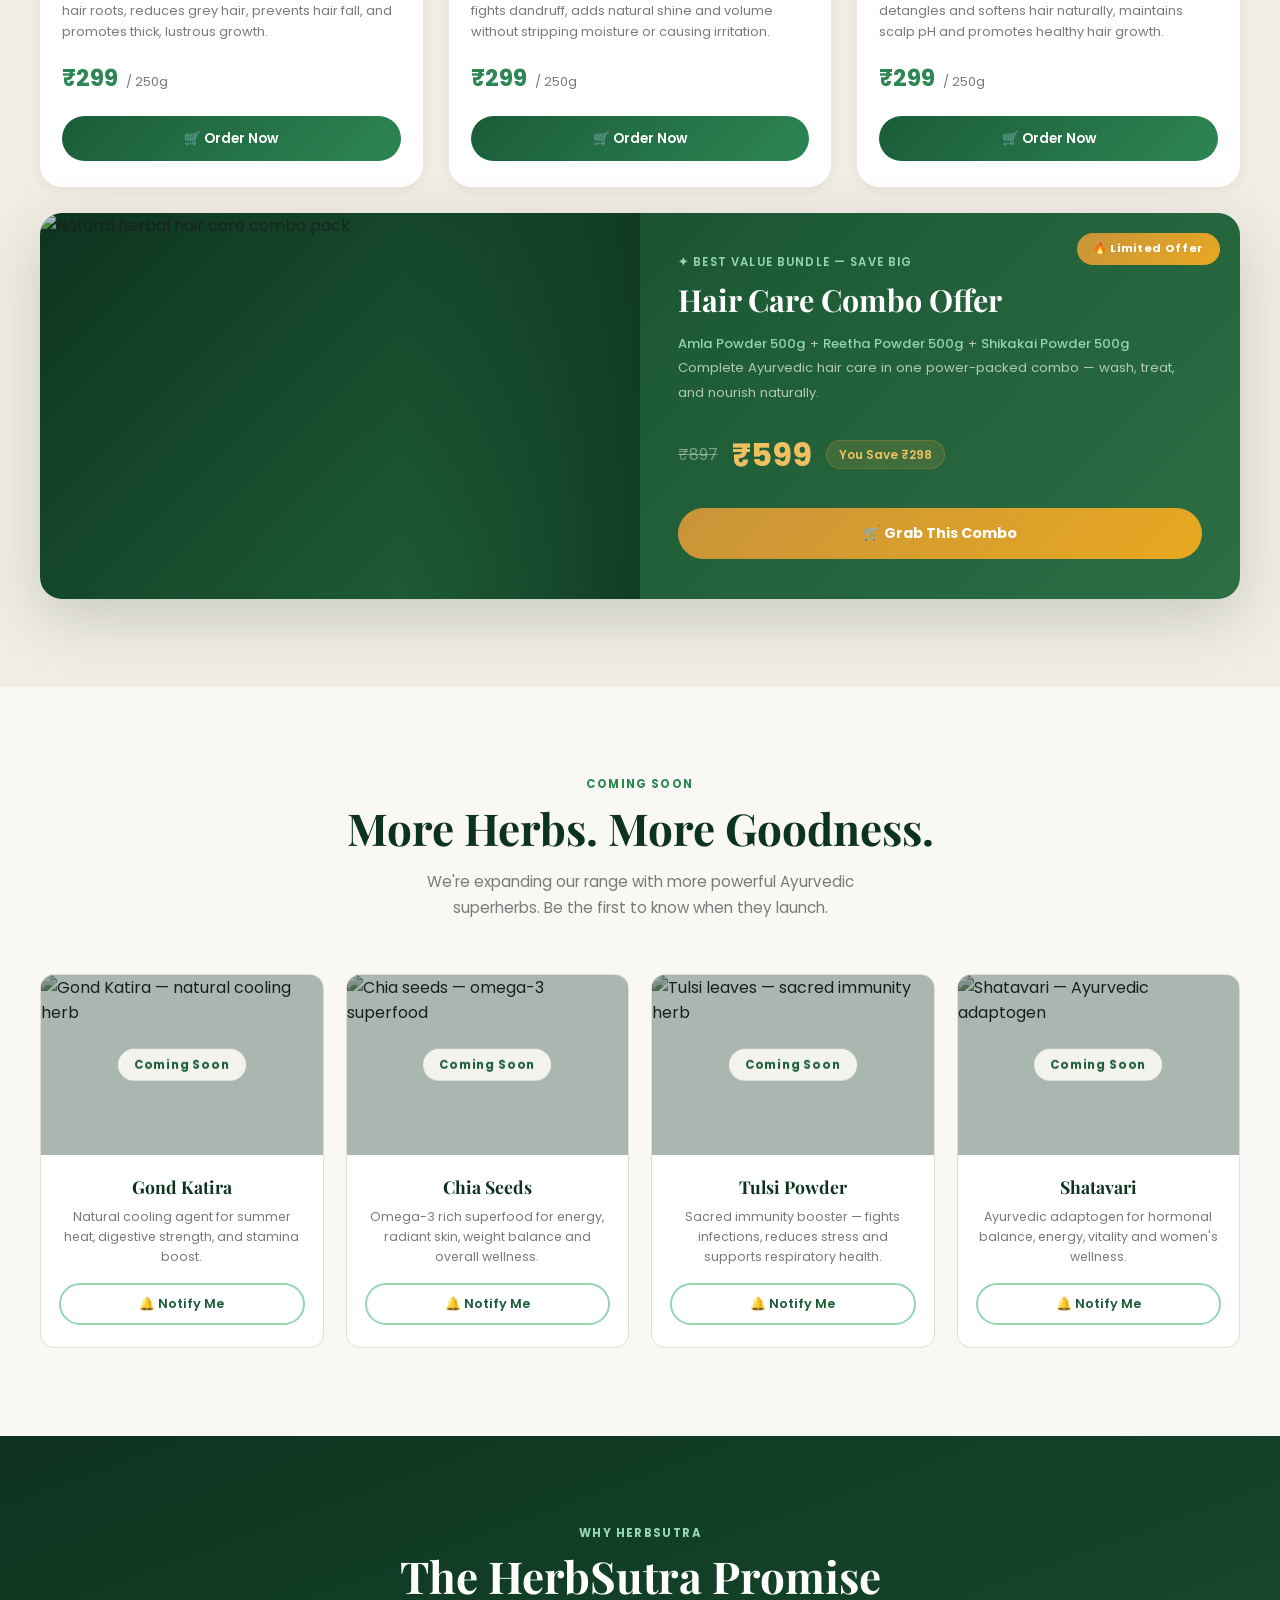
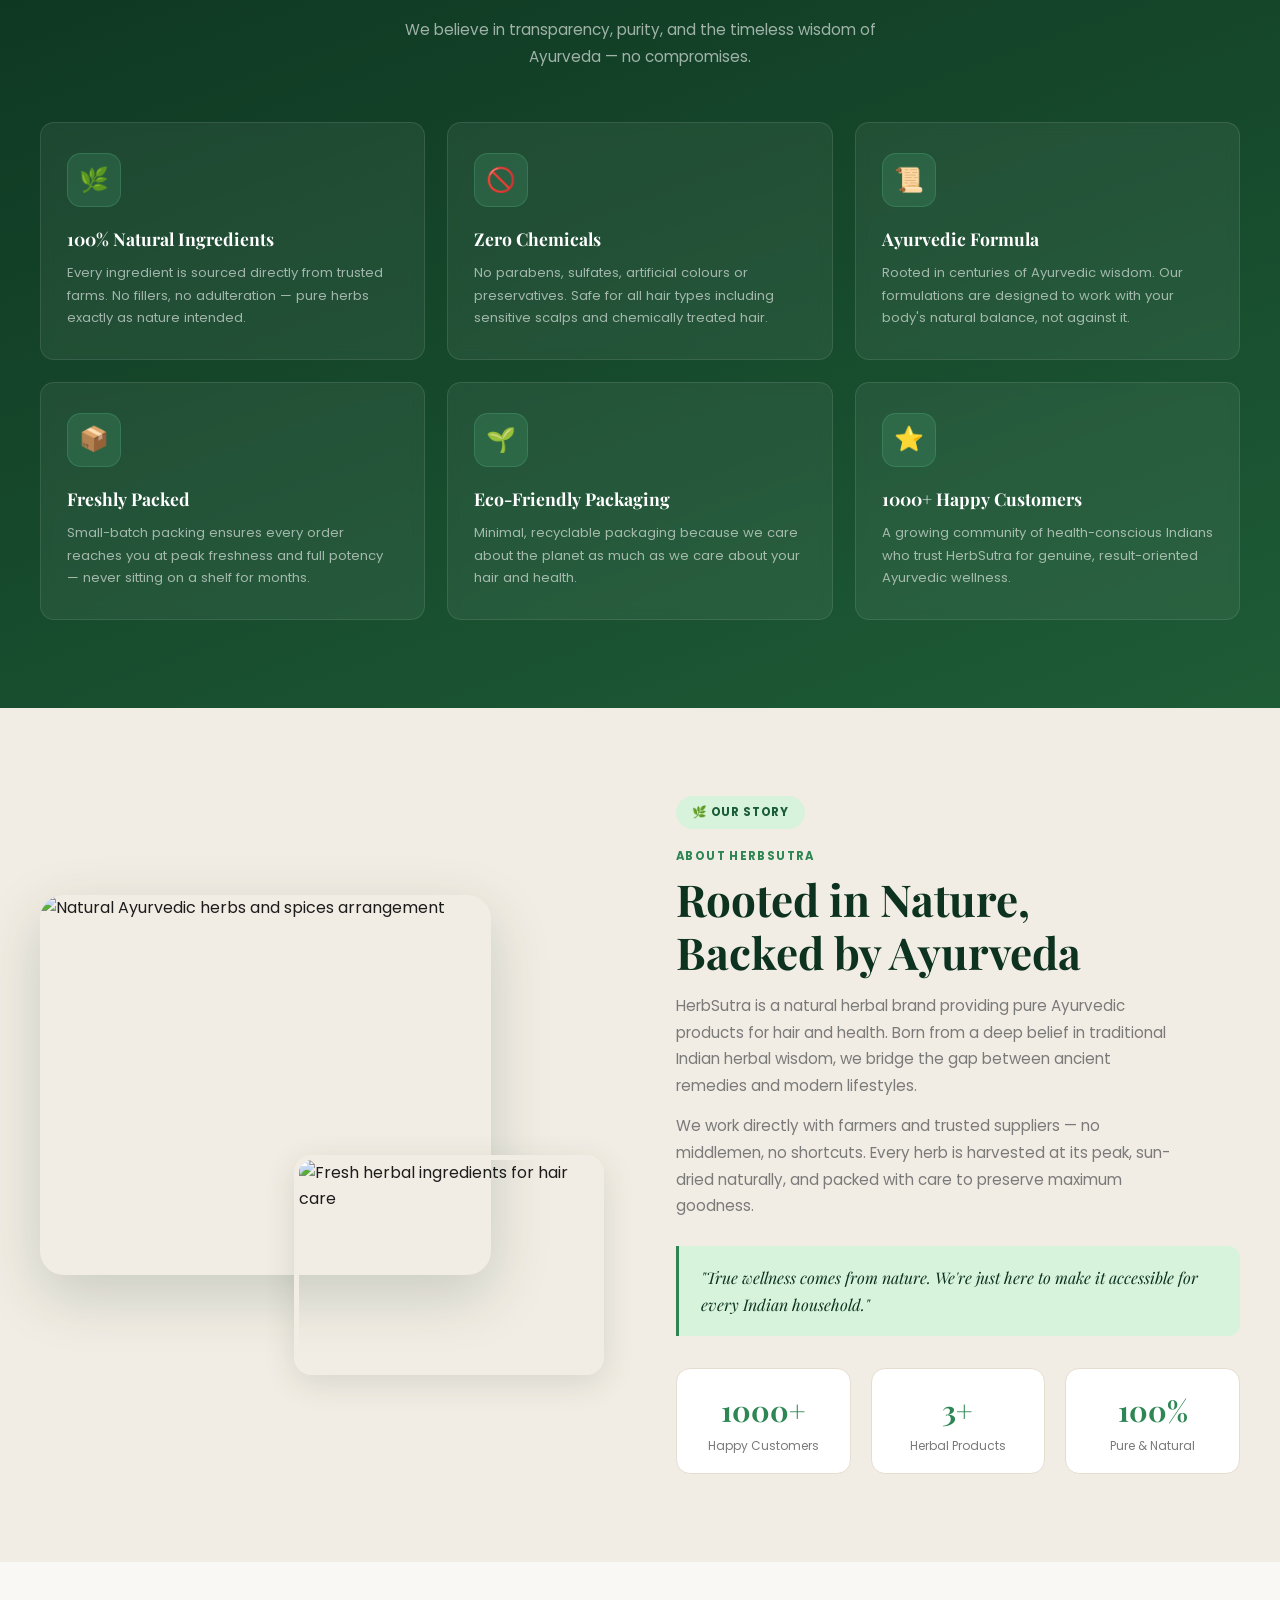
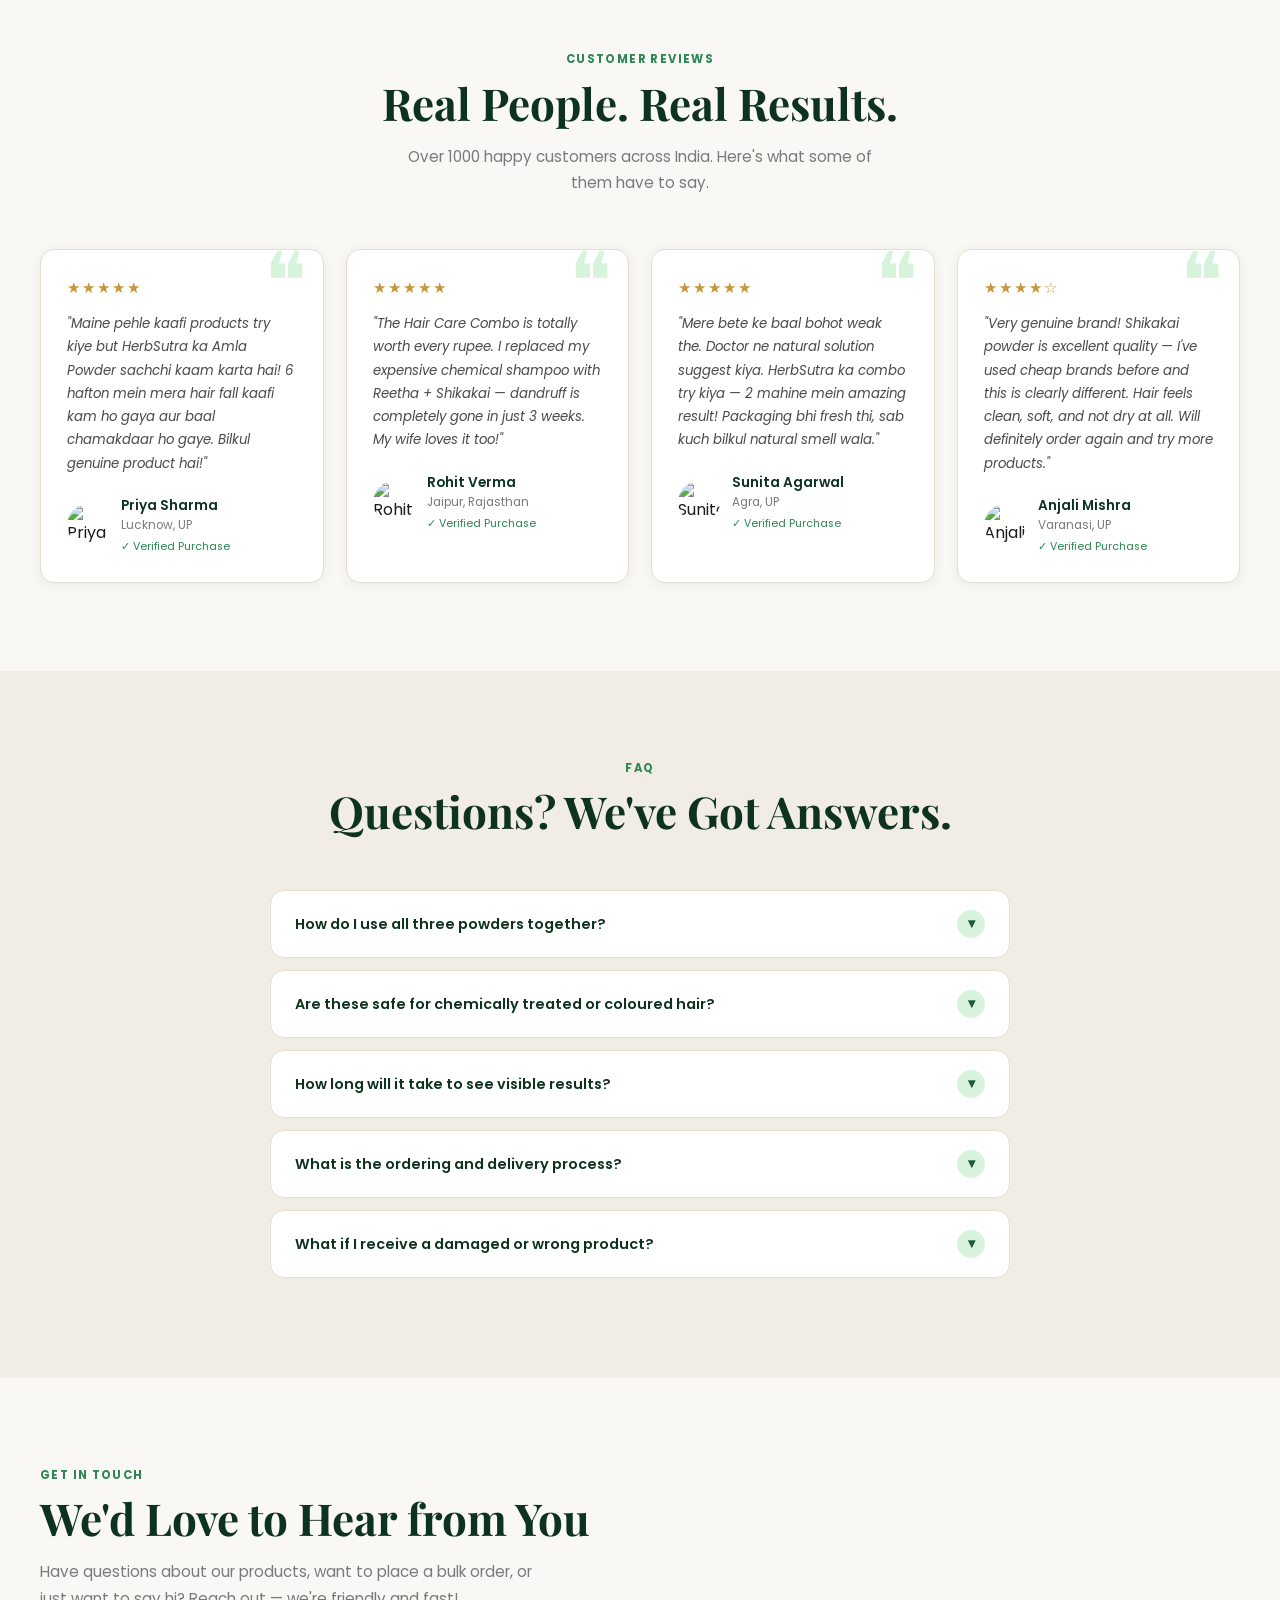
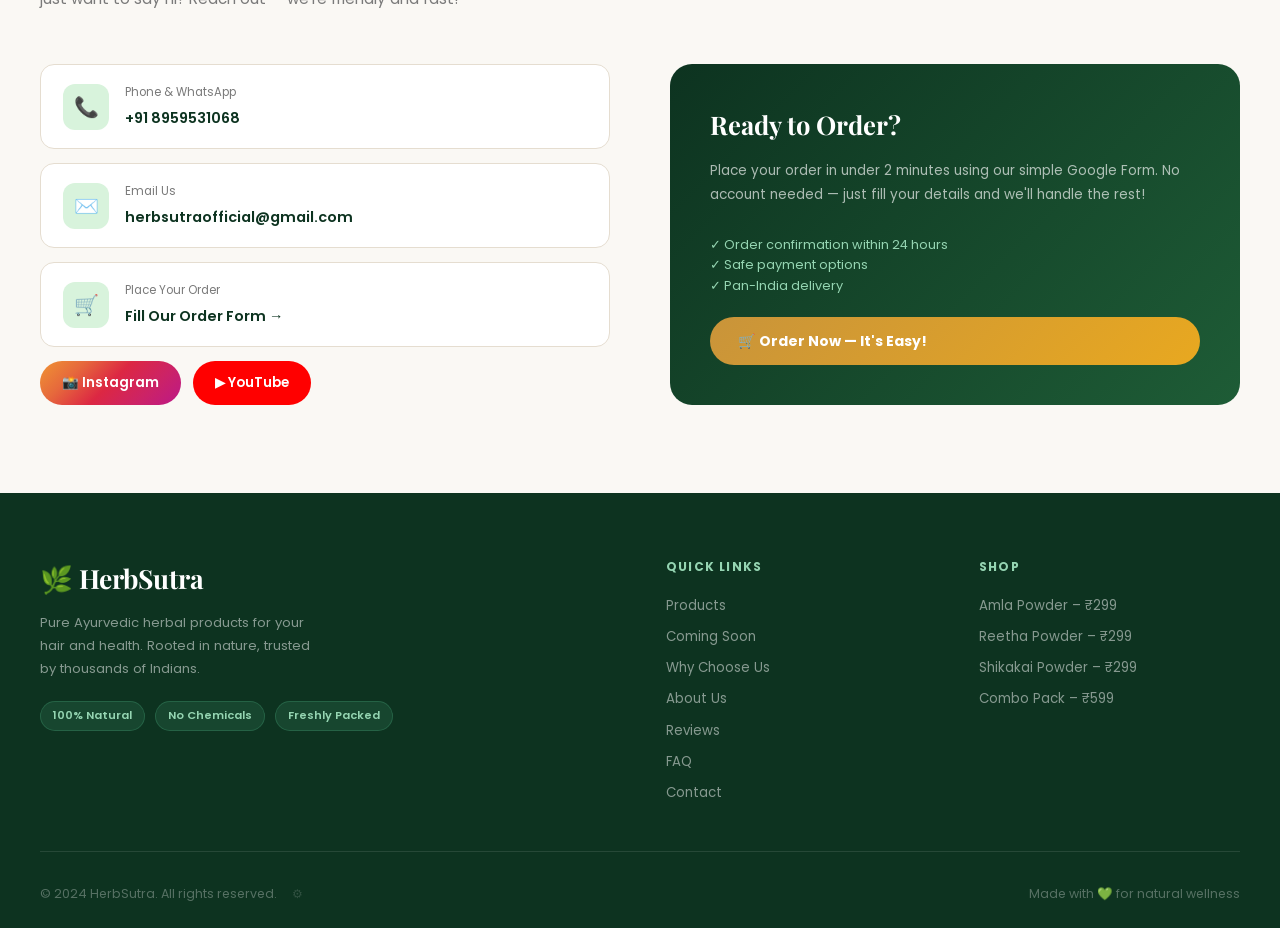
==== commit a45d2a27: "Update index.html" ====
--- a/index.html
+++ b/index.html
@@ -30,12 +30,10 @@
 --s3:0 20px 60px rgba(13,51,32,.18);
 }
 
-/* ── SCROLLBAR ── */
 ::-webkit-scrollbar{width:6px}
 ::-webkit-scrollbar-track{background:#f0ede8}
 ::-webkit-scrollbar-thumb{background:var(--g3);border-radius:3px}
 
-/* ── KEYFRAMES ── */
 @keyframes fadeUp{from{opacity:0;transform:translateY(28px)}to{opacity:1;transform:translateY(0)}}
 @keyframes fadeIn{from{opacity:0}to{opacity:1}}
 @keyframes float{0%,100%{transform:translateY(0)}50%{transform:translateY(-10px)}}
@@ -43,11 +41,11 @@
 @keyframes shimmer{0%{background-position:-400px 0}100%{background-position:400px 0}}
 @keyframes spin{from{transform:rotate(0)}to{transform:rotate(360deg)}}
 @keyframes marquee{0%{transform:translateX(0)}100%{transform:translateX(-50%)}}
+@keyframes slideUp{from{opacity:0;transform:translateY(30px)}to{opacity:1;transform:translateY(0)}}
 
 .reveal{opacity:0;transform:translateY(26px);transition:opacity .65s ease,transform .65s ease}
 .reveal.on{opacity:1;transform:translateY(0)}
 
-/* ── NAVBAR ── */
 #nav{position:fixed;top:0;left:0;right:0;z-index:1000;transition:all .3s}
 #nav.solid{background:rgba(250,248,244,.96);backdrop-filter:blur(18px);box-shadow:0 2px 20px rgba(13,51,32,.09)}
 .nav-w{max-width:1200px;margin:0 auto;padding:0 24px;height:66px;display:flex;align-items:center;justify-content:space-between}
@@ -69,7 +67,6 @@
 .mob-menu a:hover{background:var(--g6);color:var(--g2)}
 .mob-menu .mob-cta{color:var(--g3);font-weight:700}
 
-/* ── HERO ── */
 #hero{min-height:100vh;position:relative;display:flex;align-items:center;overflow:hidden}
 .hero-bg{position:absolute;inset:0;background:url('https://images.unsplash.com/photo-1466637574441-749b8f19452f?w=1600&q=80') center/cover no-repeat;filter:brightness(.38) saturate(1.2)}
 .hero-overlay{position:absolute;inset:0;background:linear-gradient(135deg,rgba(13,51,32,.92) 0%,rgba(26,92,56,.7) 50%,rgba(45,134,83,.4) 100%)}
@@ -102,13 +99,11 @@
 .hbf-txt{font-size:.75rem;font-weight:700;color:var(--g1);line-height:1.3}
 .hbf-sub{font-size:.7rem;color:var(--light);font-weight:400}
 
-/* ── MARQUEE ── */
 #marquee{background:var(--g2);padding:14px 0;overflow:hidden}
 .marquee-track{display:flex;width:max-content;animation:marquee 20s linear infinite}
 .marquee-item{display:flex;align-items:center;gap:8px;padding:0 32px;color:rgba(255,255,255,.85);font-size:.82rem;font-weight:500;white-space:nowrap}
 .marquee-dot{color:var(--amber2);font-size:.9rem}
 
-/* ── SECTION COMMON ── */
 section{padding:88px 24px}
 .sw{max-width:1200px;margin:0 auto}
 .stag{font-size:.72rem;font-weight:700;letter-spacing:.12em;text-transform:uppercase;color:var(--g3);display:block;margin-bottom:8px}
@@ -118,7 +113,6 @@
 .shdr.ctr{text-align:center}
 .shdr.ctr .ss{margin:0 auto}
 
-/* ── PRODUCTS ── */
 #products{background:var(--beige2)}
 .pg{display:grid;grid-template-columns:repeat(3,1fr);gap:26px}
 .pc{background:var(--white);border-radius:var(--rl);overflow:hidden;box-shadow:var(--s1);transition:transform .3s,box-shadow .3s;position:relative}
@@ -137,7 +131,6 @@
 .btn-order{width:100%;padding:12px;border-radius:50px;background:linear-gradient(135deg,var(--g2),var(--g3));color:#fff;font-size:.85rem;font-weight:600;border:none;transition:all .25s;display:flex;align-items:center;justify-content:center;gap:7px}
 .btn-order:hover{transform:translateY(-1px);box-shadow:0 6px 20px rgba(29,92,56,.3)}
 
-/* ── COMBO ── */
 .combo-wrap{margin-top:26px;background:linear-gradient(135deg,var(--g1) 0%,#1e5c36 50%,#2d6e45 100%);border-radius:var(--rl);overflow:hidden;box-shadow:var(--s3);display:grid;grid-template-columns:1fr 1fr;transition:transform .3s;position:relative}
 .combo-wrap:hover{transform:translateY(-5px)}
 .combo-lim{position:absolute;top:20px;right:20px;background:linear-gradient(135deg,var(--amber),#e8a820);color:#fff;font-size:.7rem;font-weight:700;letter-spacing:.06em;padding:7px 16px;border-radius:50px;animation:pulse 2.5s ease-in-out infinite;z-index:2}
@@ -157,7 +150,6 @@
 .btn-combo{display:inline-flex;align-items:center;justify-content:center;gap:8px;background:linear-gradient(135deg,var(--amber),#e8a820);color:#fff;padding:14px 36px;border-radius:50px;font-size:.9rem;font-weight:700;border:none;transition:all .25s;cursor:pointer}
 .btn-combo:hover{transform:translateY(-2px);box-shadow:0 8px 28px rgba(201,148,58,.45)}
 
-/* ── UPCOMING ── */
 #upcoming{background:var(--beige)}
 .ug{display:grid;grid-template-columns:repeat(4,1fr);gap:22px}
 .uc{background:var(--white);border-radius:var(--r);overflow:hidden;border:1px solid var(--beige3);transition:all .3s;position:relative}
@@ -173,7 +165,6 @@
 .btn-notify{width:100%;padding:10px;border-radius:50px;background:transparent;color:var(--g2);font-size:.8rem;font-weight:600;border:2px solid var(--g5);transition:all .25s}
 .btn-notify:hover,.btn-notify.done{background:var(--g6);border-color:var(--g4);color:var(--g2)}
 
-/* ── WHY ── */
 #why{background:linear-gradient(160deg,var(--g1) 0%,#1e5c36 100%)}
 #why .sh{color:#fff}
 #why .stag{color:var(--g5)}
@@ -185,7 +176,6 @@
 .wc-t{font-family:'Playfair Display',serif;font-size:1.1rem;font-weight:700;color:#fff;margin-bottom:9px}
 .wc-d{font-size:.82rem;color:rgba(255,255,255,.58);line-height:1.7}
 
-/* ── ABOUT ── */
 #about{background:var(--beige2)}
 .about-g{display:grid;grid-template-columns:1fr 1fr;gap:72px;align-items:center}
 .about-imgs{position:relative;height:480px}
@@ -198,7 +188,6 @@
 .stat-n{font-family:'Playfair Display',serif;font-size:1.8rem;font-weight:700;color:var(--g3)}
 .stat-l{font-size:.75rem;color:var(--light);margin-top:3px}
 
-/* ── TESTIMONIALS ── */
 #testi{background:var(--beige)}
 .tg{display:grid;grid-template-columns:repeat(4,1fr);gap:22px}
 .tc{background:var(--white);border-radius:var(--r);padding:26px;border:1px solid var(--beige3);box-shadow:var(--s1);transition:all .3s;position:relative;overflow:hidden}
@@ -212,7 +201,6 @@
 .tc-loc{font-size:.74rem;color:var(--light)}
 .tc-ver{font-size:.68rem;color:var(--g3);margin-top:3px}
 
-/* ── FAQ ── */
 #faq{background:var(--beige2)}
 .faq-l{max-width:740px;margin:0 auto}
 .fi{background:var(--white);border-radius:var(--r);margin-bottom:12px;border:1px solid var(--beige3);overflow:hidden;transition:box-shadow .3s}
@@ -223,7 +211,6 @@
 .fa{max-height:0;overflow:hidden;transition:max-height .4s ease;padding:0 24px;font-size:.84rem;color:var(--light);line-height:1.78}
 .fi.open .fa{max-height:220px;padding-bottom:20px}
 
-/* ── CONTACT ── */
 #contact{background:var(--beige)}
 .cg{display:grid;grid-template-columns:1fr 1fr;gap:60px;align-items:start}
 .ci{display:flex;align-items:center;gap:16px;padding:18px 22px;background:var(--white);border-radius:var(--r);border:1px solid var(--beige3);margin-bottom:14px;transition:all .3s}
@@ -242,7 +229,6 @@
 .btn-form{display:inline-flex;align-items:center;gap:8px;background:linear-gradient(135deg,var(--amber),#e8a820);color:#fff;padding:13px 28px;border-radius:50px;font-size:.88rem;font-weight:700;border:none;cursor:pointer;transition:all .25s;margin-top:20px}
 .btn-form:hover{transform:translateY(-2px);box-shadow:0 8px 24px rgba(201,148,58,.4)}
 
-/* ── FOOTER ── */
 footer{background:var(--g1);padding:64px 24px 24px}
 .fw{max-width:1200px;margin:0 auto}
 .ft{display:grid;grid-template-columns:2.2fr 1fr 1fr;gap:52px;padding-bottom:48px;border-bottom:1px solid rgba(255,255,255,.1);margin-bottom:32px}
@@ -258,15 +244,87 @@
 .fb-copy{font-size:.78rem;color:rgba(255,255,255,.3)}
 .fb-love{font-size:.78rem;color:rgba(255,255,255,.3)}
 .fb-love span{color:var(--g5)}
-
-/* ── TOAST & BACK-TO-TOP ── */
+.admin-link{color:rgba(255,255,255,.15);cursor:pointer;transition:color .2s;margin-left:12px}
+.admin-link:hover{color:rgba(255,255,255,.4)}
+
 #toast{position:fixed;bottom:24px;left:50%;transform:translateX(-50%) translateY(16px);background:var(--g1);color:#fff;padding:12px 26px;border-radius:50px;font-size:.84rem;opacity:0;pointer-events:none;z-index:9999;transition:all .3s;box-shadow:var(--s3);white-space:nowrap}
 #toast.on{opacity:1;transform:translateX(-50%) translateY(0)}
 #btt{position:fixed;bottom:28px;right:28px;width:44px;height:44px;border-radius:50%;background:var(--g2);color:#fff;display:flex;align-items:center;justify-content:center;font-size:1.1rem;cursor:pointer;border:none;box-shadow:var(--s2);opacity:0;pointer-events:none;transition:all .3s;z-index:888}
 #btt.on{opacity:1;pointer-events:all}
 #btt:hover{background:var(--g1);transform:translateY(-2px)}
 
-/* ── RESPONSIVE ── */
+/* Admin Panel Styles */
+.admin-overlay{display:none;position:fixed;top:0;left:0;width:100%;height:100%;background:rgba(0,0,0,.6);backdrop-filter:blur(8px);z-index:2000;justify-content:center;align-items:flex-start;padding:30px 20px;overflow-y:auto}
+.admin-overlay.active{display:flex}
+.admin-panel{background:var(--white);border-radius:24px;width:100%;max-width:950px;box-shadow:var(--s3);overflow:hidden;animation:slideUp .4s ease}
+.admin-header{background:linear-gradient(135deg,var(--g1),var(--g2));padding:28px 32px;color:#fff;display:flex;justify-content:space-between;align-items:center}
+.admin-header h2{font-family:'Playfair Display',serif;font-size:1.5rem;display:flex;align-items:center;gap:10px}
+.admin-close{background:rgba(255,255,255,.15);border:none;color:#fff;width:42px;height:42px;border-radius:50%;font-size:1.4rem;cursor:pointer;transition:all .3s;display:flex;align-items:center;justify-content:center}
+.admin-close:hover{background:rgba(255,255,255,.25);transform:rotate(90deg)}
+.admin-body{padding:32px}
+.admin-form{background:var(--beige2);padding:28px;border-radius:18px;margin-bottom:28px}
+.admin-form h3{font-family:'Playfair Display',serif;color:var(--g1);margin-bottom:22px;font-size:1.15rem;display:flex;align-items:center;gap:8px}
+.form-row{display:grid;grid-template-columns:1fr 1fr;gap:16px;margin-bottom:16px}
+.form-group{display:flex;flex-direction:column}
+.form-group.full{grid-column:1/-1}
+.form-group label{font-size:.82rem;font-weight:600;color:var(--mid);margin-bottom:6px}
+.form-group input,.form-group textarea,.form-group select{padding:12px 16px;border:2px solid var(--beige3);border-radius:12px;font-family:'Poppins',sans-serif;font-size:.9rem;transition:all .2s;outline:none;background:var(--white)}
+.form-group input:focus,.form-group textarea:focus,.form-group select:focus{border-color:var(--g3);box-shadow:0 0 0 3px rgba(45,134,83,.1)}
+.form-group textarea{resize:vertical;min-height:80px}
+.image-upload-area{border:2px dashed var(--beige3);border-radius:14px;padding:28px;text-align:center;cursor:pointer;transition:all .3s;background:var(--white);position:relative}
+.image-upload-area:hover{border-color:var(--g3);background:var(--g6)}
+.image-upload-area.dragover{border-color:var(--g3);background:var(--g6);transform:scale(1.01)}
+.image-upload-area input[type="file"]{position:absolute;inset:0;opacity:0;cursor:pointer}
+.image-upload-area .upload-icon{font-size:2.5rem;margin-bottom:10px}
+.image-upload-area p{color:var(--light);font-size:.85rem;margin-bottom:6px}
+.image-upload-area small{color:var(--light);font-size:.75rem}
+.image-preview{margin-top:16px;position:relative;display:inline-block}
+.image-preview img{max-width:200px;max-height:150px;border-radius:12px;object-fit:cover;box-shadow:var(--s1)}
+.image-preview .remove-img{position:absolute;top:-8px;right:-8px;width:26px;height:26px;border-radius:50%;background:#ff4757;color:#fff;border:none;font-size:.9rem;cursor:pointer;display:flex;align-items:center;justify-content:center;transition:transform .2s}
+.image-preview .remove-img:hover{transform:scale(1.1)}
+.admin-btns{display:flex;gap:12px;margin-top:20px}
+.btn-save{background:linear-gradient(135deg,var(--g2),var(--g3));color:#fff;padding:12px 28px;border-radius:50px;font-weight:600;border:none;transition:all .25s}
+.btn-save:hover{transform:translateY(-2px);box-shadow:0 6px 20px rgba(45,134,83,.3)}
+.btn-reset{background:var(--beige3);color:var(--mid);padding:12px 28px;border-radius:50px;font-weight:600;border:none;transition:all .25s}
+.btn-reset:hover{background:#ddd}
+.admin-products-list h3{font-family:'Playfair Display',serif;color:var(--g1);margin-bottom:18px;font-size:1.15rem}
+.admin-product-item{display:flex;align-items:center;gap:18px;padding:18px;background:var(--beige2);border-radius:14px;margin-bottom:14px;transition:all .3s}
+.admin-product-item:hover{box-shadow:var(--s1);transform:translateX(4px)}
+.admin-product-item img{width:70px;height:70px;object-fit:cover;border-radius:12px;flex-shrink:0}
+.admin-product-info{flex:1}
+.admin-product-info h4{font-size:1rem;color:var(--g1);margin-bottom:4px}
+.admin-product-info p{font-size:.78rem;color:var(--light);margin-bottom:4px;display:-webkit-box;-webkit-line-clamp:1;-webkit-box-orient:vertical;overflow:hidden}
+.admin-product-info span{color:var(--g3);font-weight:700;font-size:.95rem}
+.admin-product-info .badge-info{font-size:.7rem;color:var(--amber);margin-left:8px;font-weight:500}
+.admin-actions{display:flex;gap:10px}
+.btn-edit,.btn-delete{padding:10px 18px;border:none;border-radius:10px;font-family:'Poppins',sans-serif;font-size:.8rem;font-weight:600;cursor:pointer;transition:all .25s;display:flex;align-items:center;gap:5px}
+.btn-edit{background:var(--g6);color:var(--g2)}
+.btn-edit:hover{background:var(--g5)}
+.btn-delete{background:#ffe0e3;color:#dc3545}
+.btn-delete:hover{background:#ffccd2}
+.no-products{text-align:center;padding:40px;color:var(--light)}
+.no-products .empty-icon{font-size:3rem;margin-bottom:12px}
+
+/* Admin Login */
+.admin-login-overlay{display:none;position:fixed;top:0;left:0;width:100%;height:100%;background:rgba(0,0,0,.6);backdrop-filter:blur(8px);z-index:2000;justify-content:center;align-items:center;padding:20px}
+.admin-login-overlay.active{display:flex}
+.admin-login-box{background:var(--white);padding:40px;border-radius:24px;max-width:400px;width:100%;text-align:center;animation:slideUp .4s ease;box-shadow:var(--s3)}
+.admin-login-box .login-icon{font-size:3rem;margin-bottom:16px}
+.admin-login-box h3{font-family:'Playfair Display',serif;color:var(--g1);margin-bottom:8px;font-size:1.4rem}
+.admin-login-box p{color:var(--light);font-size:.85rem;margin-bottom:24px}
+.admin-login-box input{width:100%;padding:14px 18px;border:2px solid var(--beige3);border-radius:12px;font-family:'Poppins',sans-serif;font-size:1rem;margin-bottom:16px;outline:none;transition:all .2s;text-align:center}
+.admin-login-box input:focus{border-color:var(--g3)}
+.login-error{color:#dc3545;font-size:.82rem;margin-bottom:12px;display:none}
+.login-btns{display:flex;flex-direction:column;gap:10px}
+.btn-login{background:linear-gradient(135deg,var(--g2),var(--g3));color:#fff;padding:14px;border-radius:50px;font-weight:600;border:none;font-size:.95rem;cursor:pointer;transition:all .25s}
+.btn-login:hover{transform:translateY(-2px);box-shadow:0 6px 20px rgba(45,134,83,.3)}
+.btn-cancel-login{background:var(--beige3);color:var(--mid);padding:12px;border-radius:50px;font-weight:500;border:none;font-size:.9rem;cursor:pointer;transition:all .25s}
+.btn-cancel-login:hover{background:#ddd}
+
+/* Combo Section Admin */
+.combo-section-admin{margin-top:28px;padding-top:28px;border-top:2px solid var(--beige3)}
+.combo-section-admin h4{font-family:'Playfair Display',serif;color:var(--g1);margin-bottom:18px;font-size:1.1rem}
+
 @media(max-width:1024px){
   .hero-c{grid-template-columns:1fr;text-align:center}
   .hero-sub{margin:0 auto 34px}
@@ -285,6 +343,7 @@
   .combo-img-side{min-height:200px}
   .ft{grid-template-columns:1fr 1fr;gap:36px}
   .cg{grid-template-columns:1fr;gap:36px}
+  .form-row{grid-template-columns:1fr}
 }
 @media(max-width:768px){
   section{padding:64px 20px}
@@ -299,6 +358,8 @@
   .fb{flex-direction:column;text-align:center}
   .combo-body{padding:28px 24px}
   .social-row{flex-direction:column}
+  .admin-product-item{flex-direction:column;text-align:center}
+  .admin-actions{width:100%;justify-content:center}
 }
 @media(max-width:480px){
   .ug{grid-template-columns:1fr}
@@ -383,7 +444,6 @@
     <div class="marquee-item"><span class="marquee-dot">✦</span> Fast Pan-India Delivery</div>
     <div class="marquee-item"><span class="marquee-dot">✦</span> 1000+ Happy Customers</div>
     <div class="marquee-item"><span class="marquee-dot">✦</span> Eco-Friendly Packaging</div>
-    <!-- duplicate for seamless loop -->
     <div class="marquee-item"><span class="marquee-dot">✦</span> 100% Natural Ingredients</div>
     <div class="marquee-item"><span class="marquee-dot">✦</span> Chemical Free Formula</div>
     <div class="marquee-item"><span class="marquee-dot">✦</span> Trusted Ayurvedic Brand</div>
@@ -402,69 +462,27 @@
       <h2 class="sh">Pure Herbal Powders, Straight from Nature</h2>
       <p class="ss">Sourced with care, sun-dried naturally, and packed fresh — every batch made to preserve maximum potency and purity.</p>
     </header>
-    <div class="pg">
-
-      <!-- Amla -->
-      <article class="pc reveal">
-        <div class="pc-img">
-          <span class="nat-badge">100% Natural</span>
-          <img src="https://images.unsplash.com/photo-1609501676725-7186f017a4b7?w=600&q=80" alt="Amla powder in a wooden bowl with fresh amla berries" loading="lazy"/>
-        </div>
-        <div class="pc-body">
-          <h3 class="pc-name">Amla Powder</h3>
-          <p class="pc-desc">The richest natural source of Vitamin C. Strengthens hair roots, reduces grey hair, prevents hair fall, and promotes thick, lustrous growth.</p>
-          <div class="pc-price"><span class="pc-price-val">₹299</span><span class="pc-price-wt">/ 250g</span></div>
-          <a href="https://docs.google.com/forms/d/e/1FAIpQLSfpJe58MwoYO_nioucPZUZn5RtTvZXjw187i0zXlWCCm9kZEw/viewform" target="_blank" rel="noopener" class="btn-order">🛒 Order Now</a>
-        </div>
-      </article>
-
-      <!-- Reetha -->
-      <article class="pc reveal">
-        <div class="pc-img">
-          <span class="nat-badge">SLS Free</span>
-          <img src="https://images.unsplash.com/photo-1556228453-efd6c1ff04f6?w=600&q=80" alt="Reetha soapnut powder — natural herbal cleanser" loading="lazy"/>
-        </div>
-        <div class="pc-body">
-          <h3 class="pc-name">Reetha Powder</h3>
-          <p class="pc-desc">Nature's own shampoo. Gently cleanses scalp, fights dandruff, adds natural shine and volume without stripping moisture or causing irritation.</p>
-          <div class="pc-price"><span class="pc-price-val">₹299</span><span class="pc-price-wt">/ 250g</span></div>
-          <a href="https://docs.google.com/forms/d/e/1FAIpQLSfpJe58MwoYO_nioucPZUZn5RtTvZXjw187i0zXlWCCm9kZEw/viewform" target="_blank" rel="noopener" class="btn-order">🛒 Order Now</a>
-        </div>
-      </article>
-
-      <!-- Shikakai -->
-      <article class="pc reveal">
-        <div class="pc-img">
-          <span class="nat-badge">Ayurvedic</span>
-          <img src="https://images.unsplash.com/photo-1631730359585-38a4935cbec4?w=600&q=80" alt="Shikakai powder — herbal hair conditioner" loading="lazy"/>
-        </div>
-        <div class="pc-body">
-          <h3 class="pc-name">Shikakai Powder</h3>
-          <p class="pc-desc">The "fruit for hair" in Ayurveda. Conditions, detangles and softens hair naturally, maintains scalp pH and promotes healthy hair growth.</p>
-          <div class="pc-price"><span class="pc-price-val">₹299</span><span class="pc-price-wt">/ 250g</span></div>
-          <a href="https://docs.google.com/forms/d/e/1FAIpQLSfpJe58MwoYO_nioucPZUZn5RtTvZXjw187i0zXlWCCm9kZEw/viewform" target="_blank" rel="noopener" class="btn-order">🛒 Order Now</a>
-        </div>
-      </article>
-
+    <div class="pg" id="productsGrid">
+      <!-- Products loaded dynamically -->
     </div>
 
     <!-- COMBO -->
-    <div class="combo-wrap reveal">
+    <div class="combo-wrap reveal" id="comboSection">
       <span class="combo-lim">🔥 Limited Offer</span>
       <div class="combo-img-side">
-        <img src="https://images.unsplash.com/photo-1506905925346-21bda4d32df4?w=800&q=80" alt="Natural herbal hair care combo pack" loading="lazy"/>
+        <img id="comboImage" src="https://images.unsplash.com/photo-1506905925346-21bda4d32df4?w=800&q=80" alt="Natural herbal hair care combo pack" loading="lazy"/>
       </div>
       <div class="combo-body">
         <div class="combo-tag">✦ Best Value Bundle — Save Big</div>
-        <h3 class="combo-ttl">Hair Care Combo Offer</h3>
-        <p class="combo-inc">
+        <h3 class="combo-ttl" id="comboTitle">Hair Care Combo Offer</h3>
+        <p class="combo-inc" id="comboDesc">
           <span>Amla Powder 500g</span> + <span>Reetha Powder 500g</span> + <span>Shikakai Powder 500g</span><br/>
           Complete Ayurvedic hair care in one power-packed combo — wash, treat, and nourish naturally.
         </p>
         <div class="combo-prices">
-          <span class="combo-old">₹897</span>
-          <span class="combo-new">₹599</span>
-          <span class="combo-save">You Save ₹298</span>
+          <span class="combo-old" id="comboOldPrice">₹897</span>
+          <span class="combo-new" id="comboNewPrice">₹599</span>
+          <span class="combo-save" id="comboSave">You Save ₹298</span>
         </div>
         <a href="https://docs.google.com/forms/d/e/1FAIpQLSfpJe58MwoYO_nioucPZUZn5RtTvZXjw187i0zXlWCCm9kZEw/viewform" target="_blank" rel="noopener" class="btn-combo">🛒 Grab This Combo</a>
       </div>
@@ -749,55 +767,595 @@
       </div>
     </div>
     <div class="fb">
-      <span class="fb-copy">© 2024 HerbSutra. All rights reserved.</span>
+      <span class="fb-copy">© 2024 HerbSutra. All rights reserved. <a href="#admin" class="admin-link" id="adminTrigger">⚙</a></span>
       <span class="fb-love">Made with <span>💚</span> for natural wellness</span>
     </div>
   </div>
 </footer>
 
+<!-- Admin Login Overlay -->
+<div class="admin-login-overlay" id="adminLoginOverlay">
+  <div class="admin-login-box">
+    <div class="login-icon">🔐</div>
+    <h3>Admin Access</h3>
+    <p>Enter the admin password to continue</p>
+    <input type="password" id="adminPassword" placeholder="Enter password" onkeypress="if(event.key==='Enter')verifyAdmin()">
+    <div class="login-error" id="loginError">❌ Incorrect password. Try again.</div>
+    <div class="login-btns">
+      <button class="btn-login" onclick="verifyAdmin()">🔓 Login</button>
+      <button class="btn-cancel-login" onclick="closeAdminLogin()">Cancel</button>
+    </div>
+  </div>
+</div>
+
+<!-- Admin Panel -->
+<div class="admin-overlay" id="adminOverlay">
+  <div class="admin-panel">
+    <div class="admin-header">
+      <h2>⚙️ Admin Panel</h2>
+      <button class="admin-close" onclick="closeAdmin()">✕</button>
+    </div>
+    <div class="admin-body">
+      <!-- Add/Edit Product Form -->
+      <div class="admin-form">
+        <h3 id="formTitle">➕ Add New Product</h3>
+        <input type="hidden" id="editIndex" value="-1">
+        <div class="form-row">
+          <div class="form-group">
+            <label>Product Name *</label>
+            <input type="text" id="productName" placeholder="e.g. Amla Powder">
+          </div>
+          <div class="form-group">
+            <label>Price (₹) *</label>
+            <input type="number" id="productPrice" placeholder="e.g. 299">
+          </div>
+        </div>
+        <div class="form-row">
+          <div class="form-group">
+            <label>Weight/Quantity</label>
+            <input type="text" id="productWeight" placeholder="e.g. 250g">
+          </div>
+          <div class="form-group">
+            <label>Badge Text</label>
+            <input type="text" id="productBadge" placeholder="e.g. 100% Natural">
+          </div>
+        </div>
+        <div class="form-group full">
+          <label>Description</label>
+          <textarea id="productDesc" placeholder="Brief product description..."></textarea>
+        </div>
+        <div class="form-group full">
+          <label>Product Image *</label>
+          <div class="image-upload-area" id="imageUploadArea">
+            <input type="file" id="imageInput" accept="image/*" onchange="handleImageUpload(event)">
+            <div class="upload-icon">📷</div>
+            <p>Click to upload or drag & drop</p>
+            <small>Supports: JPG, PNG, GIF (Max 2MB)</small>
+          </div>
+          <div class="image-preview" id="imagePreview" style="display:none;">
+            <img id="previewImg" src="" alt="Preview">
+            <button class="remove-img" onclick="removeImage()">✕</button>
+          </div>
+          <input type="hidden" id="productImage" value="">
+        </div>
+        <div class="admin-btns">
+          <button class="btn-save" onclick="saveProduct()">💾 Save Product</button>
+          <button class="btn-reset" onclick="resetForm()">🔄 Reset</button>
+        </div>
+      </div>
+
+      <!-- Combo Section Edit -->
+      <div class="combo-section-admin">
+        <h4>🎁 Edit Combo Offer</h4>
+        <div class="form-row">
+          <div class="form-group">
+            <label>Combo Title</label>
+            <input type="text" id="comboTitleInput" placeholder="Hair Care Combo Offer">
+          </div>
+          <div class="form-group">
+            <label>New Price (₹)</label>
+            <input type="number" id="comboNewPriceInput" placeholder="599">
+          </div>
+        </div>
+        <div class="form-row">
+          <div class="form-group">
+            <label>Old Price (₹)</label>
+            <input type="number" id="comboOldPriceInput" placeholder="897">
+          </div>
+          <div class="form-group">
+            <label>Combo Image</label>
+            <input type="file" id="comboImageInput" accept="image/*" onchange="handleComboImageUpload(event)">
+          </div>
+        </div>
+        <div class="form-group full">
+          <label>Combo Description (use &lt;span&gt; for highlights)</label>
+          <textarea id="comboDescInput" placeholder="Amla + Reetha + Shikakai combo..."></textarea>
+        </div>
+        <button class="btn-save" onclick="saveCombo()">💾 Save Combo</button>
+      </div>
+
+      <!-- Products List -->
+      <div class="admin-products-list" style="margin-top:28px;">
+        <h3>📦 Current Products</h3>
+        <div id="adminProductsList"></div>
+      </div>
+    </div>
+  </div>
+</div>
+
 <div id="toast" role="status" aria-live="polite"></div>
 <button id="btt" onclick="window.scrollTo({top:0,behavior:'smooth'})" aria-label="Back to top">↑</button>
 
 <script>
-// Hamburger
-const hbg=document.getElementById('hbg'),mob=document.getElementById('mob');
-hbg.addEventListener('click',()=>mob.classList.toggle('open'));
-function cM(){mob.classList.remove('open')}
-
-// Navbar
-const nav=document.getElementById('nav');
-window.addEventListener('scroll',()=>{
-  nav.classList.toggle('solid',scrollY>20);
-  document.getElementById('btt').classList.toggle('on',scrollY>400);
+// ==========================================
+// CONSTANTS
+// ==========================================
+const ORDER_FORM_URL = "https://docs.google.com/forms/d/e/1FAIpQLSfpJe58MwoYO_nioucPZUZn5RtTvZXjw187i0zXlWCCm9kZEw/viewform";
+const ADMIN_PASSWORD = "herbsutra2025";
+
+// Default Products
+const DEFAULT_PRODUCTS = [
+  {
+    name: "Amla Powder",
+    price: 299,
+    weight: "250g",
+    badge: "100% Natural",
+    desc: "The richest natural source of Vitamin C. Strengthens hair roots, reduces grey hair, prevents hair fall, and promotes thick, lustrous growth.",
+    image: "https://images.unsplash.com/photo-1609501676725-7186f017a4b7?w=600&q=80"
+  },
+  {
+    name: "Reetha Powder",
+    price: 299,
+    weight: "250g",
+    badge: "SLS Free",
+    desc: "Nature's own shampoo. Gently cleanses scalp, fights dandruff, adds natural shine and volume without stripping moisture or causing irritation.",
+    image: "https://images.unsplash.com/photo-1556228453-efd6c1ff04f6?w=600&q=80"
+  },
+  {
+    name: "Shikakai Powder",
+    price: 299,
+    weight: "250g",
+    badge: "Ayurvedic",
+    desc: "The \"fruit for hair\" in Ayurveda. Conditions, detangles and softens hair naturally, maintains scalp pH and promotes healthy hair growth.",
+    image: "https://images.unsplash.com/photo-1631730359585-38a4935cbec4?w=600&q=80"
+  }
+];
+
+const DEFAULT_COMBO = {
+  title: "Hair Care Combo Offer",
+  desc: "<span>Amla Powder 500g</span> + <span>Reetha Powder 500g</span> + <span>Shikakai Powder 500g</span><br/>Complete Ayurvedic hair care in one power-packed combo — wash, treat, and nourish naturally.",
+  oldPrice: 897,
+  newPrice: 599,
+  image: "https://images.unsplash.com/photo-1506905925346-21bda4d32df4?w=800&q=80"
+};
+
+// ==========================================
+// LOCALSTORAGE FUNCTIONS
+// ==========================================
+function loadProducts() {
+  const data = localStorage.getItem('herbsutra_products');
+  if (!data) {
+    localStorage.setItem('herbsutra_products', JSON.stringify(DEFAULT_PRODUCTS));
+    return DEFAULT_PRODUCTS;
+  }
+  return JSON.parse(data);
+}
+
+function saveProductsToStorage(products) {
+  localStorage.setItem('herbsutra_products', JSON.stringify(products));
+}
+
+function addProduct(product) {
+  const products = loadProducts();
+  products.push(product);
+  saveProductsToStorage(products);
+  return products;
+}
+
+function updateProduct(index, product) {
+  const products = loadProducts();
+  if (index >= 0 && index < products.length) {
+    products[index] = product;
+    saveProductsToStorage(products);
+  }
+  return products;
+}
+
+function deleteProduct(index) {
+  const products = loadProducts();
+  if (index >= 0 && index < products.length) {
+    products.splice(index, 1);
+    saveProductsToStorage(products);
+  }
+  return products;
+}
+
+function loadCombo() {
+  const data = localStorage.getItem('herbsutra_combo');
+  if (!data) {
+    localStorage.setItem('herbsutra_combo', JSON.stringify(DEFAULT_COMBO));
+    return DEFAULT_COMBO;
+  }
+  return JSON.parse(data);
+}
+
+function saveComboToStorage(combo) {
+  localStorage.setItem('herbsutra_combo', JSON.stringify(combo));
+}
+
+// ==========================================
+// RENDER PRODUCTS
+// ==========================================
+function renderProducts() {
+  const products = loadProducts();
+  const grid = document.getElementById('productsGrid');
+  grid.innerHTML = '';
+
+  if (products.length === 0) {
+    grid.innerHTML = '<p style="text-align:center;color:var(--light);grid-column:1/-1;padding:40px;">No products available.</p>';
+    return;
+  }
+
+  products.forEach((product, index) => {
+    const card = document.createElement('article');
+    card.className = 'pc reveal on';
+    card.style.animationDelay = `${index * 0.1}s`;
+
+    card.innerHTML = `
+      <div class="pc-img">
+        ${product.badge ? `<span class="nat-badge">${product.badge}</span>` : ''}
+        <img src="${product.image}" alt="${product.name}" loading="lazy" onerror="this.src='https://images.unsplash.com/photo-1556228578-0d85b1a4d571?w=600'"/>
+      </div>
+      <div class="pc-body">
+        <h3 class="pc-name">${product.name}</h3>
+        <p class="pc-desc">${product.desc || ''}</p>
+        <div class="pc-price">
+          <span class="pc-price-val">₹${product.price}</span>
+          ${product.weight ? `<span class="pc-price-wt">/ ${product.weight}</span>` : ''}
+        </div>
+        <a href="${ORDER_FORM_URL}" target="_blank" rel="noopener" class="btn-order">🛒 Order Now</a>
+      </div>
+    `;
+    grid.appendChild(card);
+  });
+}
+
+function renderCombo() {
+  const combo = loadCombo();
+  document.getElementById('comboTitle').textContent = combo.title;
+  document.getElementById('comboDesc').innerHTML = combo.desc;
+  document.getElementById('comboOldPrice').textContent = `₹${combo.oldPrice}`;
+  document.getElementById('comboNewPrice').textContent = `₹${combo.newPrice}`;
+  document.getElementById('comboSave').textContent = `You Save ₹${combo.oldPrice - combo.newPrice}`;
+  document.getElementById('comboImage').src = combo.image;
+}
+
+// ==========================================
+// ADMIN PANEL
+// ==========================================
+function openAdminLogin() {
+  document.getElementById('adminLoginOverlay').classList.add('active');
+  document.getElementById('adminPassword').value = '';
+  document.getElementById('loginError').style.display = 'none';
+  setTimeout(() => document.getElementById('adminPassword').focus(), 100);
+}
+
+function closeAdminLogin() {
+  document.getElementById('adminLoginOverlay').classList.remove('active');
+}
+
+function verifyAdmin() {
+  const pwd = document.getElementById('adminPassword').value;
+  if (pwd === ADMIN_PASSWORD) {
+    closeAdminLogin();
+    openAdmin();
+  } else {
+    document.getElementById('loginError').style.display = 'block';
+    document.getElementById('adminPassword').value = '';
+    document.getElementById('adminPassword').focus();
+  }
+}
+
+function openAdmin() {
+  document.getElementById('adminOverlay').classList.add('active');
+  document.body.style.overflow = 'hidden';
+  renderAdminProducts();
+  loadComboForm();
+  resetForm();
+}
+
+function closeAdmin() {
+  document.getElementById('adminOverlay').classList.remove('active');
+  document.body.style.overflow = '';
+}
+
+function renderAdminProducts() {
+  const products = loadProducts();
+  const list = document.getElementById('adminProductsList');
+  list.innerHTML = '';
+
+  if (products.length === 0) {
+    list.innerHTML = '<div class="no-products"><div class="empty-icon">📦</div><p>No products yet. Add your first product above.</p></div>';
+    return;
+  }
+
+  products.forEach((product, index) => {
+    const item = document.createElement('div');
+    item.className = 'admin-product-item';
+    item.innerHTML = `
+      <img src="${product.image}" alt="${product.name}" onerror="this.src='https://images.unsplash.com/photo-1556228578-0d85b1a4d571?w=600'">
+      <div class="admin-product-info">
+        <h4>${product.name}</h4>
+        <p>${product.desc || 'No description'}</p>
+        <span>₹${product.price}</span>
+        ${product.badge ? `<span class="badge-info">${product.badge}</span>` : ''}
+      </div>
+      <div class="admin-actions">
+        <button class="btn-edit" onclick="editProduct(${index})">✏️ Edit</button>
+        <button class="btn-delete" onclick="confirmDelete(${index})">🗑️ Delete</button>
+      </div>
+    `;
+    list.appendChild(item);
+  });
+}
+
+// ==========================================
+// IMAGE UPLOAD
+// ==========================================
+function handleImageUpload(event) {
+  const file = event.target.files[0];
+  if (!file) return;
+
+  if (file.size > 2 * 1024 * 1024) {
+    toast('Image size must be less than 2MB!');
+    return;
+  }
+
+  const reader = new FileReader();
+  reader.onload = function(e) {
+    const base64 = e.target.result;
+    document.getElementById('productImage').value = base64;
+    document.getElementById('previewImg').src = base64;
+    document.getElementById('imagePreview').style.display = 'inline-block';
+    document.getElementById('imageUploadArea').style.display = 'none';
+  };
+  reader.readAsDataURL(file);
+}
+
+function removeImage() {
+  document.getElementById('productImage').value = '';
+  document.getElementById('previewImg').src = '';
+  document.getElementById('imagePreview').style.display = 'none';
+  document.getElementById('imageUploadArea').style.display = 'block';
+  document.getElementById('imageInput').value = '';
+}
+
+function handleComboImageUpload(event) {
+  const file = event.target.files[0];
+  if (!file) return;
+
+  if (file.size > 2 * 1024 * 1024) {
+    toast('Image size must be less than 2MB!');
+    return;
+  }
+
+  const reader = new FileReader();
+  reader.onload = function(e) {
+    const combo = loadCombo();
+    combo.image = e.target.result;
+    saveComboToStorage(combo);
+    renderCombo();
+    toast('✅ Combo image updated!');
+  };
+  reader.readAsDataURL(file);
+}
+
+// Drag and drop
+const uploadArea = document.getElementById('imageUploadArea');
+if (uploadArea) {
+  uploadArea.addEventListener('dragover', (e) => {
+    e.preventDefault();
+    uploadArea.classList.add('dragover');
+  });
+  uploadArea.addEventListener('dragleave', () => {
+    uploadArea.classList.remove('dragover');
+  });
+  uploadArea.addEventListener('drop', (e) => {
+    e.preventDefault();
+    uploadArea.classList.remove('dragover');
+    const files = e.dataTransfer.files;
+    if (files.length) {
+      document.getElementById('imageInput').files = files;
+      handleImageUpload({ target: { files: files } });
+    }
+  });
+}
+
+// ==========================================
+// PRODUCT CRUD
+// ==========================================
+function saveProduct() {
+  const name = document.getElementById('productName').value.trim();
+  const price = parseInt(document.getElementById('productPrice').value);
+  const weight = document.getElementById('productWeight').value.trim();
+  const badge = document.getElementById('productBadge').value.trim();
+  const desc = document.getElementById('productDesc').value.trim();
+  const image = document.getElementById('productImage').value.trim();
+  const editIndex = parseInt(document.getElementById('editIndex').value);
+
+  if (!name || !price || !image) {
+    toast('Please fill in all required fields!');
+    return;
+  }
+
+  const product = { name, price, weight, badge, desc, image };
+
+  if (editIndex >= 0) {
+    updateProduct(editIndex, product);
+    toast(`✅ "${name}" updated successfully!`);
+  } else {
+    addProduct(product);
+    toast(`✅ "${name}" added successfully!`);
+  }
+
+  resetForm();
+  renderAdminProducts();
+  renderProducts();
+}
+
+function editProduct(index) {
+  const products = loadProducts();
+  const product = products[index];
+
+  document.getElementById('productName').value = product.name;
+  document.getElementById('productPrice').value = product.price;
+  document.getElementById('productWeight').value = product.weight || '';
+  document.getElementById('productBadge').value = product.badge || '';
+  document.getElementById('productDesc').value = product.desc || '';
+  document.getElementById('productImage').value = product.image;
+  document.getElementById('editIndex').value = index;
+  document.getElementById('formTitle').textContent = '✏️ Edit Product';
+
+  // Show preview
+  document.getElementById('previewImg').src = product.image;
+  document.getElementById('imagePreview').style.display = 'inline-block';
+  document.getElementById('imageUploadArea').style.display = 'none';
+
+  // Scroll to form
+  document.querySelector('.admin-form').scrollIntoView({ behavior: 'smooth' });
+}
+
+function confirmDelete(index) {
+  const products = loadProducts();
+  const name = products[index].name;
+  if (confirm(`Are you sure you want to delete "${name}"?`)) {
+    deleteProduct(index);
+    toast(`🗑️ "${name}" deleted successfully!`);
+    renderAdminProducts();
+    renderProducts();
+  }
+}
+
+function resetForm() {
+  document.getElementById('productName').value = '';
+  document.getElementById('productPrice').value = '';
+  document.getElementById('productWeight').value = '';
+  document.getElementById('productBadge').value = '';
+  document.getElementById('productDesc').value = '';
+  document.getElementById('productImage').value = '';
+  document.getElementById('editIndex').value = -1;
+  document.getElementById('formTitle').textContent = '➕ Add New Product';
+  removeImage();
+}
+
+// ==========================================
+// COMBO MANAGEMENT
+// ==========================================
+function loadComboForm() {
+  const combo = loadCombo();
+  document.getElementById('comboTitleInput').value = combo.title;
+  document.getElementById('comboNewPriceInput').value = combo.newPrice;
+  document.getElementById('comboOldPriceInput').value = combo.oldPrice;
+  document.getElementById('comboDescInput').value = combo.desc;
+}
+
+function saveCombo() {
+  const combo = loadCombo();
+  combo.title = document.getElementById('comboTitleInput').value.trim() || combo.title;
+  combo.newPrice = parseInt(document.getElementById('comboNewPriceInput').value) || combo.newPrice;
+  combo.oldPrice = parseInt(document.getElementById('comboOldPriceInput').value) || combo.oldPrice;
+  combo.desc = document.getElementById('comboDescInput').value.trim() || combo.desc;
+  
+  saveComboToStorage(combo);
+  renderCombo();
+  toast('✅ Combo offer updated!');
+}
+
+// ==========================================
+// TOAST
+// ==========================================
+function toast(msg) {
+  const t = document.getElementById('toast');
+  t.textContent = msg;
+  t.classList.add('on');
+  setTimeout(() => t.classList.remove('on'), 3500);
+}
+
+// ==========================================
+// NAVIGATION
+// ==========================================
+const hbg = document.getElementById('hbg');
+const mob = document.getElementById('mob');
+hbg.addEventListener('click', () => mob.classList.toggle('open'));
+function cM() { mob.classList.remove('open'); }
+
+// Navbar scroll
+const nav = document.getElementById('nav');
+window.addEventListener('scroll', () => {
+  nav.classList.toggle('solid', scrollY > 20);
+  document.getElementById('btt').classList.toggle('on', scrollY > 400);
 });
 
 // Reveal on scroll
-const ro=new IntersectionObserver(es=>{
-  es.forEach(e=>{if(e.isIntersecting){e.target.classList.add('on');ro.unobserve(e.target)}})
-},{threshold:.1});
-document.querySelectorAll('.reveal').forEach(el=>ro.observe(el));
-
-// FAQ
-function tF(btn){
-  const fi=btn.parentElement,open=fi.classList.contains('open');
-  document.querySelectorAll('.fi.open').forEach(f=>f.classList.remove('open'));
-  if(!open)fi.classList.add('open');
+const ro = new IntersectionObserver(es => {
+  es.forEach(e => {
+    if (e.isIntersecting) {
+      e.target.classList.add('on');
+      ro.unobserve(e.target);
+    }
+  });
+}, { threshold: 0.1 });
+document.querySelectorAll('.reveal').forEach(el => ro.observe(el));
+
+// FAQ toggle
+function tF(btn) {
+  const fi = btn.parentElement;
+  const open = fi.classList.contains('open');
+  document.querySelectorAll('.fi.open').forEach(f => f.classList.remove('open'));
+  if (!open) fi.classList.add('open');
 }
 
 // Notify
-function notify(btn){
-  if(btn.classList.contains('done'))return;
+function notify(btn) {
+  if (btn.classList.contains('done')) return;
   btn.classList.add('done');
-  btn.textContent='✓ You\'ll be notified!';
+  btn.textContent = '✓ You\'ll be notified!';
   toast('You\'re on the list! We\'ll notify you when it launches 🌿');
 }
 
-// Toast
-function toast(msg){
-  const t=document.getElementById('toast');
-  t.textContent=msg;t.classList.add('on');
-  setTimeout(()=>t.classList.remove('on'),3500);
-}
+// Admin trigger
+document.getElementById('adminTrigger').addEventListener('click', (e) => {
+  e.preventDefault();
+  openAdminLogin();
+});
+
+// Check URL hash
+if (window.location.hash === '#admin') {
+  openAdminLogin();
+}
+
+window.addEventListener('hashchange', () => {
+  if (window.location.hash === '#admin') {
+    openAdminLogin();
+  }
+});
+
+// Close modals on overlay click
+document.getElementById('adminOverlay').addEventListener('click', function(e) {
+  if (e.target === this) closeAdmin();
+});
+
+document.getElementById('adminLoginOverlay').addEventListener('click', function(e) {
+  if (e.target === this) closeAdminLogin();
+});
+
+// ==========================================
+// INITIALIZE
+// ==========================================
+document.addEventListener('DOMContentLoaded', () => {
+  renderProducts();
+  renderCombo();
+});
 </script>
 </body>
 </html>
